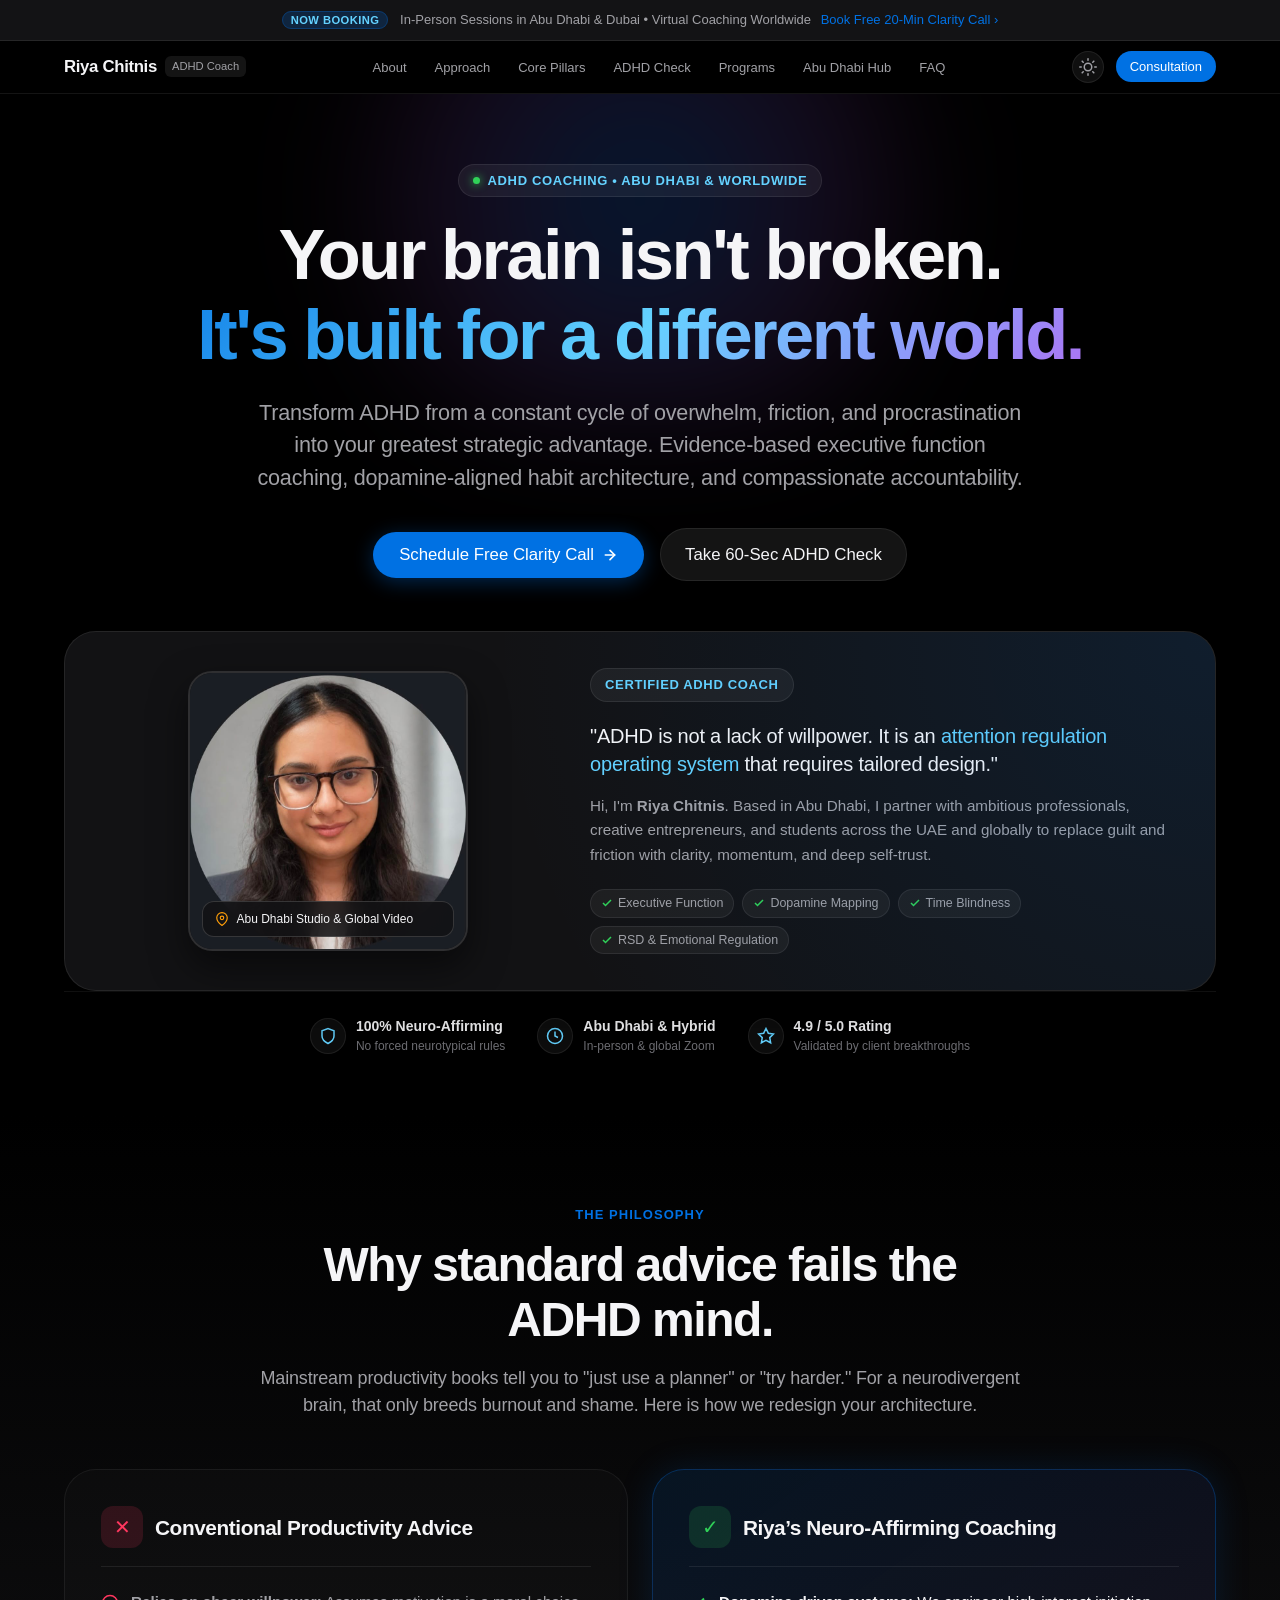
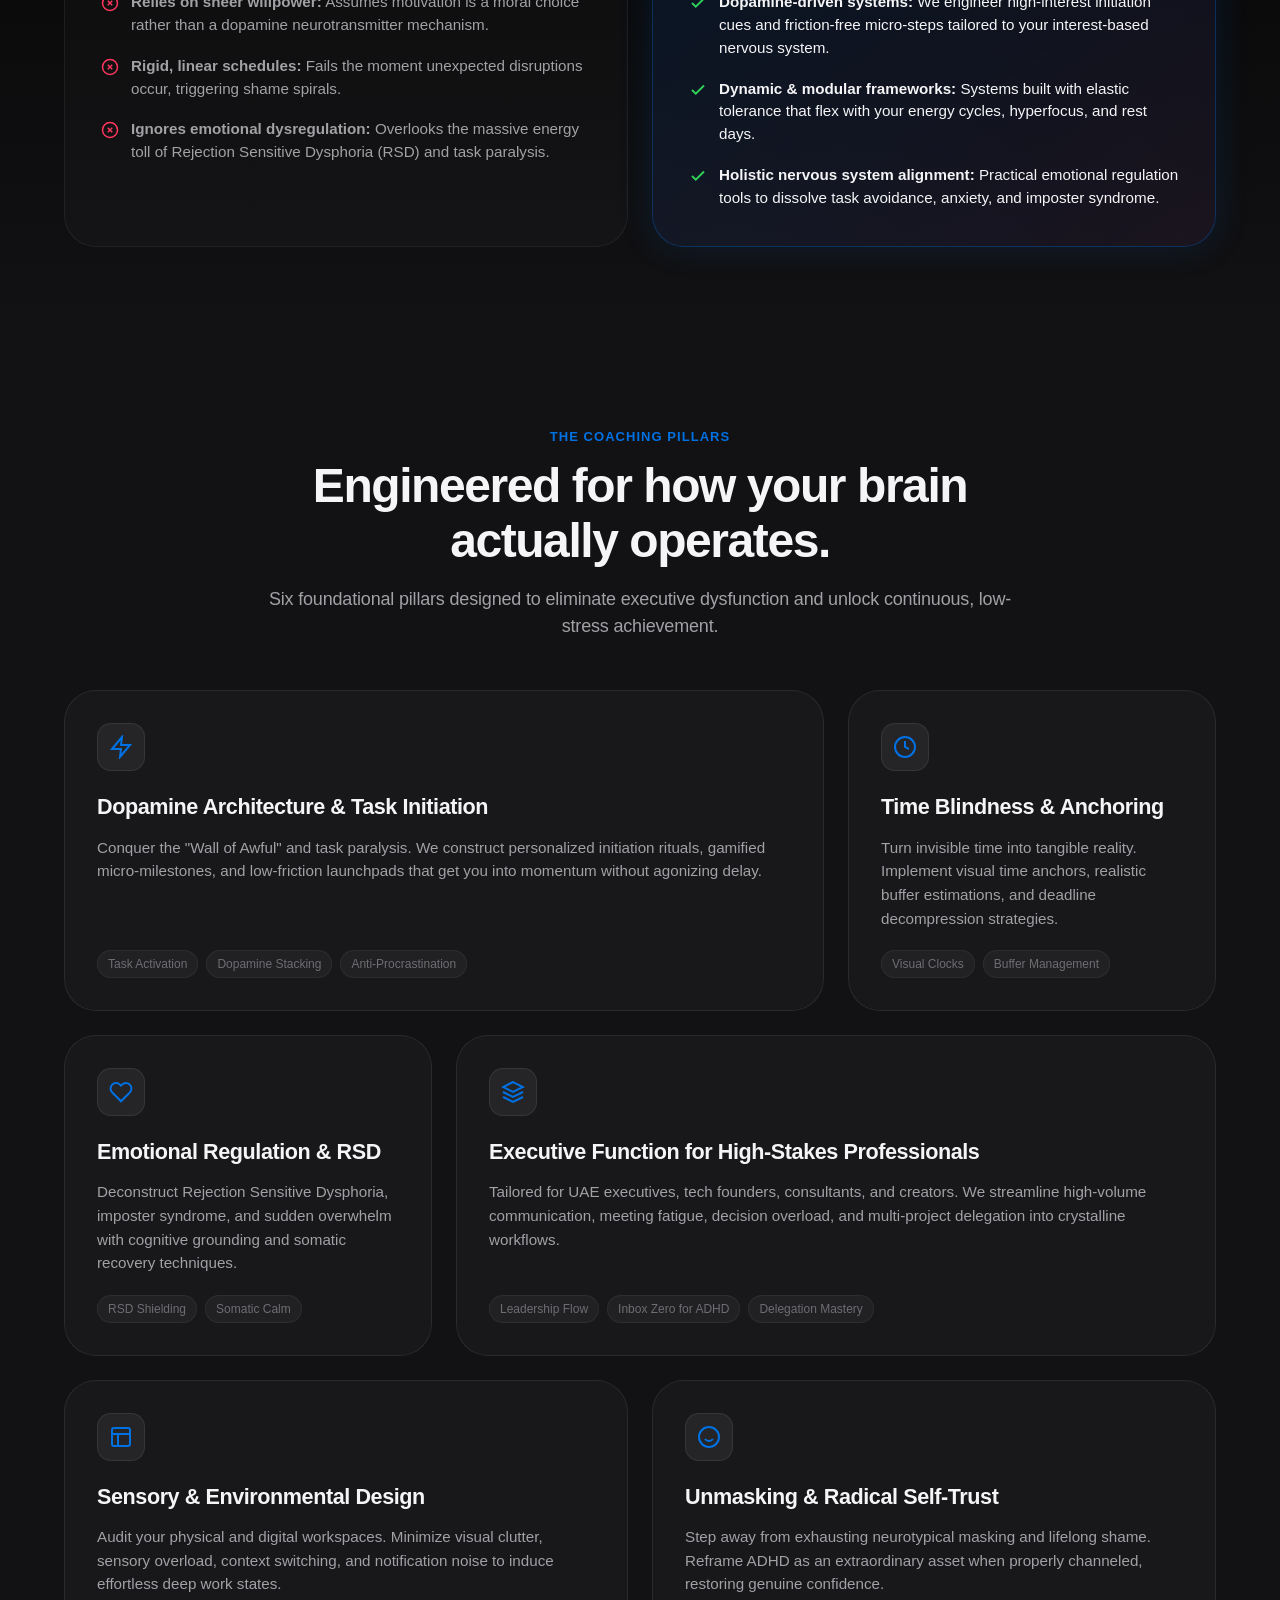
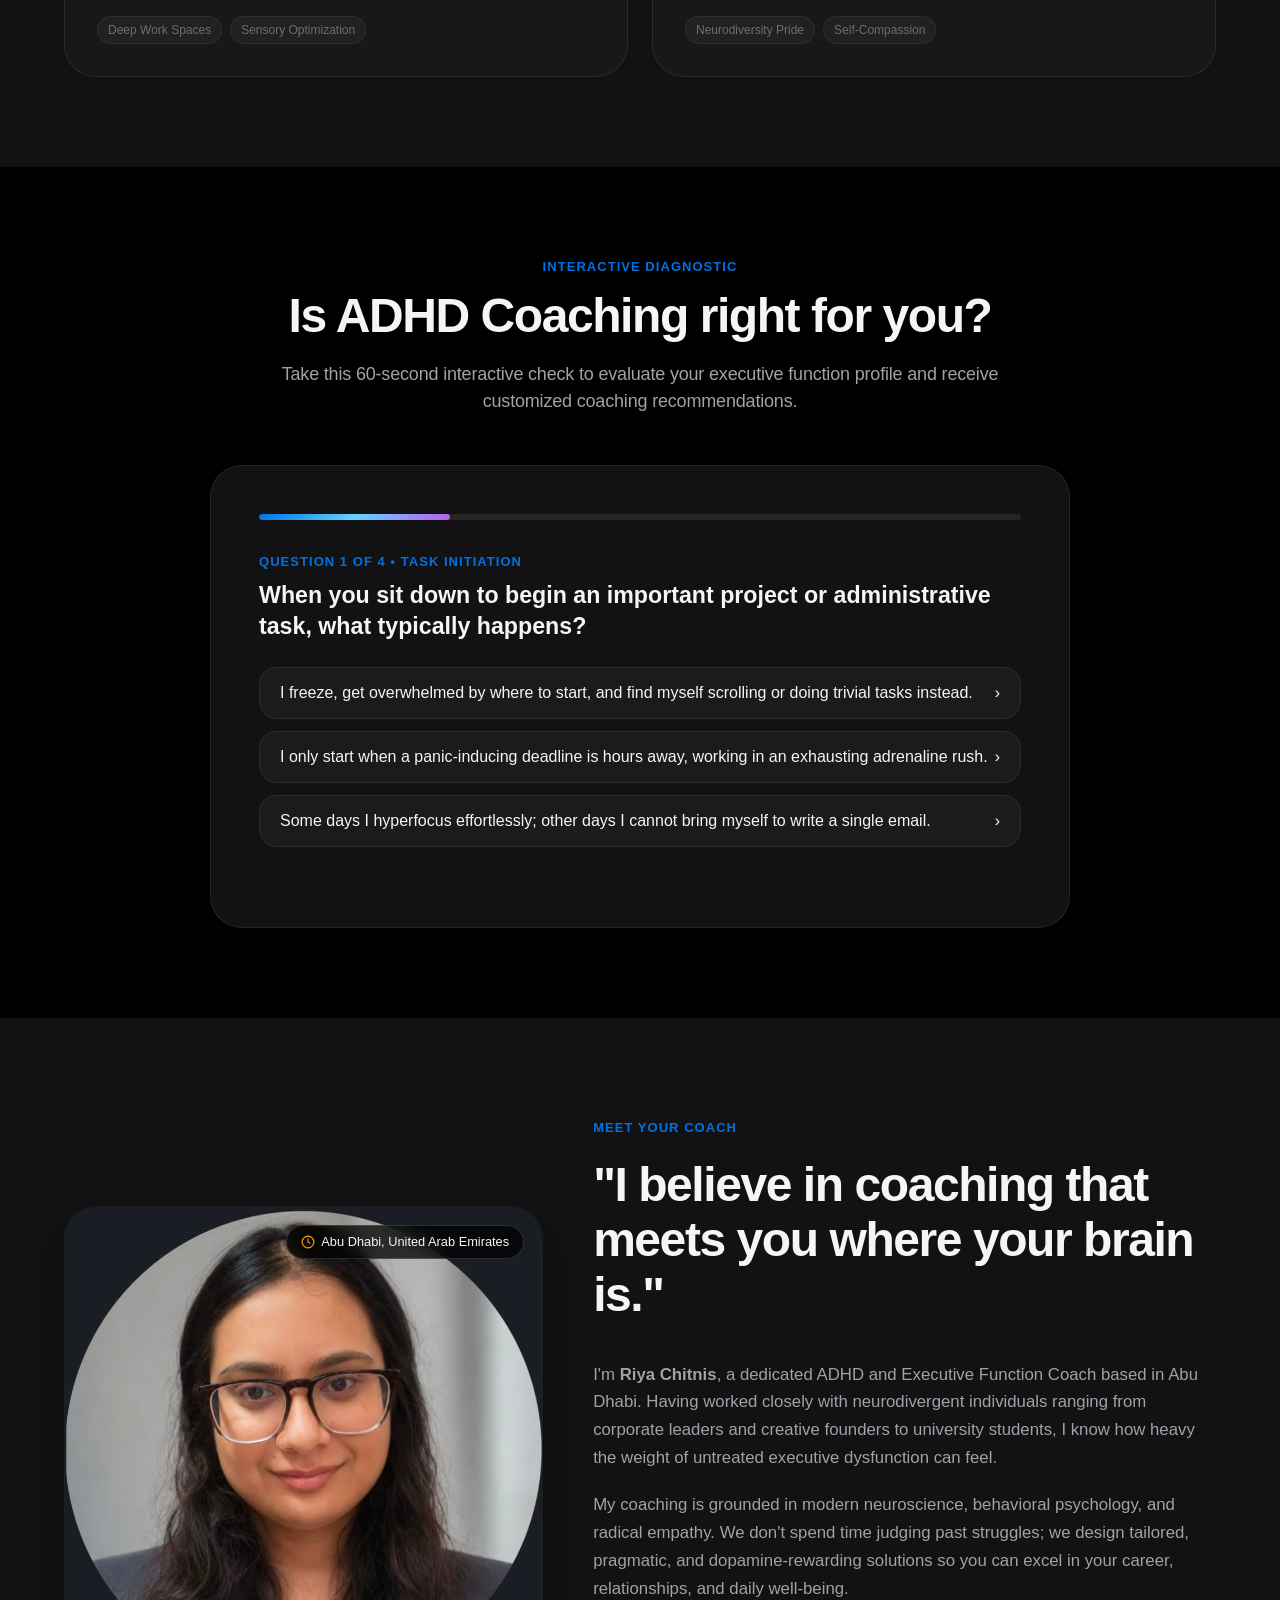
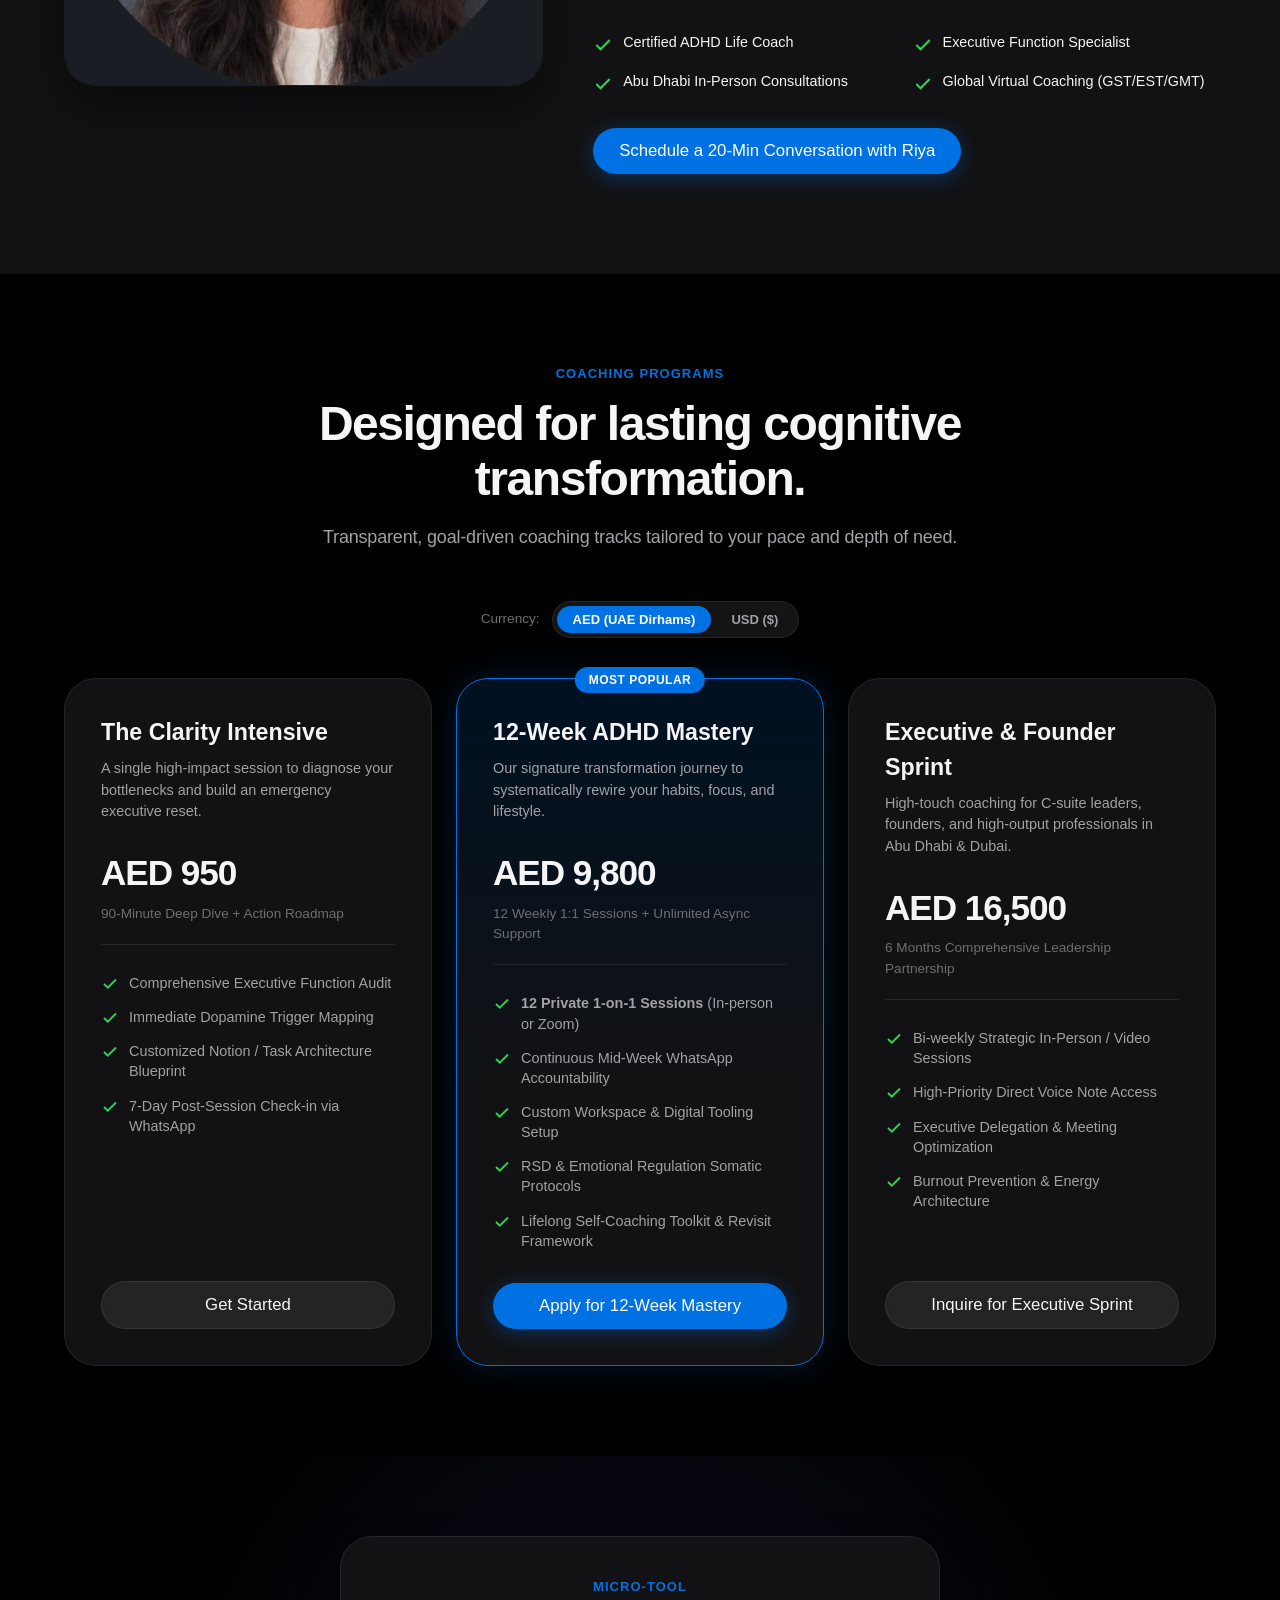
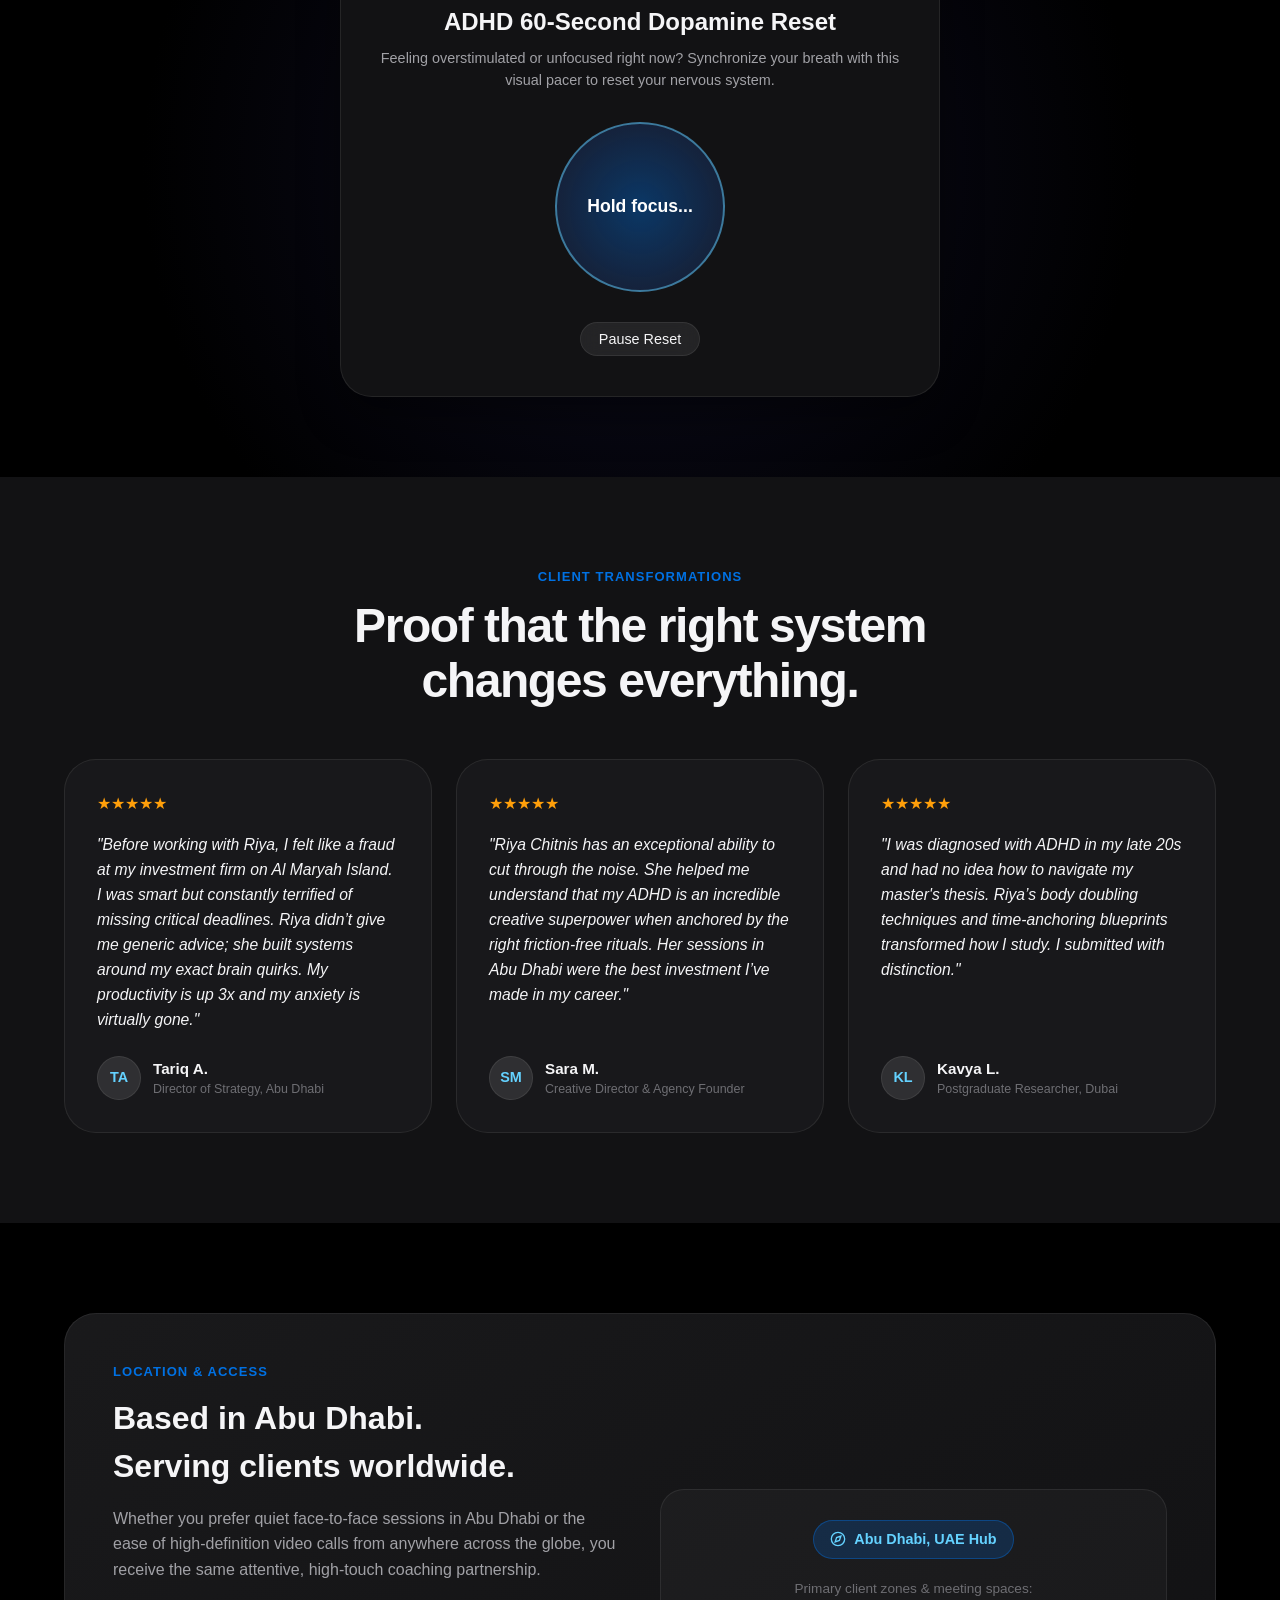
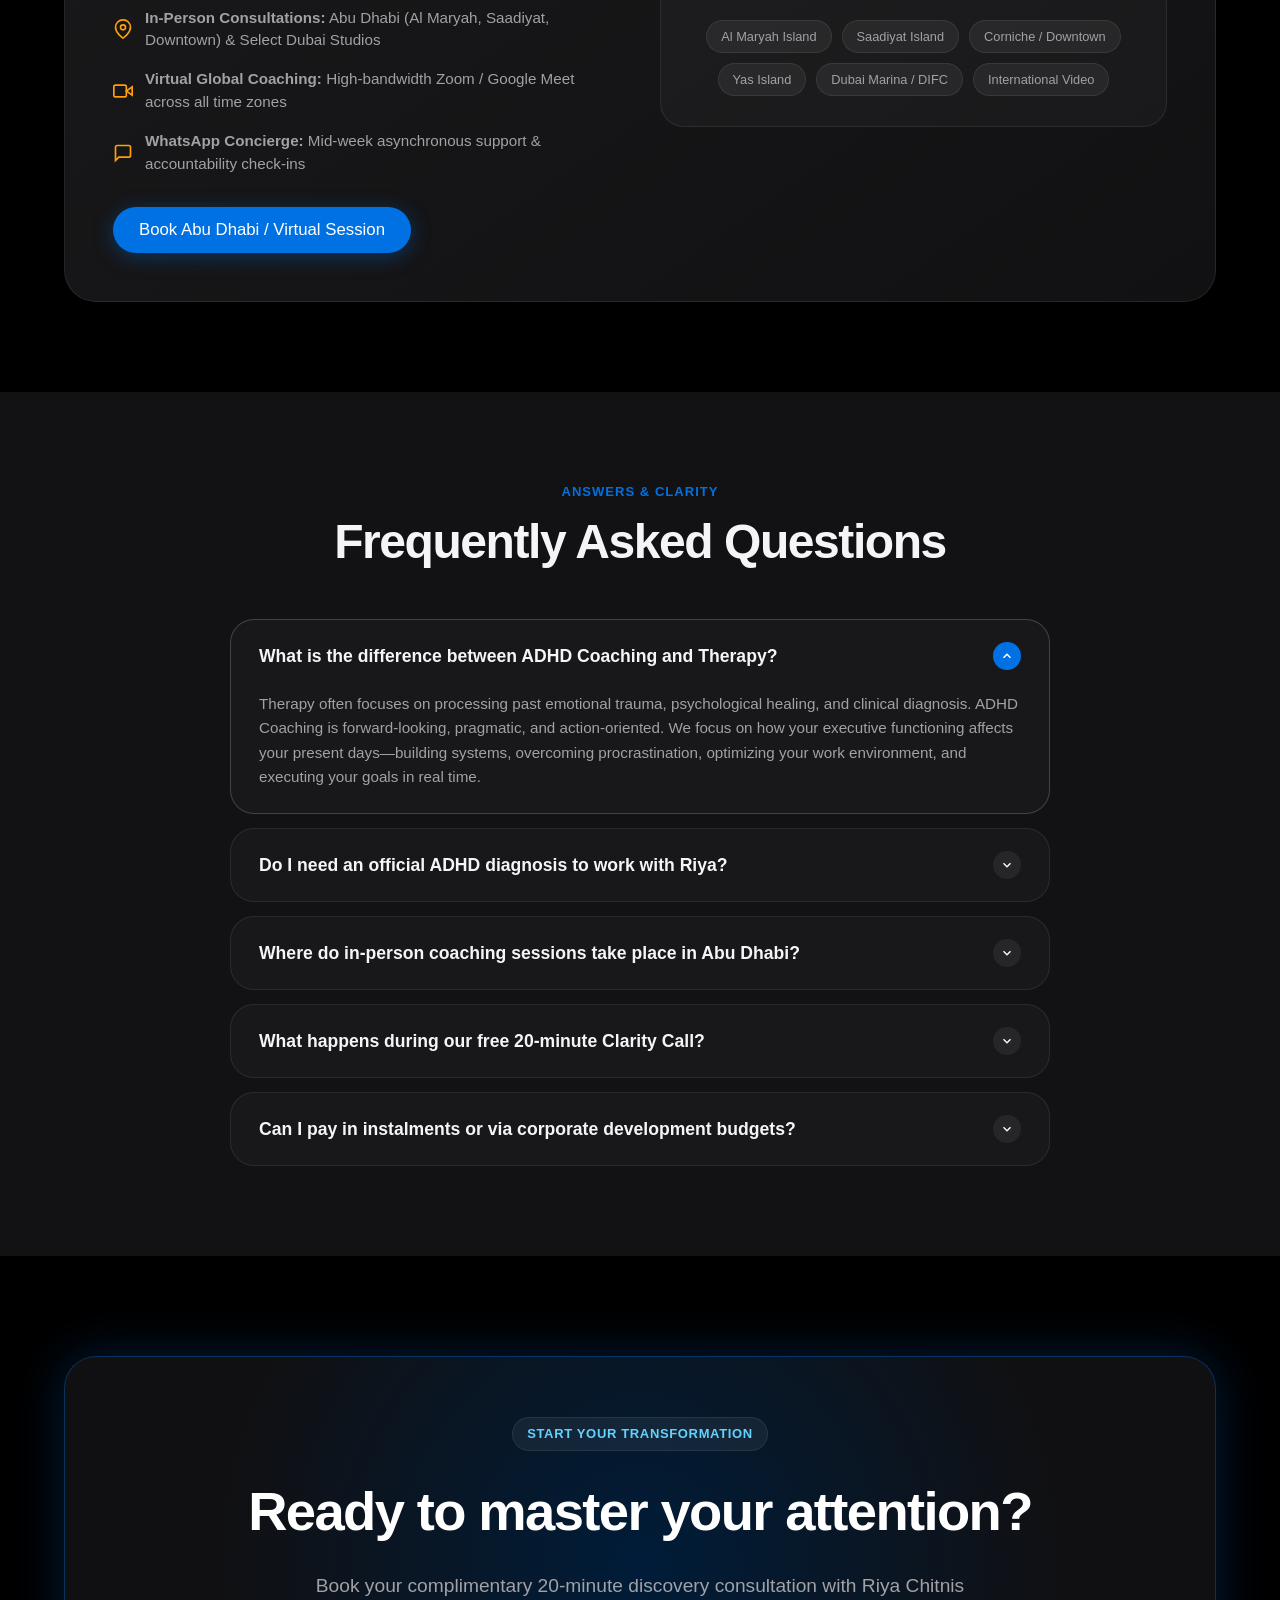
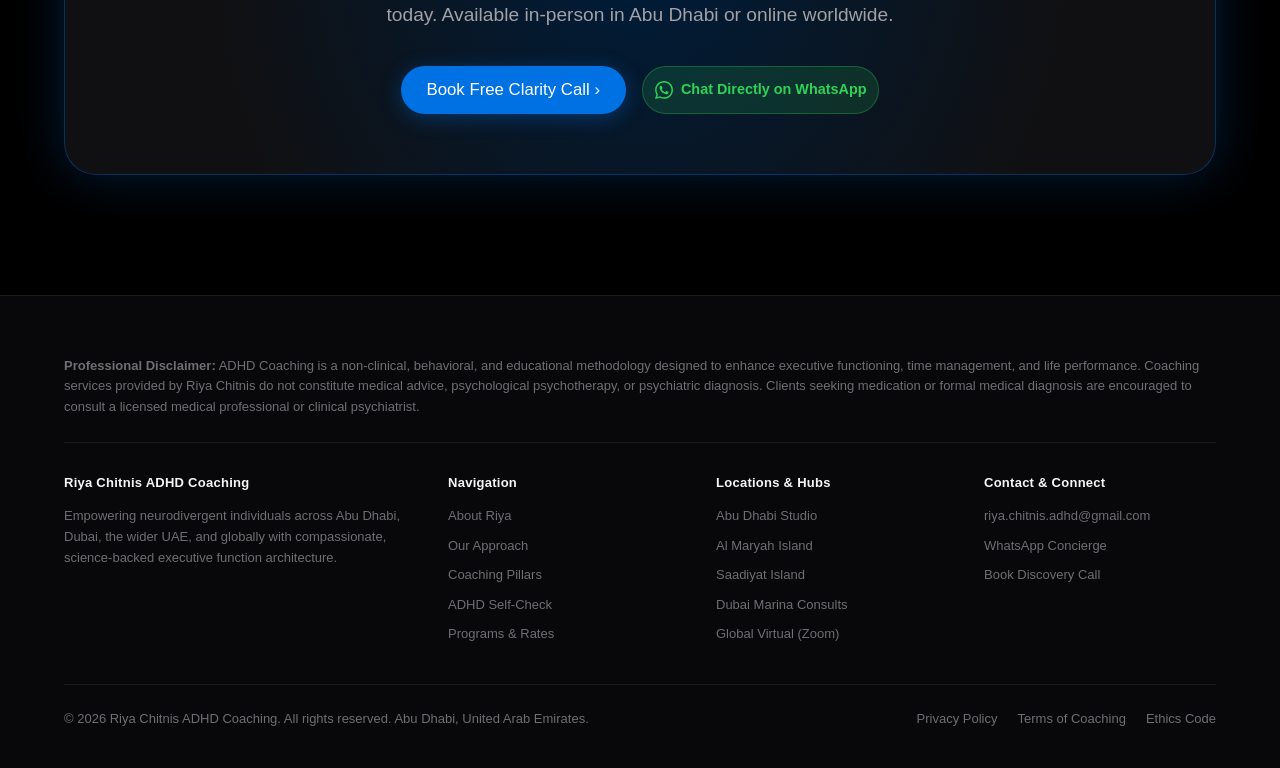
==== index.html @ 968fd6a9 "Add files via upload" ====
<!DOCTYPE html>
<html lang="en">
<head>
  <meta charset="UTF-8">
  <meta name="viewport" content="width=device-width, initial-scale=1.0">
  <title>Riya Chitnis | ADHD Coach — Abu Dhabi & Worldwide</title>
  <meta name="description" content="Riya Chitnis is a certified ADHD Coach based in Abu Dhabi, UAE. Tailored 1-on-1 executive function coaching, dopamine-friendly systems, and neurodiversity-affirming transformation.">
  <meta name="keywords" content="ADHD Coach, Riya Chitnis, Abu Dhabi ADHD Coach, UAE ADHD Coaching, Neurodiversity, Executive Function Coach, Adult ADHD, Dubai ADHD Coach">
  
  <!-- Open Graph Meta Tags for Social Sharing -->
  <meta property="og:title" content="Riya Chitnis | ADHD Coach — Abu Dhabi & Worldwide">
  <meta property="og:description" content="Stop fighting willpower. Build custom executive systems designed specifically for your neurodivergent brain.">
  <meta property="og:image" content="riyachitnis.JPG">
  <meta property="og:type" content="website">

  <!-- Favicon -->
  <link rel="icon" href="data:image/svg+xml,<svg xmlns=%22http://www.w3.org/2000/svg%22 viewBox=%220 0 100 100%22><text y=%22.9em%22 font-size=%2290%22>🧠</text></svg>">

  <!-- Main Stylesheet -->
  <link rel="stylesheet" href="style.css">
</head>
<body>

  <!-- ========================================================================
       1. ANNOUNCEMENT RIBBON
       ======================================================================== -->
  <aside class="announcement-bar" aria-label="Announcement">
    <div class="container">
      <span class="announcement-tag">Now Booking</span>
      In-Person Sessions in Abu Dhabi &amp; Dubai • Virtual Coaching Worldwide 
      <a href="#programs" onclick="openBookingModal('The 12-Week ADHD Mastery'); return false;">
        Book Free 20-Min Clarity Call &rsaquo;
      </a>
    </div>
  </aside>

  <!-- ========================================================================
       2. NAVIGATION HEADER (APPLE GLASS STYLE)
       ======================================================================== -->
  <header class="site-header">
    <div class="container nav-container">
      <a href="#" class="brand-link">
        <span>Riya Chitnis</span>
        <span class="brand-badge">ADHD Coach</span>
      </a>

      <nav>
        <ul class="nav-links" id="navLinks">
          <li><a href="#about" class="nav-link">About</a></li>
          <li><a href="#philosophy" class="nav-link">Approach</a></li>
          <li><a href="#pillars" class="nav-link">Core Pillars</a></li>
          <li><a href="#quiz" class="nav-link">ADHD Check</a></li>
          <li><a href="#programs" class="nav-link">Programs</a></li>
          <li><a href="#location" class="nav-link">Abu Dhabi Hub</a></li>
          <li><a href="#faq" class="nav-link">FAQ</a></li>
        </ul>
      </nav>

      <div class="nav-actions">
        <button class="theme-toggle-btn" id="themeToggleBtn" title="Toggle Theme" aria-label="Toggle Theme">
          <svg width="18" height="18" viewBox="0 0 24 24" fill="none" stroke="currentColor" stroke-width="2" stroke-linecap="round" stroke-linejoin="round">
            <circle cx="12" cy="12" r="5"></circle>
            <line x1="12" y1="1" x2="12" y2="3"></line>
            <line x1="12" y1="21" x2="12" y2="23"></line>
            <line x1="4.22" y1="4.22" x2="5.64" y2="5.64"></line>
            <line x1="18.36" y1="18.36" x2="19.78" y2="19.78"></line>
            <line x1="1" y1="12" x2="3" y2="12"></line>
            <line x1="21" y1="12" x2="23" y2="12"></line>
            <line x1="4.22" y1="19.78" x2="5.64" y2="18.36"></line>
            <line x1="18.36" y1="5.64" x2="19.78" y2="4.22"></line>
          </svg>
        </button>

        <a href="#booking" class="btn-nav-cta" data-open-modal="booking">
          Consultation
        </a>

        <button class="mobile-menu-btn" id="mobileMenuBtn" aria-label="Toggle Menu">
          <svg width="24" height="24" viewBox="0 0 24 24" fill="none" stroke="currentColor" stroke-width="2">
            <line x1="3" y1="12" x2="21" y2="12"></line>
            <line x1="3" y1="6" x2="21" y2="6"></line>
            <line x1="3" y1="18" x2="21" y2="18"></line>
          </svg>
        </button>
      </div>
    </div>
  </header>

  <main>
    <!-- ======================================================================
         3. HERO SECTION (APPLE KEYNOTE STYLE)
         ====================================================================== -->
    <section class="hero-section">
      <div class="hero-glow-bg"></div>
      <div class="container hero-content">
        
        <div class="badge-eyebrow">
          <span class="badge-dot"></span>
          ADHD Coaching • Abu Dhabi &amp; Worldwide
        </div>

        <h1 class="hero-headline">
          Your brain isn't broken.
          <span class="gradient-accent">It's built for a different world.</span>
        </h1>

        <p class="hero-subhead">
          Transform ADHD from a constant cycle of overwhelm, friction, and procrastination into your greatest strategic advantage. Evidence-based executive function coaching, dopamine-aligned habit architecture, and compassionate accountability.
        </p>

        <div class="hero-cta-group">
          <button class="btn-primary" data-open-modal="booking" data-package="The 12-Week ADHD Mastery">
            Schedule Free Clarity Call
            <svg width="16" height="16" viewBox="0 0 24 24" fill="none" stroke="currentColor" stroke-width="2.5" stroke-linecap="round" stroke-linejoin="round">
              <line x1="5" y1="12" x2="19" y2="12"></line>
              <polyline points="12 5 19 12 12 19"></polyline>
            </svg>
          </button>
          <a href="#quiz" class="btn-secondary">
            Take 60-Sec ADHD Check
          </a>
        </div>

        <!-- Hero Spotlight Card featuring Riya's Picture -->
        <div class="hero-spotlight">
          <div class="spotlight-card">
            
            <div class="spotlight-visual">
              <div class="photo-wrapper">
                <img src="riyachitnis.JPG" alt="Riya Chitnis - ADHD Coach in Abu Dhabi" loading="eager">
                <div class="photo-badge-abu-dhabi">
                  <svg width="14" height="14" viewBox="0 0 24 24" fill="none" stroke="currentColor" stroke-width="2">
                    <path d="M21 10c0 7-9 13-9 13s-9-6-9-13a9 9 0 0 1 18 0z"></path>
                    <circle cx="12" cy="10" r="3"></circle>
                  </svg>
                  <span>Abu Dhabi Studio &amp; Global Video</span>
                </div>
              </div>
            </div>

            <div class="spotlight-details">
              <div class="badge-eyebrow" style="margin-bottom: 4px; align-self: flex-start;">
                Certified ADHD Coach
              </div>
              <p class="spotlight-quote">
                "ADHD is not a lack of willpower. It is an <span>attention regulation operating system</span> that requires tailored design."
              </p>
              <p class="spotlight-bio-snippet">
                Hi, I'm <strong>Riya Chitnis</strong>. Based in Abu Dhabi, I partner with ambitious professionals, creative entrepreneurs, and students across the UAE and globally to replace guilt and friction with clarity, momentum, and deep self-trust.
              </p>
              <div class="spotlight-tags">
                <span class="mini-tag">
                  <svg width="12" height="12" viewBox="0 0 24 24" fill="none" stroke="currentColor" stroke-width="3"><polyline points="20 6 9 17 4 12"></polyline></svg>
                  Executive Function
                </span>
                <span class="mini-tag">
                  <svg width="12" height="12" viewBox="0 0 24 24" fill="none" stroke="currentColor" stroke-width="3"><polyline points="20 6 9 17 4 12"></polyline></svg>
                  Dopamine Mapping
                </span>
                <span class="mini-tag">
                  <svg width="12" height="12" viewBox="0 0 24 24" fill="none" stroke="currentColor" stroke-width="3"><polyline points="20 6 9 17 4 12"></polyline></svg>
                  Time Blindness
                </span>
                <span class="mini-tag">
                  <svg width="12" height="12" viewBox="0 0 24 24" fill="none" stroke="currentColor" stroke-width="3"><polyline points="20 6 9 17 4 12"></polyline></svg>
                  RSD &amp; Emotional Regulation
                </span>
              </div>
            </div>

          </div>
        </div>

        <!-- Social Proof Metrics Bar -->
        <div class="hero-proof-bar">
          <div class="proof-item">
            <div class="proof-icon">
              <svg width="18" height="18" viewBox="0 0 24 24" fill="none" stroke="currentColor" stroke-width="2"><path d="M12 22s8-4 8-10V5l-8-3-8 3v7c0 6 8 10 8 10z"></path></svg>
            </div>
            <div class="proof-text">
              <span class="proof-title">100% Neuro-Affirming</span>
              <span class="proof-desc">No forced neurotypical rules</span>
            </div>
          </div>

          <div class="proof-item">
            <div class="proof-icon">
              <svg width="18" height="18" viewBox="0 0 24 24" fill="none" stroke="currentColor" stroke-width="2"><circle cx="12" cy="12" r="10"></circle><polyline points="12 6 12 12 16 14"></polyline></svg>
            </div>
            <div class="proof-text">
              <span class="proof-title">Abu Dhabi &amp; Hybrid</span>
              <span class="proof-desc">In-person &amp; global Zoom</span>
            </div>
          </div>

          <div class="proof-item">
            <div class="proof-icon">
              <svg width="18" height="18" viewBox="0 0 24 24" fill="none" stroke="currentColor" stroke-width="2"><polygon points="12 2 15.09 8.26 22 9.27 17 14.14 18.18 21.02 12 17.77 5.82 21.02 7 14.14 2 9.27 8.91 8.26 12 2"></polygon></svg>
            </div>
            <div class="proof-text">
              <span class="proof-title">4.9 / 5.0 Rating</span>
              <span class="proof-desc">Validated by client breakthroughs</span>
            </div>
          </div>
        </div>

      </div>
    </section>

    <!-- ======================================================================
         4. PHILOSOPHY & COMPARISON SECTION
         ====================================================================== -->
    <section class="philosophy-section" id="philosophy">
      <div class="container">
        
        <div class="section-header">
          <p class="section-eyebrow">The Philosophy</p>
          <h2 class="section-title">Why standard advice fails the ADHD mind.</h2>
          <p class="section-desc">
            Mainstream productivity books tell you to "just use a planner" or "try harder." For a neurodivergent brain, that only breeds burnout and shame. Here is how we redesign your architecture.
          </p>
        </div>

        <div class="comparison-grid">
          
          <!-- Traditional Card -->
          <div class="comparison-card traditional">
            <div class="comparison-header">
              <div class="comparison-icon">✕</div>
              <h3>Conventional Productivity Advice</h3>
            </div>
            <ul class="comparison-list">
              <li>
                <svg width="18" height="18" viewBox="0 0 24 24" fill="none" stroke="currentColor" stroke-width="2"><circle cx="12" cy="12" r="10"></circle><line x1="15" y1="9" x2="9" y2="15"></line><line x1="9" y1="9" x2="15" y2="15"></line></svg>
                <span><strong>Relies on sheer willpower:</strong> Assumes motivation is a moral choice rather than a dopamine neurotransmitter mechanism.</span>
              </li>
              <li>
                <svg width="18" height="18" viewBox="0 0 24 24" fill="none" stroke="currentColor" stroke-width="2"><circle cx="12" cy="12" r="10"></circle><line x1="15" y1="9" x2="9" y2="15"></line><line x1="9" y1="9" x2="15" y2="15"></line></svg>
                <span><strong>Rigid, linear schedules:</strong> Fails the moment unexpected disruptions occur, triggering shame spirals.</span>
              </li>
              <li>
                <svg width="18" height="18" viewBox="0 0 24 24" fill="none" stroke="currentColor" stroke-width="2"><circle cx="12" cy="12" r="10"></circle><line x1="15" y1="9" x2="9" y2="15"></line><line x1="9" y1="9" x2="15" y2="15"></line></svg>
                <span><strong>Ignores emotional dysregulation:</strong> Overlooks the massive energy toll of Rejection Sensitive Dysphoria (RSD) and task paralysis.</span>
              </li>
            </ul>
          </div>

          <!-- Riya's ADHD Architecture Card -->
          <div class="comparison-card adhd-optimized">
            <div class="comparison-header">
              <div class="comparison-icon">✓</div>
              <h3>Riya’s Neuro-Affirming Coaching</h3>
            </div>
            <ul class="comparison-list">
              <li>
                <svg width="18" height="18" viewBox="0 0 24 24" fill="none" stroke="currentColor" stroke-width="2.5"><polyline points="20 6 9 17 4 12"></polyline></svg>
                <span><strong>Dopamine-driven systems:</strong> We engineer high-interest initiation cues and friction-free micro-steps tailored to your interest-based nervous system.</span>
              </li>
              <li>
                <svg width="18" height="18" viewBox="0 0 24 24" fill="none" stroke="currentColor" stroke-width="2.5"><polyline points="20 6 9 17 4 12"></polyline></svg>
                <span><strong>Dynamic &amp; modular frameworks:</strong> Systems built with elastic tolerance that flex with your energy cycles, hyperfocus, and rest days.</span>
              </li>
              <li>
                <svg width="18" height="18" viewBox="0 0 24 24" fill="none" stroke="currentColor" stroke-width="2.5"><polyline points="20 6 9 17 4 12"></polyline></svg>
                <span><strong>Holistic nervous system alignment:</strong> Practical emotional regulation tools to dissolve task avoidance, anxiety, and imposter syndrome.</span>
              </li>
            </ul>
          </div>

        </div>

      </div>
    </section>

    <!-- ======================================================================
         5. CORE COACHING PILLARS (APPLE BENTO GRID)
         ====================================================================== -->
    <section class="pillars-section" id="pillars">
      <div class="container">
        
        <div class="section-header">
          <p class="section-eyebrow">The Coaching Pillars</p>
          <h2 class="section-title">Engineered for how your brain actually operates.</h2>
          <p class="section-desc">
            Six foundational pillars designed to eliminate executive dysfunction and unlock continuous, low-stress achievement.
          </p>
        </div>

        <div class="bento-grid">
          
          <!-- Bento 1 (Span 8) -->
          <div class="bento-card bento-span-8">
            <div>
              <div class="bento-icon-wrapper">
                <svg width="24" height="24" viewBox="0 0 24 24" fill="none" stroke="currentColor" stroke-width="2"><path d="M13 2L3 14h9l-1 8 10-12h-9l1-8z"></path></svg>
              </div>
              <h3 class="bento-title">Dopamine Architecture &amp; Task Initiation</h3>
              <p class="bento-desc">
                Conquer the "Wall of Awful" and task paralysis. We construct personalized initiation rituals, gamified micro-milestones, and low-friction launchpads that get you into momentum without agonizing delay.
              </p>
            </div>
            <div class="bento-pill-tags">
              <span class="bento-tag">Task Activation</span>
              <span class="bento-tag">Dopamine Stacking</span>
              <span class="bento-tag">Anti-Procrastination</span>
            </div>
          </div>

          <!-- Bento 2 (Span 4) -->
          <div class="bento-card bento-span-4">
            <div>
              <div class="bento-icon-wrapper">
                <svg width="24" height="24" viewBox="0 0 24 24" fill="none" stroke="currentColor" stroke-width="2"><circle cx="12" cy="12" r="10"></circle><polyline points="12 6 12 12 16 14"></polyline></svg>
              </div>
              <h3 class="bento-title">Time Blindness &amp; Anchoring</h3>
              <p class="bento-desc">
                Turn invisible time into tangible reality. Implement visual time anchors, realistic buffer estimations, and deadline decompression strategies.
              </p>
            </div>
            <div class="bento-pill-tags">
              <span class="bento-tag">Visual Clocks</span>
              <span class="bento-tag">Buffer Management</span>
            </div>
          </div>

          <!-- Bento 3 (Span 4) -->
          <div class="bento-card bento-span-4">
            <div>
              <div class="bento-icon-wrapper">
                <svg width="24" height="24" viewBox="0 0 24 24" fill="none" stroke="currentColor" stroke-width="2"><path d="M20.84 4.61a5.5 5.5 0 0 0-7.78 0L12 5.67l-1.06-1.06a5.5 5.5 0 0 0-7.78 7.78l1.06 1.06L12 21.23l7.78-7.78 1.06-1.06a5.5 5.5 0 0 0 0-7.78z"></path></svg>
              </div>
              <h3 class="bento-title">Emotional Regulation &amp; RSD</h3>
              <p class="bento-desc">
                Deconstruct Rejection Sensitive Dysphoria, imposter syndrome, and sudden overwhelm with cognitive grounding and somatic recovery techniques.
              </p>
            </div>
            <div class="bento-pill-tags">
              <span class="bento-tag">RSD Shielding</span>
              <span class="bento-tag">Somatic Calm</span>
            </div>
          </div>

          <!-- Bento 4 (Span 8) -->
          <div class="bento-card bento-span-8">
            <div>
              <div class="bento-icon-wrapper">
                <svg width="24" height="24" viewBox="0 0 24 24" fill="none" stroke="currentColor" stroke-width="2"><polygon points="12 2 2 7 12 12 22 7 12 2"></polygon><polyline points="2 17 12 22 22 17"></polyline><polyline points="2 12 12 17 22 12"></polyline></svg>
              </div>
              <h3 class="bento-title">Executive Function for High-Stakes Professionals</h3>
              <p class="bento-desc">
                Tailored for UAE executives, tech founders, consultants, and creators. We streamline high-volume communication, meeting fatigue, decision overload, and multi-project delegation into crystalline workflows.
              </p>
            </div>
            <div class="bento-pill-tags">
              <span class="bento-tag">Leadership Flow</span>
              <span class="bento-tag">Inbox Zero for ADHD</span>
              <span class="bento-tag">Delegation Mastery</span>
            </div>
          </div>

          <!-- Bento 5 (Span 6) -->
          <div class="bento-card bento-span-6">
            <div>
              <div class="bento-icon-wrapper">
                <svg width="24" height="24" viewBox="0 0 24 24" fill="none" stroke="currentColor" stroke-width="2"><rect x="3" y="3" width="18" height="18" rx="2" ry="2"></rect><line x1="3" y1="9" x2="21" y2="9"></line><line x1="9" y1="21" x2="9" y2="9"></line></svg>
              </div>
              <h3 class="bento-title">Sensory &amp; Environmental Design</h3>
              <p class="bento-desc">
                Audit your physical and digital workspaces. Minimize visual clutter, sensory overload, context switching, and notification noise to induce effortless deep work states.
              </p>
            </div>
            <div class="bento-pill-tags">
              <span class="bento-tag">Deep Work Spaces</span>
              <span class="bento-tag">Sensory Optimization</span>
            </div>
          </div>

          <!-- Bento 6 (Span 6) -->
          <div class="bento-card bento-span-6">
            <div>
              <div class="bento-icon-wrapper">
                <svg width="24" height="24" viewBox="0 0 24 24" fill="none" stroke="currentColor" stroke-width="2"><circle cx="12" cy="12" r="10"></circle><path d="M8 14s1.5 2 4 2 4-2 4-2"></path><line x1="9" y1="9" x2="9.01" y2="9"></line><line x1="15" y1="9" x2="15.01" y2="9"></line></svg>
              </div>
              <h3 class="bento-title">Unmasking &amp; Radical Self-Trust</h3>
              <p class="bento-desc">
                Step away from exhausting neurotypical masking and lifelong shame. Reframe ADHD as an extraordinary asset when properly channeled, restoring genuine confidence.
              </p>
            </div>
            <div class="bento-pill-tags">
              <span class="bento-tag">Neurodiversity Pride</span>
              <span class="bento-tag">Self-Compassion</span>
            </div>
          </div>

        </div>

      </div>
    </section>

    <!-- ======================================================================
         6. INTERACTIVE ADHD CLARITY QUIZ (SELF-ASSESSMENT)
         ====================================================================== -->
    <section class="quiz-section" id="quiz">
      <div class="container">
        
        <div class="section-header">
          <p class="section-eyebrow">Interactive Diagnostic</p>
          <h2 class="section-title">Is ADHD Coaching right for you?</h2>
          <p class="section-desc">
            Take this 60-second interactive check to evaluate your executive function profile and receive customized coaching recommendations.
          </p>
        </div>

        <div class="quiz-container">
          <!-- Progress Bar -->
          <div class="quiz-progress-bar">
            <div class="quiz-progress-fill" id="quizProgressFill"></div>
          </div>

          <!-- Step 1 -->
          <div class="quiz-step active" id="quizStep1">
            <div class="quiz-question-num">Question 1 of 4 • Task Initiation</div>
            <h3 class="quiz-question-text">When you sit down to begin an important project or administrative task, what typically happens?</h3>
            <div class="quiz-options">
              <button class="quiz-option-btn" onclick="selectQuizOption(1, 3, 'Paralysis & Overwhelm')">
                <span>I freeze, get overwhelmed by where to start, and find myself scrolling or doing trivial tasks instead.</span>
                <span class="quiz-arrow">&rsaquo;</span>
              </button>
              <button class="quiz-option-btn" onclick="selectQuizOption(1, 2, 'Burst & Burnout')">
                <span>I only start when a panic-inducing deadline is hours away, working in an exhausting adrenaline rush.</span>
                <span class="quiz-arrow">&rsaquo;</span>
              </button>
              <button class="quiz-option-btn" onclick="selectQuizOption(1, 1, 'Inconsistent Flow')">
                <span>Some days I hyperfocus effortlessly; other days I cannot bring myself to write a single email.</span>
                <span class="quiz-arrow">&rsaquo;</span>
              </button>
            </div>
          </div>

          <!-- Step 2 -->
          <div class="quiz-step" id="quizStep2">
            <div class="quiz-question-num">Question 2 of 4 • Time Perception</div>
            <h3 class="quiz-question-text">How does "time blindness" show up in your daily work and personal routine?</h3>
            <div class="quiz-options">
              <button class="quiz-option-btn" onclick="selectQuizOption(2, 3, 'Severe Time Blindness')">
                <span>Time feels binary: either "NOW" or "NOT NOW." I constantly underestimate how long tasks take.</span>
                <span class="quiz-arrow">&rsaquo;</span>
              </button>
              <button class="quiz-option-btn" onclick="selectQuizOption(2, 2, 'Hyperfocus Time Loss')">
                <span>I lose 5 hours without eating or drinking, then scramble to catch up on missed meetings.</span>
                <span class="quiz-arrow">&rsaquo;</span>
              </button>
              <button class="quiz-option-btn" onclick="selectQuizOption(2, 1, 'Calendar Clutter')">
                <span>I have 10 calendars and planner apps, but abandon every single one within 2 weeks.</span>
                <span class="quiz-arrow">&rsaquo;</span>
              </button>
            </div>
          </div>

          <!-- Step 3 -->
          <div class="quiz-step" id="quizStep3">
            <div class="quiz-question-num">Question 3 of 4 • Emotional Impact</div>
            <h3 class="quiz-question-text">How often do you feel burdened by guilt, imposter feelings, or fear of criticism?</h3>
            <div class="quiz-options">
              <button class="quiz-option-btn" onclick="selectQuizOption(3, 3, 'Frequent RSD / Guilt')">
                <span>Frequently. A slight critical email or perceived rejection can derail my entire productive day.</span>
                <span class="quiz-arrow">&rsaquo;</span>
              </button>
              <button class="quiz-option-btn" onclick="selectQuizOption(3, 2, 'Secret Exhaustion')">
                <span>I mask very well on the outside, but feel secretly exhausted and terrified of falling behind.</span>
                <span class="quiz-arrow">&rsaquo;</span>
              </button>
              <button class="quiz-option-btn" onclick="selectQuizOption(3, 1, 'Moderate Frustration')">
                <span>Occasionally. I know I have immense talent, but my execution fails to reflect my true capabilities.</span>
                <span class="quiz-arrow">&rsaquo;</span>
              </button>
            </div>
          </div>

          <!-- Step 4 -->
          <div class="quiz-step" id="quizStep4">
            <div class="quiz-question-num">Question 4 of 4 • Your Primary Goal</div>
            <h3 class="quiz-question-text">What would create the single highest breakthrough in your life right now?</h3>
            <div class="quiz-options">
              <button class="quiz-option-btn" onclick="selectQuizOption(4, 3, 'Executive Systems')">
                <span>Building sustainable, low-friction daily systems that actually stick without burnout.</span>
                <span class="quiz-arrow">&rsaquo;</span>
              </button>
              <button class="quiz-option-btn" onclick="selectQuizOption(4, 2, 'Career Acceleration')">
                <span>Mastering focus, delegation, and executive performance in my career or business in Abu Dhabi / UAE.</span>
                <span class="quiz-arrow">&rsaquo;</span>
              </button>
              <button class="quiz-option-btn" onclick="selectQuizOption(4, 1, 'Clarity & Self-Trust')">
                <span>Overcoming shame, understanding my brain wiring, and regaining peaceful control.</span>
                <span class="quiz-arrow">&rsaquo;</span>
              </button>
            </div>
          </div>

          <!-- Step Results -->
          <div class="quiz-step" id="quizStepResult">
            <div class="quiz-result-box">
              <div class="result-badge" id="resultBadge">High Match • Exceptional Potential</div>
              <h3 class="result-title" id="resultTitle">You are an ideal candidate for ADHD Coaching.</h3>
              <p class="result-desc" id="resultDesc">
                Your answers reflect a high-capacity neurodivergent mind currently restricted by neurotypical executive systems. With custom dopamine architecture and weekly accountability, you can eliminate chronic friction.
              </p>

              <div class="result-breakdown">
                <div class="result-stat-card">
                  <div class="result-stat-label">Fit Score</div>
                  <div class="result-stat-value" id="matchScore">96% Match</div>
                </div>
                <div class="result-stat-card">
                  <div class="result-stat-label">Recommended Path</div>
                  <div class="result-stat-value">12-Week Mastery</div>
                </div>
                <div class="result-stat-card">
                  <div class="result-stat-label">Session Format</div>
                  <div class="result-stat-value">Abu Dhabi / Online</div>
                </div>
              </div>

              <div style="display: flex; justify-content: center; gap: 16px; flex-wrap: wrap;">
                <button class="btn-primary" data-open-modal="booking" data-package="The 12-Week ADHD Mastery">
                  Book Your Free Clarity Call
                </button>
                <button class="btn-secondary" onclick="restartQuiz()">
                  Retake Check
                </button>
              </div>
            </div>
          </div>

        </div>

      </div>
    </section>

    <!-- ======================================================================
         7. ABOUT RIYA CHITNIS SECTION
         ====================================================================== -->
    <section class="about-section" id="about">
      <div class="container">
        
        <div class="about-grid">
          
          <div class="about-image-container">
            <div class="about-image-frame">
              <img src="riyachitnis.JPG" alt="Riya Chitnis, ADHD Coach" loading="lazy">
              <div class="about-location-badge">
                <svg width="14" height="14" viewBox="0 0 24 24" fill="none" stroke="currentColor" stroke-width="2">
                  <circle cx="12" cy="12" r="10"></circle>
                  <polyline points="12 6 12 12 16 14"></polyline>
                </svg>
                Abu Dhabi, United Arab Emirates
              </div>
            </div>
          </div>

          <div class="about-text-content">
            <div class="section-eyebrow" style="text-align: left; margin-bottom: 0;">Meet Your Coach</div>
            <h2 class="section-title" style="text-align: left;">"I believe in coaching that meets you where your brain is."</h2>
            
            <p>
              I'm <strong>Riya Chitnis</strong>, a dedicated ADHD and Executive Function Coach based in Abu Dhabi. Having worked closely with neurodivergent individuals ranging from corporate leaders and creative founders to university students, I know how heavy the weight of untreated executive dysfunction can feel.
            </p>

            <p>
              My coaching is grounded in modern neuroscience, behavioral psychology, and radical empathy. We don't spend time judging past struggles; we design tailored, pragmatic, and dopamine-rewarding solutions so you can excel in your career, relationships, and daily well-being.
            </p>

            <div class="credentials-list">
              <div class="credential-item">
                <svg width="20" height="20" viewBox="0 0 24 24" fill="none" stroke="currentColor" stroke-width="2.5"><polyline points="20 6 9 17 4 12"></polyline></svg>
                <span class="credential-text">Certified ADHD Life Coach</span>
              </div>
              <div class="credential-item">
                <svg width="20" height="20" viewBox="0 0 24 24" fill="none" stroke="currentColor" stroke-width="2.5"><polyline points="20 6 9 17 4 12"></polyline></svg>
                <span class="credential-text">Executive Function Specialist</span>
              </div>
              <div class="credential-item">
                <svg width="20" height="20" viewBox="0 0 24 24" fill="none" stroke="currentColor" stroke-width="2.5"><polyline points="20 6 9 17 4 12"></polyline></svg>
                <span class="credential-text">Abu Dhabi In-Person Consultations</span>
              </div>
              <div class="credential-item">
                <svg width="20" height="20" viewBox="0 0 24 24" fill="none" stroke="currentColor" stroke-width="2.5"><polyline points="20 6 9 17 4 12"></polyline></svg>
                <span class="credential-text">Global Virtual Coaching (GST/EST/GMT)</span>
              </div>
            </div>

            <div style="margin-top: 14px;">
              <button class="btn-primary" data-open-modal="booking">
                Schedule a 20-Min Conversation with Riya
              </button>
            </div>

          </div>

        </div>

      </div>
    </section>

    <!-- ======================================================================
         8. PROGRAMS & INVESTMENT (APPLE PRODUCT TIERS)
         ====================================================================== -->
    <section class="programs-section" id="programs">
      <div class="container">
        
        <div class="section-header">
          <p class="section-eyebrow">Coaching Programs</p>
          <h2 class="section-title">Designed for lasting cognitive transformation.</h2>
          <p class="section-desc">
            Transparent, goal-driven coaching tracks tailored to your pace and depth of need.
          </p>
        </div>

        <!-- Currency Selector -->
        <div class="currency-toggle-wrapper">
          <span style="font-size: 0.85rem; color: var(--text-tertiary);">Currency:</span>
          <div class="currency-toggle">
            <button class="currency-btn active" id="btnAED">AED (UAE Dirhams)</button>
            <button class="currency-btn" id="btnUSD">USD ($)</button>
          </div>
        </div>

        <div class="programs-grid">
          
          <!-- Program 1 -->
          <div class="program-card">
            <div>
              <h3 class="program-name">The Clarity Intensive</h3>
              <p class="program-tagline">A single high-impact session to diagnose your bottlenecks and build an emergency executive reset.</p>
              
              <div class="program-price-box">
                <div class="price-amount" id="priceSingle">AED 950</div>
                <div class="price-sub">90-Minute Deep Dive + Action Roadmap</div>
              </div>

              <ul class="program-features">
                <li>
                  <svg width="18" height="18" viewBox="0 0 24 24" fill="none" stroke="currentColor" stroke-width="2.5"><polyline points="20 6 9 17 4 12"></polyline></svg>
                  <span>Comprehensive Executive Function Audit</span>
                </li>
                <li>
                  <svg width="18" height="18" viewBox="0 0 24 24" fill="none" stroke="currentColor" stroke-width="2.5"><polyline points="20 6 9 17 4 12"></polyline></svg>
                  <span>Immediate Dopamine Trigger Mapping</span>
                </li>
                <li>
                  <svg width="18" height="18" viewBox="0 0 24 24" fill="none" stroke="currentColor" stroke-width="2.5"><polyline points="20 6 9 17 4 12"></polyline></svg>
                  <span>Customized Notion / Task Architecture Blueprint</span>
                </li>
                <li>
                  <svg width="18" height="18" viewBox="0 0 24 24" fill="none" stroke="currentColor" stroke-width="2.5"><polyline points="20 6 9 17 4 12"></polyline></svg>
                  <span>7-Day Post-Session Check-in via WhatsApp</span>
                </li>
              </ul>
            </div>

            <button class="btn-secondary" style="width: 100%;" data-open-modal="booking" data-package="The Clarity Intensive">
              Get Started
            </button>
          </div>

          <!-- Program 2 (Featured) -->
          <div class="program-card featured">
            <span class="popular-badge">Most Popular</span>
            <div>
              <h3 class="program-name">12-Week ADHD Mastery</h3>
              <p class="program-tagline">Our signature transformation journey to systematically rewire your habits, focus, and lifestyle.</p>
              
              <div class="program-price-box">
                <div class="price-amount" id="priceTwelve">AED 9,800</div>
                <div class="price-sub">12 Weekly 1:1 Sessions + Unlimited Async Support</div>
              </div>

              <ul class="program-features">
                <li>
                  <svg width="18" height="18" viewBox="0 0 24 24" fill="none" stroke="currentColor" stroke-width="2.5"><polyline points="20 6 9 17 4 12"></polyline></svg>
                  <span><strong>12 Private 1-on-1 Sessions</strong> (In-person or Zoom)</span>
                </li>
                <li>
                  <svg width="18" height="18" viewBox="0 0 24 24" fill="none" stroke="currentColor" stroke-width="2.5"><polyline points="20 6 9 17 4 12"></polyline></svg>
                  <span>Continuous Mid-Week WhatsApp Accountability</span>
                </li>
                <li>
                  <svg width="18" height="18" viewBox="0 0 24 24" fill="none" stroke="currentColor" stroke-width="2.5"><polyline points="20 6 9 17 4 12"></polyline></svg>
                  <span>Custom Workspace &amp; Digital Tooling Setup</span>
                </li>
                <li>
                  <svg width="18" height="18" viewBox="0 0 24 24" fill="none" stroke="currentColor" stroke-width="2.5"><polyline points="20 6 9 17 4 12"></polyline></svg>
                  <span>RSD &amp; Emotional Regulation Somatic Protocols</span>
                </li>
                <li>
                  <svg width="18" height="18" viewBox="0 0 24 24" fill="none" stroke="currentColor" stroke-width="2.5"><polyline points="20 6 9 17 4 12"></polyline></svg>
                  <span>Lifelong Self-Coaching Toolkit &amp; Revisit Framework</span>
                </li>
              </ul>
            </div>

            <button class="btn-primary" style="width: 100%;" data-open-modal="booking" data-package="The 12-Week ADHD Mastery">
              Apply for 12-Week Mastery
            </button>
          </div>

          <!-- Program 3 -->
          <div class="program-card">
            <div>
              <h3 class="program-name">Executive &amp; Founder Sprint</h3>
              <p class="program-tagline">High-touch coaching for C-suite leaders, founders, and high-output professionals in Abu Dhabi &amp; Dubai.</p>
              
              <div class="program-price-box">
                <div class="price-amount" id="priceExec">AED 16,500</div>
                <div class="price-sub">6 Months Comprehensive Leadership Partnership</div>
              </div>

              <ul class="program-features">
                <li>
                  <svg width="18" height="18" viewBox="0 0 24 24" fill="none" stroke="currentColor" stroke-width="2.5"><polyline points="20 6 9 17 4 12"></polyline></svg>
                  <span>Bi-weekly Strategic In-Person / Video Sessions</span>
                </li>
                <li>
                  <svg width="18" height="18" viewBox="0 0 24 24" fill="none" stroke="currentColor" stroke-width="2.5"><polyline points="20 6 9 17 4 12"></polyline></svg>
                  <span>High-Priority Direct Voice Note Access</span>
                </li>
                <li>
                  <svg width="18" height="18" viewBox="0 0 24 24" fill="none" stroke="currentColor" stroke-width="2.5"><polyline points="20 6 9 17 4 12"></polyline></svg>
                  <span>Executive Delegation &amp; Meeting Optimization</span>
                </li>
                <li>
                  <svg width="18" height="18" viewBox="0 0 24 24" fill="none" stroke="currentColor" stroke-width="2.5"><polyline points="20 6 9 17 4 12"></polyline></svg>
                  <span>Burnout Prevention &amp; Energy Architecture</span>
                </li>
              </ul>
            </div>

            <button class="btn-secondary" style="width: 100%;" data-open-modal="booking" data-package="Executive & Founder Sprint">
              Inquire for Executive Sprint
            </button>
          </div>

        </div>

      </div>
    </section>

    <!-- ======================================================================
         9. INTERACTIVE FOCUS & GROUNDING TOOL (APPLE MINDFULNESS STYLE)
         ====================================================================== -->
    <section class="focus-tool-section">
      <div class="container">
        
        <div class="focus-tool-card">
          <div class="section-eyebrow" style="margin-bottom: 8px;">Micro-Tool</div>
          <h3 style="font-size: 1.5rem; font-weight: 700; color: var(--text-primary); margin-bottom: 8px;">
            ADHD 60-Second Dopamine Reset
          </h3>
          <p style="font-size: 0.9rem; color: var(--text-secondary);">
            Feeling overstimulated or unfocused right now? Synchronize your breath with this visual pacer to reset your nervous system.
          </p>

          <div class="breathing-circle-container">
            <div class="breathing-circle-pulse"></div>
            <div class="breathing-status-text" id="breathingStatus">Inhale deeply...</div>
          </div>

          <div>
            <button class="btn-secondary" id="breathingToggleBtn" style="font-size: 0.9rem; padding: 8px 18px;">
              Pause Reset
            </button>
          </div>
        </div>

      </div>
    </section>

    <!-- ======================================================================
         10. CLIENT TESTIMONIALS (REAL VOICES)
         ====================================================================== -->
    <section class="testimonials-section">
      <div class="container">
        
        <div class="section-header">
          <p class="section-eyebrow">Client Transformations</p>
          <h2 class="section-title">Proof that the right system changes everything.</h2>
        </div>

        <div class="testimonials-grid">
          
          <div class="testimonial-card">
            <div>
              <div class="testimonial-stars">★★★★★</div>
              <p class="testimonial-quote">
                "Before working with Riya, I felt like a fraud at my investment firm on Al Maryah Island. I was smart but constantly terrified of missing critical deadlines. Riya didn’t give me generic advice; she built systems around my exact brain quirks. My productivity is up 3x and my anxiety is virtually gone."
              </p>
            </div>
            <div class="testimonial-author">
              <div class="author-avatar">TA</div>
              <div class="author-info">
                <h4>Tariq A.</h4>
                <p>Director of Strategy, Abu Dhabi</p>
              </div>
            </div>
          </div>

          <div class="testimonial-card">
            <div>
              <div class="testimonial-stars">★★★★★</div>
              <p class="testimonial-quote">
                "Riya Chitnis has an exceptional ability to cut through the noise. She helped me understand that my ADHD is an incredible creative superpower when anchored by the right friction-free rituals. Her sessions in Abu Dhabi were the best investment I’ve made in my career."
              </p>
            </div>
            <div class="testimonial-author">
              <div class="author-avatar">SM</div>
              <div class="author-info">
                <h4>Sara M.</h4>
                <p>Creative Director &amp; Agency Founder</p>
              </div>
            </div>
          </div>

          <div class="testimonial-card">
            <div>
              <div class="testimonial-stars">★★★★★</div>
              <p class="testimonial-quote">
                "I was diagnosed with ADHD in my late 20s and had no idea how to navigate my master's thesis. Riya’s body doubling techniques and time-anchoring blueprints transformed how I study. I submitted with distinction."
              </p>
            </div>
            <div class="testimonial-author">
              <div class="author-avatar">KL</div>
              <div class="author-info">
                <h4>Kavya L.</h4>
                <p>Postgraduate Researcher, Dubai</p>
              </div>
            </div>
          </div>

        </div>

      </div>
    </section>

    <!-- ======================================================================
         11. ABU DHABI & HYBRID HUB SECTION
         ====================================================================== -->
    <section class="location-section" id="location">
      <div class="container">
        
        <div class="location-card">
          <div>
            <div class="section-eyebrow" style="text-align: left;">Location &amp; Access</div>
            <h2 style="font-size: 2rem; font-weight: 700; color: var(--text-primary); margin-bottom: 16px;">
              Based in Abu Dhabi.<br>Serving clients worldwide.
            </h2>
            <p style="color: var(--text-secondary); font-size: 1rem; line-height: 1.6;">
              Whether you prefer quiet face-to-face sessions in Abu Dhabi or the ease of high-definition video calls from anywhere across the globe, you receive the same attentive, high-touch coaching partnership.
            </p>

            <div class="location-features">
              <div class="location-feat-item">
                <svg width="20" height="20" viewBox="0 0 24 24" fill="none" stroke="currentColor" stroke-width="2"><path d="M21 10c0 7-9 13-9 13s-9-6-9-13a9 9 0 0 1 18 0z"></path><circle cx="12" cy="10" r="3"></circle></svg>
                <span><strong>In-Person Consultations:</strong> Abu Dhabi (Al Maryah, Saadiyat, Downtown) &amp; Select Dubai Studios</span>
              </div>
              <div class="location-feat-item">
                <svg width="20" height="20" viewBox="0 0 24 24" fill="none" stroke="currentColor" stroke-width="2"><polygon points="23 7 16 12 23 17 23 7"></polygon><rect x="1" y="5" width="15" height="14" rx="2" ry="2"></rect></svg>
                <span><strong>Virtual Global Coaching:</strong> High-bandwidth Zoom / Google Meet across all time zones</span>
              </div>
              <div class="location-feat-item">
                <svg width="20" height="20" viewBox="0 0 24 24" fill="none" stroke="currentColor" stroke-width="2"><path d="M21 15a2 2 0 0 1-2 2H7l-4 4V5a2 2 0 0 1 2-2h14a2 2 0 0 1 2 2z"></path></svg>
                <span><strong>WhatsApp Concierge:</strong> Mid-week asynchronous support &amp; accountability check-ins</span>
              </div>
            </div>

            <button class="btn-primary" data-open-modal="booking">
              Book Abu Dhabi / Virtual Session
            </button>
          </div>

          <div class="location-map-mock">
            <div class="map-badge-city">
              <svg width="16" height="16" viewBox="0 0 24 24" fill="none" stroke="currentColor" stroke-width="2"><circle cx="12" cy="12" r="10"></circle><polygon points="16.24 7.76 14.12 14.12 7.76 16.24 9.88 9.88 16.24 7.76"></polygon></svg>
              <span>Abu Dhabi, UAE Hub</span>
            </div>
            <p style="font-size: 0.85rem; color: var(--text-tertiary); margin-bottom: 20px;">
              Primary client zones &amp; meeting spaces:
            </p>
            <div class="uae-locations-pills">
              <span class="uae-pill">Al Maryah Island</span>
              <span class="uae-pill">Saadiyat Island</span>
              <span class="uae-pill">Corniche / Downtown</span>
              <span class="uae-pill">Yas Island</span>
              <span class="uae-pill">Dubai Marina / DIFC</span>
              <span class="uae-pill">International Video</span>
            </div>
          </div>

        </div>

      </div>
    </section>

    <!-- ======================================================================
         12. FREQUENTLY ASKED QUESTIONS (APPLE ACCORDION)
         ====================================================================== -->
    <section class="faq-section" id="faq">
      <div class="container">
        
        <div class="section-header">
          <p class="section-eyebrow">Answers &amp; Clarity</p>
          <h2 class="section-title">Frequently Asked Questions</h2>
        </div>

        <div class="faq-list">
          
          <div class="faq-item active">
            <button class="faq-question">
              <span>What is the difference between ADHD Coaching and Therapy?</span>
              <span class="faq-icon">
                <svg width="14" height="14" viewBox="0 0 24 24" fill="none" stroke="currentColor" stroke-width="2.5"><polyline points="6 9 12 15 18 9"></polyline></svg>
              </span>
            </button>
            <div class="faq-answer">
              Therapy often focuses on processing past emotional trauma, psychological healing, and clinical diagnosis. ADHD Coaching is forward-looking, pragmatic, and action-oriented. We focus on how your executive functioning affects your present days—building systems, overcoming procrastination, optimizing your work environment, and executing your goals in real time.
            </div>
          </div>

          <div class="faq-item">
            <button class="faq-question">
              <span>Do I need an official ADHD diagnosis to work with Riya?</span>
              <span class="faq-icon">
                <svg width="14" height="14" viewBox="0 0 24 24" fill="none" stroke="currentColor" stroke-width="2.5"><polyline points="6 9 12 15 18 9"></polyline></svg>
              </span>
            </button>
            <div class="faq-answer">
              No formal medical diagnosis is required. Many high-achieving adults have undiagnosed ADHD traits, executive function bottlenecks, or attention regulation challenges. If you struggle with time blindness, task paralysis, dopamine fatigue, or disorganization, our neuroscience-backed coaching tools will provide immediate value.
            </div>
          </div>

          <div class="faq-item">
            <button class="faq-question">
              <span>Where do in-person coaching sessions take place in Abu Dhabi?</span>
              <span class="faq-icon">
                <svg width="14" height="14" viewBox="0 0 24 24" fill="none" stroke="currentColor" stroke-width="2.5"><polyline points="6 9 12 15 18 9"></polyline></svg>
              </span>
            </button>
            <div class="faq-answer">
              In-person sessions in Abu Dhabi take place in quiet, curated, sensory-friendly meeting spaces across Al Maryah Island, Saadiyat, and central Abu Dhabi business hubs. Arrangements can also be made for sessions in Dubai or at corporate client offices upon request.
            </div>
          </div>

          <div class="faq-item">
            <button class="faq-question">
              <span>What happens during our free 20-minute Clarity Call?</span>
              <span class="faq-icon">
                <svg width="14" height="14" viewBox="0 0 24 24" fill="none" stroke="currentColor" stroke-width="2.5"><polyline points="6 9 12 15 18 9"></polyline></svg>
              </span>
            </button>
            <div class="faq-answer">
              The Clarity Call is a zero-pressure conversation where we explore your primary obstacles, discuss how your brain processes tasks, and determine if 1:1 coaching is the right fit. You'll leave with immediate insights regardless of whether you choose to enroll in a program.
            </div>
          </div>

          <div class="faq-item">
            <button class="faq-question">
              <span>Can I pay in instalments or via corporate development budgets?</span>
              <span class="faq-icon">
                <svg width="14" height="14" viewBox="0 0 24 24" fill="none" stroke="currentColor" stroke-width="2.5"><polyline points="6 9 12 15 18 9"></polyline></svg>
              </span>
            </button>
            <div class="faq-answer">
              Yes. We offer flexible payment plans for the 12-Week and Executive programs. Furthermore, many UAE and international employers sponsor ADHD and Executive Function coaching under their Professional Development or Wellness allowances. Invoices and receipts are provided accordingly.
            </div>
          </div>

        </div>

      </div>
    </section>

    <!-- ======================================================================
         13. FINAL KEYNOTE CALL TO ACTION
         ====================================================================== -->
    <section class="final-cta-section" id="booking">
      <div class="container">
        
        <div class="final-cta-box">
          <div class="badge-eyebrow">Start Your Transformation</div>
          <h2 class="final-cta-title">Ready to master your attention?</h2>
          <p class="final-cta-desc">
            Book your complimentary 20-minute discovery consultation with Riya Chitnis today. Available in-person in Abu Dhabi or online worldwide.
          </p>
          <div style="display: flex; justify-content: center; gap: 16px; flex-wrap: wrap;">
            <button class="btn-primary" data-open-modal="booking" data-package="The 12-Week ADHD Mastery">
              Book Free Clarity Call &rsaquo;
            </button>
            <a href="https://wa.me/971500000000?text=Hi%20Riya,%20I%20would%20like%20to%20learn%20more%20about%20your%20ADHD%20coaching%20in%20Abu%20Dhabi." class="whatsapp-direct-link" target="_blank" rel="noopener">
              <svg width="18" height="18" viewBox="0 0 24 24" fill="currentColor"><path d="M.057 24l1.687-6.163c-1.041-1.804-1.588-3.849-1.587-5.946.003-6.556 5.338-11.891 11.893-11.891 3.181.001 6.167 1.24 8.413 3.488 2.245 2.248 3.481 5.236 3.48 8.414-.003 6.557-5.338 11.892-11.893 11.892-1.99-.001-3.951-.5-5.688-1.448l-6.305 1.654zm6.597-3.807c1.676.995 3.276 1.591 5.392 1.592 5.448 0 9.886-4.434 9.889-9.885.002-5.462-4.415-9.89-9.881-9.892-5.452 0-9.887 4.434-9.889 9.884-.001 2.225.651 3.891 1.746 5.634l-.999 3.648 3.742-.981zm11.387-5.464c-.074-.124-.272-.198-.57-.347-.297-.149-1.758-.868-2.031-.967-.272-.099-.47-.149-.669.149-.198.297-.768.967-.941 1.165-.173.198-.347.223-.644.074-.297-.149-1.255-.462-2.39-1.475-.883-.788-1.48-1.761-1.653-2.059-.173-.297-.018-.458.13-.606.134-.133.297-.347.446-.521.151-.172.2-.296.3-.495.099-.198.05-.372-.025-.521-.075-.148-.669-1.611-.916-2.206-.242-.579-.487-.501-.669-.51l-.57-.01c-.198 0-.52.074-.792.372s-1.04 1.016-1.04 2.479 1.065 2.876 1.213 3.074c.149.198 2.095 3.2 5.076 4.487.709.306 1.263.489 1.694.626.712.226 1.36.194 1.872.118.571-.085 1.758-.719 2.006-1.413.248-.695.248-1.29.173-1.414z"/></svg>
              Chat Directly on WhatsApp
            </a>
          </div>
        </div>

      </div>
    </section>
  </main>

  <!-- ========================================================================
       14. FOOTER (APPLE MINIMALIST DIRECTORY)
       ======================================================================== -->
  <footer class="site-footer">
    <div class="container">
      
      <div class="footer-disclaimer">
        <p>
          <strong>Professional Disclaimer:</strong> ADHD Coaching is a non-clinical, behavioral, and educational methodology designed to enhance executive functioning, time management, and life performance. Coaching services provided by Riya Chitnis do not constitute medical advice, psychological psychotherapy, or psychiatric diagnosis. Clients seeking medication or formal medical diagnosis are encouraged to consult a licensed medical professional or clinical psychiatrist.
        </p>
      </div>

      <div class="footer-grid">
        
        <div class="footer-col">
          <h4>Riya Chitnis ADHD Coaching</h4>
          <p style="line-height: 1.6; margin-top: 8px;">
            Empowering neurodivergent individuals across Abu Dhabi, Dubai, the wider UAE, and globally with compassionate, science-backed executive function architecture.
          </p>
        </div>

        <div class="footer-col">
          <h4>Navigation</h4>
          <ul>
            <li><a href="#about">About Riya</a></li>
            <li><a href="#philosophy">Our Approach</a></li>
            <li><a href="#pillars">Coaching Pillars</a></li>
            <li><a href="#quiz">ADHD Self-Check</a></li>
            <li><a href="#programs">Programs &amp; Rates</a></li>
          </ul>
        </div>

        <div class="footer-col">
          <h4>Locations &amp; Hubs</h4>
          <ul>
            <li><a href="#location">Abu Dhabi Studio</a></li>
            <li><a href="#location">Al Maryah Island</a></li>
            <li><a href="#location">Saadiyat Island</a></li>
            <li><a href="#location">Dubai Marina Consults</a></li>
            <li><a href="#location">Global Virtual (Zoom)</a></li>
          </ul>
        </div>

        <div class="footer-col">
          <h4>Contact &amp; Connect</h4>
          <ul>
            <li><a href="mailto:riya.chitnis.adhd@gmail.com">riya.chitnis.adhd@gmail.com</a></li>
            <li><a href="https://wa.me/971500000000" target="_blank" rel="noopener">WhatsApp Concierge</a></li>
            <li><a href="#booking" onclick="openBookingModal(); return false;">Book Discovery Call</a></li>
          </ul>
        </div>

      </div>

      <div class="footer-bottom">
        <div>
          &copy; 2026 Riya Chitnis ADHD Coaching. All rights reserved. Abu Dhabi, United Arab Emirates.
        </div>
        <div style="display: flex; gap: 20px;">
          <a href="#">Privacy Policy</a>
          <a href="#">Terms of Coaching</a>
          <a href="#">Ethics Code</a>
        </div>
      </div>

    </div>
  </footer>

  <!-- ========================================================================
       15. CONSULTATION BOOKING MODAL
       ======================================================================== -->
  <div class="modal-overlay" id="bookingModal" role="dialog" aria-modal="true" aria-labelledby="modalTitle">
    <div class="modal-content">
      <button class="modal-close-btn" id="modalCloseBtn" aria-label="Close modal">&times;</button>
      
      <div class="badge-eyebrow" style="margin-bottom: 8px;">Discovery Consultation</div>
      <h3 class="modal-title" id="modalTitle">Book Your Free Clarity Call</h3>
      <p class="modal-desc">
        Schedule a 20-minute 1:1 conversation with Riya Chitnis to discuss your goals, executive function challenges, and ideal coaching program.
      </p>

      <form id="bookingForm">
        <div class="form-row">
          <div class="form-group">
            <label for="bookingName">Your Name *</label>
            <input type="text" id="bookingName" class="form-control" placeholder="e.g. Sarah Al Hashimi" required>
          </div>
          <div class="form-group">
            <label for="bookingEmail">Email Address *</label>
            <input type="email" id="bookingEmail" class="form-control" placeholder="sarah@example.com" required>
          </div>
        </div>

        <div class="form-row">
          <div class="form-group">
            <label for="bookingLocation">Preferred Format *</label>
            <select id="bookingLocation" class="form-control" required>
              <option value="Abu Dhabi (In-Person)">Abu Dhabi (In-Person Studio)</option>
              <option value="Dubai (In-Person)">Dubai (In-Person Consult)</option>
              <option value="Virtual Video (Zoom/Meet)" selected>Virtual Video (Zoom / Google Meet)</option>
            </select>
          </div>
          <div class="form-group">
            <label for="modalProgramSelect">Interested Track</label>
            <select id="modalProgramSelect" class="form-control">
              <option value="The 12-Week ADHD Mastery">12-Week ADHD Mastery (Signature)</option>
              <option value="The Clarity Intensive">The Clarity Intensive (90 Min)</option>
              <option value="Executive & Founder Sprint">Executive &amp; Founder Sprint</option>
              <option value="Not Sure - Help Me Decide">Not Sure - Help Me Decide</option>
            </select>
          </div>
        </div>

        <div class="form-group">
          <label for="bookingNotes">What is your primary ADHD / Executive Function challenge right now?</label>
          <textarea id="bookingNotes" class="form-control" rows="3" placeholder="e.g. Procrastination on high-stakes projects, time blindness, emotional overwhelm at work..."></textarea>
        </div>

        <div class="form-actions">
          <button type="submit" class="btn-primary" style="width: 100%;">
            Confirm &amp; Request Clarity Call
          </button>
          
          <a href="https://wa.me/971500000000?text=Hi%20Riya,%20I%20would%20like%20to%20schedule%20an%20ADHD%20consultation." class="whatsapp-direct-link" target="_blank" rel="noopener">
            <svg width="18" height="18" viewBox="0 0 24 24" fill="currentColor"><path d="M.057 24l1.687-6.163c-1.041-1.804-1.588-3.849-1.587-5.946.003-6.556 5.338-11.891 11.893-11.891 3.181.001 6.167 1.24 8.413 3.488 2.245 2.248 3.481 5.236 3.48 8.414-.003 6.557-5.338 11.892-11.893 11.892-1.99-.001-3.951-.5-5.688-1.448l-6.305 1.654zm6.597-3.807c1.676.995 3.276 1.591 5.392 1.592 5.448 0 9.886-4.434 9.889-9.885.002-5.462-4.415-9.89-9.881-9.892-5.452 0-9.887 4.434-9.889 9.884-.001 2.225.651 3.891 1.746 5.634l-.999 3.648 3.742-.981zm11.387-5.464c-.074-.124-.272-.198-.57-.347-.297-.149-1.758-.868-2.031-.967-.272-.099-.47-.149-.669.149-.198.297-.768.967-.941 1.165-.173.198-.347.223-.644.074-.297-.149-1.255-.462-2.39-1.475-.883-.788-1.48-1.761-1.653-2.059-.173-.297-.018-.458.13-.606.134-.133.297-.347.446-.521.151-.172.2-.296.3-.495.099-.198.05-.372-.025-.521-.075-.148-.669-1.611-.916-2.206-.242-.579-.487-.501-.669-.51l-.57-.01c-.198 0-.52.074-.792.372s-1.04 1.016-1.04 2.479 1.065 2.876 1.213 3.074c.149.198 2.095 3.2 5.076 4.487.709.306 1.263.489 1.694.626.712.226 1.36.194 1.872.118.571-.085 1.758-.719 2.006-1.413.248-.695.248-1.29.173-1.414z"/></svg>
            Or Instant Message via WhatsApp
          </a>
        </div>
      </form>
    </div>
  </div>

  <!-- Toast Notification -->
  <div class="toast-msg" id="toastMsg">
    <svg width="20" height="20" viewBox="0 0 24 24" fill="none" stroke="#30d158" stroke-width="2.5"><polyline points="20 6 9 17 4 12"></polyline></svg>
    <span id="toastText">Consultation request sent successfully!</span>
  </div>

  <!-- Main Javascript -->
  <script src="script.js"></script>
</body>
</html>
---- style.css ----
/* ==========================================================================
   RIYA CHITNIS - ADHD COACH (ABU DHABI & WORLDWIDE)
   Apple-inspired High-End Aesthetic Design System
   ========================================================================== */

:root {
  /* Apple System Colors */
  --bg-main: #000000;
  --bg-surface: #121214;
  --bg-surface-elevated: #1c1c1e;
  --bg-card: rgba(28, 28, 30, 0.7);
  --bg-card-hover: rgba(44, 44, 46, 0.85);
  --bg-glass: rgba(18, 18, 20, 0.75);
  --bg-glass-nav: rgba(0, 0, 0, 0.8);
  --bg-light-section: #f5f5f7;
  --bg-light-card: #ffffff;
  --bg-light-card-hover: #fbfbfd;
  
  /* Text Colors */
  --text-primary: #f5f5f7;
  --text-secondary: #a1a1a6;
  --text-tertiary: #6e6e73;
  --text-inverse: #1d1d1f;
  --text-inverse-secondary: #86868b;
  
  /* Accent Colors */
  --accent-blue: #0071e3;
  --accent-blue-hover: #0077ed;
  --accent-blue-glow: rgba(0, 113, 227, 0.35);
  --accent-purple: #bf5af2;
  --accent-indigo: #5e5ce6;
  --accent-teal: #64d2ff;
  --accent-cyan: #30b0c7;
  --accent-emerald: #30d158;
  --accent-orange: #ff9f0a;
  --accent-pink: #ff375f;
  
  /* Gradients */
  --gradient-text-hero: linear-gradient(180deg, #ffffff 0%, #a1a1a6 100%);
  --gradient-text-accent: linear-gradient(135deg, #0071e3 0%, #64d2ff 50%, #bf5af2 100%);
  --gradient-warm: linear-gradient(135deg, #ff9f0a 0%, #ff375f 100%);
  --gradient-cool: linear-gradient(135deg, #30b0c7 0%, #5e5ce6 100%);
  --gradient-card-border: linear-gradient(180deg, rgba(255, 255, 255, 0.15) 0%, rgba(255, 255, 255, 0.03) 100%);
  
  /* Borders & Shadows */
  --border-subtle: rgba(255, 255, 255, 0.08);
  --border-active: rgba(255, 255, 255, 0.18);
  --border-light: rgba(0, 0, 0, 0.08);
  --shadow-sm: 0 2px 8px rgba(0, 0, 0, 0.2);
  --shadow-md: 0 8px 24px rgba(0, 0, 0, 0.3);
  --shadow-lg: 0 20px 40px rgba(0, 0, 0, 0.4);
  --shadow-glow: 0 0 50px rgba(0, 113, 227, 0.25);
  
  /* Layout & Sizing */
  --container-max: 1200px;
  --container-narrow: 980px;
  --container-wide: 1360px;
  --radius-sm: 12px;
  --radius-md: 18px;
  --radius-lg: 24px;
  --radius-xl: 32px;
  --radius-full: 9999px;
  
  /* Typography */
  --font-family: -apple-system, BlinkMacSystemFont, "SF Pro Display", "SF Pro Text", "Helvetica Neue", Helvetica, Arial, sans-serif;
  --transition-apple: all 0.35s cubic-bezier(0.25, 1, 0.5, 1);
  --transition-fast: all 0.2s cubic-bezier(0.25, 1, 0.5, 1);
}

/* Light Theme Mode */
body.light-theme {
  --bg-main: #fbfbfd;
  --bg-surface: #ffffff;
  --bg-surface-elevated: #ffffff;
  --bg-card: rgba(255, 255, 255, 0.9);
  --bg-card-hover: #f5f5f7;
  --bg-glass: rgba(255, 255, 255, 0.85);
  --bg-glass-nav: rgba(255, 255, 255, 0.85);
  --text-primary: #1d1d1f;
  --text-secondary: #515154;
  --text-tertiary: #86868b;
  --border-subtle: rgba(0, 0, 0, 0.08);
  --border-active: rgba(0, 0, 0, 0.16);
  --gradient-text-hero: linear-gradient(180deg, #1d1d1f 0%, #434344 100%);
  --shadow-sm: 0 2px 8px rgba(0, 0, 0, 0.04);
  --shadow-md: 0 10px 30px rgba(0, 0, 0, 0.06);
  --shadow-lg: 0 20px 50px rgba(0, 0, 0, 0.08);
}

/* Base Resets */
*, *::before, *::after {
  box-sizing: border-box;
  margin: 0;
  padding: 0;
}

html {
  font-size: 16px;
  scroll-behavior: smooth;
  -webkit-font-smoothing: antialiased;
  -moz-osx-font-smoothing: grayscale;
}

body {
  font-family: var(--font-family);
  background-color: var(--bg-main);
  color: var(--text-primary);
  line-height: 1.5;
  overflow-x: hidden;
  position: relative;
  transition: background-color 0.4s ease, color 0.4s ease;
}

img {
  max-width: 100%;
  height: auto;
  display: block;
}

a {
  color: inherit;
  text-decoration: none;
}

button {
  font-family: inherit;
  border: none;
  cursor: pointer;
  background: none;
}

.container {
  width: 100%;
  max-width: var(--container-max);
  margin: 0 auto;
  padding: 0 24px;
}

.container-narrow {
  width: 100%;
  max-width: var(--container-narrow);
  margin: 0 auto;
  padding: 0 24px;
}

.container-wide {
  width: 100%;
  max-width: var(--container-wide);
  margin: 0 auto;
  padding: 0 24px;
}

/* ==========================================================================
   ANNOUNCEMENT RIBBON
   ========================================================================== */
.announcement-bar {
  background: rgba(22, 22, 24, 0.9);
  border-bottom: 1px solid var(--border-subtle);
  padding: 10px 16px;
  font-size: 0.8125rem;
  text-align: center;
  color: var(--text-secondary);
  backdrop-filter: blur(10px);
  -webkit-backdrop-filter: blur(10px);
  position: relative;
  z-index: 101;
}

.announcement-bar a {
  color: var(--accent-blue);
  font-weight: 500;
  margin-left: 6px;
  display: inline-flex;
  align-items: center;
  gap: 4px;
  cursor: pointer;
}

.announcement-bar a:hover {
  text-decoration: underline;
}

.announcement-tag {
  background: rgba(0, 113, 227, 0.2);
  color: #64d2ff;
  font-weight: 600;
  font-size: 0.7rem;
  padding: 2px 8px;
  border-radius: 999px;
  margin-right: 8px;
  text-transform: uppercase;
  letter-spacing: 0.04em;
  border: 1px solid rgba(0, 113, 227, 0.3);
}

/* ==========================================================================
   NAVIGATION
   ========================================================================== */
.site-header {
  position: sticky;
  top: 0;
  z-index: 100;
  background: var(--bg-glass-nav);
  backdrop-filter: saturate(180%) blur(20px);
  -webkit-backdrop-filter: saturate(180%) blur(20px);
  border-bottom: 1px solid var(--border-subtle);
  transition: var(--transition-apple);
}

.nav-container {
  display: flex;
  align-items: center;
  justify-content: space-between;
  height: 52px;
}

.brand-link {
  display: flex;
  align-items: center;
  gap: 8px;
  font-weight: 600;
  font-size: 1.05rem;
  letter-spacing: -0.02em;
  color: var(--text-primary);
}

.brand-badge {
  font-size: 0.7rem;
  font-weight: 500;
  color: var(--text-secondary);
  background: rgba(255, 255, 255, 0.08);
  padding: 2px 7px;
  border-radius: 6px;
  letter-spacing: 0;
}

body.light-theme .brand-badge {
  background: rgba(0, 0, 0, 0.06);
}

.nav-links {
  display: flex;
  align-items: center;
  gap: 28px;
  list-style: none;
}

.nav-link {
  font-size: 0.8125rem;
  color: var(--text-secondary);
  transition: var(--transition-fast);
  font-weight: 400;
}

.nav-link:hover, .nav-link.active {
  color: var(--text-primary);
}

.nav-actions {
  display: flex;
  align-items: center;
  gap: 12px;
}

.theme-toggle-btn {
  width: 32px;
  height: 32px;
  border-radius: 50%;
  display: flex;
  align-items: center;
  justify-content: center;
  color: var(--text-secondary);
  background: rgba(255, 255, 255, 0.06);
  border: 1px solid var(--border-subtle);
  transition: var(--transition-fast);
}

body.light-theme .theme-toggle-btn {
  background: rgba(0, 0, 0, 0.05);
}

.theme-toggle-btn:hover {
  color: var(--text-primary);
  background: rgba(255, 255, 255, 0.12);
}

.btn-nav-cta {
  background: var(--accent-blue);
  color: #ffffff;
  padding: 6px 14px;
  font-size: 0.8125rem;
  font-weight: 500;
  border-radius: var(--radius-full);
  transition: var(--transition-fast);
  display: inline-flex;
  align-items: center;
  gap: 4px;
}

.btn-nav-cta:hover {
  background: var(--accent-blue-hover);
  transform: scale(1.02);
}

.mobile-menu-btn {
  display: none;
  background: none;
  border: none;
  color: var(--text-primary);
  cursor: pointer;
  padding: 6px;
}

/* ==========================================================================
   BUTTONS & UI CONTROLS (APPLE STYLE)
   ========================================================================== */
.btn-primary {
  display: inline-flex;
  align-items: center;
  justify-content: center;
  gap: 8px;
  background: var(--accent-blue);
  color: #ffffff;
  font-weight: 500;
  font-size: 1.05rem;
  padding: 13px 26px;
  border-radius: var(--radius-full);
  transition: var(--transition-apple);
  box-shadow: 0 4px 20px var(--accent-blue-glow);
  cursor: pointer;
}

.btn-primary:hover {
  background: var(--accent-blue-hover);
  transform: scale(1.02);
  box-shadow: 0 6px 26px rgba(0, 113, 227, 0.5);
}

.btn-primary:active {
  transform: scale(0.98);
}

.btn-secondary {
  display: inline-flex;
  align-items: center;
  justify-content: center;
  gap: 6px;
  background: rgba(255, 255, 255, 0.08);
  color: var(--text-primary);
  border: 1px solid var(--border-subtle);
  font-weight: 500;
  font-size: 1.05rem;
  padding: 13px 24px;
  border-radius: var(--radius-full);
  backdrop-filter: blur(10px);
  -webkit-backdrop-filter: blur(10px);
  transition: var(--transition-apple);
  cursor: pointer;
}

body.light-theme .btn-secondary {
  background: rgba(0, 0, 0, 0.05);
}

.btn-secondary:hover {
  background: rgba(255, 255, 255, 0.14);
  border-color: var(--border-active);
  transform: scale(1.02);
}

.btn-link-apple {
  display: inline-flex;
  align-items: center;
  gap: 4px;
  color: var(--accent-blue);
  font-size: 1.05rem;
  font-weight: 400;
  transition: var(--transition-fast);
  cursor: pointer;
}

.btn-link-apple:hover {
  text-decoration: underline;
  gap: 7px;
}

.btn-link-apple svg {
  transition: transform 0.2s ease;
}

.btn-link-apple:hover svg {
  transform: translateX(3px);
}

.badge-eyebrow {
  display: inline-flex;
  align-items: center;
  gap: 8px;
  padding: 6px 14px;
  border-radius: var(--radius-full);
  background: rgba(255, 255, 255, 0.06);
  border: 1px solid var(--border-subtle);
  font-size: 0.8125rem;
  font-weight: 600;
  color: #64d2ff;
  letter-spacing: 0.05em;
  text-transform: uppercase;
  margin-bottom: 20px;
}

body.light-theme .badge-eyebrow {
  background: rgba(0, 113, 227, 0.08);
  color: #0071e3;
}

.badge-dot {
  width: 7px;
  height: 7px;
  border-radius: 50%;
  background: #30d158;
  box-shadow: 0 0 8px #30d158;
  animation: pulse-dot 2s infinite;
}

@keyframes pulse-dot {
  0% { opacity: 0.6; transform: scale(0.9); }
  50% { opacity: 1; transform: scale(1.1); }
  100% { opacity: 0.6; transform: scale(0.9); }
}

/* ==========================================================================
   HERO SECTION (APPLE KEYNOTE STYLE)
   ========================================================================== */
.hero-section {
  padding: 70px 0 60px;
  position: relative;
  text-align: center;
  overflow: hidden;
}

.hero-glow-bg {
  position: absolute;
  top: -120px;
  left: 50%;
  transform: translateX(-50%);
  width: 750px;
  height: 450px;
  background: radial-gradient(circle, rgba(0, 113, 227, 0.22) 0%, rgba(191, 90, 242, 0.12) 45%, rgba(0,0,0,0) 70%);
  filter: blur(60px);
  pointer-events: none;
  z-index: 0;
}

.hero-content {
  position: relative;
  z-index: 1;
}

.hero-headline {
  font-size: clamp(2.5rem, 5.5vw, 4.4rem);
  font-weight: 700;
  line-height: 1.08;
  letter-spacing: -0.035em;
  margin-bottom: 24px;
  color: var(--text-primary);
}

.hero-headline .gradient-accent {
  background: var(--gradient-text-accent);
  -webkit-background-clip: text;
  -webkit-text-fill-color: transparent;
  display: block;
  margin-top: 4px;
}

.hero-subhead {
  font-size: clamp(1.1rem, 2vw, 1.35rem);
  color: var(--text-secondary);
  max-width: 780px;
  margin: 0 auto 34px;
  font-weight: 400;
  line-height: 1.5;
  letter-spacing: -0.01em;
}

.hero-cta-group {
  display: flex;
  align-items: center;
  justify-content: center;
  gap: 16px;
  margin-bottom: 50px;
  flex-wrap: wrap;
}

/* Hero Social Proof Badges */
.hero-proof-bar {
  display: flex;
  align-items: center;
  justify-content: center;
  gap: 32px;
  padding-top: 24px;
  border-top: 1px solid var(--border-subtle);
  flex-wrap: wrap;
}

.proof-item {
  display: flex;
  align-items: center;
  gap: 10px;
  text-align: left;
}

.proof-icon {
  width: 36px;
  height: 36px;
  border-radius: 50%;
  background: rgba(255, 255, 255, 0.05);
  border: 1px solid var(--border-subtle);
  display: flex;
  align-items: center;
  justify-content: center;
  color: #64d2ff;
  flex-shrink: 0;
}

body.light-theme .proof-icon {
  background: rgba(0, 113, 227, 0.1);
  color: #0071e3;
}

.proof-text {
  display: flex;
  flex-direction: column;
}

.proof-title {
  font-size: 0.875rem;
  font-weight: 600;
  color: var(--text-primary);
}

.proof-desc {
  font-size: 0.75rem;
  color: var(--text-tertiary);
}

/* ==========================================================================
   HERO SPOTLIGHT CARD
   ========================================================================== */
.hero-spotlight {
  margin-top: 40px;
  position: relative;
  z-index: 1;
}

.spotlight-card {
  background: var(--bg-surface);
  border: 1px solid var(--border-subtle);
  border-radius: var(--radius-xl);
  padding: 36px;
  box-shadow: var(--shadow-lg);
  display: grid;
  grid-template-columns: 1fr 1.3fr;
  gap: 36px;
  align-items: center;
  text-align: left;
  position: relative;
  overflow: hidden;
}

.spotlight-card::before {
  content: "";
  position: absolute;
  inset: 0;
  background: radial-gradient(circle at top right, rgba(0, 113, 227, 0.12), transparent 60%);
  pointer-events: none;
}

.spotlight-visual {
  position: relative;
  display: flex;
  justify-content: center;
}

.photo-wrapper {
  position: relative;
  width: 280px;
  height: 280px;
  border-radius: var(--radius-lg);
  overflow: hidden;
  box-shadow: 0 16px 36px rgba(0, 0, 0, 0.5);
  border: 2px solid rgba(255, 255, 255, 0.12);
}

body.light-theme .photo-wrapper {
  box-shadow: 0 16px 36px rgba(0, 0, 0, 0.1);
  border: 2px solid rgba(0, 0, 0, 0.08);
}

.photo-wrapper img {
  width: 100%;
  height: 100%;
  object-fit: cover;
  transition: transform 0.6s ease;
}

.photo-wrapper:hover img {
  transform: scale(1.04);
}

.photo-badge-abu-dhabi {
  position: absolute;
  bottom: 12px;
  left: 12px;
  right: 12px;
  background: rgba(18, 18, 20, 0.85);
  backdrop-filter: blur(12px);
  -webkit-backdrop-filter: blur(12px);
  border: 1px solid rgba(255, 255, 255, 0.15);
  border-radius: var(--radius-sm);
  padding: 8px 12px;
  display: flex;
  align-items: center;
  gap: 8px;
  font-size: 0.75rem;
  color: var(--text-primary);
  font-weight: 500;
}

body.light-theme .photo-badge-abu-dhabi {
  background: rgba(255, 255, 255, 0.9);
  color: #1d1d1f;
  border-color: rgba(0, 0, 0, 0.1);
}

.photo-badge-abu-dhabi svg {
  color: #ff9f0a;
  flex-shrink: 0;
}

.spotlight-details {
  display: flex;
  flex-direction: column;
  gap: 16px;
}

.spotlight-quote {
  font-size: 1.25rem;
  font-weight: 500;
  line-height: 1.4;
  color: var(--text-primary);
  letter-spacing: -0.01em;
}

.spotlight-quote span {
  color: #64d2ff;
}

body.light-theme .spotlight-quote span {
  color: #0071e3;
}

.spotlight-bio-snippet {
  font-size: 0.95rem;
  color: var(--text-secondary);
  line-height: 1.6;
}

.spotlight-tags {
  display: flex;
  flex-wrap: wrap;
  gap: 8px;
  margin-top: 6px;
}

.mini-tag {
  background: rgba(255, 255, 255, 0.05);
  border: 1px solid var(--border-subtle);
  font-size: 0.78rem;
  padding: 4px 10px;
  border-radius: var(--radius-full);
  color: var(--text-secondary);
  display: flex;
  align-items: center;
  gap: 5px;
}

body.light-theme .mini-tag {
  background: rgba(0, 0, 0, 0.04);
}

.mini-tag svg {
  color: #30d158;
}

/* ==========================================================================
   SECTION HEADERS
   ========================================================================== */
.section-header {
  text-align: center;
  max-width: 760px;
  margin: 0 auto 50px;
}

.section-eyebrow {
  font-size: 0.8125rem;
  font-weight: 600;
  letter-spacing: 0.08em;
  text-transform: uppercase;
  color: var(--accent-blue);
  margin-bottom: 12px;
}

.section-title {
  font-size: clamp(2rem, 4vw, 3rem);
  font-weight: 700;
  letter-spacing: -0.03em;
  line-height: 1.15;
  color: var(--text-primary);
  margin-bottom: 18px;
}

.section-desc {
  font-size: 1.125rem;
  color: var(--text-secondary);
  line-height: 1.5;
  letter-spacing: -0.01em;
}

/* ==========================================================================
   PHILOSOPHY & COMPARISON SECTION
   ========================================================================== */
.philosophy-section {
  padding: 90px 0;
  background: linear-gradient(180deg, var(--bg-main) 0%, var(--bg-surface) 100%);
  position: relative;
}

.comparison-grid {
  display: grid;
  grid-template-columns: 1fr 1fr;
  gap: 24px;
  margin-top: 40px;
}

.comparison-card {
  border-radius: var(--radius-xl);
  padding: 36px;
  position: relative;
}

.comparison-card.traditional {
  background: rgba(255, 255, 255, 0.02);
  border: 1px solid rgba(255, 255, 255, 0.06);
}

body.light-theme .comparison-card.traditional {
  background: rgba(0, 0, 0, 0.02);
  border-color: rgba(0, 0, 0, 0.06);
}

.comparison-card.adhd-optimized {
  background: linear-gradient(145deg, rgba(0, 113, 227, 0.12), rgba(191, 90, 242, 0.06));
  border: 1px solid rgba(0, 113, 227, 0.3);
  box-shadow: 0 0 35px rgba(0, 113, 227, 0.15);
}

body.light-theme .comparison-card.adhd-optimized {
  background: linear-gradient(145deg, rgba(0, 113, 227, 0.06), rgba(191, 90, 242, 0.04));
  box-shadow: 0 10px 30px rgba(0, 113, 227, 0.08);
}

.comparison-header {
  display: flex;
  align-items: center;
  gap: 12px;
  margin-bottom: 24px;
  padding-bottom: 18px;
  border-bottom: 1px solid var(--border-subtle);
}

.comparison-icon {
  width: 42px;
  height: 42px;
  border-radius: 12px;
  display: flex;
  align-items: center;
  justify-content: center;
  font-size: 1.25rem;
}

.comparison-card.traditional .comparison-icon {
  background: rgba(255, 55, 95, 0.15);
  color: var(--accent-pink);
}

.comparison-card.adhd-optimized .comparison-icon {
  background: rgba(48, 209, 88, 0.15);
  color: var(--accent-emerald);
}

.comparison-header h3 {
  font-size: 1.3rem;
  font-weight: 600;
  letter-spacing: -0.02em;
}

.comparison-list {
  list-style: none;
  display: flex;
  flex-direction: column;
  gap: 18px;
}

.comparison-list li {
  display: flex;
  align-items: flex-start;
  gap: 12px;
  font-size: 0.95rem;
  line-height: 1.5;
  color: var(--text-secondary);
}

.comparison-card.adhd-optimized .comparison-list li {
  color: var(--text-primary);
}

.comparison-list li svg {
  flex-shrink: 0;
  margin-top: 3px;
}

.comparison-card.traditional li svg {
  color: var(--accent-pink);
}

.comparison-card.adhd-optimized li svg {
  color: var(--accent-emerald);
}

/* ==========================================================================
   BENTO GRID - COACHING PILLARS
   ========================================================================== */
.pillars-section {
  padding: 90px 0;
  background: var(--bg-surface);
  position: relative;
}

.bento-grid {
  display: grid;
  grid-template-columns: repeat(12, 1fr);
  gap: 24px;
}

.bento-card {
  background: var(--bg-card);
  border: 1px solid var(--border-subtle);
  border-radius: var(--radius-xl);
  padding: 32px;
  display: flex;
  flex-direction: column;
  justify-content: space-between;
  transition: var(--transition-apple);
  position: relative;
  overflow: hidden;
  backdrop-filter: blur(10px);
  -webkit-backdrop-filter: blur(10px);
}

.bento-card:hover {
  border-color: var(--border-active);
  transform: translateY(-4px);
  box-shadow: var(--shadow-lg);
  background: var(--bg-card-hover);
}

.bento-span-8 {
  grid-column: span 8;
}

.bento-span-4 {
  grid-column: span 4;
}

.bento-span-6 {
  grid-column: span 6;
}

.bento-span-12 {
  grid-column: span 12;
}

.bento-icon-wrapper {
  width: 48px;
  height: 48px;
  border-radius: 14px;
  background: rgba(255, 255, 255, 0.06);
  border: 1px solid var(--border-subtle);
  display: flex;
  align-items: center;
  justify-content: center;
  color: var(--accent-blue);
  margin-bottom: 20px;
  transition: var(--transition-fast);
}

body.light-theme .bento-icon-wrapper {
  background: rgba(0, 113, 227, 0.08);
}

.bento-card:hover .bento-icon-wrapper {
  background: var(--accent-blue);
  color: #ffffff;
  box-shadow: 0 4px 16px var(--accent-blue-glow);
}

.bento-title {
  font-size: 1.35rem;
  font-weight: 600;
  letter-spacing: -0.02em;
  margin-bottom: 12px;
  color: var(--text-primary);
}

.bento-desc {
  font-size: 0.95rem;
  color: var(--text-secondary);
  line-height: 1.55;
  margin-bottom: 20px;
}

.bento-pill-tags {
  display: flex;
  flex-wrap: wrap;
  gap: 8px;
  margin-top: auto;
}

.bento-tag {
  font-size: 0.75rem;
  padding: 4px 10px;
  border-radius: var(--radius-full);
  background: rgba(255, 255, 255, 0.04);
  color: var(--text-tertiary);
  border: 1px solid rgba(255, 255, 255, 0.06);
}

body.light-theme .bento-tag {
  background: rgba(0, 0, 0, 0.04);
  border-color: rgba(0, 0, 0, 0.06);
}

/* ==========================================================================
   INTERACTIVE ADHD CLARITY QUIZ
   ========================================================================== */
.quiz-section {
  padding: 90px 0;
  background: var(--bg-main);
  position: relative;
}

.quiz-container {
  background: var(--bg-surface);
  border: 1px solid var(--border-subtle);
  border-radius: var(--radius-xl);
  padding: 48px;
  box-shadow: var(--shadow-lg);
  max-width: 860px;
  margin: 0 auto;
  position: relative;
}

.quiz-progress-bar {
  width: 100%;
  height: 6px;
  background: rgba(255, 255, 255, 0.08);
  border-radius: 999px;
  margin-bottom: 32px;
  overflow: hidden;
}

body.light-theme .quiz-progress-bar {
  background: rgba(0, 0, 0, 0.08);
}

.quiz-progress-fill {
  height: 100%;
  width: 25%;
  background: var(--gradient-text-accent);
  border-radius: 999px;
  transition: width 0.4s ease;
}

.quiz-step {
  display: none;
}

.quiz-step.active {
  display: block;
  animation: fadeIn 0.35s ease;
}

@keyframes fadeIn {
  from { opacity: 0; transform: translateY(8px); }
  to { opacity: 1; transform: translateY(0); }
}

.quiz-question-num {
  font-size: 0.8125rem;
  text-transform: uppercase;
  letter-spacing: 0.08em;
  color: var(--accent-blue);
  font-weight: 600;
  margin-bottom: 8px;
}

.quiz-question-text {
  font-size: 1.45rem;
  font-weight: 600;
  color: var(--text-primary);
  margin-bottom: 24px;
  line-height: 1.35;
}

.quiz-options {
  display: flex;
  flex-direction: column;
  gap: 12px;
  margin-bottom: 32px;
}

.quiz-option-btn {
  background: rgba(255, 255, 255, 0.04);
  border: 1px solid var(--border-subtle);
  border-radius: var(--radius-md);
  padding: 16px 20px;
  text-align: left;
  color: var(--text-primary);
  font-size: 1rem;
  cursor: pointer;
  transition: var(--transition-fast);
  display: flex;
  align-items: center;
  justify-content: space-between;
}

body.light-theme .quiz-option-btn {
  background: rgba(0, 0, 0, 0.02);
}

.quiz-option-btn:hover {
  background: rgba(255, 255, 255, 0.09);
  border-color: var(--border-active);
  transform: translateX(4px);
}

body.light-theme .quiz-option-btn:hover {
  background: rgba(0, 0, 0, 0.05);
}

.quiz-option-btn.selected {
  background: rgba(0, 113, 227, 0.18);
  border-color: var(--accent-blue);
  color: #ffffff;
}

body.light-theme .quiz-option-btn.selected {
  background: rgba(0, 113, 227, 0.12);
  color: #0071e3;
  font-weight: 600;
}

.quiz-nav-btns {
  display: flex;
  justify-content: space-between;
  align-items: center;
}

/* Quiz Result Box */
.quiz-result-box {
  text-align: center;
  padding: 16px 0;
}

.result-badge {
  display: inline-flex;
  padding: 6px 16px;
  border-radius: var(--radius-full);
  background: rgba(48, 209, 88, 0.15);
  color: var(--accent-emerald);
  font-size: 0.85rem;
  font-weight: 600;
  margin-bottom: 16px;
  border: 1px solid rgba(48, 209, 88, 0.3);
}

.result-title {
  font-size: 1.8rem;
  font-weight: 700;
  color: var(--text-primary);
  margin-bottom: 16px;
}

.result-desc {
  font-size: 1.05rem;
  color: var(--text-secondary);
  max-width: 640px;
  margin: 0 auto 30px;
  line-height: 1.6;
}

.result-breakdown {
  display: grid;
  grid-template-columns: repeat(3, 1fr);
  gap: 16px;
  margin-bottom: 36px;
  text-align: left;
}

.result-stat-card {
  background: rgba(255, 255, 255, 0.04);
  border: 1px solid var(--border-subtle);
  border-radius: var(--radius-md);
  padding: 18px;
}

body.light-theme .result-stat-card {
  background: rgba(0, 0, 0, 0.03);
}

.result-stat-label {
  font-size: 0.75rem;
  color: var(--text-tertiary);
  text-transform: uppercase;
  margin-bottom: 6px;
}

.result-stat-value {
  font-size: 1.25rem;
  font-weight: 600;
  color: var(--text-primary);
}

/* ==========================================================================
   ABOUT RIYA CHITNIS SECTION
   ========================================================================== */
.about-section {
  padding: 100px 0;
  background: var(--bg-surface);
  position: relative;
}

.about-grid {
  display: grid;
  grid-template-columns: 1fr 1.3fr;
  gap: 50px;
  align-items: center;
}

.about-image-container {
  position: relative;
}

.about-image-frame {
  position: relative;
  border-radius: var(--radius-xl);
  overflow: hidden;
  box-shadow: var(--shadow-lg);
  border: 1px solid rgba(255, 255, 255, 0.12);
  background: #000;
}

body.light-theme .about-image-frame {
  border-color: rgba(0, 0, 0, 0.08);
}

.about-image-frame img {
  width: 100%;
  height: auto;
  aspect-ratio: 1 / 1;
  object-fit: cover;
  display: block;
}

.about-location-badge {
  position: absolute;
  top: 18px;
  right: 18px;
  background: rgba(0, 0, 0, 0.75);
  backdrop-filter: blur(10px);
  -webkit-backdrop-filter: blur(10px);
  border: 1px solid rgba(255, 255, 255, 0.15);
  border-radius: var(--radius-full);
  padding: 6px 14px;
  font-size: 0.8rem;
  font-weight: 500;
  color: #f5f5f7;
  display: flex;
  align-items: center;
  gap: 6px;
}

.about-location-badge svg {
  color: #ff9f0a;
}

.about-text-content {
  display: flex;
  flex-direction: column;
  gap: 20px;
}

.about-text-content p {
  font-size: 1.05rem;
  color: var(--text-secondary);
  line-height: 1.65;
}

.credentials-list {
  display: grid;
  grid-template-columns: 1fr 1fr;
  gap: 16px;
  margin-top: 10px;
}

.credential-item {
  display: flex;
  align-items: flex-start;
  gap: 10px;
}

.credential-item svg {
  color: #30d158;
  flex-shrink: 0;
  margin-top: 3px;
}

.credential-text {
  font-size: 0.9rem;
  color: var(--text-primary);
  font-weight: 500;
}

/* ==========================================================================
   PROGRAMS & PRICING (APPLE PRODUCT TIERS)
   ========================================================================== */
.programs-section {
  padding: 90px 0;
  background: var(--bg-main);
  position: relative;
}

.currency-toggle-wrapper {
  display: flex;
  align-items: center;
  justify-content: center;
  gap: 12px;
  margin-bottom: 40px;
}

.currency-toggle {
  background: rgba(255, 255, 255, 0.08);
  border: 1px solid var(--border-subtle);
  border-radius: var(--radius-full);
  padding: 4px;
  display: flex;
  gap: 4px;
}

body.light-theme .currency-toggle {
  background: rgba(0, 0, 0, 0.05);
}

.currency-btn {
  padding: 6px 16px;
  font-size: 0.8125rem;
  font-weight: 600;
  border-radius: var(--radius-full);
  color: var(--text-secondary);
  transition: var(--transition-fast);
}

.currency-btn.active {
  background: var(--accent-blue);
  color: #ffffff;
}

.programs-grid {
  display: grid;
  grid-template-columns: repeat(3, 1fr);
  gap: 24px;
}

.program-card {
  background: var(--bg-surface);
  border: 1px solid var(--border-subtle);
  border-radius: var(--radius-xl);
  padding: 36px;
  display: flex;
  flex-direction: column;
  justify-content: space-between;
  position: relative;
  transition: var(--transition-apple);
}

.program-card:hover {
  transform: translateY(-6px);
  border-color: var(--border-active);
  box-shadow: var(--shadow-lg);
}

.program-card.featured {
  background: linear-gradient(180deg, rgba(0, 113, 227, 0.15) 0%, var(--bg-surface) 60%);
  border: 1.5px solid var(--accent-blue);
  box-shadow: 0 0 35px rgba(0, 113, 227, 0.2);
}

body.light-theme .program-card.featured {
  background: linear-gradient(180deg, rgba(0, 113, 227, 0.08) 0%, var(--bg-surface) 60%);
}

.popular-badge {
  position: absolute;
  top: -12px;
  left: 50%;
  transform: translateX(-50%);
  background: var(--accent-blue);
  color: #ffffff;
  font-size: 0.75rem;
  font-weight: 600;
  padding: 4px 14px;
  border-radius: var(--radius-full);
  letter-spacing: 0.04em;
  text-transform: uppercase;
}

.program-name {
  font-size: 1.45rem;
  font-weight: 700;
  color: var(--text-primary);
  margin-bottom: 8px;
}

.program-tagline {
  font-size: 0.9rem;
  color: var(--text-secondary);
  margin-bottom: 24px;
  min-height: 44px;
}

.program-price-box {
  margin-bottom: 28px;
  padding-bottom: 20px;
  border-bottom: 1px solid var(--border-subtle);
}

.price-amount {
  font-size: 2.2rem;
  font-weight: 700;
  color: var(--text-primary);
  letter-spacing: -0.03em;
}

.price-sub {
  font-size: 0.85rem;
  color: var(--text-tertiary);
  margin-top: 4px;
}

.program-features {
  list-style: none;
  display: flex;
  flex-direction: column;
  gap: 14px;
  margin-bottom: 32px;
}

.program-features li {
  display: flex;
  align-items: flex-start;
  gap: 10px;
  font-size: 0.9rem;
  color: var(--text-secondary);
  line-height: 1.4;
}

.program-features li svg {
  color: #30d158;
  flex-shrink: 0;
  margin-top: 2px;
}

/* ==========================================================================
   INTERACTIVE FOCUS RESET TOOL (APPLE MINDFULNESS STYLE)
   ========================================================================== */
.focus-tool-section {
  padding: 80px 0;
  background: radial-gradient(circle at center, rgba(94, 92, 230, 0.15), var(--bg-main) 70%);
  text-align: center;
}

.focus-tool-card {
  max-width: 600px;
  margin: 0 auto;
  background: var(--bg-surface);
  border: 1px solid var(--border-subtle);
  border-radius: var(--radius-xl);
  padding: 40px 30px;
  box-shadow: var(--shadow-lg);
}

.breathing-circle-container {
  width: 170px;
  height: 170px;
  margin: 30px auto;
  position: relative;
  display: flex;
  align-items: center;
  justify-content: center;
}

.breathing-circle-pulse {
  position: absolute;
  inset: 0;
  border-radius: 50%;
  background: radial-gradient(circle, rgba(0, 113, 227, 0.4), rgba(94, 92, 230, 0.1));
  border: 2px solid rgba(100, 210, 255, 0.5);
  animation: breathe 8s infinite ease-in-out;
}

.breathing-status-text {
  position: relative;
  z-index: 2;
  font-weight: 600;
  font-size: 1.1rem;
  color: #ffffff;
}

body.light-theme .breathing-status-text {
  color: #1d1d1f;
}

@keyframes breathe {
  0%, 100% {
    transform: scale(0.75);
    opacity: 0.4;
  }
  50% {
    transform: scale(1.15);
    opacity: 1;
    box-shadow: 0 0 40px rgba(100, 210, 255, 0.5);
  }
}

/* ==========================================================================
   TESTIMONIALS SECTION
   ========================================================================== */
.testimonials-section {
  padding: 90px 0;
  background: var(--bg-surface);
  position: relative;
}

.testimonials-grid {
  display: grid;
  grid-template-columns: repeat(3, 1fr);
  gap: 24px;
}

.testimonial-card {
  background: var(--bg-card);
  border: 1px solid var(--border-subtle);
  border-radius: var(--radius-xl);
  padding: 32px;
  display: flex;
  flex-direction: column;
  justify-content: space-between;
  transition: var(--transition-apple);
}

.testimonial-card:hover {
  transform: translateY(-4px);
  border-color: var(--border-active);
  box-shadow: var(--shadow-lg);
}

.testimonial-stars {
  display: flex;
  gap: 4px;
  color: #ff9f0a;
  margin-bottom: 16px;
}

.testimonial-quote {
  font-size: 0.98rem;
  color: var(--text-primary);
  line-height: 1.6;
  margin-bottom: 24px;
  font-style: italic;
}

.testimonial-author {
  display: flex;
  align-items: center;
  gap: 12px;
}

.author-avatar {
  width: 44px;
  height: 44px;
  border-radius: 50%;
  background: rgba(255, 255, 255, 0.1);
  display: flex;
  align-items: center;
  justify-content: center;
  font-weight: 600;
  font-size: 0.9rem;
  color: #64d2ff;
  border: 1px solid var(--border-subtle);
}

body.light-theme .author-avatar {
  background: rgba(0, 113, 227, 0.1);
  color: #0071e3;
}

.author-info h4 {
  font-size: 0.95rem;
  font-weight: 600;
  color: var(--text-primary);
}

.author-info p {
  font-size: 0.78rem;
  color: var(--text-tertiary);
}

/* ==========================================================================
   ABU DHABI & HYBRID HUB SECTION
   ========================================================================== */
.location-section {
  padding: 90px 0;
  background: var(--bg-main);
}

.location-card {
  background: linear-gradient(145deg, rgba(28, 28, 30, 0.9), rgba(18, 18, 20, 0.95));
  border: 1px solid var(--border-subtle);
  border-radius: var(--radius-xl);
  padding: 48px;
  display: grid;
  grid-template-columns: 1fr 1fr;
  gap: 40px;
  align-items: center;
}

body.light-theme .location-card {
  background: linear-gradient(145deg, #ffffff, #f5f5f7);
}

.location-features {
  display: flex;
  flex-direction: column;
  gap: 16px;
  margin: 24px 0 32px;
}

.location-feat-item {
  display: flex;
  align-items: center;
  gap: 12px;
  font-size: 0.95rem;
  color: var(--text-secondary);
}

.location-feat-item svg {
  color: #ff9f0a;
  flex-shrink: 0;
}

.location-map-mock {
  background: rgba(255, 255, 255, 0.03);
  border: 1px solid var(--border-subtle);
  border-radius: var(--radius-lg);
  padding: 30px;
  text-align: center;
  position: relative;
  overflow: hidden;
}

body.light-theme .location-map-mock {
  background: rgba(0, 0, 0, 0.02);
}

.map-badge-city {
  display: inline-flex;
  align-items: center;
  gap: 8px;
  background: rgba(0, 113, 227, 0.2);
  color: #64d2ff;
  padding: 8px 16px;
  border-radius: var(--radius-full);
  font-weight: 600;
  font-size: 0.9rem;
  margin-bottom: 20px;
  border: 1px solid rgba(0, 113, 227, 0.4);
}

body.light-theme .map-badge-city {
  background: rgba(0, 113, 227, 0.1);
  color: #0071e3;
}

.uae-locations-pills {
  display: flex;
  flex-wrap: wrap;
  justify-content: center;
  gap: 10px;
}

.uae-pill {
  background: rgba(255, 255, 255, 0.06);
  border: 1px solid var(--border-subtle);
  padding: 6px 14px;
  border-radius: var(--radius-full);
  font-size: 0.8rem;
  color: var(--text-secondary);
}

body.light-theme .uae-pill {
  background: rgba(0, 0, 0, 0.04);
}

/* ==========================================================================
   FAQ ACCORDION
   ========================================================================== */
.faq-section {
  padding: 90px 0;
  background: var(--bg-surface);
}

.faq-list {
  max-width: 820px;
  margin: 0 auto;
  display: flex;
  flex-direction: column;
  gap: 14px;
}

.faq-item {
  background: var(--bg-card);
  border: 1px solid var(--border-subtle);
  border-radius: var(--radius-lg);
  overflow: hidden;
  transition: var(--transition-fast);
}

.faq-item.active {
  border-color: var(--border-active);
}

.faq-question {
  width: 100%;
  padding: 22px 28px;
  display: flex;
  align-items: center;
  justify-content: space-between;
  text-align: left;
  font-size: 1.1rem;
  font-weight: 600;
  color: var(--text-primary);
  cursor: pointer;
  background: none;
}

.faq-icon {
  width: 28px;
  height: 28px;
  border-radius: 50%;
  background: rgba(255, 255, 255, 0.06);
  display: flex;
  align-items: center;
  justify-content: center;
  transition: transform 0.3s ease;
  flex-shrink: 0;
}

body.light-theme .faq-icon {
  background: rgba(0, 0, 0, 0.05);
}

.faq-item.active .faq-icon {
  transform: rotate(180deg);
  background: var(--accent-blue);
  color: #ffffff;
}

.faq-answer {
  max-height: 0;
  overflow: hidden;
  transition: max-height 0.35s ease, padding 0.35s ease;
  padding: 0 28px;
  color: var(--text-secondary);
  font-size: 0.95rem;
  line-height: 1.6;
}

.faq-item.active .faq-answer {
  max-height: 300px;
  padding: 0 28px 24px 28px;
}

/* ==========================================================================
   FINAL CALL TO ACTION BANNER
   ========================================================================== */
.final-cta-section {
  padding: 100px 0 120px;
  background: var(--bg-main);
  position: relative;
  text-align: center;
}

.final-cta-box {
  background: radial-gradient(circle at center, rgba(0, 113, 227, 0.25), rgba(18, 18, 20, 0.9) 70%);
  border: 1px solid rgba(0, 113, 227, 0.35);
  border-radius: var(--radius-xl);
  padding: 60px 40px;
  box-shadow: var(--shadow-glow);
}

body.light-theme .final-cta-box {
  background: radial-gradient(circle at center, rgba(0, 113, 227, 0.15), rgba(255, 255, 255, 0.95) 70%);
}

.final-cta-title {
  font-size: clamp(2.2rem, 4.5vw, 3.4rem);
  font-weight: 700;
  letter-spacing: -0.03em;
  margin-bottom: 20px;
  color: #ffffff;
}

body.light-theme .final-cta-title {
  color: #1d1d1f;
}

.final-cta-desc {
  font-size: 1.2rem;
  color: var(--text-secondary);
  max-width: 660px;
  margin: 0 auto 36px;
}

/* ==========================================================================
   FOOTER (APPLE STYLE)
   ========================================================================== */
.site-footer {
  background: #08080a;
  border-top: 1px solid var(--border-subtle);
  padding: 60px 0 40px;
  font-size: 0.8125rem;
  color: var(--text-tertiary);
}

body.light-theme .site-footer {
  background: #f5f5f7;
}

.footer-disclaimer {
  padding-bottom: 24px;
  margin-bottom: 30px;
  border-bottom: 1px solid var(--border-subtle);
  line-height: 1.6;
}

.footer-grid {
  display: grid;
  grid-template-columns: 1.5fr repeat(3, 1fr);
  gap: 36px;
  margin-bottom: 40px;
}

.footer-col h4 {
  font-size: 0.8125rem;
  font-weight: 600;
  color: var(--text-primary);
  margin-bottom: 14px;
  letter-spacing: 0.02em;
}

.footer-col ul {
  list-style: none;
  display: flex;
  flex-direction: column;
  gap: 10px;
}

.footer-col a {
  color: var(--text-tertiary);
  transition: var(--transition-fast);
}

.footer-col a:hover {
  color: var(--text-primary);
}

.footer-bottom {
  display: flex;
  align-items: center;
  justify-content: space-between;
  padding-top: 24px;
  border-top: 1px solid var(--border-subtle);
  flex-wrap: wrap;
  gap: 16px;
}

/* ==========================================================================
   BOOKING MODAL
   ========================================================================== */
.modal-overlay {
  position: fixed;
  inset: 0;
  background: rgba(0, 0, 0, 0.75);
  backdrop-filter: blur(12px);
  -webkit-backdrop-filter: blur(12px);
  z-index: 1000;
  display: none;
  align-items: center;
  justify-content: center;
  padding: 20px;
  opacity: 0;
  transition: opacity 0.3s ease;
}

.modal-overlay.open {
  display: flex;
  opacity: 1;
}

.modal-content {
  background: var(--bg-surface-elevated);
  border: 1px solid var(--border-active);
  border-radius: var(--radius-xl);
  max-width: 580px;
  width: 100%;
  max-height: 90vh;
  overflow-y: auto;
  padding: 36px;
  position: relative;
  box-shadow: 0 24px 60px rgba(0, 0, 0, 0.6);
  transform: scale(0.95);
  transition: transform 0.3s cubic-bezier(0.25, 1, 0.5, 1);
}

.modal-overlay.open .modal-content {
  transform: scale(1);
}

.modal-close-btn {
  position: absolute;
  top: 20px;
  right: 20px;
  width: 32px;
  height: 32px;
  border-radius: 50%;
  background: rgba(255, 255, 255, 0.08);
  display: flex;
  align-items: center;
  justify-content: center;
  color: var(--text-secondary);
  transition: var(--transition-fast);
}

.modal-close-btn:hover {
  background: rgba(255, 255, 255, 0.16);
  color: #fff;
}

.modal-title {
  font-size: 1.6rem;
  font-weight: 700;
  margin-bottom: 8px;
  color: var(--text-primary);
}

.modal-desc {
  font-size: 0.9rem;
  color: var(--text-secondary);
  margin-bottom: 24px;
}

.form-group {
  margin-bottom: 18px;
  text-align: left;
}

.form-group label {
  display: block;
  font-size: 0.8125rem;
  font-weight: 600;
  color: var(--text-secondary);
  margin-bottom: 6px;
}

.form-control {
  width: 100%;
  background: rgba(255, 255, 255, 0.06);
  border: 1px solid var(--border-subtle);
  border-radius: var(--radius-sm);
  padding: 12px 14px;
  font-size: 0.95rem;
  color: var(--text-primary);
  font-family: inherit;
  transition: var(--transition-fast);
}

body.light-theme .form-control {
  background: rgba(0, 0, 0, 0.04);
}

.form-control:focus {
  outline: none;
  border-color: var(--accent-blue);
  background: rgba(255, 255, 255, 0.1);
  box-shadow: 0 0 0 3px rgba(0, 113, 227, 0.25);
}

.form-row {
  display: grid;
  grid-template-columns: 1fr 1fr;
  gap: 16px;
}

.form-actions {
  margin-top: 24px;
  display: flex;
  flex-direction: column;
  gap: 12px;
}

.whatsapp-direct-link {
  display: flex;
  align-items: center;
  justify-content: center;
  gap: 8px;
  padding: 12px;
  border-radius: var(--radius-full);
  background: rgba(48, 209, 88, 0.15);
  border: 1px solid rgba(48, 209, 88, 0.3);
  color: var(--accent-emerald);
  font-weight: 600;
  font-size: 0.9rem;
  transition: var(--transition-fast);
}

.whatsapp-direct-link:hover {
  background: rgba(48, 209, 88, 0.25);
  transform: scale(1.02);
}

/* Toast notification */
.toast-msg {
  position: fixed;
  bottom: 30px;
  left: 50%;
  transform: translateX(-50%) translateY(100px);
  background: #1c1c1e;
  border: 1px solid var(--border-active);
  color: #fff;
  padding: 14px 24px;
  border-radius: var(--radius-full);
  font-size: 0.9rem;
  font-weight: 500;
  box-shadow: var(--shadow-lg);
  z-index: 2000;
  opacity: 0;
  transition: all 0.4s cubic-bezier(0.25, 1, 0.5, 1);
  display: flex;
  align-items: center;
  gap: 10px;
}

.toast-msg.show {
  transform: translateX(-50%) translateY(0);
  opacity: 1;
}

/* ==========================================================================
   RESPONSIVE DESIGN (MOBILE / TABLET)
   ========================================================================== */
@media (max-width: 992px) {
  .spotlight-card {
    grid-template-columns: 1fr;
    text-align: center;
  }
  
  .spotlight-visual {
    margin-bottom: 10px;
  }
  
  .spotlight-tags {
    justify-content: center;
  }
  
  .comparison-grid {
    grid-template-columns: 1fr;
  }
  
  .bento-span-8, .bento-span-4, .bento-span-6 {
    grid-column: span 12;
  }
  
  .programs-grid {
    grid-template-columns: 1fr;
    max-width: 500px;
    margin: 0 auto;
  }
  
  .testimonials-grid {
    grid-template-columns: 1fr;
  }
  
  .about-grid {
    grid-template-columns: 1fr;
    text-align: center;
  }
  
  .about-image-frame {
    max-width: 320px;
    margin: 0 auto;
  }
  
  .credentials-list {
    text-align: left;
  }
  
  .location-card {
    grid-template-columns: 1fr;
  }
  
  .footer-grid {
    grid-template-columns: 1fr 1fr;
  }
}

@media (max-width: 768px) {
  .nav-links {
    display: none;
    position: fixed;
    top: 52px;
    left: 0;
    right: 0;
    background: var(--bg-surface);
    border-bottom: 1px solid var(--border-subtle);
    flex-direction: column;
    padding: 24px;
    gap: 18px;
  }
  
  .nav-links.mobile-open {
    display: flex;
  }
  
  .mobile-menu-btn {
    display: block;
  }
  
  .hero-proof-bar {
    flex-direction: column;
    align-items: center;
    gap: 16px;
  }
  
  .result-breakdown {
    grid-template-columns: 1fr;
  }
  
  .form-row {
    grid-template-columns: 1fr;
  }
  
  .footer-grid {
    grid-template-columns: 1fr;
  }
}
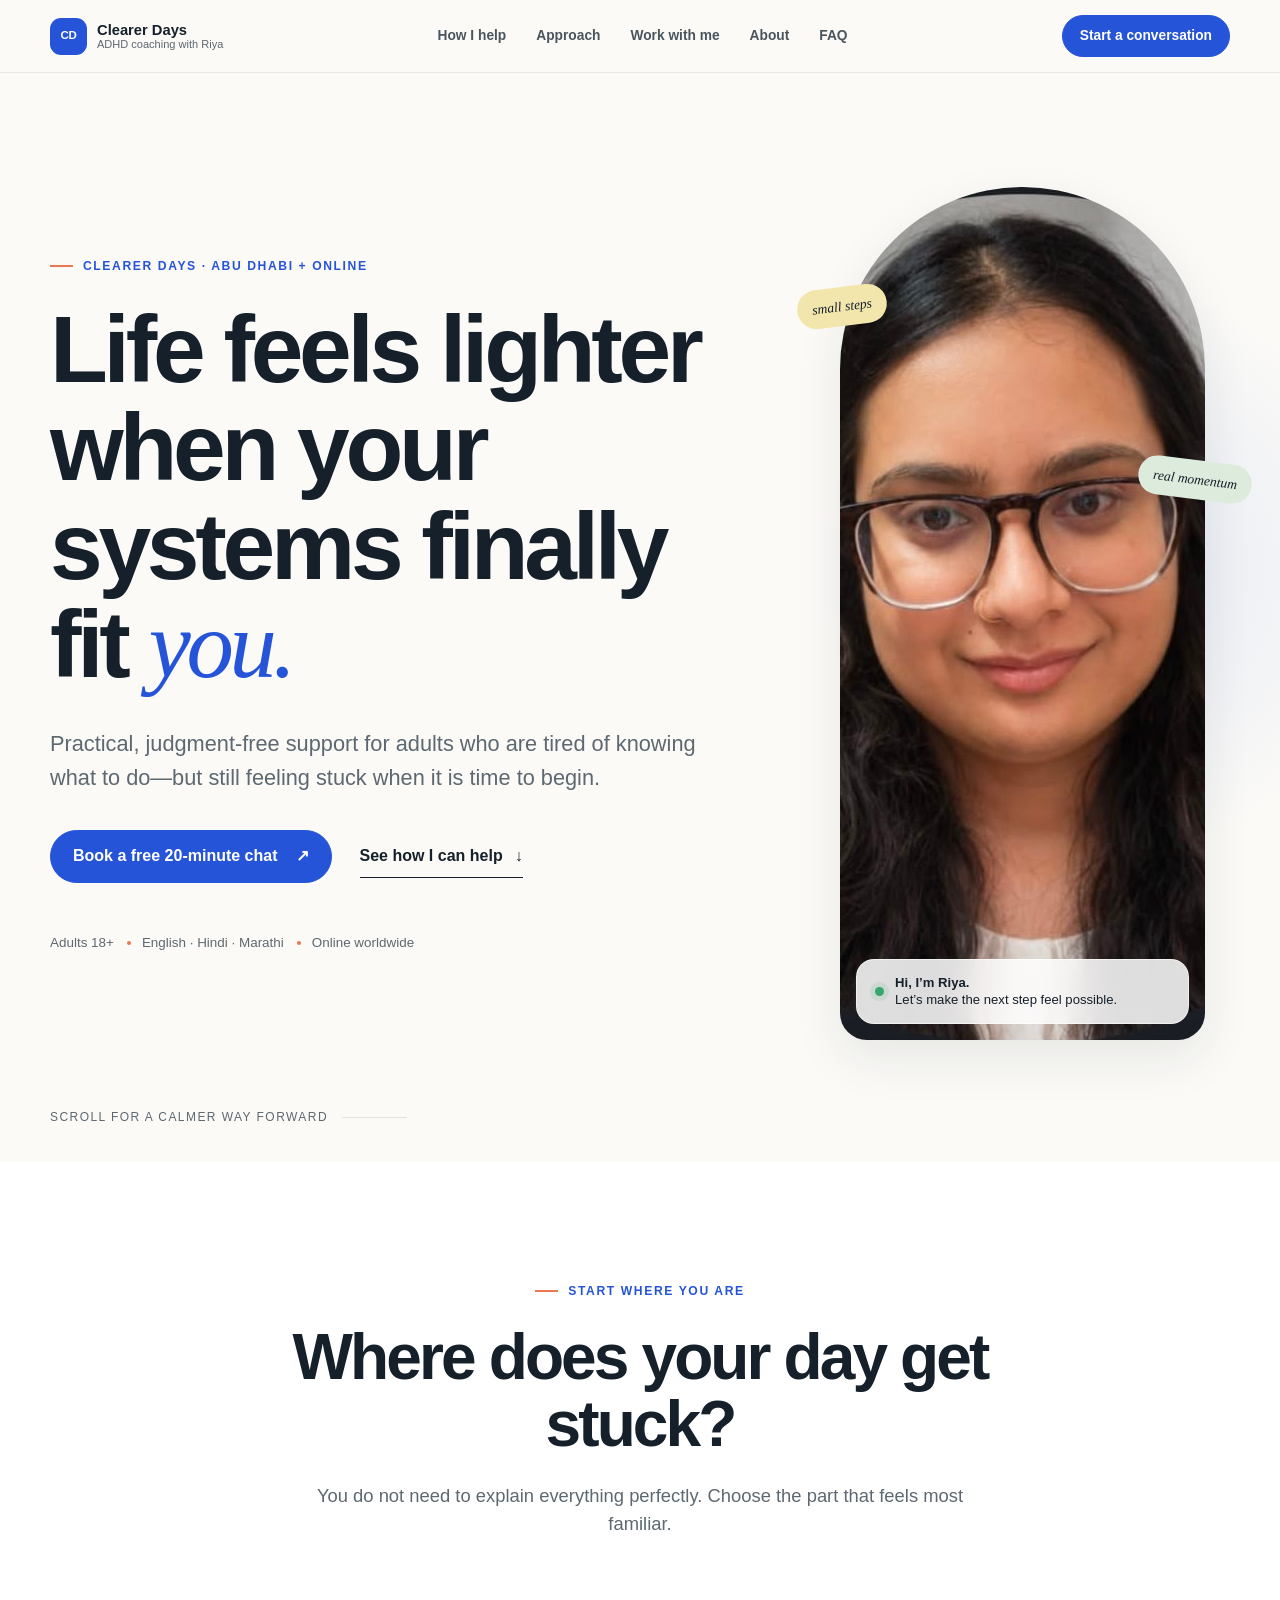
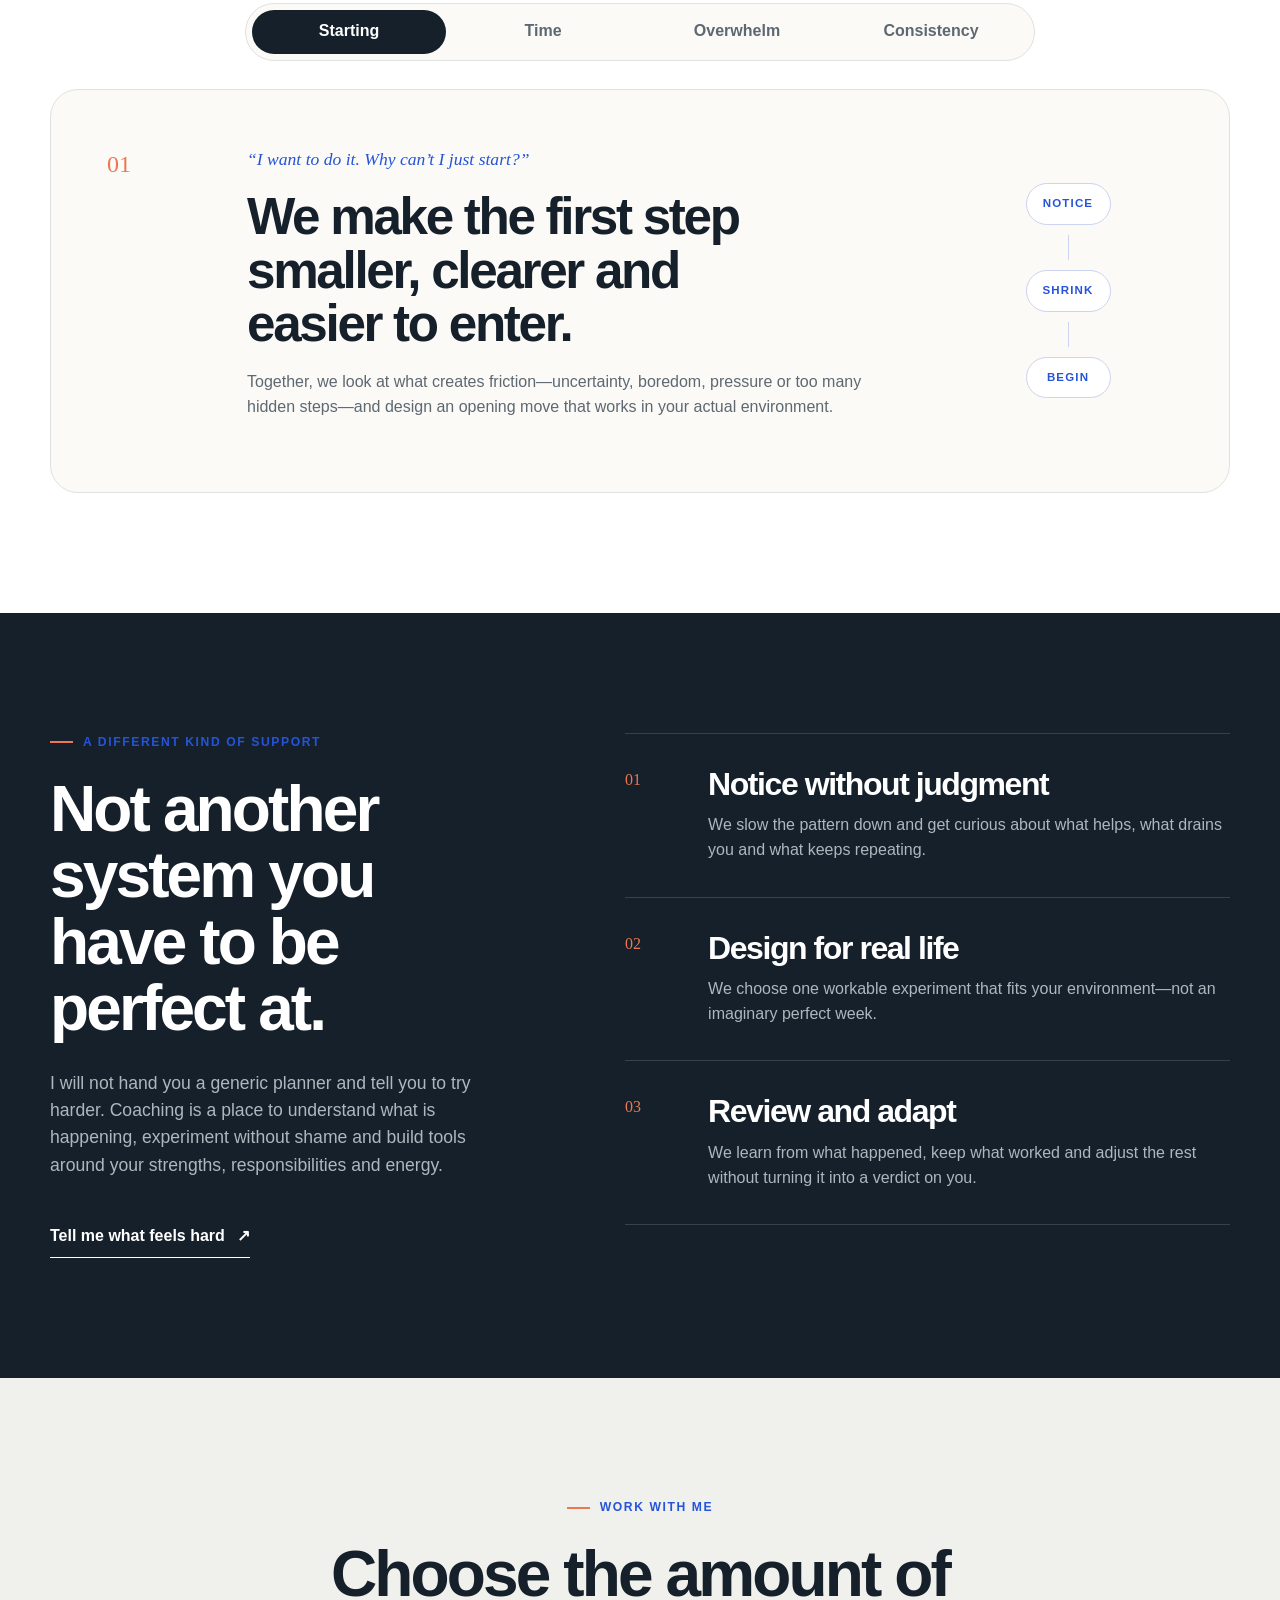
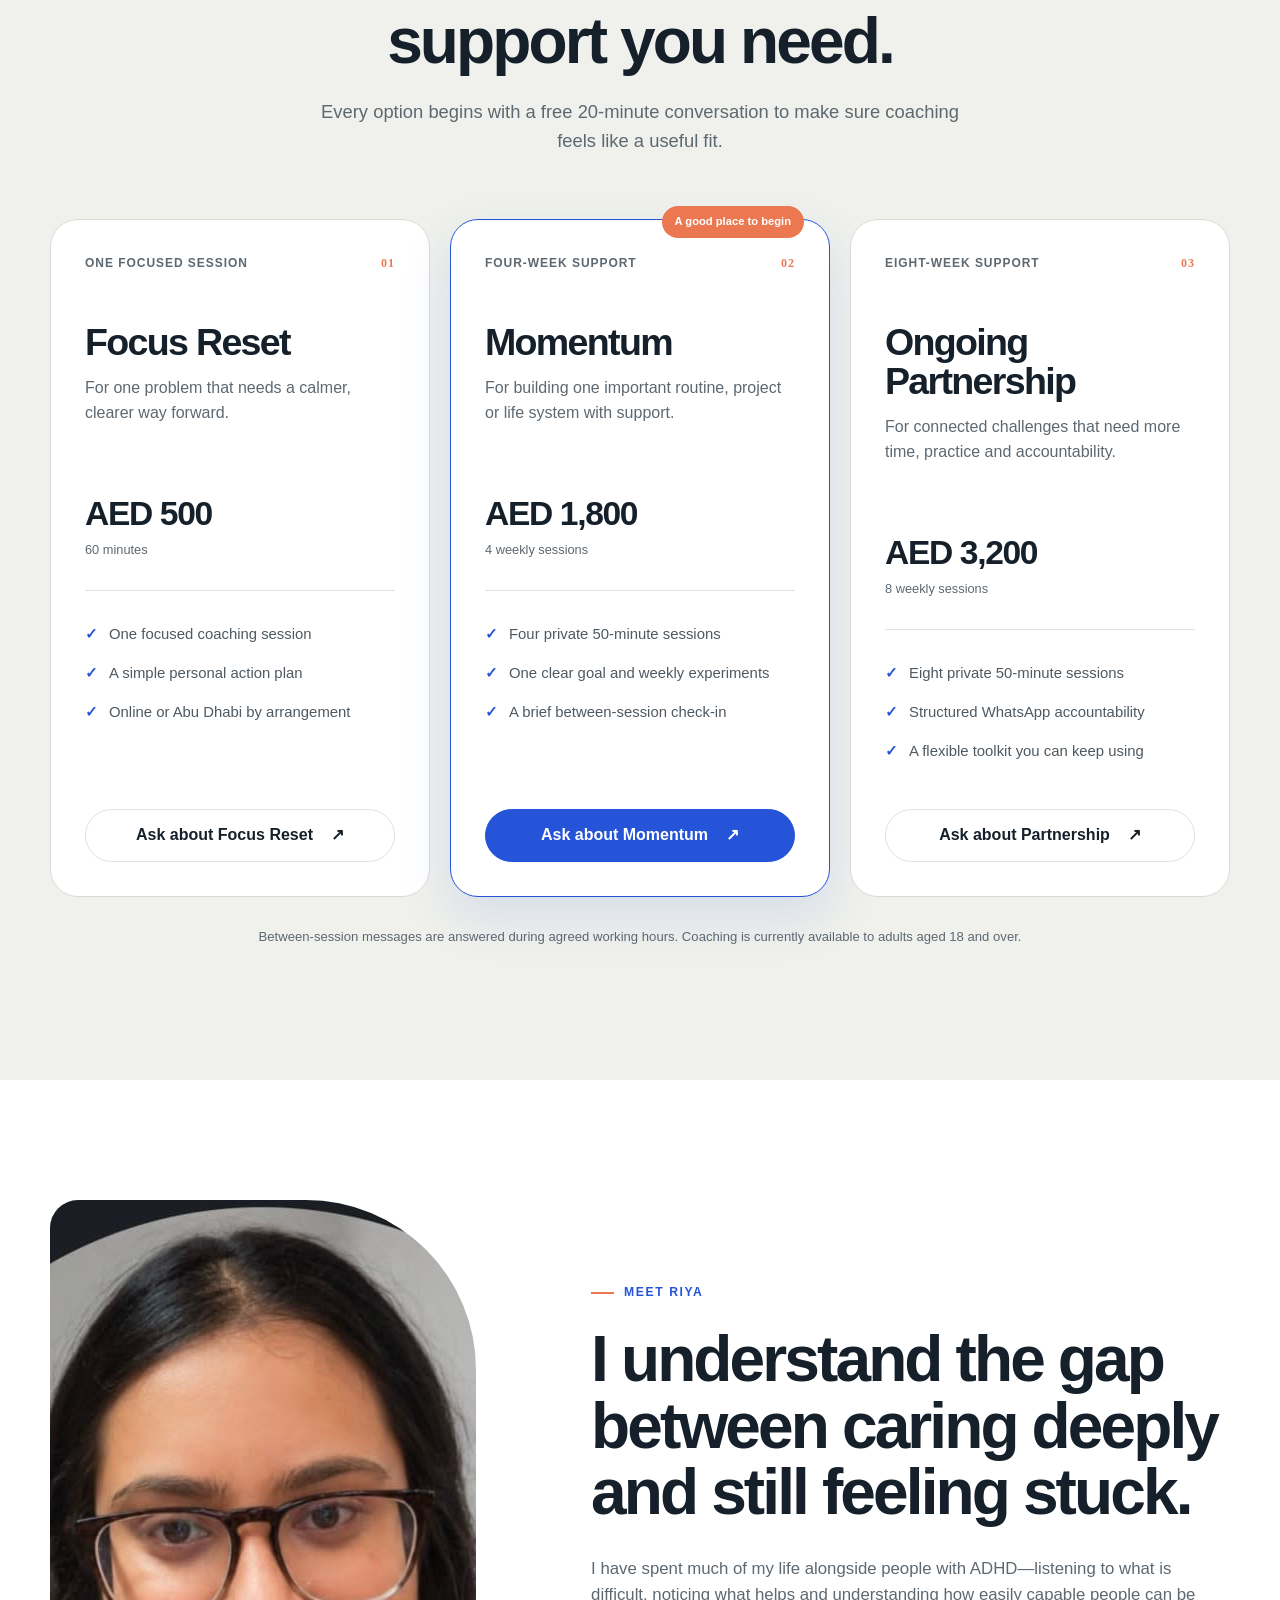
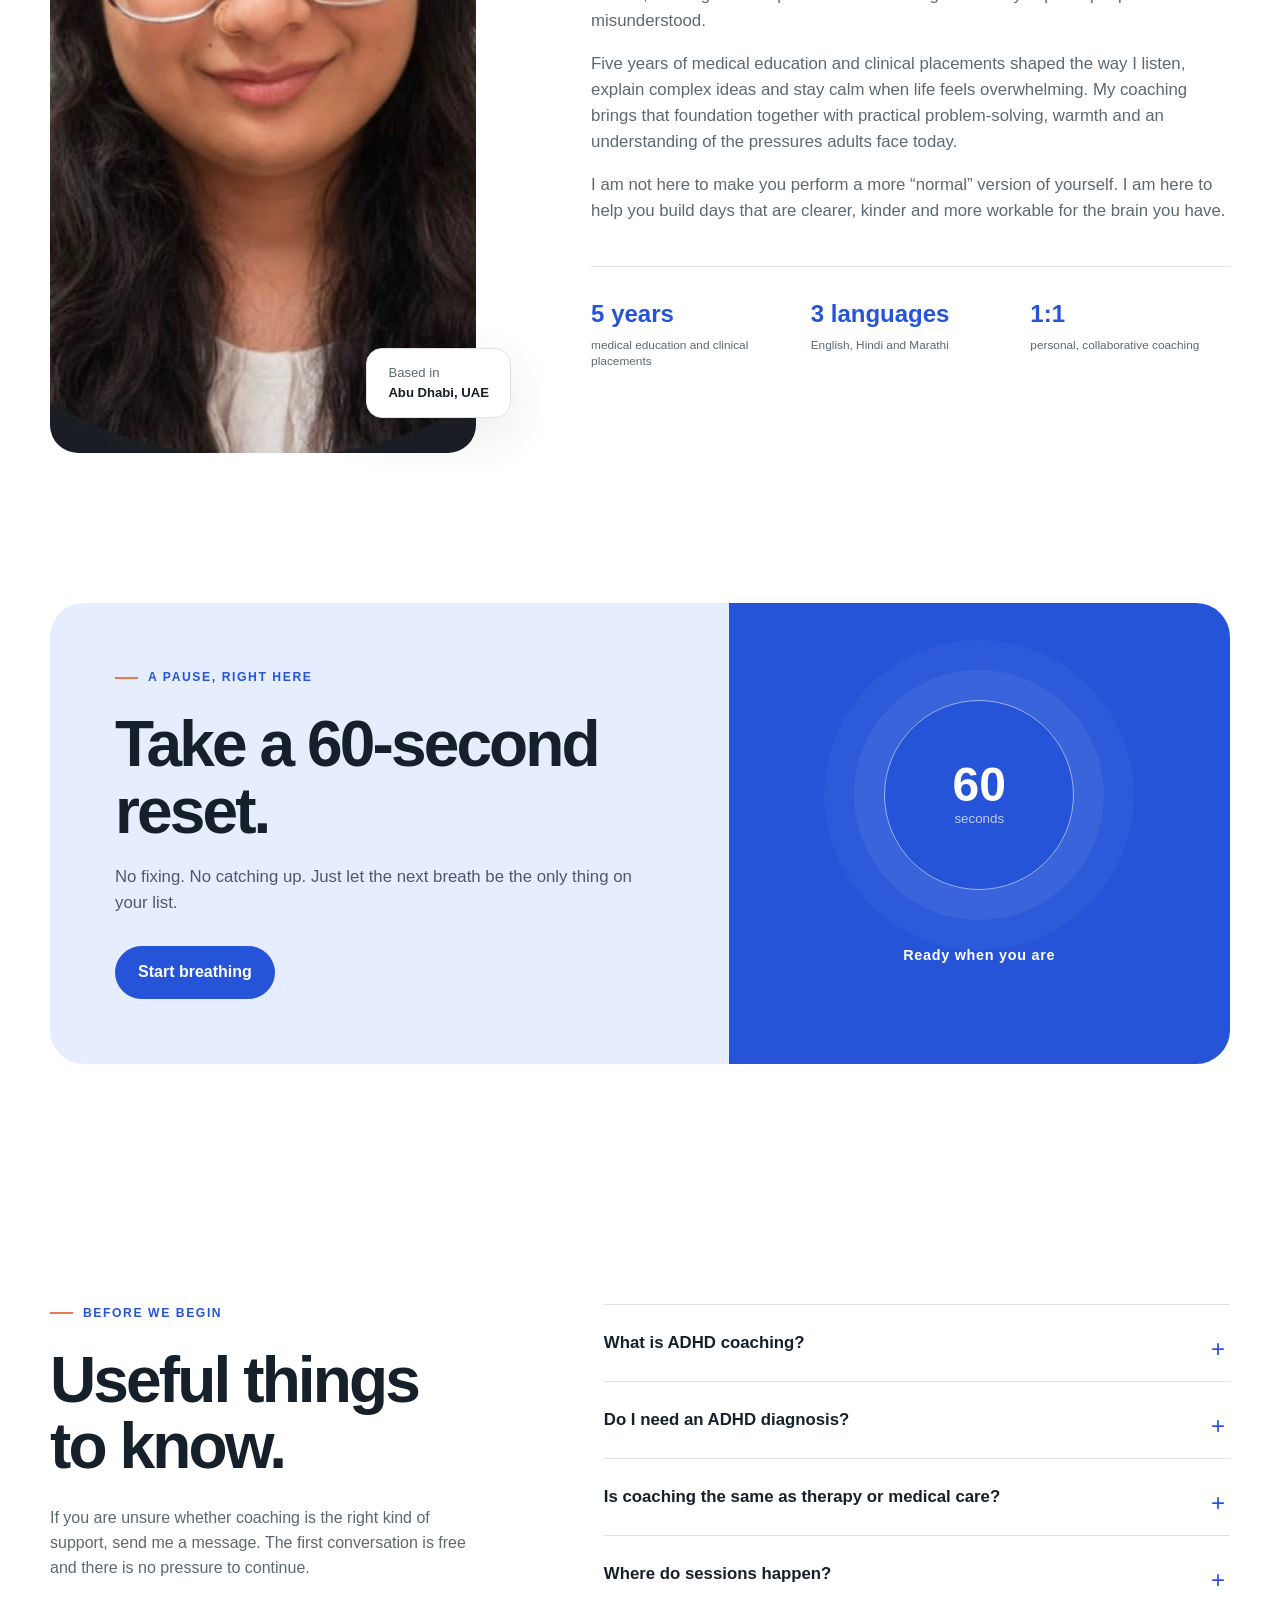
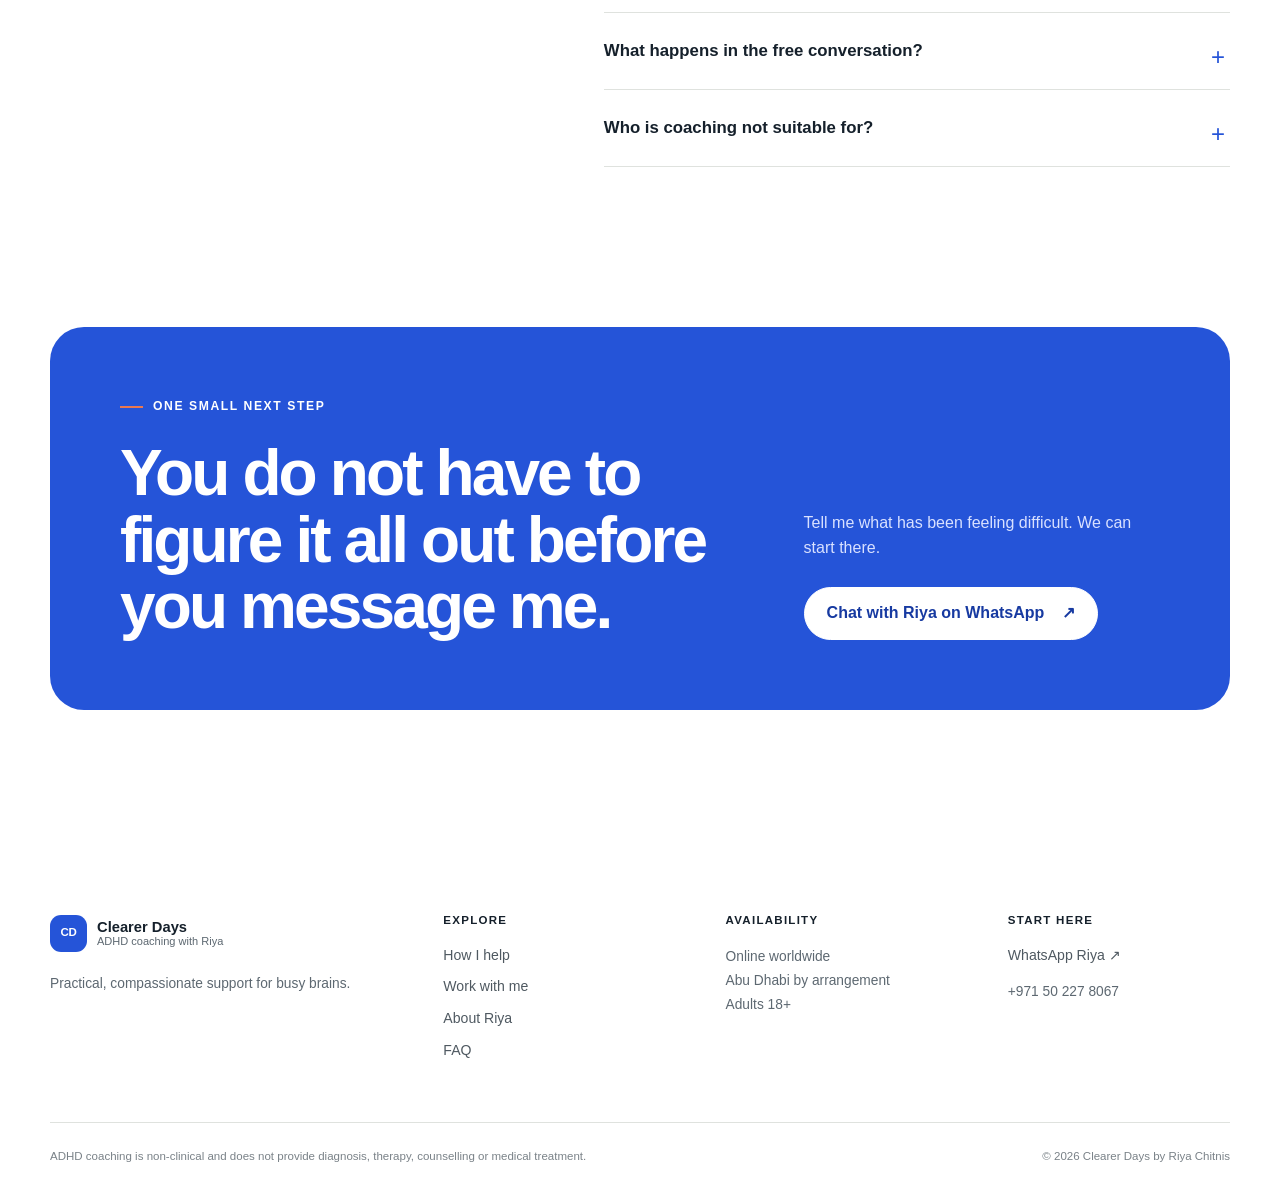
==== commit 9da9ed80: "Redesign site as Clearer Days" ====
--- a/index.html
+++ b/index.html
@@ -1,1149 +1,173 @@
-<!DOCTYPE html>
+<!doctype html>
 <html lang="en">
 <head>
-  <meta charset="UTF-8">
-  <meta name="viewport" content="width=device-width, initial-scale=1.0">
-  <title>Riya Chitnis | ADHD Coach — Abu Dhabi & Worldwide</title>
-  <meta name="description" content="Riya Chitnis is a certified ADHD Coach based in Abu Dhabi, UAE. Tailored 1-on-1 executive function coaching, dopamine-friendly systems, and neurodiversity-affirming transformation.">
-  <meta name="keywords" content="ADHD Coach, Riya Chitnis, Abu Dhabi ADHD Coach, UAE ADHD Coaching, Neurodiversity, Executive Function Coach, Adult ADHD, Dubai ADHD Coach">
-  
-  <!-- Open Graph Meta Tags for Social Sharing -->
-  <meta property="og:title" content="Riya Chitnis | ADHD Coach — Abu Dhabi & Worldwide">
-  <meta property="og:description" content="Stop fighting willpower. Build custom executive systems designed specifically for your neurodivergent brain.">
+  <meta charset="utf-8">
+  <meta name="viewport" content="width=device-width, initial-scale=1">
+  <title>Clearer Days | ADHD Coaching in Abu Dhabi &amp; Online</title>
+  <meta name="description" content="Clearer Days offers practical, compassionate ADHD coaching with Riya Chitnis for adults in Abu Dhabi and online worldwide.">
+  <meta name="theme-color" content="#fbfaf7">
+  <meta property="og:title" content="Clearer Days | ADHD Coaching with Riya Chitnis">
+  <meta property="og:description" content="Practical support for busy brains. Build a life that works with you, one doable step at a time.">
   <meta property="og:image" content="riyachitnis.JPG">
   <meta property="og:type" content="website">
-
-  <!-- Favicon -->
-  <link rel="icon" href="data:image/svg+xml,<svg xmlns=%22http://www.w3.org/2000/svg%22 viewBox=%220 0 100 100%22><text y=%22.9em%22 font-size=%2290%22>🧠</text></svg>">
-
-  <!-- Main Stylesheet -->
+  <link rel="icon" href="data:image/svg+xml,<svg xmlns=%22http://www.w3.org/2000/svg%22 viewBox=%220 0 100 100%22><rect width=%22100%22 height=%22100%22 rx=%2224%22 fill=%22%232554d8%22/><path d=%22M25 54c15 0 15-25 30-25s15 25 30 25M25 70c15 0 15-25 30-25s15 25 30 25%22 fill=%22none%22 stroke=%22white%22 stroke-width=%228%22 stroke-linecap=%22round%22/></svg>">
   <link rel="stylesheet" href="style.css">
 </head>
 <body>
-
-  <!-- ========================================================================
-       1. ANNOUNCEMENT RIBBON
-       ======================================================================== -->
-  <aside class="announcement-bar" aria-label="Announcement">
-    <div class="container">
-      <span class="announcement-tag">Now Booking</span>
-      In-Person Sessions in Abu Dhabi &amp; Dubai • Virtual Coaching Worldwide 
-      <a href="#programs" onclick="openBookingModal('The 12-Week ADHD Mastery'); return false;">
-        Book Free 20-Min Clarity Call &rsaquo;
+  <a class="skip-link" href="#main">Skip to content</a>
+  <header class="site-header" id="top">
+    <div class="shell nav-wrap">
+      <a class="brand" href="#top" aria-label="Clearer Days, home">
+        <span class="brand-mark" aria-hidden="true">CD</span>
+        <span class="brand-copy"><strong>Clearer Days</strong><small>ADHD coaching with Riya</small></span>
       </a>
-    </div>
-  </aside>
-
-  <!-- ========================================================================
-       2. NAVIGATION HEADER (APPLE GLASS STYLE)
-       ======================================================================== -->
-  <header class="site-header">
-    <div class="container nav-container">
-      <a href="#" class="brand-link">
-        <span>Riya Chitnis</span>
-        <span class="brand-badge">ADHD Coach</span>
-      </a>
-
-      <nav>
-        <ul class="nav-links" id="navLinks">
-          <li><a href="#about" class="nav-link">About</a></li>
-          <li><a href="#philosophy" class="nav-link">Approach</a></li>
-          <li><a href="#pillars" class="nav-link">Core Pillars</a></li>
-          <li><a href="#quiz" class="nav-link">ADHD Check</a></li>
-          <li><a href="#programs" class="nav-link">Programs</a></li>
-          <li><a href="#location" class="nav-link">Abu Dhabi Hub</a></li>
-          <li><a href="#faq" class="nav-link">FAQ</a></li>
-        </ul>
+      <button class="menu-button" id="menuButton" aria-expanded="false" aria-controls="siteNav"><span class="sr-only">Open menu</span><span></span><span></span></button>
+      <nav class="site-nav" id="siteNav" aria-label="Main navigation">
+        <a href="#support">How I help</a><a href="#approach">Approach</a><a href="#work-with-me">Work with me</a><a href="#about">About</a><a href="#faq">FAQ</a>
       </nav>
-
-      <div class="nav-actions">
-        <button class="theme-toggle-btn" id="themeToggleBtn" title="Toggle Theme" aria-label="Toggle Theme">
-          <svg width="18" height="18" viewBox="0 0 24 24" fill="none" stroke="currentColor" stroke-width="2" stroke-linecap="round" stroke-linejoin="round">
-            <circle cx="12" cy="12" r="5"></circle>
-            <line x1="12" y1="1" x2="12" y2="3"></line>
-            <line x1="12" y1="21" x2="12" y2="23"></line>
-            <line x1="4.22" y1="4.22" x2="5.64" y2="5.64"></line>
-            <line x1="18.36" y1="18.36" x2="19.78" y2="19.78"></line>
-            <line x1="1" y1="12" x2="3" y2="12"></line>
-            <line x1="21" y1="12" x2="23" y2="12"></line>
-            <line x1="4.22" y1="19.78" x2="5.64" y2="18.36"></line>
-            <line x1="18.36" y1="5.64" x2="19.78" y2="4.22"></line>
-          </svg>
-        </button>
-
-        <a href="#booking" class="btn-nav-cta" data-open-modal="booking">
-          Consultation
-        </a>
-
-        <button class="mobile-menu-btn" id="mobileMenuBtn" aria-label="Toggle Menu">
-          <svg width="24" height="24" viewBox="0 0 24 24" fill="none" stroke="currentColor" stroke-width="2">
-            <line x1="3" y1="12" x2="21" y2="12"></line>
-            <line x1="3" y1="6" x2="21" y2="6"></line>
-            <line x1="3" y1="18" x2="21" y2="18"></line>
-          </svg>
-        </button>
-      </div>
+      <a class="button button-small nav-cta" data-whatsapp="fit" href="https://wa.me/971502278067">Start a conversation</a>
     </div>
   </header>
 
-  <main>
-    <!-- ======================================================================
-         3. HERO SECTION (APPLE KEYNOTE STYLE)
-         ====================================================================== -->
-    <section class="hero-section">
-      <div class="hero-glow-bg"></div>
-      <div class="container hero-content">
-        
-        <div class="badge-eyebrow">
-          <span class="badge-dot"></span>
-          ADHD Coaching • Abu Dhabi &amp; Worldwide
+  <main id="main">
+    <section class="hero section">
+      <div class="shell hero-grid">
+        <div class="hero-copy reveal">
+          <p class="eyebrow"><span></span> Clearer Days · Abu Dhabi + online</p>
+          <h1>Life feels lighter when your systems finally fit <em>you.</em></h1>
+          <p class="hero-lede">Practical, judgment-free support for adults who are tired of knowing what to do—but still feeling stuck when it is time to begin.</p>
+          <div class="hero-actions">
+            <a class="button" data-whatsapp="fit" href="https://wa.me/971502278067">Book a free 20-minute chat <span aria-hidden="true">↗</span></a>
+            <a class="text-link" href="#support">See how I can help <span aria-hidden="true">↓</span></a>
+          </div>
+          <ul class="hero-notes" aria-label="Session availability"><li>Adults 18+</li><li>English · Hindi · Marathi</li><li>Online worldwide</li></ul>
         </div>
+        <div class="hero-portrait reveal reveal-delay">
+          <div class="portrait-card">
+            <img src="riyachitnis.JPG" alt="Riya Chitnis, ADHD coach based in Abu Dhabi" width="853" height="853">
+            <div class="portrait-caption"><span class="status-dot" aria-hidden="true"></span><span><strong>Hi, I’m Riya.</strong><br>Let’s make the next step feel possible.</span></div>
+          </div>
+          <div class="portrait-note note-one" aria-hidden="true">small steps</div><div class="portrait-note note-two" aria-hidden="true">real momentum</div>
+        </div>
+      </div>
+      <div class="shell hero-prompt reveal"><span>Scroll for a calmer way forward</span><i aria-hidden="true"></i></div>
+    </section>
 
-        <h1 class="hero-headline">
-          Your brain isn't broken.
-          <span class="gradient-accent">It's built for a different world.</span>
-        </h1>
-
-        <p class="hero-subhead">
-          Transform ADHD from a constant cycle of overwhelm, friction, and procrastination into your greatest strategic advantage. Evidence-based executive function coaching, dopamine-aligned habit architecture, and compassionate accountability.
-        </p>
-
-        <div class="hero-cta-group">
-          <button class="btn-primary" data-open-modal="booking" data-package="The 12-Week ADHD Mastery">
-            Schedule Free Clarity Call
-            <svg width="16" height="16" viewBox="0 0 24 24" fill="none" stroke="currentColor" stroke-width="2.5" stroke-linecap="round" stroke-linejoin="round">
-              <line x1="5" y1="12" x2="19" y2="12"></line>
-              <polyline points="12 5 19 12 12 19"></polyline>
-            </svg>
-          </button>
-          <a href="#quiz" class="btn-secondary">
-            Take 60-Sec ADHD Check
-          </a>
+    <section class="support section" id="support">
+      <div class="shell narrow center reveal">
+        <p class="eyebrow eyebrow-centered"><span></span> Start where you are</p>
+        <h2>Where does your day get stuck?</h2>
+        <p class="section-intro">You do not need to explain everything perfectly. Choose the part that feels most familiar.</p>
+      </div>
+      <div class="shell friction-tool reveal" data-friction-tool>
+        <div class="friction-tabs" role="tablist" aria-label="Common ADHD challenges">
+          <button id="tab-starting" role="tab" aria-selected="true" aria-controls="panel-starting" data-friction="starting">Starting</button>
+          <button id="tab-time" role="tab" aria-selected="false" aria-controls="panel-time" data-friction="time" tabindex="-1">Time</button>
+          <button id="tab-overwhelm" role="tab" aria-selected="false" aria-controls="panel-overwhelm" data-friction="overwhelm" tabindex="-1">Overwhelm</button>
+          <button id="tab-consistency" role="tab" aria-selected="false" aria-controls="panel-consistency" data-friction="consistency" tabindex="-1">Consistency</button>
         </div>
-
-        <!-- Hero Spotlight Card featuring Riya's Picture -->
-        <div class="hero-spotlight">
-          <div class="spotlight-card">
-            
-            <div class="spotlight-visual">
-              <div class="photo-wrapper">
-                <img src="riyachitnis.JPG" alt="Riya Chitnis - ADHD Coach in Abu Dhabi" loading="eager">
-                <div class="photo-badge-abu-dhabi">
-                  <svg width="14" height="14" viewBox="0 0 24 24" fill="none" stroke="currentColor" stroke-width="2">
-                    <path d="M21 10c0 7-9 13-9 13s-9-6-9-13a9 9 0 0 1 18 0z"></path>
-                    <circle cx="12" cy="10" r="3"></circle>
-                  </svg>
-                  <span>Abu Dhabi Studio &amp; Global Video</span>
-                </div>
-              </div>
-            </div>
-
-            <div class="spotlight-details">
-              <div class="badge-eyebrow" style="margin-bottom: 4px; align-self: flex-start;">
-                Certified ADHD Coach
-              </div>
-              <p class="spotlight-quote">
-                "ADHD is not a lack of willpower. It is an <span>attention regulation operating system</span> that requires tailored design."
-              </p>
-              <p class="spotlight-bio-snippet">
-                Hi, I'm <strong>Riya Chitnis</strong>. Based in Abu Dhabi, I partner with ambitious professionals, creative entrepreneurs, and students across the UAE and globally to replace guilt and friction with clarity, momentum, and deep self-trust.
-              </p>
-              <div class="spotlight-tags">
-                <span class="mini-tag">
-                  <svg width="12" height="12" viewBox="0 0 24 24" fill="none" stroke="currentColor" stroke-width="3"><polyline points="20 6 9 17 4 12"></polyline></svg>
-                  Executive Function
-                </span>
-                <span class="mini-tag">
-                  <svg width="12" height="12" viewBox="0 0 24 24" fill="none" stroke="currentColor" stroke-width="3"><polyline points="20 6 9 17 4 12"></polyline></svg>
-                  Dopamine Mapping
-                </span>
-                <span class="mini-tag">
-                  <svg width="12" height="12" viewBox="0 0 24 24" fill="none" stroke="currentColor" stroke-width="3"><polyline points="20 6 9 17 4 12"></polyline></svg>
-                  Time Blindness
-                </span>
-                <span class="mini-tag">
-                  <svg width="12" height="12" viewBox="0 0 24 24" fill="none" stroke="currentColor" stroke-width="3"><polyline points="20 6 9 17 4 12"></polyline></svg>
-                  RSD &amp; Emotional Regulation
-                </span>
-              </div>
-            </div>
-
-          </div>
+        <div class="friction-panels">
+          <article id="panel-starting" class="friction-panel active" role="tabpanel" aria-labelledby="tab-starting" tabindex="0">
+            <div class="panel-number">01</div><div><p class="panel-quote">“I want to do it. Why can’t I just start?”</p><h3>We make the first step smaller, clearer and easier to enter.</h3><p>Together, we look at what creates friction—uncertainty, boredom, pressure or too many hidden steps—and design an opening move that works in your actual environment.</p></div><div class="mini-map"><span>notice</span><i></i><span>shrink</span><i></i><span>begin</span></div>
+          </article>
+          <article id="panel-time" class="friction-panel" role="tabpanel" aria-labelledby="tab-time" tabindex="0" hidden>
+            <div class="panel-number">02</div><div><p class="panel-quote">“The day disappears before I catch up with it.”</p><h3>We turn invisible time into cues you can see and use.</h3><p>We build realistic anchors around transitions, planning and deadlines—without trying to schedule every minute or pretending every day has the same energy.</p></div><div class="mini-map"><span>see</span><i></i><span>anchor</span><i></i><span>adjust</span></div>
+          </article>
+          <article id="panel-overwhelm" class="friction-panel" role="tabpanel" aria-labelledby="tab-overwhelm" tabindex="0" hidden>
+            <div class="panel-number">03</div><div><p class="panel-quote">“Everything feels urgent, so I do nothing.”</p><h3>We reduce the noise and find the one decision that matters now.</h3><p>You will learn ways to unload mental clutter, separate urgency from importance and create a gentle route back when emotions or expectations take over.</p></div><div class="mini-map"><span>pause</span><i></i><span>sort</span><i></i><span>choose</span></div>
+          </article>
+          <article id="panel-consistency" class="friction-panel" role="tabpanel" aria-labelledby="tab-consistency" tabindex="0" hidden>
+            <div class="panel-number">04</div><div><p class="panel-quote">“My routines work—until suddenly they don’t.”</p><h3>We build flexible systems that expect life to change.</h3><p>Instead of chasing perfect streaks, we design light, medium and minimum versions of your routines so that restarting becomes a normal skill—not a failure.</p></div><div class="mini-map"><span>test</span><i></i><span>flex</span><i></i><span>return</span></div>
+          </article>
         </div>
-
-        <!-- Social Proof Metrics Bar -->
-        <div class="hero-proof-bar">
-          <div class="proof-item">
-            <div class="proof-icon">
-              <svg width="18" height="18" viewBox="0 0 24 24" fill="none" stroke="currentColor" stroke-width="2"><path d="M12 22s8-4 8-10V5l-8-3-8 3v7c0 6 8 10 8 10z"></path></svg>
-            </div>
-            <div class="proof-text">
-              <span class="proof-title">100% Neuro-Affirming</span>
-              <span class="proof-desc">No forced neurotypical rules</span>
-            </div>
-          </div>
-
-          <div class="proof-item">
-            <div class="proof-icon">
-              <svg width="18" height="18" viewBox="0 0 24 24" fill="none" stroke="currentColor" stroke-width="2"><circle cx="12" cy="12" r="10"></circle><polyline points="12 6 12 12 16 14"></polyline></svg>
-            </div>
-            <div class="proof-text">
-              <span class="proof-title">Abu Dhabi &amp; Hybrid</span>
-              <span class="proof-desc">In-person &amp; global Zoom</span>
-            </div>
-          </div>
-
-          <div class="proof-item">
-            <div class="proof-icon">
-              <svg width="18" height="18" viewBox="0 0 24 24" fill="none" stroke="currentColor" stroke-width="2"><polygon points="12 2 15.09 8.26 22 9.27 17 14.14 18.18 21.02 12 17.77 5.82 21.02 7 14.14 2 9.27 8.91 8.26 12 2"></polygon></svg>
-            </div>
-            <div class="proof-text">
-              <span class="proof-title">4.9 / 5.0 Rating</span>
-              <span class="proof-desc">Validated by client breakthroughs</span>
-            </div>
-          </div>
-        </div>
-
       </div>
     </section>
 
-    <!-- ======================================================================
-         4. PHILOSOPHY & COMPARISON SECTION
-         ====================================================================== -->
-    <section class="philosophy-section" id="philosophy">
-      <div class="container">
-        
-        <div class="section-header">
-          <p class="section-eyebrow">The Philosophy</p>
-          <h2 class="section-title">Why standard advice fails the ADHD mind.</h2>
-          <p class="section-desc">
-            Mainstream productivity books tell you to "just use a planner" or "try harder." For a neurodivergent brain, that only breeds burnout and shame. Here is how we redesign your architecture.
-          </p>
+    <section class="approach section" id="approach">
+      <div class="shell approach-grid">
+        <div class="approach-heading reveal">
+          <p class="eyebrow"><span></span> A different kind of support</p><h2>Not another system you have to be perfect at.</h2>
+          <p>I will not hand you a generic planner and tell you to try harder. Coaching is a place to understand what is happening, experiment without shame and build tools around your strengths, responsibilities and energy.</p>
+          <a class="text-link" data-whatsapp="fit" href="https://wa.me/971502278067">Tell me what feels hard <span aria-hidden="true">↗</span></a>
         </div>
-
-        <div class="comparison-grid">
-          
-          <!-- Traditional Card -->
-          <div class="comparison-card traditional">
-            <div class="comparison-header">
-              <div class="comparison-icon">✕</div>
-              <h3>Conventional Productivity Advice</h3>
-            </div>
-            <ul class="comparison-list">
-              <li>
-                <svg width="18" height="18" viewBox="0 0 24 24" fill="none" stroke="currentColor" stroke-width="2"><circle cx="12" cy="12" r="10"></circle><line x1="15" y1="9" x2="9" y2="15"></line><line x1="9" y1="9" x2="15" y2="15"></line></svg>
-                <span><strong>Relies on sheer willpower:</strong> Assumes motivation is a moral choice rather than a dopamine neurotransmitter mechanism.</span>
-              </li>
-              <li>
-                <svg width="18" height="18" viewBox="0 0 24 24" fill="none" stroke="currentColor" stroke-width="2"><circle cx="12" cy="12" r="10"></circle><line x1="15" y1="9" x2="9" y2="15"></line><line x1="9" y1="9" x2="15" y2="15"></line></svg>
-                <span><strong>Rigid, linear schedules:</strong> Fails the moment unexpected disruptions occur, triggering shame spirals.</span>
-              </li>
-              <li>
-                <svg width="18" height="18" viewBox="0 0 24 24" fill="none" stroke="currentColor" stroke-width="2"><circle cx="12" cy="12" r="10"></circle><line x1="15" y1="9" x2="9" y2="15"></line><line x1="9" y1="9" x2="15" y2="15"></line></svg>
-                <span><strong>Ignores emotional dysregulation:</strong> Overlooks the massive energy toll of Rejection Sensitive Dysphoria (RSD) and task paralysis.</span>
-              </li>
-            </ul>
-          </div>
-
-          <!-- Riya's ADHD Architecture Card -->
-          <div class="comparison-card adhd-optimized">
-            <div class="comparison-header">
-              <div class="comparison-icon">✓</div>
-              <h3>Riya’s Neuro-Affirming Coaching</h3>
-            </div>
-            <ul class="comparison-list">
-              <li>
-                <svg width="18" height="18" viewBox="0 0 24 24" fill="none" stroke="currentColor" stroke-width="2.5"><polyline points="20 6 9 17 4 12"></polyline></svg>
-                <span><strong>Dopamine-driven systems:</strong> We engineer high-interest initiation cues and friction-free micro-steps tailored to your interest-based nervous system.</span>
-              </li>
-              <li>
-                <svg width="18" height="18" viewBox="0 0 24 24" fill="none" stroke="currentColor" stroke-width="2.5"><polyline points="20 6 9 17 4 12"></polyline></svg>
-                <span><strong>Dynamic &amp; modular frameworks:</strong> Systems built with elastic tolerance that flex with your energy cycles, hyperfocus, and rest days.</span>
-              </li>
-              <li>
-                <svg width="18" height="18" viewBox="0 0 24 24" fill="none" stroke="currentColor" stroke-width="2.5"><polyline points="20 6 9 17 4 12"></polyline></svg>
-                <span><strong>Holistic nervous system alignment:</strong> Practical emotional regulation tools to dissolve task avoidance, anxiety, and imposter syndrome.</span>
-              </li>
-            </ul>
-          </div>
-
-        </div>
-
+        <ol class="approach-steps reveal">
+          <li><span>01</span><div><h3>Notice without judgment</h3><p>We slow the pattern down and get curious about what helps, what drains you and what keeps repeating.</p></div></li>
+          <li><span>02</span><div><h3>Design for real life</h3><p>We choose one workable experiment that fits your environment—not an imaginary perfect week.</p></div></li>
+          <li><span>03</span><div><h3>Review and adapt</h3><p>We learn from what happened, keep what worked and adjust the rest without turning it into a verdict on you.</p></div></li>
+        </ol>
       </div>
     </section>
 
-    <!-- ======================================================================
-         5. CORE COACHING PILLARS (APPLE BENTO GRID)
-         ====================================================================== -->
-    <section class="pillars-section" id="pillars">
-      <div class="container">
-        
-        <div class="section-header">
-          <p class="section-eyebrow">The Coaching Pillars</p>
-          <h2 class="section-title">Engineered for how your brain actually operates.</h2>
-          <p class="section-desc">
-            Six foundational pillars designed to eliminate executive dysfunction and unlock continuous, low-stress achievement.
-          </p>
+    <section class="work section" id="work-with-me">
+      <div class="shell narrow center reveal">
+        <p class="eyebrow eyebrow-centered"><span></span> Work with me</p><h2>Choose the amount of support you need.</h2><p class="section-intro">Every option begins with a free 20-minute conversation to make sure coaching feels like a useful fit.</p>
+      </div>
+      <div class="shell offer-grid">
+        <article class="offer-card reveal">
+          <div class="offer-top"><span>One focused session</span><span>01</span></div><h3>Focus Reset</h3><p class="offer-purpose">For one problem that needs a calmer, clearer way forward.</p><p class="price"><strong>AED 500</strong><span>60 minutes</span></p>
+          <ul><li>One focused coaching session</li><li>A simple personal action plan</li><li>Online or Abu Dhabi by arrangement</li></ul>
+          <a class="button button-outline" data-whatsapp="reset" href="https://wa.me/971502278067">Ask about Focus Reset <span aria-hidden="true">↗</span></a>
+        </article>
+        <article class="offer-card featured reveal reveal-delay">
+          <div class="offer-label">A good place to begin</div><div class="offer-top"><span>Four-week support</span><span>02</span></div><h3>Momentum</h3><p class="offer-purpose">For building one important routine, project or life system with support.</p><p class="price"><strong>AED 1,800</strong><span>4 weekly sessions</span></p>
+          <ul><li>Four private 50-minute sessions</li><li>One clear goal and weekly experiments</li><li>A brief between-session check-in</li></ul>
+          <a class="button" data-whatsapp="momentum" href="https://wa.me/971502278067">Ask about Momentum <span aria-hidden="true">↗</span></a>
+        </article>
+        <article class="offer-card reveal reveal-delay-2">
+          <div class="offer-top"><span>Eight-week support</span><span>03</span></div><h3>Ongoing Partnership</h3><p class="offer-purpose">For connected challenges that need more time, practice and accountability.</p><p class="price"><strong>AED 3,200</strong><span>8 weekly sessions</span></p>
+          <ul><li>Eight private 50-minute sessions</li><li>Structured WhatsApp accountability</li><li>A flexible toolkit you can keep using</li></ul>
+          <a class="button button-outline" data-whatsapp="partnership" href="https://wa.me/971502278067">Ask about Partnership <span aria-hidden="true">↗</span></a>
+        </article>
+      </div>
+      <p class="support-hours shell reveal">Between-session messages are answered during agreed working hours. Coaching is currently available to adults aged 18 and over.</p>
+    </section>
+
+    <section class="about section" id="about">
+      <div class="shell about-grid">
+        <div class="about-photo reveal"><img src="riyachitnis.JPG" alt="Portrait of Riya Chitnis" width="853" height="853" loading="lazy"><div class="photo-note"><span>Based in</span><strong>Abu Dhabi, UAE</strong></div></div>
+        <div class="about-copy reveal reveal-delay">
+          <p class="eyebrow"><span></span> Meet Riya</p><h2>I understand the gap between caring deeply and still feeling stuck.</h2>
+          <p>I have spent much of my life alongside people with ADHD—listening to what is difficult, noticing what helps and understanding how easily capable people can be misunderstood.</p>
+          <p>Five years of medical education and clinical placements shaped the way I listen, explain complex ideas and stay calm when life feels overwhelming. My coaching brings that foundation together with practical problem-solving, warmth and an understanding of the pressures adults face today.</p>
+          <p>I am not here to make you perform a more “normal” version of yourself. I am here to help you build days that are clearer, kinder and more workable for the brain you have.</p>
+          <div class="about-facts"><div><strong>5 years</strong><span>medical education and clinical placements</span></div><div><strong>3 languages</strong><span>English, Hindi and Marathi</span></div><div><strong>1:1</strong><span>personal, collaborative coaching</span></div></div>
         </div>
-
-        <div class="bento-grid">
-          
-          <!-- Bento 1 (Span 8) -->
-          <div class="bento-card bento-span-8">
-            <div>
-              <div class="bento-icon-wrapper">
-                <svg width="24" height="24" viewBox="0 0 24 24" fill="none" stroke="currentColor" stroke-width="2"><path d="M13 2L3 14h9l-1 8 10-12h-9l1-8z"></path></svg>
-              </div>
-              <h3 class="bento-title">Dopamine Architecture &amp; Task Initiation</h3>
-              <p class="bento-desc">
-                Conquer the "Wall of Awful" and task paralysis. We construct personalized initiation rituals, gamified micro-milestones, and low-friction launchpads that get you into momentum without agonizing delay.
-              </p>
-            </div>
-            <div class="bento-pill-tags">
-              <span class="bento-tag">Task Activation</span>
-              <span class="bento-tag">Dopamine Stacking</span>
-              <span class="bento-tag">Anti-Procrastination</span>
-            </div>
-          </div>
-
-          <!-- Bento 2 (Span 4) -->
-          <div class="bento-card bento-span-4">
-            <div>
-              <div class="bento-icon-wrapper">
-                <svg width="24" height="24" viewBox="0 0 24 24" fill="none" stroke="currentColor" stroke-width="2"><circle cx="12" cy="12" r="10"></circle><polyline points="12 6 12 12 16 14"></polyline></svg>
-              </div>
-              <h3 class="bento-title">Time Blindness &amp; Anchoring</h3>
-              <p class="bento-desc">
-                Turn invisible time into tangible reality. Implement visual time anchors, realistic buffer estimations, and deadline decompression strategies.
-              </p>
-            </div>
-            <div class="bento-pill-tags">
-              <span class="bento-tag">Visual Clocks</span>
-              <span class="bento-tag">Buffer Management</span>
-            </div>
-          </div>
-
-          <!-- Bento 3 (Span 4) -->
-          <div class="bento-card bento-span-4">
-            <div>
-              <div class="bento-icon-wrapper">
-                <svg width="24" height="24" viewBox="0 0 24 24" fill="none" stroke="currentColor" stroke-width="2"><path d="M20.84 4.61a5.5 5.5 0 0 0-7.78 0L12 5.67l-1.06-1.06a5.5 5.5 0 0 0-7.78 7.78l1.06 1.06L12 21.23l7.78-7.78 1.06-1.06a5.5 5.5 0 0 0 0-7.78z"></path></svg>
-              </div>
-              <h3 class="bento-title">Emotional Regulation &amp; RSD</h3>
-              <p class="bento-desc">
-                Deconstruct Rejection Sensitive Dysphoria, imposter syndrome, and sudden overwhelm with cognitive grounding and somatic recovery techniques.
-              </p>
-            </div>
-            <div class="bento-pill-tags">
-              <span class="bento-tag">RSD Shielding</span>
-              <span class="bento-tag">Somatic Calm</span>
-            </div>
-          </div>
-
-          <!-- Bento 4 (Span 8) -->
-          <div class="bento-card bento-span-8">
-            <div>
-              <div class="bento-icon-wrapper">
-                <svg width="24" height="24" viewBox="0 0 24 24" fill="none" stroke="currentColor" stroke-width="2"><polygon points="12 2 2 7 12 12 22 7 12 2"></polygon><polyline points="2 17 12 22 22 17"></polyline><polyline points="2 12 12 17 22 12"></polyline></svg>
-              </div>
-              <h3 class="bento-title">Executive Function for High-Stakes Professionals</h3>
-              <p class="bento-desc">
-                Tailored for UAE executives, tech founders, consultants, and creators. We streamline high-volume communication, meeting fatigue, decision overload, and multi-project delegation into crystalline workflows.
-              </p>
-            </div>
-            <div class="bento-pill-tags">
-              <span class="bento-tag">Leadership Flow</span>
-              <span class="bento-tag">Inbox Zero for ADHD</span>
-              <span class="bento-tag">Delegation Mastery</span>
-            </div>
-          </div>
-
-          <!-- Bento 5 (Span 6) -->
-          <div class="bento-card bento-span-6">
-            <div>
-              <div class="bento-icon-wrapper">
-                <svg width="24" height="24" viewBox="0 0 24 24" fill="none" stroke="currentColor" stroke-width="2"><rect x="3" y="3" width="18" height="18" rx="2" ry="2"></rect><line x1="3" y1="9" x2="21" y2="9"></line><line x1="9" y1="21" x2="9" y2="9"></line></svg>
-              </div>
-              <h3 class="bento-title">Sensory &amp; Environmental Design</h3>
-              <p class="bento-desc">
-                Audit your physical and digital workspaces. Minimize visual clutter, sensory overload, context switching, and notification noise to induce effortless deep work states.
-              </p>
-            </div>
-            <div class="bento-pill-tags">
-              <span class="bento-tag">Deep Work Spaces</span>
-              <span class="bento-tag">Sensory Optimization</span>
-            </div>
-          </div>
-
-          <!-- Bento 6 (Span 6) -->
-          <div class="bento-card bento-span-6">
-            <div>
-              <div class="bento-icon-wrapper">
-                <svg width="24" height="24" viewBox="0 0 24 24" fill="none" stroke="currentColor" stroke-width="2"><circle cx="12" cy="12" r="10"></circle><path d="M8 14s1.5 2 4 2 4-2 4-2"></path><line x1="9" y1="9" x2="9.01" y2="9"></line><line x1="15" y1="9" x2="15.01" y2="9"></line></svg>
-              </div>
-              <h3 class="bento-title">Unmasking &amp; Radical Self-Trust</h3>
-              <p class="bento-desc">
-                Step away from exhausting neurotypical masking and lifelong shame. Reframe ADHD as an extraordinary asset when properly channeled, restoring genuine confidence.
-              </p>
-            </div>
-            <div class="bento-pill-tags">
-              <span class="bento-tag">Neurodiversity Pride</span>
-              <span class="bento-tag">Self-Compassion</span>
-            </div>
-          </div>
-
-        </div>
-
       </div>
     </section>
 
-    <!-- ======================================================================
-         6. INTERACTIVE ADHD CLARITY QUIZ (SELF-ASSESSMENT)
-         ====================================================================== -->
-    <section class="quiz-section" id="quiz">
-      <div class="container">
-        
-        <div class="section-header">
-          <p class="section-eyebrow">Interactive Diagnostic</p>
-          <h2 class="section-title">Is ADHD Coaching right for you?</h2>
-          <p class="section-desc">
-            Take this 60-second interactive check to evaluate your executive function profile and receive customized coaching recommendations.
-          </p>
-        </div>
-
-        <div class="quiz-container">
-          <!-- Progress Bar -->
-          <div class="quiz-progress-bar">
-            <div class="quiz-progress-fill" id="quizProgressFill"></div>
-          </div>
-
-          <!-- Step 1 -->
-          <div class="quiz-step active" id="quizStep1">
-            <div class="quiz-question-num">Question 1 of 4 • Task Initiation</div>
-            <h3 class="quiz-question-text">When you sit down to begin an important project or administrative task, what typically happens?</h3>
-            <div class="quiz-options">
-              <button class="quiz-option-btn" onclick="selectQuizOption(1, 3, 'Paralysis & Overwhelm')">
-                <span>I freeze, get overwhelmed by where to start, and find myself scrolling or doing trivial tasks instead.</span>
-                <span class="quiz-arrow">&rsaquo;</span>
-              </button>
-              <button class="quiz-option-btn" onclick="selectQuizOption(1, 2, 'Burst & Burnout')">
-                <span>I only start when a panic-inducing deadline is hours away, working in an exhausting adrenaline rush.</span>
-                <span class="quiz-arrow">&rsaquo;</span>
-              </button>
-              <button class="quiz-option-btn" onclick="selectQuizOption(1, 1, 'Inconsistent Flow')">
-                <span>Some days I hyperfocus effortlessly; other days I cannot bring myself to write a single email.</span>
-                <span class="quiz-arrow">&rsaquo;</span>
-              </button>
-            </div>
-          </div>
-
-          <!-- Step 2 -->
-          <div class="quiz-step" id="quizStep2">
-            <div class="quiz-question-num">Question 2 of 4 • Time Perception</div>
-            <h3 class="quiz-question-text">How does "time blindness" show up in your daily work and personal routine?</h3>
-            <div class="quiz-options">
-              <button class="quiz-option-btn" onclick="selectQuizOption(2, 3, 'Severe Time Blindness')">
-                <span>Time feels binary: either "NOW" or "NOT NOW." I constantly underestimate how long tasks take.</span>
-                <span class="quiz-arrow">&rsaquo;</span>
-              </button>
-              <button class="quiz-option-btn" onclick="selectQuizOption(2, 2, 'Hyperfocus Time Loss')">
-                <span>I lose 5 hours without eating or drinking, then scramble to catch up on missed meetings.</span>
-                <span class="quiz-arrow">&rsaquo;</span>
-              </button>
-              <button class="quiz-option-btn" onclick="selectQuizOption(2, 1, 'Calendar Clutter')">
-                <span>I have 10 calendars and planner apps, but abandon every single one within 2 weeks.</span>
-                <span class="quiz-arrow">&rsaquo;</span>
-              </button>
-            </div>
-          </div>
-
-          <!-- Step 3 -->
-          <div class="quiz-step" id="quizStep3">
-            <div class="quiz-question-num">Question 3 of 4 • Emotional Impact</div>
-            <h3 class="quiz-question-text">How often do you feel burdened by guilt, imposter feelings, or fear of criticism?</h3>
-            <div class="quiz-options">
-              <button class="quiz-option-btn" onclick="selectQuizOption(3, 3, 'Frequent RSD / Guilt')">
-                <span>Frequently. A slight critical email or perceived rejection can derail my entire productive day.</span>
-                <span class="quiz-arrow">&rsaquo;</span>
-              </button>
-              <button class="quiz-option-btn" onclick="selectQuizOption(3, 2, 'Secret Exhaustion')">
-                <span>I mask very well on the outside, but feel secretly exhausted and terrified of falling behind.</span>
-                <span class="quiz-arrow">&rsaquo;</span>
-              </button>
-              <button class="quiz-option-btn" onclick="selectQuizOption(3, 1, 'Moderate Frustration')">
-                <span>Occasionally. I know I have immense talent, but my execution fails to reflect my true capabilities.</span>
-                <span class="quiz-arrow">&rsaquo;</span>
-              </button>
-            </div>
-          </div>
-
-          <!-- Step 4 -->
-          <div class="quiz-step" id="quizStep4">
-            <div class="quiz-question-num">Question 4 of 4 • Your Primary Goal</div>
-            <h3 class="quiz-question-text">What would create the single highest breakthrough in your life right now?</h3>
-            <div class="quiz-options">
-              <button class="quiz-option-btn" onclick="selectQuizOption(4, 3, 'Executive Systems')">
-                <span>Building sustainable, low-friction daily systems that actually stick without burnout.</span>
-                <span class="quiz-arrow">&rsaquo;</span>
-              </button>
-              <button class="quiz-option-btn" onclick="selectQuizOption(4, 2, 'Career Acceleration')">
-                <span>Mastering focus, delegation, and executive performance in my career or business in Abu Dhabi / UAE.</span>
-                <span class="quiz-arrow">&rsaquo;</span>
-              </button>
-              <button class="quiz-option-btn" onclick="selectQuizOption(4, 1, 'Clarity & Self-Trust')">
-                <span>Overcoming shame, understanding my brain wiring, and regaining peaceful control.</span>
-                <span class="quiz-arrow">&rsaquo;</span>
-              </button>
-            </div>
-          </div>
-
-          <!-- Step Results -->
-          <div class="quiz-step" id="quizStepResult">
-            <div class="quiz-result-box">
-              <div class="result-badge" id="resultBadge">High Match • Exceptional Potential</div>
-              <h3 class="result-title" id="resultTitle">You are an ideal candidate for ADHD Coaching.</h3>
-              <p class="result-desc" id="resultDesc">
-                Your answers reflect a high-capacity neurodivergent mind currently restricted by neurotypical executive systems. With custom dopamine architecture and weekly accountability, you can eliminate chronic friction.
-              </p>
-
-              <div class="result-breakdown">
-                <div class="result-stat-card">
-                  <div class="result-stat-label">Fit Score</div>
-                  <div class="result-stat-value" id="matchScore">96% Match</div>
-                </div>
-                <div class="result-stat-card">
-                  <div class="result-stat-label">Recommended Path</div>
-                  <div class="result-stat-value">12-Week Mastery</div>
-                </div>
-                <div class="result-stat-card">
-                  <div class="result-stat-label">Session Format</div>
-                  <div class="result-stat-value">Abu Dhabi / Online</div>
-                </div>
-              </div>
-
-              <div style="display: flex; justify-content: center; gap: 16px; flex-wrap: wrap;">
-                <button class="btn-primary" data-open-modal="booking" data-package="The 12-Week ADHD Mastery">
-                  Book Your Free Clarity Call
-                </button>
-                <button class="btn-secondary" onclick="restartQuiz()">
-                  Retake Check
-                </button>
-              </div>
-            </div>
-          </div>
-
-        </div>
-
+    <section class="reset section" aria-labelledby="resetTitle">
+      <div class="shell reset-card reveal">
+        <div class="reset-copy"><p class="eyebrow"><span></span> A pause, right here</p><h2 id="resetTitle">Take a 60-second reset.</h2><p>No fixing. No catching up. Just let the next breath be the only thing on your list.</p><div class="reset-actions"><button class="button" id="breathButton" type="button">Start breathing</button><button class="text-button" id="breathRestart" type="button" hidden>Restart</button></div></div>
+        <div class="breath-stage" aria-live="polite"><div class="breath-ring" id="breathRing"><span id="breathCount">60</span><small>seconds</small></div><p id="breathStatus">Ready when you are</p></div>
       </div>
     </section>
 
-    <!-- ======================================================================
-         7. ABOUT RIYA CHITNIS SECTION
-         ====================================================================== -->
-    <section class="about-section" id="about">
-      <div class="container">
-        
-        <div class="about-grid">
-          
-          <div class="about-image-container">
-            <div class="about-image-frame">
-              <img src="riyachitnis.JPG" alt="Riya Chitnis, ADHD Coach" loading="lazy">
-              <div class="about-location-badge">
-                <svg width="14" height="14" viewBox="0 0 24 24" fill="none" stroke="currentColor" stroke-width="2">
-                  <circle cx="12" cy="12" r="10"></circle>
-                  <polyline points="12 6 12 12 16 14"></polyline>
-                </svg>
-                Abu Dhabi, United Arab Emirates
-              </div>
-            </div>
-          </div>
-
-          <div class="about-text-content">
-            <div class="section-eyebrow" style="text-align: left; margin-bottom: 0;">Meet Your Coach</div>
-            <h2 class="section-title" style="text-align: left;">"I believe in coaching that meets you where your brain is."</h2>
-            
-            <p>
-              I'm <strong>Riya Chitnis</strong>, a dedicated ADHD and Executive Function Coach based in Abu Dhabi. Having worked closely with neurodivergent individuals ranging from corporate leaders and creative founders to university students, I know how heavy the weight of untreated executive dysfunction can feel.
-            </p>
-
-            <p>
-              My coaching is grounded in modern neuroscience, behavioral psychology, and radical empathy. We don't spend time judging past struggles; we design tailored, pragmatic, and dopamine-rewarding solutions so you can excel in your career, relationships, and daily well-being.
-            </p>
-
-            <div class="credentials-list">
-              <div class="credential-item">
-                <svg width="20" height="20" viewBox="0 0 24 24" fill="none" stroke="currentColor" stroke-width="2.5"><polyline points="20 6 9 17 4 12"></polyline></svg>
-                <span class="credential-text">Certified ADHD Life Coach</span>
-              </div>
-              <div class="credential-item">
-                <svg width="20" height="20" viewBox="0 0 24 24" fill="none" stroke="currentColor" stroke-width="2.5"><polyline points="20 6 9 17 4 12"></polyline></svg>
-                <span class="credential-text">Executive Function Specialist</span>
-              </div>
-              <div class="credential-item">
-                <svg width="20" height="20" viewBox="0 0 24 24" fill="none" stroke="currentColor" stroke-width="2.5"><polyline points="20 6 9 17 4 12"></polyline></svg>
-                <span class="credential-text">Abu Dhabi In-Person Consultations</span>
-              </div>
-              <div class="credential-item">
-                <svg width="20" height="20" viewBox="0 0 24 24" fill="none" stroke="currentColor" stroke-width="2.5"><polyline points="20 6 9 17 4 12"></polyline></svg>
-                <span class="credential-text">Global Virtual Coaching (GST/EST/GMT)</span>
-              </div>
-            </div>
-
-            <div style="margin-top: 14px;">
-              <button class="btn-primary" data-open-modal="booking">
-                Schedule a 20-Min Conversation with Riya
-              </button>
-            </div>
-
-          </div>
-
+    <section class="faq section" id="faq">
+      <div class="shell faq-grid">
+        <div class="faq-heading reveal"><p class="eyebrow"><span></span> Before we begin</p><h2>Useful things to know.</h2><p>If you are unsure whether coaching is the right kind of support, send me a message. The first conversation is free and there is no pressure to continue.</p></div>
+        <div class="faq-list reveal">
+          <details><summary>What is ADHD coaching?</summary><p>It is a collaborative, action-oriented process. We focus on present-day goals, patterns and practical experiments that can support planning, follow-through, routines and self-understanding.</p></details>
+          <details><summary>Do I need an ADHD diagnosis?</summary><p>No. Coaching does not assess or diagnose ADHD. You are welcome if attention, organization or follow-through is getting in the way and you want practical support.</p></details>
+          <details><summary>Is coaching the same as therapy or medical care?</summary><p>No. Coaching is not psychotherapy, counselling, diagnosis or medical treatment. I do not prescribe medication or treat mental health conditions. If your needs are clinical or urgent, I will encourage you to contact an appropriately licensed professional.</p></details>
+          <details><summary>Where do sessions happen?</summary><p>Online sessions are available worldwide. In-person sessions in Abu Dhabi can be arranged in a mutually agreed, appropriate setting.</p></details>
+          <details><summary>What happens in the free conversation?</summary><p>We spend 20 minutes discussing what feels difficult, what you would like to change and whether my approach is a useful fit. It is not a diagnosis and there is no obligation to book.</p></details>
+          <details><summary>Who is coaching not suitable for?</summary><p>Coaching is not crisis care and is not a replacement for clinical support. If you may harm yourself or someone else, contact local emergency services or a qualified crisis service immediately.</p></details>
         </div>
-
       </div>
     </section>
 
-    <!-- ======================================================================
-         8. PROGRAMS & INVESTMENT (APPLE PRODUCT TIERS)
-         ====================================================================== -->
-    <section class="programs-section" id="programs">
-      <div class="container">
-        
-        <div class="section-header">
-          <p class="section-eyebrow">Coaching Programs</p>
-          <h2 class="section-title">Designed for lasting cognitive transformation.</h2>
-          <p class="section-desc">
-            Transparent, goal-driven coaching tracks tailored to your pace and depth of need.
-          </p>
-        </div>
-
-        <!-- Currency Selector -->
-        <div class="currency-toggle-wrapper">
-          <span style="font-size: 0.85rem; color: var(--text-tertiary);">Currency:</span>
-          <div class="currency-toggle">
-            <button class="currency-btn active" id="btnAED">AED (UAE Dirhams)</button>
-            <button class="currency-btn" id="btnUSD">USD ($)</button>
-          </div>
-        </div>
-
-        <div class="programs-grid">
-          
-          <!-- Program 1 -->
-          <div class="program-card">
-            <div>
-              <h3 class="program-name">The Clarity Intensive</h3>
-              <p class="program-tagline">A single high-impact session to diagnose your bottlenecks and build an emergency executive reset.</p>
-              
-              <div class="program-price-box">
-                <div class="price-amount" id="priceSingle">AED 950</div>
-                <div class="price-sub">90-Minute Deep Dive + Action Roadmap</div>
-              </div>
-
-              <ul class="program-features">
-                <li>
-                  <svg width="18" height="18" viewBox="0 0 24 24" fill="none" stroke="currentColor" stroke-width="2.5"><polyline points="20 6 9 17 4 12"></polyline></svg>
-                  <span>Comprehensive Executive Function Audit</span>
-                </li>
-                <li>
-                  <svg width="18" height="18" viewBox="0 0 24 24" fill="none" stroke="currentColor" stroke-width="2.5"><polyline points="20 6 9 17 4 12"></polyline></svg>
-                  <span>Immediate Dopamine Trigger Mapping</span>
-                </li>
-                <li>
-                  <svg width="18" height="18" viewBox="0 0 24 24" fill="none" stroke="currentColor" stroke-width="2.5"><polyline points="20 6 9 17 4 12"></polyline></svg>
-                  <span>Customized Notion / Task Architecture Blueprint</span>
-                </li>
-                <li>
-                  <svg width="18" height="18" viewBox="0 0 24 24" fill="none" stroke="currentColor" stroke-width="2.5"><polyline points="20 6 9 17 4 12"></polyline></svg>
-                  <span>7-Day Post-Session Check-in via WhatsApp</span>
-                </li>
-              </ul>
-            </div>
-
-            <button class="btn-secondary" style="width: 100%;" data-open-modal="booking" data-package="The Clarity Intensive">
-              Get Started
-            </button>
-          </div>
-
-          <!-- Program 2 (Featured) -->
-          <div class="program-card featured">
-            <span class="popular-badge">Most Popular</span>
-            <div>
-              <h3 class="program-name">12-Week ADHD Mastery</h3>
-              <p class="program-tagline">Our signature transformation journey to systematically rewire your habits, focus, and lifestyle.</p>
-              
-              <div class="program-price-box">
-                <div class="price-amount" id="priceTwelve">AED 9,800</div>
-                <div class="price-sub">12 Weekly 1:1 Sessions + Unlimited Async Support</div>
-              </div>
-
-              <ul class="program-features">
-                <li>
-                  <svg width="18" height="18" viewBox="0 0 24 24" fill="none" stroke="currentColor" stroke-width="2.5"><polyline points="20 6 9 17 4 12"></polyline></svg>
-                  <span><strong>12 Private 1-on-1 Sessions</strong> (In-person or Zoom)</span>
-                </li>
-                <li>
-                  <svg width="18" height="18" viewBox="0 0 24 24" fill="none" stroke="currentColor" stroke-width="2.5"><polyline points="20 6 9 17 4 12"></polyline></svg>
-                  <span>Continuous Mid-Week WhatsApp Accountability</span>
-                </li>
-                <li>
-                  <svg width="18" height="18" viewBox="0 0 24 24" fill="none" stroke="currentColor" stroke-width="2.5"><polyline points="20 6 9 17 4 12"></polyline></svg>
-                  <span>Custom Workspace &amp; Digital Tooling Setup</span>
-                </li>
-                <li>
-                  <svg width="18" height="18" viewBox="0 0 24 24" fill="none" stroke="currentColor" stroke-width="2.5"><polyline points="20 6 9 17 4 12"></polyline></svg>
-                  <span>RSD &amp; Emotional Regulation Somatic Protocols</span>
-                </li>
-                <li>
-                  <svg width="18" height="18" viewBox="0 0 24 24" fill="none" stroke="currentColor" stroke-width="2.5"><polyline points="20 6 9 17 4 12"></polyline></svg>
-                  <span>Lifelong Self-Coaching Toolkit &amp; Revisit Framework</span>
-                </li>
-              </ul>
-            </div>
-
-            <button class="btn-primary" style="width: 100%;" data-open-modal="booking" data-package="The 12-Week ADHD Mastery">
-              Apply for 12-Week Mastery
-            </button>
-          </div>
-
-          <!-- Program 3 -->
-          <div class="program-card">
-            <div>
-              <h3 class="program-name">Executive &amp; Founder Sprint</h3>
-              <p class="program-tagline">High-touch coaching for C-suite leaders, founders, and high-output professionals in Abu Dhabi &amp; Dubai.</p>
-              
-              <div class="program-price-box">
-                <div class="price-amount" id="priceExec">AED 16,500</div>
-                <div class="price-sub">6 Months Comprehensive Leadership Partnership</div>
-              </div>
-
-              <ul class="program-features">
-                <li>
-                  <svg width="18" height="18" viewBox="0 0 24 24" fill="none" stroke="currentColor" stroke-width="2.5"><polyline points="20 6 9 17 4 12"></polyline></svg>
-                  <span>Bi-weekly Strategic In-Person / Video Sessions</span>
-                </li>
-                <li>
-                  <svg width="18" height="18" viewBox="0 0 24 24" fill="none" stroke="currentColor" stroke-width="2.5"><polyline points="20 6 9 17 4 12"></polyline></svg>
-                  <span>High-Priority Direct Voice Note Access</span>
-                </li>
-                <li>
-                  <svg width="18" height="18" viewBox="0 0 24 24" fill="none" stroke="currentColor" stroke-width="2.5"><polyline points="20 6 9 17 4 12"></polyline></svg>
-                  <span>Executive Delegation &amp; Meeting Optimization</span>
-                </li>
-                <li>
-                  <svg width="18" height="18" viewBox="0 0 24 24" fill="none" stroke="currentColor" stroke-width="2.5"><polyline points="20 6 9 17 4 12"></polyline></svg>
-                  <span>Burnout Prevention &amp; Energy Architecture</span>
-                </li>
-              </ul>
-            </div>
-
-            <button class="btn-secondary" style="width: 100%;" data-open-modal="booking" data-package="Executive & Founder Sprint">
-              Inquire for Executive Sprint
-            </button>
-          </div>
-
-        </div>
-
-      </div>
-    </section>
-
-    <!-- ======================================================================
-         9. INTERACTIVE FOCUS & GROUNDING TOOL (APPLE MINDFULNESS STYLE)
-         ====================================================================== -->
-    <section class="focus-tool-section">
-      <div class="container">
-        
-        <div class="focus-tool-card">
-          <div class="section-eyebrow" style="margin-bottom: 8px;">Micro-Tool</div>
-          <h3 style="font-size: 1.5rem; font-weight: 700; color: var(--text-primary); margin-bottom: 8px;">
-            ADHD 60-Second Dopamine Reset
-          </h3>
-          <p style="font-size: 0.9rem; color: var(--text-secondary);">
-            Feeling overstimulated or unfocused right now? Synchronize your breath with this visual pacer to reset your nervous system.
-          </p>
-
-          <div class="breathing-circle-container">
-            <div class="breathing-circle-pulse"></div>
-            <div class="breathing-status-text" id="breathingStatus">Inhale deeply...</div>
-          </div>
-
-          <div>
-            <button class="btn-secondary" id="breathingToggleBtn" style="font-size: 0.9rem; padding: 8px 18px;">
-              Pause Reset
-            </button>
-          </div>
-        </div>
-
-      </div>
-    </section>
-
-    <!-- ======================================================================
-         10. CLIENT TESTIMONIALS (REAL VOICES)
-         ====================================================================== -->
-    <section class="testimonials-section">
-      <div class="container">
-        
-        <div class="section-header">
-          <p class="section-eyebrow">Client Transformations</p>
-          <h2 class="section-title">Proof that the right system changes everything.</h2>
-        </div>
-
-        <div class="testimonials-grid">
-          
-          <div class="testimonial-card">
-            <div>
-              <div class="testimonial-stars">★★★★★</div>
-              <p class="testimonial-quote">
-                "Before working with Riya, I felt like a fraud at my investment firm on Al Maryah Island. I was smart but constantly terrified of missing critical deadlines. Riya didn’t give me generic advice; she built systems around my exact brain quirks. My productivity is up 3x and my anxiety is virtually gone."
-              </p>
-            </div>
-            <div class="testimonial-author">
-              <div class="author-avatar">TA</div>
-              <div class="author-info">
-                <h4>Tariq A.</h4>
-                <p>Director of Strategy, Abu Dhabi</p>
-              </div>
-            </div>
-          </div>
-
-          <div class="testimonial-card">
-            <div>
-              <div class="testimonial-stars">★★★★★</div>
-              <p class="testimonial-quote">
-                "Riya Chitnis has an exceptional ability to cut through the noise. She helped me understand that my ADHD is an incredible creative superpower when anchored by the right friction-free rituals. Her sessions in Abu Dhabi were the best investment I’ve made in my career."
-              </p>
-            </div>
-            <div class="testimonial-author">
-              <div class="author-avatar">SM</div>
-              <div class="author-info">
-                <h4>Sara M.</h4>
-                <p>Creative Director &amp; Agency Founder</p>
-              </div>
-            </div>
-          </div>
-
-          <div class="testimonial-card">
-            <div>
-              <div class="testimonial-stars">★★★★★</div>
-              <p class="testimonial-quote">
-                "I was diagnosed with ADHD in my late 20s and had no idea how to navigate my master's thesis. Riya’s body doubling techniques and time-anchoring blueprints transformed how I study. I submitted with distinction."
-              </p>
-            </div>
-            <div class="testimonial-author">
-              <div class="author-avatar">KL</div>
-              <div class="author-info">
-                <h4>Kavya L.</h4>
-                <p>Postgraduate Researcher, Dubai</p>
-              </div>
-            </div>
-          </div>
-
-        </div>
-
-      </div>
-    </section>
-
-    <!-- ======================================================================
-         11. ABU DHABI & HYBRID HUB SECTION
-         ====================================================================== -->
-    <section class="location-section" id="location">
-      <div class="container">
-        
-        <div class="location-card">
-          <div>
-            <div class="section-eyebrow" style="text-align: left;">Location &amp; Access</div>
-            <h2 style="font-size: 2rem; font-weight: 700; color: var(--text-primary); margin-bottom: 16px;">
-              Based in Abu Dhabi.<br>Serving clients worldwide.
-            </h2>
-            <p style="color: var(--text-secondary); font-size: 1rem; line-height: 1.6;">
-              Whether you prefer quiet face-to-face sessions in Abu Dhabi or the ease of high-definition video calls from anywhere across the globe, you receive the same attentive, high-touch coaching partnership.
-            </p>
-
-            <div class="location-features">
-              <div class="location-feat-item">
-                <svg width="20" height="20" viewBox="0 0 24 24" fill="none" stroke="currentColor" stroke-width="2"><path d="M21 10c0 7-9 13-9 13s-9-6-9-13a9 9 0 0 1 18 0z"></path><circle cx="12" cy="10" r="3"></circle></svg>
-                <span><strong>In-Person Consultations:</strong> Abu Dhabi (Al Maryah, Saadiyat, Downtown) &amp; Select Dubai Studios</span>
-              </div>
-              <div class="location-feat-item">
-                <svg width="20" height="20" viewBox="0 0 24 24" fill="none" stroke="currentColor" stroke-width="2"><polygon points="23 7 16 12 23 17 23 7"></polygon><rect x="1" y="5" width="15" height="14" rx="2" ry="2"></rect></svg>
-                <span><strong>Virtual Global Coaching:</strong> High-bandwidth Zoom / Google Meet across all time zones</span>
-              </div>
-              <div class="location-feat-item">
-                <svg width="20" height="20" viewBox="0 0 24 24" fill="none" stroke="currentColor" stroke-width="2"><path d="M21 15a2 2 0 0 1-2 2H7l-4 4V5a2 2 0 0 1 2-2h14a2 2 0 0 1 2 2z"></path></svg>
-                <span><strong>WhatsApp Concierge:</strong> Mid-week asynchronous support &amp; accountability check-ins</span>
-              </div>
-            </div>
-
-            <button class="btn-primary" data-open-modal="booking">
-              Book Abu Dhabi / Virtual Session
-            </button>
-          </div>
-
-          <div class="location-map-mock">
-            <div class="map-badge-city">
-              <svg width="16" height="16" viewBox="0 0 24 24" fill="none" stroke="currentColor" stroke-width="2"><circle cx="12" cy="12" r="10"></circle><polygon points="16.24 7.76 14.12 14.12 7.76 16.24 9.88 9.88 16.24 7.76"></polygon></svg>
-              <span>Abu Dhabi, UAE Hub</span>
-            </div>
-            <p style="font-size: 0.85rem; color: var(--text-tertiary); margin-bottom: 20px;">
-              Primary client zones &amp; meeting spaces:
-            </p>
-            <div class="uae-locations-pills">
-              <span class="uae-pill">Al Maryah Island</span>
-              <span class="uae-pill">Saadiyat Island</span>
-              <span class="uae-pill">Corniche / Downtown</span>
-              <span class="uae-pill">Yas Island</span>
-              <span class="uae-pill">Dubai Marina / DIFC</span>
-              <span class="uae-pill">International Video</span>
-            </div>
-          </div>
-
-        </div>
-
-      </div>
-    </section>
-
-    <!-- ======================================================================
-         12. FREQUENTLY ASKED QUESTIONS (APPLE ACCORDION)
-         ====================================================================== -->
-    <section class="faq-section" id="faq">
-      <div class="container">
-        
-        <div class="section-header">
-          <p class="section-eyebrow">Answers &amp; Clarity</p>
-          <h2 class="section-title">Frequently Asked Questions</h2>
-        </div>
-
-        <div class="faq-list">
-          
-          <div class="faq-item active">
-            <button class="faq-question">
-              <span>What is the difference between ADHD Coaching and Therapy?</span>
-              <span class="faq-icon">
-                <svg width="14" height="14" viewBox="0 0 24 24" fill="none" stroke="currentColor" stroke-width="2.5"><polyline points="6 9 12 15 18 9"></polyline></svg>
-              </span>
-            </button>
-            <div class="faq-answer">
-              Therapy often focuses on processing past emotional trauma, psychological healing, and clinical diagnosis. ADHD Coaching is forward-looking, pragmatic, and action-oriented. We focus on how your executive functioning affects your present days—building systems, overcoming procrastination, optimizing your work environment, and executing your goals in real time.
-            </div>
-          </div>
-
-          <div class="faq-item">
-            <button class="faq-question">
-              <span>Do I need an official ADHD diagnosis to work with Riya?</span>
-              <span class="faq-icon">
-                <svg width="14" height="14" viewBox="0 0 24 24" fill="none" stroke="currentColor" stroke-width="2.5"><polyline points="6 9 12 15 18 9"></polyline></svg>
-              </span>
-            </button>
-            <div class="faq-answer">
-              No formal medical diagnosis is required. Many high-achieving adults have undiagnosed ADHD traits, executive function bottlenecks, or attention regulation challenges. If you struggle with time blindness, task paralysis, dopamine fatigue, or disorganization, our neuroscience-backed coaching tools will provide immediate value.
-            </div>
-          </div>
-
-          <div class="faq-item">
-            <button class="faq-question">
-              <span>Where do in-person coaching sessions take place in Abu Dhabi?</span>
-              <span class="faq-icon">
-                <svg width="14" height="14" viewBox="0 0 24 24" fill="none" stroke="currentColor" stroke-width="2.5"><polyline points="6 9 12 15 18 9"></polyline></svg>
-              </span>
-            </button>
-            <div class="faq-answer">
-              In-person sessions in Abu Dhabi take place in quiet, curated, sensory-friendly meeting spaces across Al Maryah Island, Saadiyat, and central Abu Dhabi business hubs. Arrangements can also be made for sessions in Dubai or at corporate client offices upon request.
-            </div>
-          </div>
-
-          <div class="faq-item">
-            <button class="faq-question">
-              <span>What happens during our free 20-minute Clarity Call?</span>
-              <span class="faq-icon">
-                <svg width="14" height="14" viewBox="0 0 24 24" fill="none" stroke="currentColor" stroke-width="2.5"><polyline points="6 9 12 15 18 9"></polyline></svg>
-              </span>
-            </button>
-            <div class="faq-answer">
-              The Clarity Call is a zero-pressure conversation where we explore your primary obstacles, discuss how your brain processes tasks, and determine if 1:1 coaching is the right fit. You'll leave with immediate insights regardless of whether you choose to enroll in a program.
-            </div>
-          </div>
-
-          <div class="faq-item">
-            <button class="faq-question">
-              <span>Can I pay in instalments or via corporate development budgets?</span>
-              <span class="faq-icon">
-                <svg width="14" height="14" viewBox="0 0 24 24" fill="none" stroke="currentColor" stroke-width="2.5"><polyline points="6 9 12 15 18 9"></polyline></svg>
-              </span>
-            </button>
-            <div class="faq-answer">
-              Yes. We offer flexible payment plans for the 12-Week and Executive programs. Furthermore, many UAE and international employers sponsor ADHD and Executive Function coaching under their Professional Development or Wellness allowances. Invoices and receipts are provided accordingly.
-            </div>
-          </div>
-
-        </div>
-
-      </div>
-    </section>
-
-    <!-- ======================================================================
-         13. FINAL KEYNOTE CALL TO ACTION
-         ====================================================================== -->
-    <section class="final-cta-section" id="booking">
-      <div class="container">
-        
-        <div class="final-cta-box">
-          <div class="badge-eyebrow">Start Your Transformation</div>
-          <h2 class="final-cta-title">Ready to master your attention?</h2>
-          <p class="final-cta-desc">
-            Book your complimentary 20-minute discovery consultation with Riya Chitnis today. Available in-person in Abu Dhabi or online worldwide.
-          </p>
-          <div style="display: flex; justify-content: center; gap: 16px; flex-wrap: wrap;">
-            <button class="btn-primary" data-open-modal="booking" data-package="The 12-Week ADHD Mastery">
-              Book Free Clarity Call &rsaquo;
-            </button>
-            <a href="https://wa.me/971500000000?text=Hi%20Riya,%20I%20would%20like%20to%20learn%20more%20about%20your%20ADHD%20coaching%20in%20Abu%20Dhabi." class="whatsapp-direct-link" target="_blank" rel="noopener">
-              <svg width="18" height="18" viewBox="0 0 24 24" fill="currentColor"><path d="M.057 24l1.687-6.163c-1.041-1.804-1.588-3.849-1.587-5.946.003-6.556 5.338-11.891 11.893-11.891 3.181.001 6.167 1.24 8.413 3.488 2.245 2.248 3.481 5.236 3.48 8.414-.003 6.557-5.338 11.892-11.893 11.892-1.99-.001-3.951-.5-5.688-1.448l-6.305 1.654zm6.597-3.807c1.676.995 3.276 1.591 5.392 1.592 5.448 0 9.886-4.434 9.889-9.885.002-5.462-4.415-9.89-9.881-9.892-5.452 0-9.887 4.434-9.889 9.884-.001 2.225.651 3.891 1.746 5.634l-.999 3.648 3.742-.981zm11.387-5.464c-.074-.124-.272-.198-.57-.347-.297-.149-1.758-.868-2.031-.967-.272-.099-.47-.149-.669.149-.198.297-.768.967-.941 1.165-.173.198-.347.223-.644.074-.297-.149-1.255-.462-2.39-1.475-.883-.788-1.48-1.761-1.653-2.059-.173-.297-.018-.458.13-.606.134-.133.297-.347.446-.521.151-.172.2-.296.3-.495.099-.198.05-.372-.025-.521-.075-.148-.669-1.611-.916-2.206-.242-.579-.487-.501-.669-.51l-.57-.01c-.198 0-.52.074-.792.372s-1.04 1.016-1.04 2.479 1.065 2.876 1.213 3.074c.149.198 2.095 3.2 5.076 4.487.709.306 1.263.489 1.694.626.712.226 1.36.194 1.872.118.571-.085 1.758-.719 2.006-1.413.248-.695.248-1.29.173-1.414z"/></svg>
-              Chat Directly on WhatsApp
-            </a>
-          </div>
-        </div>
-
-      </div>
-    </section>
+    <section class="final-cta section"><div class="shell final-card reveal"><div><p class="eyebrow"><span></span> One small next step</p><h2>You do not have to figure it all out before you message me.</h2></div><div><p>Tell me what has been feeling difficult. We can start there.</p><a class="button button-light" data-whatsapp="fit" href="https://wa.me/971502278067">Chat with Riya on WhatsApp <span aria-hidden="true">↗</span></a></div></div></section>
   </main>
 
-  <!-- ========================================================================
-       14. FOOTER (APPLE MINIMALIST DIRECTORY)
-       ======================================================================== -->
   <footer class="site-footer">
-    <div class="container">
-      
-      <div class="footer-disclaimer">
-        <p>
-          <strong>Professional Disclaimer:</strong> ADHD Coaching is a non-clinical, behavioral, and educational methodology designed to enhance executive functioning, time management, and life performance. Coaching services provided by Riya Chitnis do not constitute medical advice, psychological psychotherapy, or psychiatric diagnosis. Clients seeking medication or formal medical diagnosis are encouraged to consult a licensed medical professional or clinical psychiatrist.
-        </p>
-      </div>
-
-      <div class="footer-grid">
-        
-        <div class="footer-col">
-          <h4>Riya Chitnis ADHD Coaching</h4>
-          <p style="line-height: 1.6; margin-top: 8px;">
-            Empowering neurodivergent individuals across Abu Dhabi, Dubai, the wider UAE, and globally with compassionate, science-backed executive function architecture.
-          </p>
-        </div>
-
-        <div class="footer-col">
-          <h4>Navigation</h4>
-          <ul>
-            <li><a href="#about">About Riya</a></li>
-            <li><a href="#philosophy">Our Approach</a></li>
-            <li><a href="#pillars">Coaching Pillars</a></li>
-            <li><a href="#quiz">ADHD Self-Check</a></li>
-            <li><a href="#programs">Programs &amp; Rates</a></li>
-          </ul>
-        </div>
-
-        <div class="footer-col">
-          <h4>Locations &amp; Hubs</h4>
-          <ul>
-            <li><a href="#location">Abu Dhabi Studio</a></li>
-            <li><a href="#location">Al Maryah Island</a></li>
-            <li><a href="#location">Saadiyat Island</a></li>
-            <li><a href="#location">Dubai Marina Consults</a></li>
-            <li><a href="#location">Global Virtual (Zoom)</a></li>
-          </ul>
-        </div>
-
-        <div class="footer-col">
-          <h4>Contact &amp; Connect</h4>
-          <ul>
-            <li><a href="mailto:riya.chitnis.adhd@gmail.com">riya.chitnis.adhd@gmail.com</a></li>
-            <li><a href="https://wa.me/971500000000" target="_blank" rel="noopener">WhatsApp Concierge</a></li>
-            <li><a href="#booking" onclick="openBookingModal(); return false;">Book Discovery Call</a></li>
-          </ul>
-        </div>
-
-      </div>
-
-      <div class="footer-bottom">
-        <div>
-          &copy; 2026 Riya Chitnis ADHD Coaching. All rights reserved. Abu Dhabi, United Arab Emirates.
-        </div>
-        <div style="display: flex; gap: 20px;">
-          <a href="#">Privacy Policy</a>
-          <a href="#">Terms of Coaching</a>
-          <a href="#">Ethics Code</a>
-        </div>
-      </div>
-
+    <div class="shell footer-main">
+      <div><a class="brand footer-brand" href="#top"><span class="brand-mark" aria-hidden="true">CD</span><span class="brand-copy"><strong>Clearer Days</strong><small>ADHD coaching with Riya</small></span></a><p>Practical, compassionate support for busy brains.</p></div>
+      <div><h2>Explore</h2><a href="#support">How I help</a><a href="#work-with-me">Work with me</a><a href="#about">About Riya</a><a href="#faq">FAQ</a></div>
+      <div><h2>Availability</h2><p>Online worldwide<br>Abu Dhabi by arrangement<br>Adults 18+</p></div>
+      <div><h2>Start here</h2><a data-whatsapp="fit" href="https://wa.me/971502278067">WhatsApp Riya ↗</a><p class="footer-phone">+971 50 227 8067</p></div>
     </div>
+    <div class="shell footer-legal"><p>ADHD coaching is non-clinical and does not provide diagnosis, therapy, counselling or medical treatment.</p><p>© <span id="year">2026</span> Clearer Days by Riya Chitnis</p></div>
   </footer>
-
-  <!-- ========================================================================
-       15. CONSULTATION BOOKING MODAL
-       ======================================================================== -->
-  <div class="modal-overlay" id="bookingModal" role="dialog" aria-modal="true" aria-labelledby="modalTitle">
-    <div class="modal-content">
-      <button class="modal-close-btn" id="modalCloseBtn" aria-label="Close modal">&times;</button>
-      
-      <div class="badge-eyebrow" style="margin-bottom: 8px;">Discovery Consultation</div>
-      <h3 class="modal-title" id="modalTitle">Book Your Free Clarity Call</h3>
-      <p class="modal-desc">
-        Schedule a 20-minute 1:1 conversation with Riya Chitnis to discuss your goals, executive function challenges, and ideal coaching program.
-      </p>
-
-      <form id="bookingForm">
-        <div class="form-row">
-          <div class="form-group">
-            <label for="bookingName">Your Name *</label>
-            <input type="text" id="bookingName" class="form-control" placeholder="e.g. Sarah Al Hashimi" required>
-          </div>
-          <div class="form-group">
-            <label for="bookingEmail">Email Address *</label>
-            <input type="email" id="bookingEmail" class="form-control" placeholder="sarah@example.com" required>
-          </div>
-        </div>
-
-        <div class="form-row">
-          <div class="form-group">
-            <label for="bookingLocation">Preferred Format *</label>
-            <select id="bookingLocation" class="form-control" required>
-              <option value="Abu Dhabi (In-Person)">Abu Dhabi (In-Person Studio)</option>
-              <option value="Dubai (In-Person)">Dubai (In-Person Consult)</option>
-              <option value="Virtual Video (Zoom/Meet)" selected>Virtual Video (Zoom / Google Meet)</option>
-            </select>
-          </div>
-          <div class="form-group">
-            <label for="modalProgramSelect">Interested Track</label>
-            <select id="modalProgramSelect" class="form-control">
-              <option value="The 12-Week ADHD Mastery">12-Week ADHD Mastery (Signature)</option>
-              <option value="The Clarity Intensive">The Clarity Intensive (90 Min)</option>
-              <option value="Executive & Founder Sprint">Executive &amp; Founder Sprint</option>
-              <option value="Not Sure - Help Me Decide">Not Sure - Help Me Decide</option>
-            </select>
-          </div>
-        </div>
-
-        <div class="form-group">
-          <label for="bookingNotes">What is your primary ADHD / Executive Function challenge right now?</label>
-          <textarea id="bookingNotes" class="form-control" rows="3" placeholder="e.g. Procrastination on high-stakes projects, time blindness, emotional overwhelm at work..."></textarea>
-        </div>
-
-        <div class="form-actions">
-          <button type="submit" class="btn-primary" style="width: 100%;">
-            Confirm &amp; Request Clarity Call
-          </button>
-          
-          <a href="https://wa.me/971500000000?text=Hi%20Riya,%20I%20would%20like%20to%20schedule%20an%20ADHD%20consultation." class="whatsapp-direct-link" target="_blank" rel="noopener">
-            <svg width="18" height="18" viewBox="0 0 24 24" fill="currentColor"><path d="M.057 24l1.687-6.163c-1.041-1.804-1.588-3.849-1.587-5.946.003-6.556 5.338-11.891 11.893-11.891 3.181.001 6.167 1.24 8.413 3.488 2.245 2.248 3.481 5.236 3.48 8.414-.003 6.557-5.338 11.892-11.893 11.892-1.99-.001-3.951-.5-5.688-1.448l-6.305 1.654zm6.597-3.807c1.676.995 3.276 1.591 5.392 1.592 5.448 0 9.886-4.434 9.889-9.885.002-5.462-4.415-9.89-9.881-9.892-5.452 0-9.887 4.434-9.889 9.884-.001 2.225.651 3.891 1.746 5.634l-.999 3.648 3.742-.981zm11.387-5.464c-.074-.124-.272-.198-.57-.347-.297-.149-1.758-.868-2.031-.967-.272-.099-.47-.149-.669.149-.198.297-.768.967-.941 1.165-.173.198-.347.223-.644.074-.297-.149-1.255-.462-2.39-1.475-.883-.788-1.48-1.761-1.653-2.059-.173-.297-.018-.458.13-.606.134-.133.297-.347.446-.521.151-.172.2-.296.3-.495.099-.198.05-.372-.025-.521-.075-.148-.669-1.611-.916-2.206-.242-.579-.487-.501-.669-.51l-.57-.01c-.198 0-.52.074-.792.372s-1.04 1.016-1.04 2.479 1.065 2.876 1.213 3.074c.149.198 2.095 3.2 5.076 4.487.709.306 1.263.489 1.694.626.712.226 1.36.194 1.872.118.571-.085 1.758-.719 2.006-1.413.248-.695.248-1.29.173-1.414z"/></svg>
-            Or Instant Message via WhatsApp
-          </a>
-        </div>
-      </form>
-    </div>
-  </div>
-
-  <!-- Toast Notification -->
-  <div class="toast-msg" id="toastMsg">
-    <svg width="20" height="20" viewBox="0 0 24 24" fill="none" stroke="#30d158" stroke-width="2.5"><polyline points="20 6 9 17 4 12"></polyline></svg>
-    <span id="toastText">Consultation request sent successfully!</span>
-  </div>
-
-  <!-- Main Javascript -->
   <script src="script.js"></script>
 </body>
 </html>
--- a/style.css
+++ b/style.css
@@ -1,2086 +1,261 @@
-/* ==========================================================================
-   RIYA CHITNIS - ADHD COACH (ABU DHABI & WORLDWIDE)
-   Apple-inspired High-End Aesthetic Design System
-   ========================================================================== */
-
 :root {
-  /* Apple System Colors */
-  --bg-main: #000000;
-  --bg-surface: #121214;
-  --bg-surface-elevated: #1c1c1e;
-  --bg-card: rgba(28, 28, 30, 0.7);
-  --bg-card-hover: rgba(44, 44, 46, 0.85);
-  --bg-glass: rgba(18, 18, 20, 0.75);
-  --bg-glass-nav: rgba(0, 0, 0, 0.8);
-  --bg-light-section: #f5f5f7;
-  --bg-light-card: #ffffff;
-  --bg-light-card-hover: #fbfbfd;
-  
-  /* Text Colors */
-  --text-primary: #f5f5f7;
-  --text-secondary: #a1a1a6;
-  --text-tertiary: #6e6e73;
-  --text-inverse: #1d1d1f;
-  --text-inverse-secondary: #86868b;
-  
-  /* Accent Colors */
-  --accent-blue: #0071e3;
-  --accent-blue-hover: #0077ed;
-  --accent-blue-glow: rgba(0, 113, 227, 0.35);
-  --accent-purple: #bf5af2;
-  --accent-indigo: #5e5ce6;
-  --accent-teal: #64d2ff;
-  --accent-cyan: #30b0c7;
-  --accent-emerald: #30d158;
-  --accent-orange: #ff9f0a;
-  --accent-pink: #ff375f;
-  
-  /* Gradients */
-  --gradient-text-hero: linear-gradient(180deg, #ffffff 0%, #a1a1a6 100%);
-  --gradient-text-accent: linear-gradient(135deg, #0071e3 0%, #64d2ff 50%, #bf5af2 100%);
-  --gradient-warm: linear-gradient(135deg, #ff9f0a 0%, #ff375f 100%);
-  --gradient-cool: linear-gradient(135deg, #30b0c7 0%, #5e5ce6 100%);
-  --gradient-card-border: linear-gradient(180deg, rgba(255, 255, 255, 0.15) 0%, rgba(255, 255, 255, 0.03) 100%);
-  
-  /* Borders & Shadows */
-  --border-subtle: rgba(255, 255, 255, 0.08);
-  --border-active: rgba(255, 255, 255, 0.18);
-  --border-light: rgba(0, 0, 0, 0.08);
-  --shadow-sm: 0 2px 8px rgba(0, 0, 0, 0.2);
-  --shadow-md: 0 8px 24px rgba(0, 0, 0, 0.3);
-  --shadow-lg: 0 20px 40px rgba(0, 0, 0, 0.4);
-  --shadow-glow: 0 0 50px rgba(0, 113, 227, 0.25);
-  
-  /* Layout & Sizing */
-  --container-max: 1200px;
-  --container-narrow: 980px;
-  --container-wide: 1360px;
-  --radius-sm: 12px;
-  --radius-md: 18px;
-  --radius-lg: 24px;
-  --radius-xl: 32px;
-  --radius-full: 9999px;
-  
-  /* Typography */
-  --font-family: -apple-system, BlinkMacSystemFont, "SF Pro Display", "SF Pro Text", "Helvetica Neue", Helvetica, Arial, sans-serif;
-  --transition-apple: all 0.35s cubic-bezier(0.25, 1, 0.5, 1);
-  --transition-fast: all 0.2s cubic-bezier(0.25, 1, 0.5, 1);
-}
-
-/* Light Theme Mode */
-body.light-theme {
-  --bg-main: #fbfbfd;
-  --bg-surface: #ffffff;
-  --bg-surface-elevated: #ffffff;
-  --bg-card: rgba(255, 255, 255, 0.9);
-  --bg-card-hover: #f5f5f7;
-  --bg-glass: rgba(255, 255, 255, 0.85);
-  --bg-glass-nav: rgba(255, 255, 255, 0.85);
-  --text-primary: #1d1d1f;
-  --text-secondary: #515154;
-  --text-tertiary: #86868b;
-  --border-subtle: rgba(0, 0, 0, 0.08);
-  --border-active: rgba(0, 0, 0, 0.16);
-  --gradient-text-hero: linear-gradient(180deg, #1d1d1f 0%, #434344 100%);
-  --shadow-sm: 0 2px 8px rgba(0, 0, 0, 0.04);
-  --shadow-md: 0 10px 30px rgba(0, 0, 0, 0.06);
-  --shadow-lg: 0 20px 50px rgba(0, 0, 0, 0.08);
-}
-
-/* Base Resets */
-*, *::before, *::after {
-  box-sizing: border-box;
-  margin: 0;
-  padding: 0;
-}
-
-html {
-  font-size: 16px;
-  scroll-behavior: smooth;
-  -webkit-font-smoothing: antialiased;
-  -moz-osx-font-smoothing: grayscale;
-}
-
-body {
-  font-family: var(--font-family);
-  background-color: var(--bg-main);
-  color: var(--text-primary);
-  line-height: 1.5;
-  overflow-x: hidden;
-  position: relative;
-  transition: background-color 0.4s ease, color 0.4s ease;
-}
-
-img {
-  max-width: 100%;
-  height: auto;
-  display: block;
-}
-
-a {
-  color: inherit;
-  text-decoration: none;
-}
-
-button {
-  font-family: inherit;
-  border: none;
-  cursor: pointer;
-  background: none;
-}
-
-.container {
-  width: 100%;
-  max-width: var(--container-max);
-  margin: 0 auto;
-  padding: 0 24px;
-}
-
-.container-narrow {
-  width: 100%;
-  max-width: var(--container-narrow);
-  margin: 0 auto;
-  padding: 0 24px;
-}
-
-.container-wide {
-  width: 100%;
-  max-width: var(--container-wide);
-  margin: 0 auto;
-  padding: 0 24px;
-}
-
-/* ==========================================================================
-   ANNOUNCEMENT RIBBON
-   ========================================================================== */
-.announcement-bar {
-  background: rgba(22, 22, 24, 0.9);
-  border-bottom: 1px solid var(--border-subtle);
-  padding: 10px 16px;
-  font-size: 0.8125rem;
-  text-align: center;
-  color: var(--text-secondary);
-  backdrop-filter: blur(10px);
-  -webkit-backdrop-filter: blur(10px);
-  position: relative;
-  z-index: 101;
-}
-
-.announcement-bar a {
-  color: var(--accent-blue);
-  font-weight: 500;
-  margin-left: 6px;
-  display: inline-flex;
-  align-items: center;
-  gap: 4px;
-  cursor: pointer;
-}
-
-.announcement-bar a:hover {
-  text-decoration: underline;
-}
-
-.announcement-tag {
-  background: rgba(0, 113, 227, 0.2);
-  color: #64d2ff;
-  font-weight: 600;
-  font-size: 0.7rem;
-  padding: 2px 8px;
-  border-radius: 999px;
-  margin-right: 8px;
-  text-transform: uppercase;
-  letter-spacing: 0.04em;
-  border: 1px solid rgba(0, 113, 227, 0.3);
-}
-
-/* ==========================================================================
-   NAVIGATION
-   ========================================================================== */
-.site-header {
-  position: sticky;
-  top: 0;
-  z-index: 100;
-  background: var(--bg-glass-nav);
-  backdrop-filter: saturate(180%) blur(20px);
-  -webkit-backdrop-filter: saturate(180%) blur(20px);
-  border-bottom: 1px solid var(--border-subtle);
-  transition: var(--transition-apple);
-}
-
-.nav-container {
-  display: flex;
-  align-items: center;
-  justify-content: space-between;
-  height: 52px;
-}
-
-.brand-link {
-  display: flex;
-  align-items: center;
-  gap: 8px;
-  font-weight: 600;
-  font-size: 1.05rem;
-  letter-spacing: -0.02em;
-  color: var(--text-primary);
-}
-
-.brand-badge {
-  font-size: 0.7rem;
-  font-weight: 500;
-  color: var(--text-secondary);
-  background: rgba(255, 255, 255, 0.08);
-  padding: 2px 7px;
-  border-radius: 6px;
-  letter-spacing: 0;
-}
-
-body.light-theme .brand-badge {
-  background: rgba(0, 0, 0, 0.06);
-}
-
-.nav-links {
-  display: flex;
-  align-items: center;
-  gap: 28px;
-  list-style: none;
-}
-
-.nav-link {
-  font-size: 0.8125rem;
-  color: var(--text-secondary);
-  transition: var(--transition-fast);
-  font-weight: 400;
-}
-
-.nav-link:hover, .nav-link.active {
-  color: var(--text-primary);
-}
-
-.nav-actions {
-  display: flex;
-  align-items: center;
-  gap: 12px;
-}
-
-.theme-toggle-btn {
-  width: 32px;
-  height: 32px;
-  border-radius: 50%;
-  display: flex;
-  align-items: center;
-  justify-content: center;
-  color: var(--text-secondary);
-  background: rgba(255, 255, 255, 0.06);
-  border: 1px solid var(--border-subtle);
-  transition: var(--transition-fast);
-}
-
-body.light-theme .theme-toggle-btn {
-  background: rgba(0, 0, 0, 0.05);
-}
-
-.theme-toggle-btn:hover {
-  color: var(--text-primary);
-  background: rgba(255, 255, 255, 0.12);
-}
-
-.btn-nav-cta {
-  background: var(--accent-blue);
-  color: #ffffff;
-  padding: 6px 14px;
-  font-size: 0.8125rem;
-  font-weight: 500;
-  border-radius: var(--radius-full);
-  transition: var(--transition-fast);
-  display: inline-flex;
-  align-items: center;
-  gap: 4px;
-}
-
-.btn-nav-cta:hover {
-  background: var(--accent-blue-hover);
-  transform: scale(1.02);
-}
-
-.mobile-menu-btn {
-  display: none;
-  background: none;
-  border: none;
-  color: var(--text-primary);
-  cursor: pointer;
-  padding: 6px;
-}
-
-/* ==========================================================================
-   BUTTONS & UI CONTROLS (APPLE STYLE)
-   ========================================================================== */
-.btn-primary {
-  display: inline-flex;
-  align-items: center;
-  justify-content: center;
-  gap: 8px;
-  background: var(--accent-blue);
-  color: #ffffff;
-  font-weight: 500;
-  font-size: 1.05rem;
-  padding: 13px 26px;
-  border-radius: var(--radius-full);
-  transition: var(--transition-apple);
-  box-shadow: 0 4px 20px var(--accent-blue-glow);
-  cursor: pointer;
-}
-
-.btn-primary:hover {
-  background: var(--accent-blue-hover);
-  transform: scale(1.02);
-  box-shadow: 0 6px 26px rgba(0, 113, 227, 0.5);
-}
-
-.btn-primary:active {
-  transform: scale(0.98);
-}
-
-.btn-secondary {
-  display: inline-flex;
-  align-items: center;
-  justify-content: center;
-  gap: 6px;
-  background: rgba(255, 255, 255, 0.08);
-  color: var(--text-primary);
-  border: 1px solid var(--border-subtle);
-  font-weight: 500;
-  font-size: 1.05rem;
-  padding: 13px 24px;
-  border-radius: var(--radius-full);
-  backdrop-filter: blur(10px);
-  -webkit-backdrop-filter: blur(10px);
-  transition: var(--transition-apple);
-  cursor: pointer;
-}
-
-body.light-theme .btn-secondary {
-  background: rgba(0, 0, 0, 0.05);
-}
-
-.btn-secondary:hover {
-  background: rgba(255, 255, 255, 0.14);
-  border-color: var(--border-active);
-  transform: scale(1.02);
-}
-
-.btn-link-apple {
-  display: inline-flex;
-  align-items: center;
-  gap: 4px;
-  color: var(--accent-blue);
-  font-size: 1.05rem;
-  font-weight: 400;
-  transition: var(--transition-fast);
-  cursor: pointer;
-}
-
-.btn-link-apple:hover {
-  text-decoration: underline;
-  gap: 7px;
-}
-
-.btn-link-apple svg {
-  transition: transform 0.2s ease;
-}
-
-.btn-link-apple:hover svg {
-  transform: translateX(3px);
-}
-
-.badge-eyebrow {
-  display: inline-flex;
-  align-items: center;
-  gap: 8px;
-  padding: 6px 14px;
-  border-radius: var(--radius-full);
-  background: rgba(255, 255, 255, 0.06);
-  border: 1px solid var(--border-subtle);
-  font-size: 0.8125rem;
-  font-weight: 600;
-  color: #64d2ff;
-  letter-spacing: 0.05em;
-  text-transform: uppercase;
-  margin-bottom: 20px;
-}
-
-body.light-theme .badge-eyebrow {
-  background: rgba(0, 113, 227, 0.08);
-  color: #0071e3;
-}
-
-.badge-dot {
-  width: 7px;
-  height: 7px;
-  border-radius: 50%;
-  background: #30d158;
-  box-shadow: 0 0 8px #30d158;
-  animation: pulse-dot 2s infinite;
-}
-
-@keyframes pulse-dot {
-  0% { opacity: 0.6; transform: scale(0.9); }
-  50% { opacity: 1; transform: scale(1.1); }
-  100% { opacity: 0.6; transform: scale(0.9); }
-}
-
-/* ==========================================================================
-   HERO SECTION (APPLE KEYNOTE STYLE)
-   ========================================================================== */
-.hero-section {
-  padding: 70px 0 60px;
-  position: relative;
-  text-align: center;
-  overflow: hidden;
-}
-
-.hero-glow-bg {
-  position: absolute;
-  top: -120px;
-  left: 50%;
-  transform: translateX(-50%);
-  width: 750px;
-  height: 450px;
-  background: radial-gradient(circle, rgba(0, 113, 227, 0.22) 0%, rgba(191, 90, 242, 0.12) 45%, rgba(0,0,0,0) 70%);
-  filter: blur(60px);
-  pointer-events: none;
-  z-index: 0;
-}
-
-.hero-content {
-  position: relative;
-  z-index: 1;
-}
-
-.hero-headline {
-  font-size: clamp(2.5rem, 5.5vw, 4.4rem);
-  font-weight: 700;
-  line-height: 1.08;
-  letter-spacing: -0.035em;
-  margin-bottom: 24px;
-  color: var(--text-primary);
-}
-
-.hero-headline .gradient-accent {
-  background: var(--gradient-text-accent);
-  -webkit-background-clip: text;
-  -webkit-text-fill-color: transparent;
-  display: block;
-  margin-top: 4px;
-}
-
-.hero-subhead {
-  font-size: clamp(1.1rem, 2vw, 1.35rem);
-  color: var(--text-secondary);
-  max-width: 780px;
-  margin: 0 auto 34px;
-  font-weight: 400;
-  line-height: 1.5;
-  letter-spacing: -0.01em;
-}
-
-.hero-cta-group {
-  display: flex;
-  align-items: center;
-  justify-content: center;
-  gap: 16px;
-  margin-bottom: 50px;
-  flex-wrap: wrap;
-}
-
-/* Hero Social Proof Badges */
-.hero-proof-bar {
-  display: flex;
-  align-items: center;
-  justify-content: center;
-  gap: 32px;
-  padding-top: 24px;
-  border-top: 1px solid var(--border-subtle);
-  flex-wrap: wrap;
-}
-
-.proof-item {
-  display: flex;
-  align-items: center;
-  gap: 10px;
-  text-align: left;
-}
-
-.proof-icon {
-  width: 36px;
-  height: 36px;
-  border-radius: 50%;
-  background: rgba(255, 255, 255, 0.05);
-  border: 1px solid var(--border-subtle);
-  display: flex;
-  align-items: center;
-  justify-content: center;
-  color: #64d2ff;
-  flex-shrink: 0;
-}
-
-body.light-theme .proof-icon {
-  background: rgba(0, 113, 227, 0.1);
-  color: #0071e3;
-}
-
-.proof-text {
-  display: flex;
-  flex-direction: column;
-}
-
-.proof-title {
-  font-size: 0.875rem;
-  font-weight: 600;
-  color: var(--text-primary);
-}
-
-.proof-desc {
-  font-size: 0.75rem;
-  color: var(--text-tertiary);
-}
-
-/* ==========================================================================
-   HERO SPOTLIGHT CARD
-   ========================================================================== */
-.hero-spotlight {
-  margin-top: 40px;
-  position: relative;
-  z-index: 1;
-}
-
-.spotlight-card {
-  background: var(--bg-surface);
-  border: 1px solid var(--border-subtle);
-  border-radius: var(--radius-xl);
-  padding: 36px;
-  box-shadow: var(--shadow-lg);
-  display: grid;
-  grid-template-columns: 1fr 1.3fr;
-  gap: 36px;
-  align-items: center;
-  text-align: left;
-  position: relative;
-  overflow: hidden;
-}
-
-.spotlight-card::before {
-  content: "";
-  position: absolute;
-  inset: 0;
-  background: radial-gradient(circle at top right, rgba(0, 113, 227, 0.12), transparent 60%);
-  pointer-events: none;
-}
-
-.spotlight-visual {
-  position: relative;
-  display: flex;
-  justify-content: center;
-}
-
-.photo-wrapper {
-  position: relative;
-  width: 280px;
-  height: 280px;
-  border-radius: var(--radius-lg);
-  overflow: hidden;
-  box-shadow: 0 16px 36px rgba(0, 0, 0, 0.5);
-  border: 2px solid rgba(255, 255, 255, 0.12);
-}
-
-body.light-theme .photo-wrapper {
-  box-shadow: 0 16px 36px rgba(0, 0, 0, 0.1);
-  border: 2px solid rgba(0, 0, 0, 0.08);
-}
-
-.photo-wrapper img {
-  width: 100%;
-  height: 100%;
-  object-fit: cover;
-  transition: transform 0.6s ease;
-}
-
-.photo-wrapper:hover img {
-  transform: scale(1.04);
-}
-
-.photo-badge-abu-dhabi {
-  position: absolute;
-  bottom: 12px;
-  left: 12px;
-  right: 12px;
-  background: rgba(18, 18, 20, 0.85);
-  backdrop-filter: blur(12px);
-  -webkit-backdrop-filter: blur(12px);
-  border: 1px solid rgba(255, 255, 255, 0.15);
-  border-radius: var(--radius-sm);
-  padding: 8px 12px;
-  display: flex;
-  align-items: center;
-  gap: 8px;
-  font-size: 0.75rem;
-  color: var(--text-primary);
-  font-weight: 500;
-}
-
-body.light-theme .photo-badge-abu-dhabi {
-  background: rgba(255, 255, 255, 0.9);
-  color: #1d1d1f;
-  border-color: rgba(0, 0, 0, 0.1);
-}
-
-.photo-badge-abu-dhabi svg {
-  color: #ff9f0a;
-  flex-shrink: 0;
-}
-
-.spotlight-details {
-  display: flex;
-  flex-direction: column;
-  gap: 16px;
-}
-
-.spotlight-quote {
-  font-size: 1.25rem;
-  font-weight: 500;
-  line-height: 1.4;
-  color: var(--text-primary);
-  letter-spacing: -0.01em;
-}
-
-.spotlight-quote span {
-  color: #64d2ff;
-}
-
-body.light-theme .spotlight-quote span {
-  color: #0071e3;
-}
-
-.spotlight-bio-snippet {
-  font-size: 0.95rem;
-  color: var(--text-secondary);
-  line-height: 1.6;
-}
-
-.spotlight-tags {
-  display: flex;
-  flex-wrap: wrap;
-  gap: 8px;
-  margin-top: 6px;
-}
-
-.mini-tag {
-  background: rgba(255, 255, 255, 0.05);
-  border: 1px solid var(--border-subtle);
-  font-size: 0.78rem;
-  padding: 4px 10px;
-  border-radius: var(--radius-full);
-  color: var(--text-secondary);
-  display: flex;
-  align-items: center;
-  gap: 5px;
-}
-
-body.light-theme .mini-tag {
-  background: rgba(0, 0, 0, 0.04);
-}
-
-.mini-tag svg {
-  color: #30d158;
-}
-
-/* ==========================================================================
-   SECTION HEADERS
-   ========================================================================== */
-.section-header {
-  text-align: center;
-  max-width: 760px;
-  margin: 0 auto 50px;
-}
-
-.section-eyebrow {
-  font-size: 0.8125rem;
-  font-weight: 600;
-  letter-spacing: 0.08em;
-  text-transform: uppercase;
-  color: var(--accent-blue);
-  margin-bottom: 12px;
-}
-
-.section-title {
-  font-size: clamp(2rem, 4vw, 3rem);
-  font-weight: 700;
-  letter-spacing: -0.03em;
-  line-height: 1.15;
-  color: var(--text-primary);
-  margin-bottom: 18px;
-}
-
-.section-desc {
-  font-size: 1.125rem;
-  color: var(--text-secondary);
-  line-height: 1.5;
-  letter-spacing: -0.01em;
-}
-
-/* ==========================================================================
-   PHILOSOPHY & COMPARISON SECTION
-   ========================================================================== */
-.philosophy-section {
-  padding: 90px 0;
-  background: linear-gradient(180deg, var(--bg-main) 0%, var(--bg-surface) 100%);
-  position: relative;
-}
-
-.comparison-grid {
-  display: grid;
-  grid-template-columns: 1fr 1fr;
-  gap: 24px;
-  margin-top: 40px;
-}
-
-.comparison-card {
-  border-radius: var(--radius-xl);
-  padding: 36px;
-  position: relative;
-}
-
-.comparison-card.traditional {
-  background: rgba(255, 255, 255, 0.02);
-  border: 1px solid rgba(255, 255, 255, 0.06);
-}
-
-body.light-theme .comparison-card.traditional {
-  background: rgba(0, 0, 0, 0.02);
-  border-color: rgba(0, 0, 0, 0.06);
-}
-
-.comparison-card.adhd-optimized {
-  background: linear-gradient(145deg, rgba(0, 113, 227, 0.12), rgba(191, 90, 242, 0.06));
-  border: 1px solid rgba(0, 113, 227, 0.3);
-  box-shadow: 0 0 35px rgba(0, 113, 227, 0.15);
-}
-
-body.light-theme .comparison-card.adhd-optimized {
-  background: linear-gradient(145deg, rgba(0, 113, 227, 0.06), rgba(191, 90, 242, 0.04));
-  box-shadow: 0 10px 30px rgba(0, 113, 227, 0.08);
-}
-
-.comparison-header {
-  display: flex;
-  align-items: center;
-  gap: 12px;
-  margin-bottom: 24px;
-  padding-bottom: 18px;
-  border-bottom: 1px solid var(--border-subtle);
-}
-
-.comparison-icon {
-  width: 42px;
-  height: 42px;
-  border-radius: 12px;
-  display: flex;
-  align-items: center;
-  justify-content: center;
-  font-size: 1.25rem;
-}
-
-.comparison-card.traditional .comparison-icon {
-  background: rgba(255, 55, 95, 0.15);
-  color: var(--accent-pink);
-}
-
-.comparison-card.adhd-optimized .comparison-icon {
-  background: rgba(48, 209, 88, 0.15);
-  color: var(--accent-emerald);
-}
-
-.comparison-header h3 {
-  font-size: 1.3rem;
-  font-weight: 600;
-  letter-spacing: -0.02em;
-}
-
-.comparison-list {
-  list-style: none;
-  display: flex;
-  flex-direction: column;
-  gap: 18px;
-}
-
-.comparison-list li {
-  display: flex;
-  align-items: flex-start;
-  gap: 12px;
-  font-size: 0.95rem;
-  line-height: 1.5;
-  color: var(--text-secondary);
-}
-
-.comparison-card.adhd-optimized .comparison-list li {
-  color: var(--text-primary);
-}
-
-.comparison-list li svg {
-  flex-shrink: 0;
-  margin-top: 3px;
-}
-
-.comparison-card.traditional li svg {
-  color: var(--accent-pink);
-}
-
-.comparison-card.adhd-optimized li svg {
-  color: var(--accent-emerald);
-}
-
-/* ==========================================================================
-   BENTO GRID - COACHING PILLARS
-   ========================================================================== */
-.pillars-section {
-  padding: 90px 0;
-  background: var(--bg-surface);
-  position: relative;
-}
-
-.bento-grid {
-  display: grid;
-  grid-template-columns: repeat(12, 1fr);
-  gap: 24px;
-}
-
-.bento-card {
-  background: var(--bg-card);
-  border: 1px solid var(--border-subtle);
-  border-radius: var(--radius-xl);
-  padding: 32px;
-  display: flex;
-  flex-direction: column;
-  justify-content: space-between;
-  transition: var(--transition-apple);
-  position: relative;
-  overflow: hidden;
-  backdrop-filter: blur(10px);
-  -webkit-backdrop-filter: blur(10px);
-}
-
-.bento-card:hover {
-  border-color: var(--border-active);
-  transform: translateY(-4px);
-  box-shadow: var(--shadow-lg);
-  background: var(--bg-card-hover);
-}
-
-.bento-span-8 {
-  grid-column: span 8;
-}
-
-.bento-span-4 {
-  grid-column: span 4;
-}
-
-.bento-span-6 {
-  grid-column: span 6;
-}
-
-.bento-span-12 {
-  grid-column: span 12;
-}
-
-.bento-icon-wrapper {
-  width: 48px;
-  height: 48px;
-  border-radius: 14px;
-  background: rgba(255, 255, 255, 0.06);
-  border: 1px solid var(--border-subtle);
-  display: flex;
-  align-items: center;
-  justify-content: center;
-  color: var(--accent-blue);
-  margin-bottom: 20px;
-  transition: var(--transition-fast);
-}
-
-body.light-theme .bento-icon-wrapper {
-  background: rgba(0, 113, 227, 0.08);
-}
-
-.bento-card:hover .bento-icon-wrapper {
-  background: var(--accent-blue);
-  color: #ffffff;
-  box-shadow: 0 4px 16px var(--accent-blue-glow);
-}
-
-.bento-title {
-  font-size: 1.35rem;
-  font-weight: 600;
-  letter-spacing: -0.02em;
-  margin-bottom: 12px;
-  color: var(--text-primary);
-}
-
-.bento-desc {
-  font-size: 0.95rem;
-  color: var(--text-secondary);
-  line-height: 1.55;
-  margin-bottom: 20px;
-}
-
-.bento-pill-tags {
-  display: flex;
-  flex-wrap: wrap;
-  gap: 8px;
-  margin-top: auto;
-}
-
-.bento-tag {
-  font-size: 0.75rem;
-  padding: 4px 10px;
-  border-radius: var(--radius-full);
-  background: rgba(255, 255, 255, 0.04);
-  color: var(--text-tertiary);
-  border: 1px solid rgba(255, 255, 255, 0.06);
-}
-
-body.light-theme .bento-tag {
-  background: rgba(0, 0, 0, 0.04);
-  border-color: rgba(0, 0, 0, 0.06);
-}
-
-/* ==========================================================================
-   INTERACTIVE ADHD CLARITY QUIZ
-   ========================================================================== */
-.quiz-section {
-  padding: 90px 0;
-  background: var(--bg-main);
-  position: relative;
-}
-
-.quiz-container {
-  background: var(--bg-surface);
-  border: 1px solid var(--border-subtle);
-  border-radius: var(--radius-xl);
-  padding: 48px;
-  box-shadow: var(--shadow-lg);
-  max-width: 860px;
-  margin: 0 auto;
-  position: relative;
-}
-
-.quiz-progress-bar {
-  width: 100%;
-  height: 6px;
-  background: rgba(255, 255, 255, 0.08);
-  border-radius: 999px;
-  margin-bottom: 32px;
-  overflow: hidden;
-}
-
-body.light-theme .quiz-progress-bar {
-  background: rgba(0, 0, 0, 0.08);
-}
-
-.quiz-progress-fill {
-  height: 100%;
-  width: 25%;
-  background: var(--gradient-text-accent);
-  border-radius: 999px;
-  transition: width 0.4s ease;
-}
-
-.quiz-step {
-  display: none;
-}
-
-.quiz-step.active {
-  display: block;
-  animation: fadeIn 0.35s ease;
-}
-
-@keyframes fadeIn {
-  from { opacity: 0; transform: translateY(8px); }
-  to { opacity: 1; transform: translateY(0); }
-}
-
-.quiz-question-num {
-  font-size: 0.8125rem;
-  text-transform: uppercase;
-  letter-spacing: 0.08em;
-  color: var(--accent-blue);
-  font-weight: 600;
-  margin-bottom: 8px;
-}
-
-.quiz-question-text {
-  font-size: 1.45rem;
-  font-weight: 600;
-  color: var(--text-primary);
-  margin-bottom: 24px;
-  line-height: 1.35;
-}
-
-.quiz-options {
-  display: flex;
-  flex-direction: column;
-  gap: 12px;
-  margin-bottom: 32px;
-}
-
-.quiz-option-btn {
-  background: rgba(255, 255, 255, 0.04);
-  border: 1px solid var(--border-subtle);
-  border-radius: var(--radius-md);
-  padding: 16px 20px;
-  text-align: left;
-  color: var(--text-primary);
-  font-size: 1rem;
-  cursor: pointer;
-  transition: var(--transition-fast);
-  display: flex;
-  align-items: center;
-  justify-content: space-between;
-}
-
-body.light-theme .quiz-option-btn {
-  background: rgba(0, 0, 0, 0.02);
-}
-
-.quiz-option-btn:hover {
-  background: rgba(255, 255, 255, 0.09);
-  border-color: var(--border-active);
-  transform: translateX(4px);
-}
-
-body.light-theme .quiz-option-btn:hover {
-  background: rgba(0, 0, 0, 0.05);
-}
-
-.quiz-option-btn.selected {
-  background: rgba(0, 113, 227, 0.18);
-  border-color: var(--accent-blue);
-  color: #ffffff;
-}
-
-body.light-theme .quiz-option-btn.selected {
-  background: rgba(0, 113, 227, 0.12);
-  color: #0071e3;
-  font-weight: 600;
-}
-
-.quiz-nav-btns {
-  display: flex;
-  justify-content: space-between;
-  align-items: center;
-}
-
-/* Quiz Result Box */
-.quiz-result-box {
-  text-align: center;
-  padding: 16px 0;
-}
-
-.result-badge {
-  display: inline-flex;
-  padding: 6px 16px;
-  border-radius: var(--radius-full);
-  background: rgba(48, 209, 88, 0.15);
-  color: var(--accent-emerald);
-  font-size: 0.85rem;
-  font-weight: 600;
-  margin-bottom: 16px;
-  border: 1px solid rgba(48, 209, 88, 0.3);
-}
-
-.result-title {
-  font-size: 1.8rem;
-  font-weight: 700;
-  color: var(--text-primary);
-  margin-bottom: 16px;
-}
-
-.result-desc {
-  font-size: 1.05rem;
-  color: var(--text-secondary);
-  max-width: 640px;
-  margin: 0 auto 30px;
-  line-height: 1.6;
-}
-
-.result-breakdown {
-  display: grid;
-  grid-template-columns: repeat(3, 1fr);
-  gap: 16px;
-  margin-bottom: 36px;
-  text-align: left;
-}
-
-.result-stat-card {
-  background: rgba(255, 255, 255, 0.04);
-  border: 1px solid var(--border-subtle);
-  border-radius: var(--radius-md);
-  padding: 18px;
-}
-
-body.light-theme .result-stat-card {
-  background: rgba(0, 0, 0, 0.03);
-}
-
-.result-stat-label {
-  font-size: 0.75rem;
-  color: var(--text-tertiary);
-  text-transform: uppercase;
-  margin-bottom: 6px;
-}
-
-.result-stat-value {
-  font-size: 1.25rem;
-  font-weight: 600;
-  color: var(--text-primary);
-}
-
-/* ==========================================================================
-   ABOUT RIYA CHITNIS SECTION
-   ========================================================================== */
-.about-section {
-  padding: 100px 0;
-  background: var(--bg-surface);
-  position: relative;
-}
-
-.about-grid {
-  display: grid;
-  grid-template-columns: 1fr 1.3fr;
-  gap: 50px;
-  align-items: center;
-}
-
-.about-image-container {
-  position: relative;
-}
-
-.about-image-frame {
-  position: relative;
-  border-radius: var(--radius-xl);
-  overflow: hidden;
-  box-shadow: var(--shadow-lg);
-  border: 1px solid rgba(255, 255, 255, 0.12);
-  background: #000;
-}
-
-body.light-theme .about-image-frame {
-  border-color: rgba(0, 0, 0, 0.08);
-}
-
-.about-image-frame img {
-  width: 100%;
-  height: auto;
-  aspect-ratio: 1 / 1;
-  object-fit: cover;
-  display: block;
-}
-
-.about-location-badge {
-  position: absolute;
-  top: 18px;
-  right: 18px;
-  background: rgba(0, 0, 0, 0.75);
-  backdrop-filter: blur(10px);
-  -webkit-backdrop-filter: blur(10px);
-  border: 1px solid rgba(255, 255, 255, 0.15);
-  border-radius: var(--radius-full);
-  padding: 6px 14px;
-  font-size: 0.8rem;
-  font-weight: 500;
-  color: #f5f5f7;
-  display: flex;
-  align-items: center;
-  gap: 6px;
-}
-
-.about-location-badge svg {
-  color: #ff9f0a;
-}
-
-.about-text-content {
-  display: flex;
-  flex-direction: column;
-  gap: 20px;
-}
-
-.about-text-content p {
-  font-size: 1.05rem;
-  color: var(--text-secondary);
-  line-height: 1.65;
-}
-
-.credentials-list {
-  display: grid;
-  grid-template-columns: 1fr 1fr;
-  gap: 16px;
-  margin-top: 10px;
-}
-
-.credential-item {
-  display: flex;
-  align-items: flex-start;
-  gap: 10px;
-}
-
-.credential-item svg {
-  color: #30d158;
-  flex-shrink: 0;
-  margin-top: 3px;
-}
-
-.credential-text {
-  font-size: 0.9rem;
-  color: var(--text-primary);
-  font-weight: 500;
-}
-
-/* ==========================================================================
-   PROGRAMS & PRICING (APPLE PRODUCT TIERS)
-   ========================================================================== */
-.programs-section {
-  padding: 90px 0;
-  background: var(--bg-main);
-  position: relative;
-}
-
-.currency-toggle-wrapper {
-  display: flex;
-  align-items: center;
-  justify-content: center;
-  gap: 12px;
-  margin-bottom: 40px;
-}
-
-.currency-toggle {
-  background: rgba(255, 255, 255, 0.08);
-  border: 1px solid var(--border-subtle);
-  border-radius: var(--radius-full);
-  padding: 4px;
-  display: flex;
-  gap: 4px;
-}
-
-body.light-theme .currency-toggle {
-  background: rgba(0, 0, 0, 0.05);
-}
-
-.currency-btn {
-  padding: 6px 16px;
-  font-size: 0.8125rem;
-  font-weight: 600;
-  border-radius: var(--radius-full);
-  color: var(--text-secondary);
-  transition: var(--transition-fast);
-}
-
-.currency-btn.active {
-  background: var(--accent-blue);
-  color: #ffffff;
-}
-
-.programs-grid {
-  display: grid;
-  grid-template-columns: repeat(3, 1fr);
-  gap: 24px;
-}
-
-.program-card {
-  background: var(--bg-surface);
-  border: 1px solid var(--border-subtle);
-  border-radius: var(--radius-xl);
-  padding: 36px;
-  display: flex;
-  flex-direction: column;
-  justify-content: space-between;
-  position: relative;
-  transition: var(--transition-apple);
-}
-
-.program-card:hover {
-  transform: translateY(-6px);
-  border-color: var(--border-active);
-  box-shadow: var(--shadow-lg);
-}
-
-.program-card.featured {
-  background: linear-gradient(180deg, rgba(0, 113, 227, 0.15) 0%, var(--bg-surface) 60%);
-  border: 1.5px solid var(--accent-blue);
-  box-shadow: 0 0 35px rgba(0, 113, 227, 0.2);
-}
-
-body.light-theme .program-card.featured {
-  background: linear-gradient(180deg, rgba(0, 113, 227, 0.08) 0%, var(--bg-surface) 60%);
-}
-
-.popular-badge {
-  position: absolute;
-  top: -12px;
-  left: 50%;
-  transform: translateX(-50%);
-  background: var(--accent-blue);
-  color: #ffffff;
-  font-size: 0.75rem;
-  font-weight: 600;
-  padding: 4px 14px;
-  border-radius: var(--radius-full);
-  letter-spacing: 0.04em;
-  text-transform: uppercase;
-}
-
-.program-name {
-  font-size: 1.45rem;
-  font-weight: 700;
-  color: var(--text-primary);
-  margin-bottom: 8px;
-}
-
-.program-tagline {
-  font-size: 0.9rem;
-  color: var(--text-secondary);
-  margin-bottom: 24px;
-  min-height: 44px;
-}
-
-.program-price-box {
-  margin-bottom: 28px;
-  padding-bottom: 20px;
-  border-bottom: 1px solid var(--border-subtle);
-}
-
-.price-amount {
-  font-size: 2.2rem;
-  font-weight: 700;
-  color: var(--text-primary);
-  letter-spacing: -0.03em;
-}
-
-.price-sub {
-  font-size: 0.85rem;
-  color: var(--text-tertiary);
-  margin-top: 4px;
-}
-
-.program-features {
-  list-style: none;
-  display: flex;
-  flex-direction: column;
-  gap: 14px;
-  margin-bottom: 32px;
-}
-
-.program-features li {
-  display: flex;
-  align-items: flex-start;
-  gap: 10px;
-  font-size: 0.9rem;
-  color: var(--text-secondary);
-  line-height: 1.4;
-}
-
-.program-features li svg {
-  color: #30d158;
-  flex-shrink: 0;
-  margin-top: 2px;
-}
-
-/* ==========================================================================
-   INTERACTIVE FOCUS RESET TOOL (APPLE MINDFULNESS STYLE)
-   ========================================================================== */
-.focus-tool-section {
-  padding: 80px 0;
-  background: radial-gradient(circle at center, rgba(94, 92, 230, 0.15), var(--bg-main) 70%);
-  text-align: center;
-}
-
-.focus-tool-card {
-  max-width: 600px;
-  margin: 0 auto;
-  background: var(--bg-surface);
-  border: 1px solid var(--border-subtle);
-  border-radius: var(--radius-xl);
-  padding: 40px 30px;
-  box-shadow: var(--shadow-lg);
-}
-
-.breathing-circle-container {
-  width: 170px;
-  height: 170px;
-  margin: 30px auto;
-  position: relative;
-  display: flex;
-  align-items: center;
-  justify-content: center;
-}
-
-.breathing-circle-pulse {
-  position: absolute;
-  inset: 0;
-  border-radius: 50%;
-  background: radial-gradient(circle, rgba(0, 113, 227, 0.4), rgba(94, 92, 230, 0.1));
-  border: 2px solid rgba(100, 210, 255, 0.5);
-  animation: breathe 8s infinite ease-in-out;
-}
-
-.breathing-status-text {
-  position: relative;
-  z-index: 2;
-  font-weight: 600;
-  font-size: 1.1rem;
-  color: #ffffff;
-}
-
-body.light-theme .breathing-status-text {
-  color: #1d1d1f;
-}
-
-@keyframes breathe {
-  0%, 100% {
-    transform: scale(0.75);
-    opacity: 0.4;
-  }
-  50% {
-    transform: scale(1.15);
-    opacity: 1;
-    box-shadow: 0 0 40px rgba(100, 210, 255, 0.5);
-  }
-}
-
-/* ==========================================================================
-   TESTIMONIALS SECTION
-   ========================================================================== */
-.testimonials-section {
-  padding: 90px 0;
-  background: var(--bg-surface);
-  position: relative;
-}
-
-.testimonials-grid {
-  display: grid;
-  grid-template-columns: repeat(3, 1fr);
-  gap: 24px;
-}
-
-.testimonial-card {
-  background: var(--bg-card);
-  border: 1px solid var(--border-subtle);
-  border-radius: var(--radius-xl);
-  padding: 32px;
-  display: flex;
-  flex-direction: column;
-  justify-content: space-between;
-  transition: var(--transition-apple);
-}
-
-.testimonial-card:hover {
-  transform: translateY(-4px);
-  border-color: var(--border-active);
-  box-shadow: var(--shadow-lg);
-}
-
-.testimonial-stars {
-  display: flex;
-  gap: 4px;
-  color: #ff9f0a;
-  margin-bottom: 16px;
-}
-
-.testimonial-quote {
-  font-size: 0.98rem;
-  color: var(--text-primary);
-  line-height: 1.6;
-  margin-bottom: 24px;
-  font-style: italic;
-}
-
-.testimonial-author {
-  display: flex;
-  align-items: center;
-  gap: 12px;
-}
-
-.author-avatar {
-  width: 44px;
-  height: 44px;
-  border-radius: 50%;
-  background: rgba(255, 255, 255, 0.1);
-  display: flex;
-  align-items: center;
-  justify-content: center;
-  font-weight: 600;
-  font-size: 0.9rem;
-  color: #64d2ff;
-  border: 1px solid var(--border-subtle);
-}
-
-body.light-theme .author-avatar {
-  background: rgba(0, 113, 227, 0.1);
-  color: #0071e3;
-}
-
-.author-info h4 {
-  font-size: 0.95rem;
-  font-weight: 600;
-  color: var(--text-primary);
-}
-
-.author-info p {
-  font-size: 0.78rem;
-  color: var(--text-tertiary);
-}
-
-/* ==========================================================================
-   ABU DHABI & HYBRID HUB SECTION
-   ========================================================================== */
-.location-section {
-  padding: 90px 0;
-  background: var(--bg-main);
-}
-
-.location-card {
-  background: linear-gradient(145deg, rgba(28, 28, 30, 0.9), rgba(18, 18, 20, 0.95));
-  border: 1px solid var(--border-subtle);
-  border-radius: var(--radius-xl);
-  padding: 48px;
-  display: grid;
-  grid-template-columns: 1fr 1fr;
-  gap: 40px;
-  align-items: center;
-}
-
-body.light-theme .location-card {
-  background: linear-gradient(145deg, #ffffff, #f5f5f7);
-}
-
-.location-features {
-  display: flex;
-  flex-direction: column;
-  gap: 16px;
-  margin: 24px 0 32px;
-}
-
-.location-feat-item {
-  display: flex;
-  align-items: center;
-  gap: 12px;
-  font-size: 0.95rem;
-  color: var(--text-secondary);
-}
-
-.location-feat-item svg {
-  color: #ff9f0a;
-  flex-shrink: 0;
-}
-
-.location-map-mock {
-  background: rgba(255, 255, 255, 0.03);
-  border: 1px solid var(--border-subtle);
-  border-radius: var(--radius-lg);
-  padding: 30px;
-  text-align: center;
-  position: relative;
-  overflow: hidden;
-}
-
-body.light-theme .location-map-mock {
-  background: rgba(0, 0, 0, 0.02);
-}
-
-.map-badge-city {
-  display: inline-flex;
-  align-items: center;
-  gap: 8px;
-  background: rgba(0, 113, 227, 0.2);
-  color: #64d2ff;
-  padding: 8px 16px;
-  border-radius: var(--radius-full);
-  font-weight: 600;
-  font-size: 0.9rem;
-  margin-bottom: 20px;
-  border: 1px solid rgba(0, 113, 227, 0.4);
-}
-
-body.light-theme .map-badge-city {
-  background: rgba(0, 113, 227, 0.1);
-  color: #0071e3;
-}
-
-.uae-locations-pills {
-  display: flex;
-  flex-wrap: wrap;
-  justify-content: center;
-  gap: 10px;
-}
-
-.uae-pill {
-  background: rgba(255, 255, 255, 0.06);
-  border: 1px solid var(--border-subtle);
-  padding: 6px 14px;
-  border-radius: var(--radius-full);
-  font-size: 0.8rem;
-  color: var(--text-secondary);
-}
-
-body.light-theme .uae-pill {
-  background: rgba(0, 0, 0, 0.04);
-}
-
-/* ==========================================================================
-   FAQ ACCORDION
-   ========================================================================== */
-.faq-section {
-  padding: 90px 0;
-  background: var(--bg-surface);
-}
-
-.faq-list {
-  max-width: 820px;
-  margin: 0 auto;
-  display: flex;
-  flex-direction: column;
-  gap: 14px;
-}
-
-.faq-item {
-  background: var(--bg-card);
-  border: 1px solid var(--border-subtle);
-  border-radius: var(--radius-lg);
-  overflow: hidden;
-  transition: var(--transition-fast);
-}
-
-.faq-item.active {
-  border-color: var(--border-active);
-}
-
-.faq-question {
-  width: 100%;
-  padding: 22px 28px;
-  display: flex;
-  align-items: center;
-  justify-content: space-between;
-  text-align: left;
-  font-size: 1.1rem;
-  font-weight: 600;
-  color: var(--text-primary);
-  cursor: pointer;
-  background: none;
-}
-
-.faq-icon {
-  width: 28px;
-  height: 28px;
-  border-radius: 50%;
-  background: rgba(255, 255, 255, 0.06);
-  display: flex;
-  align-items: center;
-  justify-content: center;
-  transition: transform 0.3s ease;
-  flex-shrink: 0;
-}
-
-body.light-theme .faq-icon {
-  background: rgba(0, 0, 0, 0.05);
-}
-
-.faq-item.active .faq-icon {
-  transform: rotate(180deg);
-  background: var(--accent-blue);
-  color: #ffffff;
-}
-
-.faq-answer {
-  max-height: 0;
-  overflow: hidden;
-  transition: max-height 0.35s ease, padding 0.35s ease;
-  padding: 0 28px;
-  color: var(--text-secondary);
-  font-size: 0.95rem;
-  line-height: 1.6;
-}
-
-.faq-item.active .faq-answer {
-  max-height: 300px;
-  padding: 0 28px 24px 28px;
-}
-
-/* ==========================================================================
-   FINAL CALL TO ACTION BANNER
-   ========================================================================== */
-.final-cta-section {
-  padding: 100px 0 120px;
-  background: var(--bg-main);
-  position: relative;
-  text-align: center;
-}
-
-.final-cta-box {
-  background: radial-gradient(circle at center, rgba(0, 113, 227, 0.25), rgba(18, 18, 20, 0.9) 70%);
-  border: 1px solid rgba(0, 113, 227, 0.35);
-  border-radius: var(--radius-xl);
-  padding: 60px 40px;
-  box-shadow: var(--shadow-glow);
-}
-
-body.light-theme .final-cta-box {
-  background: radial-gradient(circle at center, rgba(0, 113, 227, 0.15), rgba(255, 255, 255, 0.95) 70%);
-}
-
-.final-cta-title {
-  font-size: clamp(2.2rem, 4.5vw, 3.4rem);
-  font-weight: 700;
-  letter-spacing: -0.03em;
-  margin-bottom: 20px;
-  color: #ffffff;
-}
-
-body.light-theme .final-cta-title {
-  color: #1d1d1f;
-}
-
-.final-cta-desc {
-  font-size: 1.2rem;
-  color: var(--text-secondary);
-  max-width: 660px;
-  margin: 0 auto 36px;
-}
-
-/* ==========================================================================
-   FOOTER (APPLE STYLE)
-   ========================================================================== */
-.site-footer {
-  background: #08080a;
-  border-top: 1px solid var(--border-subtle);
-  padding: 60px 0 40px;
-  font-size: 0.8125rem;
-  color: var(--text-tertiary);
-}
-
-body.light-theme .site-footer {
-  background: #f5f5f7;
-}
-
-.footer-disclaimer {
-  padding-bottom: 24px;
-  margin-bottom: 30px;
-  border-bottom: 1px solid var(--border-subtle);
-  line-height: 1.6;
-}
-
-.footer-grid {
-  display: grid;
-  grid-template-columns: 1.5fr repeat(3, 1fr);
-  gap: 36px;
-  margin-bottom: 40px;
-}
-
-.footer-col h4 {
-  font-size: 0.8125rem;
-  font-weight: 600;
-  color: var(--text-primary);
-  margin-bottom: 14px;
-  letter-spacing: 0.02em;
-}
-
-.footer-col ul {
-  list-style: none;
-  display: flex;
-  flex-direction: column;
-  gap: 10px;
-}
-
-.footer-col a {
-  color: var(--text-tertiary);
-  transition: var(--transition-fast);
-}
-
-.footer-col a:hover {
-  color: var(--text-primary);
-}
-
-.footer-bottom {
-  display: flex;
-  align-items: center;
-  justify-content: space-between;
-  padding-top: 24px;
-  border-top: 1px solid var(--border-subtle);
-  flex-wrap: wrap;
-  gap: 16px;
-}
-
-/* ==========================================================================
-   BOOKING MODAL
-   ========================================================================== */
-.modal-overlay {
-  position: fixed;
-  inset: 0;
-  background: rgba(0, 0, 0, 0.75);
-  backdrop-filter: blur(12px);
-  -webkit-backdrop-filter: blur(12px);
-  z-index: 1000;
-  display: none;
-  align-items: center;
-  justify-content: center;
-  padding: 20px;
-  opacity: 0;
-  transition: opacity 0.3s ease;
-}
-
-.modal-overlay.open {
-  display: flex;
-  opacity: 1;
-}
-
-.modal-content {
-  background: var(--bg-surface-elevated);
-  border: 1px solid var(--border-active);
-  border-radius: var(--radius-xl);
-  max-width: 580px;
-  width: 100%;
-  max-height: 90vh;
-  overflow-y: auto;
-  padding: 36px;
-  position: relative;
-  box-shadow: 0 24px 60px rgba(0, 0, 0, 0.6);
-  transform: scale(0.95);
-  transition: transform 0.3s cubic-bezier(0.25, 1, 0.5, 1);
-}
-
-.modal-overlay.open .modal-content {
-  transform: scale(1);
-}
-
-.modal-close-btn {
-  position: absolute;
-  top: 20px;
-  right: 20px;
-  width: 32px;
-  height: 32px;
-  border-radius: 50%;
-  background: rgba(255, 255, 255, 0.08);
-  display: flex;
-  align-items: center;
-  justify-content: center;
-  color: var(--text-secondary);
-  transition: var(--transition-fast);
-}
-
-.modal-close-btn:hover {
-  background: rgba(255, 255, 255, 0.16);
-  color: #fff;
-}
-
-.modal-title {
-  font-size: 1.6rem;
-  font-weight: 700;
-  margin-bottom: 8px;
-  color: var(--text-primary);
-}
-
-.modal-desc {
-  font-size: 0.9rem;
-  color: var(--text-secondary);
-  margin-bottom: 24px;
-}
-
-.form-group {
-  margin-bottom: 18px;
-  text-align: left;
-}
-
-.form-group label {
-  display: block;
-  font-size: 0.8125rem;
-  font-weight: 600;
-  color: var(--text-secondary);
-  margin-bottom: 6px;
-}
-
-.form-control {
-  width: 100%;
-  background: rgba(255, 255, 255, 0.06);
-  border: 1px solid var(--border-subtle);
-  border-radius: var(--radius-sm);
-  padding: 12px 14px;
-  font-size: 0.95rem;
-  color: var(--text-primary);
-  font-family: inherit;
-  transition: var(--transition-fast);
-}
-
-body.light-theme .form-control {
-  background: rgba(0, 0, 0, 0.04);
-}
-
-.form-control:focus {
-  outline: none;
-  border-color: var(--accent-blue);
-  background: rgba(255, 255, 255, 0.1);
-  box-shadow: 0 0 0 3px rgba(0, 113, 227, 0.25);
-}
-
-.form-row {
-  display: grid;
-  grid-template-columns: 1fr 1fr;
-  gap: 16px;
-}
-
-.form-actions {
-  margin-top: 24px;
-  display: flex;
-  flex-direction: column;
-  gap: 12px;
-}
-
-.whatsapp-direct-link {
-  display: flex;
-  align-items: center;
-  justify-content: center;
-  gap: 8px;
-  padding: 12px;
-  border-radius: var(--radius-full);
-  background: rgba(48, 209, 88, 0.15);
-  border: 1px solid rgba(48, 209, 88, 0.3);
-  color: var(--accent-emerald);
-  font-weight: 600;
-  font-size: 0.9rem;
-  transition: var(--transition-fast);
-}
-
-.whatsapp-direct-link:hover {
-  background: rgba(48, 209, 88, 0.25);
-  transform: scale(1.02);
-}
-
-/* Toast notification */
-.toast-msg {
-  position: fixed;
-  bottom: 30px;
-  left: 50%;
-  transform: translateX(-50%) translateY(100px);
-  background: #1c1c1e;
-  border: 1px solid var(--border-active);
-  color: #fff;
-  padding: 14px 24px;
-  border-radius: var(--radius-full);
-  font-size: 0.9rem;
-  font-weight: 500;
-  box-shadow: var(--shadow-lg);
-  z-index: 2000;
-  opacity: 0;
-  transition: all 0.4s cubic-bezier(0.25, 1, 0.5, 1);
-  display: flex;
-  align-items: center;
-  gap: 10px;
-}
-
-.toast-msg.show {
-  transform: translateX(-50%) translateY(0);
-  opacity: 1;
-}
-
-/* ==========================================================================
-   RESPONSIVE DESIGN (MOBILE / TABLET)
-   ========================================================================== */
-@media (max-width: 992px) {
-  .spotlight-card {
-    grid-template-columns: 1fr;
-    text-align: center;
-  }
-  
-  .spotlight-visual {
-    margin-bottom: 10px;
-  }
-  
-  .spotlight-tags {
-    justify-content: center;
-  }
-  
-  .comparison-grid {
-    grid-template-columns: 1fr;
-  }
-  
-  .bento-span-8, .bento-span-4, .bento-span-6 {
-    grid-column: span 12;
-  }
-  
-  .programs-grid {
-    grid-template-columns: 1fr;
-    max-width: 500px;
-    margin: 0 auto;
-  }
-  
-  .testimonials-grid {
-    grid-template-columns: 1fr;
-  }
-  
-  .about-grid {
-    grid-template-columns: 1fr;
-    text-align: center;
-  }
-  
-  .about-image-frame {
-    max-width: 320px;
-    margin: 0 auto;
-  }
-  
-  .credentials-list {
-    text-align: left;
-  }
-  
-  .location-card {
-    grid-template-columns: 1fr;
-  }
-  
-  .footer-grid {
-    grid-template-columns: 1fr 1fr;
-  }
-}
-
-@media (max-width: 768px) {
-  .nav-links {
-    display: none;
-    position: fixed;
-    top: 52px;
-    left: 0;
-    right: 0;
-    background: var(--bg-surface);
-    border-bottom: 1px solid var(--border-subtle);
-    flex-direction: column;
-    padding: 24px;
-    gap: 18px;
-  }
-  
-  .nav-links.mobile-open {
-    display: flex;
-  }
-  
-  .mobile-menu-btn {
-    display: block;
-  }
-  
-  .hero-proof-bar {
-    flex-direction: column;
-    align-items: center;
-    gap: 16px;
-  }
-  
-  .result-breakdown {
-    grid-template-columns: 1fr;
-  }
-  
-  .form-row {
-    grid-template-columns: 1fr;
-  }
-  
-  .footer-grid {
-    grid-template-columns: 1fr;
-  }
-}
+  color-scheme: light;
+  --paper: #fbfaf7;
+  --white: #fff;
+  --ink: #15202b;
+  --muted: #5d6871;
+  --line: #dfe2de;
+  --soft: #f0f1ec;
+  --blue: #2554d8;
+  --blue-dark: #173aa1;
+  --orange: #eb7850;
+  --mint: #dcebdc;
+  --yellow: #f2e6ad;
+  --shadow: 0 18px 50px rgba(24, 34, 43, .09);
+  --radius: 28px;
+  --font: -apple-system, BlinkMacSystemFont, "Segoe UI", Helvetica, Arial, sans-serif;
+}
+
+*, *::before, *::after { box-sizing: border-box; }
+html { scroll-behavior: smooth; scroll-padding-top: 88px; }
+body { margin: 0; background: var(--paper); color: var(--ink); font-family: var(--font); line-height: 1.55; -webkit-font-smoothing: antialiased; }
+body.menu-open { overflow: hidden; }
+img { display: block; max-width: 100%; }
+a { color: inherit; text-decoration: none; }
+button { color: inherit; font: inherit; }
+h1, h2, h3, p { margin-top: 0; }
+h1, h2, h3 { letter-spacing: -.045em; line-height: 1.04; }
+h1 { max-width: 820px; font-size: clamp(3.2rem, 7.4vw, 7.25rem); font-weight: 650; }
+h2 { font-size: clamp(2.4rem, 5vw, 4.7rem); font-weight: 620; }
+h3 { font-size: clamp(1.45rem, 2vw, 2rem); }
+.shell { width: min(1180px, calc(100% - 48px)); margin-inline: auto; }
+.narrow { max-width: 820px; }
+.section { padding: 120px 0; }
+.center { text-align: center; }
+.sr-only { position: absolute; width: 1px; height: 1px; padding: 0; margin: -1px; overflow: hidden; clip: rect(0, 0, 0, 0); white-space: nowrap; border: 0; }
+.skip-link { position: fixed; left: 16px; top: 12px; z-index: 1000; transform: translateY(-150%); padding: 10px 15px; background: var(--ink); color: #fff; border-radius: 8px; }
+.skip-link:focus { transform: translateY(0); }
+:focus-visible { outline: 3px solid var(--orange); outline-offset: 4px; }
+
+.eyebrow { display: flex; gap: 10px; align-items: center; margin-bottom: 24px; color: var(--blue); font-size: .76rem; font-weight: 760; letter-spacing: .13em; text-transform: uppercase; }
+.eyebrow > span { width: 23px; height: 2px; background: var(--orange); }
+.eyebrow-centered { justify-content: center; }
+.section-intro { max-width: 650px; margin: 0 auto; color: var(--muted); font-size: 1.15rem; }
+
+.button { display: inline-flex; min-height: 52px; padding: 13px 22px; align-items: center; justify-content: center; gap: 18px; border: 1px solid var(--blue); border-radius: 999px; background: var(--blue); color: #fff; font-weight: 680; transition: transform .2s ease, background .2s ease, box-shadow .2s ease; }
+.button:hover { transform: translateY(-2px); background: var(--blue-dark); box-shadow: 0 10px 24px rgba(37, 84, 216, .2); }
+.button-small { min-height: 40px; padding: 9px 17px; font-size: .86rem; }
+.button-outline { border-color: var(--line); background: transparent; color: var(--ink); }
+.button-outline:hover { border-color: var(--ink); background: var(--ink); color: #fff; }
+.button-light { border-color: #fff; background: #fff; color: var(--blue-dark); }
+.button-light:hover { background: #eef2ff; }
+.text-link { display: inline-flex; align-items: center; gap: 12px; padding: 8px 0; border-bottom: 1px solid var(--ink); font-weight: 680; }
+.text-button { border: 0; border-bottom: 1px solid currentColor; background: transparent; cursor: pointer; font-weight: 650; }
+
+.site-header { position: sticky; top: 0; z-index: 100; border-bottom: 1px solid rgba(21,32,43,.08); background: rgba(251,250,247,.9); backdrop-filter: blur(20px) saturate(150%); }
+.nav-wrap { height: 72px; display: flex; align-items: center; justify-content: space-between; gap: 24px; }
+.brand { display: inline-flex; align-items: center; gap: 10px; }
+.brand-mark { width: 37px; height: 37px; display: grid; place-items: center; border-radius: 11px; background: var(--blue); color: #fff; font-size: .72rem; font-weight: 800; letter-spacing: -.02em; }
+.brand-copy { display: flex; flex-direction: column; line-height: 1.12; }
+.brand-copy strong { font-size: .92rem; }
+.brand-copy small { color: var(--muted); font-size: .69rem; }
+.site-nav { display: flex; gap: 30px; align-items: center; }
+.site-nav a { color: #4b555d; font-size: .86rem; font-weight: 560; transition: color .2s; }
+.site-nav a:hover { color: var(--blue); }
+.menu-button { display: none; width: 42px; height: 42px; padding: 11px; border: 0; background: transparent; }
+.menu-button span:not(.sr-only) { display: block; width: 20px; height: 2px; margin: 5px auto; background: var(--ink); transition: transform .2s; }
+
+.hero { position: relative; min-height: calc(100vh - 72px); padding-top: 78px; padding-bottom: 35px; overflow: hidden; }
+.hero::before { content: ""; position: absolute; top: 18%; right: -10%; width: 47vw; height: 47vw; border-radius: 50%; background: radial-gradient(circle, rgba(37,84,216,.1), transparent 68%); pointer-events: none; }
+.hero-grid { display: grid; grid-template-columns: minmax(0, 1.15fr) minmax(340px, .72fr); gap: 8vw; align-items: center; }
+.hero-copy h1 { margin-bottom: 32px; }
+.hero-copy h1 em { color: var(--blue); font-family: Georgia, serif; font-weight: 400; }
+.hero-lede { max-width: 680px; color: var(--muted); font-size: clamp(1.15rem, 1.7vw, 1.45rem); line-height: 1.55; }
+.hero-actions { display: flex; align-items: center; gap: 28px; margin-top: 36px; }
+.hero-notes { display: flex; gap: 28px; padding: 0; margin: 50px 0 0; color: var(--muted); font-size: .84rem; list-style: none; }
+.hero-notes li { position: relative; }
+.hero-notes li + li::before { content: ""; position: absolute; left: -15px; top: .55em; width: 4px; height: 4px; border-radius: 50%; background: var(--orange); }
+.hero-portrait { position: relative; padding: 36px 25px 20px; }
+.portrait-card { position: relative; z-index: 1; overflow: hidden; border-radius: 190px 190px 28px 28px; background: #e4e8df; box-shadow: var(--shadow); }
+.portrait-card img { width: 100%; aspect-ratio: .88; object-fit: cover; }
+.portrait-caption { position: absolute; left: 16px; right: 16px; bottom: 16px; display: flex; align-items: center; gap: 11px; padding: 14px 18px; border: 1px solid rgba(255,255,255,.6); border-radius: 18px; background: rgba(255,255,255,.86); backdrop-filter: blur(15px); font-size: .82rem; line-height: 1.35; }
+.status-dot { flex: 0 0 auto; width: 9px; height: 9px; border-radius: 50%; background: #36a66c; box-shadow: 0 0 0 5px rgba(54,166,108,.13); }
+.portrait-note { position: absolute; z-index: 2; padding: 9px 15px; border-radius: 999px; font-family: Georgia, serif; font-size: .85rem; font-style: italic; transform: rotate(-7deg); }
+.note-one { left: -18px; top: 15%; background: var(--yellow); }
+.note-two { right: -22px; top: 34%; background: var(--mint); transform: rotate(7deg); }
+.hero-prompt { display: flex; align-items: center; gap: 14px; margin-top: 48px; color: var(--muted); font-size: .75rem; text-transform: uppercase; letter-spacing: .12em; }
+.hero-prompt i { width: 65px; height: 1px; background: var(--line); }
+
+.support { background: var(--white); }
+.support h2, .work h2 { margin-bottom: 24px; }
+.friction-tool { margin-top: 64px; }
+.friction-tabs { display: flex; max-width: 790px; margin: 0 auto 28px; padding: 6px; border: 1px solid var(--line); border-radius: 999px; background: var(--paper); }
+.friction-tabs button { flex: 1; min-height: 44px; border: 0; border-radius: 999px; background: transparent; color: var(--muted); cursor: pointer; font-weight: 650; }
+.friction-tabs button[aria-selected="true"] { background: var(--ink); color: #fff; }
+.friction-panel { min-height: 380px; display: grid; grid-template-columns: 90px 1fr 210px; gap: 50px; align-items: center; padding: 56px; border: 1px solid var(--line); border-radius: var(--radius); background: var(--paper); }
+.friction-panel[hidden] { display: none; }
+.panel-number { align-self: start; color: var(--orange); font-family: Georgia, serif; font-size: 1.5rem; }
+.panel-quote { color: var(--blue); font-family: Georgia, serif; font-size: 1.1rem; font-style: italic; }
+.friction-panel h3 { max-width: 570px; margin-bottom: 20px; font-size: clamp(2rem, 4vw, 3.6rem); }
+.friction-panel > div:nth-child(2) > p:last-child { max-width: 650px; color: var(--muted); }
+.mini-map { display: flex; flex-direction: column; align-items: center; gap: 10px; color: var(--blue); font-size: .72rem; font-weight: 750; letter-spacing: .1em; text-transform: uppercase; }
+.mini-map span { width: 85px; padding: 11px 6px; text-align: center; border: 1px solid #cbd4f1; border-radius: 999px; background: #fff; }
+.mini-map i { width: 1px; height: 25px; background: #cbd4f1; }
+
+.approach { background: var(--ink); color: #fff; }
+.approach-grid { display: grid; grid-template-columns: .85fr 1.15fr; gap: 10vw; align-items: start; }
+.approach-heading { position: sticky; top: 120px; }
+.approach-heading h2 { margin-bottom: 28px; }
+.approach-heading > p:not(.eyebrow) { color: #aeb7bd; font-size: 1.1rem; }
+.approach-heading .text-link { margin-top: 20px; border-color: #fff; }
+.approach-steps { padding: 0; margin: 0; list-style: none; }
+.approach-steps li { display: grid; grid-template-columns: 58px 1fr; gap: 25px; padding: 34px 0; border-top: 1px solid rgba(255,255,255,.15); }
+.approach-steps li:last-child { border-bottom: 1px solid rgba(255,255,255,.15); }
+.approach-steps > li > span { color: var(--orange); font-family: Georgia, serif; }
+.approach-steps h3 { margin-bottom: 12px; font-size: 2rem; }
+.approach-steps p { margin: 0; color: #aeb7bd; }
+
+.work { background: #f0f1ec; }
+.offer-grid { display: grid; grid-template-columns: repeat(3, 1fr); gap: 20px; margin-top: 64px; align-items: stretch; }
+.offer-card { position: relative; display: flex; flex-direction: column; min-height: 590px; padding: 34px; border: 1px solid #d7dad5; border-radius: var(--radius); background: #fff; }
+.offer-card.featured { border-color: var(--blue); box-shadow: 0 20px 50px rgba(37,84,216,.13); }
+.offer-label { position: absolute; top: -14px; right: 25px; padding: 7px 13px; border-radius: 999px; background: var(--orange); color: #fff; font-size: .7rem; font-weight: 750; }
+.offer-top { display: flex; justify-content: space-between; color: var(--muted); font-size: .75rem; font-weight: 700; letter-spacing: .08em; text-transform: uppercase; }
+.offer-top span:last-child { color: var(--orange); font-family: Georgia, serif; }
+.offer-card h3 { margin: 50px 0 14px; font-size: 2.35rem; }
+.offer-purpose { min-height: 76px; color: var(--muted); }
+.price { display: flex; flex-direction: column; margin: 20px 0 30px; }
+.price strong { font-size: 2.1rem; letter-spacing: -.04em; }
+.price span { color: var(--muted); font-size: .8rem; }
+.offer-card ul { padding: 24px 0 10px; margin: 0 0 28px; border-top: 1px solid var(--line); list-style: none; }
+.offer-card li { position: relative; padding: 8px 0 8px 24px; color: #4f5961; font-size: .93rem; }
+.offer-card li::before { content: "✓"; position: absolute; left: 0; color: var(--blue); font-weight: 800; }
+.offer-card .button { width: 100%; margin-top: auto; }
+.support-hours { margin-top: 30px; color: var(--muted); text-align: center; font-size: .82rem; }
+
+.about { background: var(--white); }
+.about-grid { display: grid; grid-template-columns: minmax(320px, .8fr) 1.2fr; gap: 9vw; align-items: center; }
+.about-photo { position: relative; }
+.about-photo img { width: 100%; aspect-ratio: .86; border-radius: 28px 170px 28px 28px; object-fit: cover; object-position: center; }
+.photo-note { position: absolute; right: -35px; bottom: 35px; display: flex; flex-direction: column; padding: 14px 21px; border: 1px solid var(--line); border-radius: 16px; background: #fff; box-shadow: var(--shadow); font-size: .82rem; }
+.photo-note span { color: var(--muted); }
+.about-copy h2 { margin-bottom: 30px; }
+.about-copy > p:not(.eyebrow) { color: var(--muted); font-size: 1.05rem; }
+.about-facts { display: grid; grid-template-columns: repeat(3, 1fr); gap: 20px; margin-top: 42px; padding-top: 28px; border-top: 1px solid var(--line); }
+.about-facts div { display: flex; flex-direction: column; gap: 6px; }
+.about-facts strong { color: var(--blue); font-size: 1.5rem; }
+.about-facts span { color: var(--muted); font-size: .74rem; line-height: 1.35; }
+
+.reset { padding-top: 30px; background: #fff; }
+.reset-card { display: grid; grid-template-columns: 1.15fr .85fr; min-height: 430px; align-items: center; overflow: hidden; border-radius: 34px; background: #e5edff; }
+.reset-copy { padding: 65px; }
+.reset-copy h2 { margin-bottom: 20px; }
+.reset-copy > p:not(.eyebrow) { max-width: 520px; color: #4e5a6c; font-size: 1.05rem; }
+.reset-actions { display: flex; gap: 20px; align-items: center; margin-top: 30px; }
+.breath-stage { height: 100%; min-height: 430px; display: flex; flex-direction: column; align-items: center; justify-content: center; background: var(--blue); color: #fff; }
+.breath-ring { width: 190px; height: 190px; display: flex; flex-direction: column; align-items: center; justify-content: center; border: 1px solid rgba(255,255,255,.55); border-radius: 50%; box-shadow: 0 0 0 30px rgba(255,255,255,.06), 0 0 0 60px rgba(255,255,255,.035); transition: transform 4s ease-in-out; }
+.breath-ring.inhale { transform: scale(1.18); }
+.breath-ring.exhale { transform: scale(.9); transition-duration: 6s; }
+.breath-ring span { font-size: 3rem; font-weight: 650; line-height: 1; }
+.breath-ring small { opacity: .7; }
+.breath-stage p { margin: 54px 0 0; font-size: .9rem; font-weight: 650; letter-spacing: .05em; }
+
+.faq { background: var(--white); }
+.faq-grid { display: grid; grid-template-columns: .68fr 1fr; gap: 10vw; align-items: start; }
+.faq-heading { position: sticky; top: 120px; }
+.faq-heading h2 { margin-bottom: 26px; }
+.faq-heading > p:last-child { color: var(--muted); }
+.faq-list details { border-top: 1px solid var(--line); }
+.faq-list details:last-child { border-bottom: 1px solid var(--line); }
+.faq-list summary { position: relative; padding: 25px 45px 25px 0; cursor: pointer; font-size: 1.05rem; font-weight: 680; list-style: none; }
+.faq-list summary::-webkit-details-marker { display: none; }
+.faq-list summary::after { content: "+"; position: absolute; right: 5px; color: var(--blue); font-size: 1.5rem; font-weight: 400; transition: transform .2s; }
+.faq-list details[open] summary::after { transform: rotate(45deg); }
+.faq-list details p { max-width: 650px; padding: 0 45px 24px 0; color: var(--muted); }
+
+.final-cta { padding-top: 40px; background: #fff; }
+.final-card { display: grid; grid-template-columns: 1.25fr .75fr; gap: 7vw; align-items: end; padding: 70px; border-radius: 34px; background: var(--blue); color: #fff; }
+.final-card .eyebrow { color: #fff; }
+.final-card h2 { margin: 0; font-size: clamp(2.5rem, 5vw, 4.8rem); }
+.final-card > div:last-child p { margin-bottom: 26px; color: #d9e1ff; }
+
+.site-footer { padding: 85px 0 30px; background: #fff; }
+.footer-main { display: grid; grid-template-columns: 1.5fr repeat(3, 1fr); gap: 60px; padding-bottom: 50px; }
+.footer-brand { margin-bottom: 20px; }
+.footer-main h2 { margin-bottom: 18px; font-size: .72rem; letter-spacing: .11em; text-transform: uppercase; }
+.footer-main > div > a:not(.brand) { display: block; margin: 10px 0; color: #4f5961; font-size: .88rem; }
+.footer-main p { color: var(--muted); font-size: .86rem; line-height: 1.75; }
+.footer-phone { margin-top: 14px; }
+.footer-legal { display: flex; justify-content: space-between; gap: 35px; padding-top: 25px; border-top: 1px solid var(--line); }
+.footer-legal p { max-width: 760px; margin: 0; color: #7a8288; font-size: .72rem; }
+
+.reveal { opacity: 0; transform: translateY(18px); transition: opacity .65s ease, transform .65s ease; }
+.reveal.visible { opacity: 1; transform: none; }
+.reveal-delay { transition-delay: .12s; }
+.reveal-delay-2 { transition-delay: .22s; }
+
+@media (max-width: 1000px) {
+  .site-nav { gap: 18px; }
+  .site-nav a { font-size: .78rem; }
+  .hero-grid { gap: 4vw; }
+  .friction-panel { grid-template-columns: 55px 1fr; }
+  .mini-map { grid-column: 2; flex-direction: row; justify-content: flex-start; }
+  .mini-map i { width: 24px; height: 1px; }
+  .offer-grid { grid-template-columns: 1fr; max-width: 650px; }
+  .offer-card { min-height: auto; }
+  .offer-purpose { min-height: 0; }
+}
+
+@media (max-width: 780px) {
+  .shell { width: min(100% - 32px, 1180px); }
+  .section { padding: 85px 0; }
+  .nav-cta { display: none; }
+  .menu-button { display: block; margin-left: auto; cursor: pointer; }
+  .menu-button[aria-expanded="true"] span:nth-last-child(2) { transform: translateY(3.5px) rotate(45deg); }
+  .menu-button[aria-expanded="true"] span:last-child { transform: translateY(-3.5px) rotate(-45deg); }
+  .site-nav { position: fixed; inset: 72px 0 auto; display: none; flex-direction: column; align-items: stretch; gap: 0; padding: 20px 24px 30px; border-bottom: 1px solid var(--line); background: var(--paper); box-shadow: var(--shadow); }
+  .site-nav.open { display: flex; }
+  .site-nav a { padding: 16px 0; border-bottom: 1px solid var(--line); font-size: 1.05rem; }
+  .hero { min-height: auto; padding-top: 54px; }
+  .hero-grid, .approach-grid, .about-grid, .reset-card, .faq-grid, .final-card { grid-template-columns: 1fr; }
+  .hero-portrait { max-width: 480px; margin: 10px auto 0; }
+  .hero-notes { flex-wrap: wrap; row-gap: 10px; }
+  .approach-heading, .faq-heading { position: static; }
+  .approach-steps { margin-top: 50px; }
+  .friction-tabs { overflow-x: auto; border-radius: 18px; }
+  .friction-tabs button { min-width: 105px; }
+  .friction-panel { min-height: 450px; grid-template-columns: 1fr; gap: 22px; padding: 30px; }
+  .mini-map { grid-column: 1; }
+  .about-photo { max-width: 500px; }
+  .about-copy { margin-top: 25px; }
+  .photo-note { right: -8px; }
+  .reset-copy { padding: 45px 30px; }
+  .breath-stage { min-height: 390px; }
+  .final-card { padding: 45px 30px; }
+  .footer-main { grid-template-columns: 1.2fr 1fr; }
+}
+
+@media (max-width: 520px) {
+  h1 { font-size: clamp(3rem, 15vw, 4.3rem); }
+  h2 { font-size: 2.55rem; }
+  .hero-actions { align-items: flex-start; flex-direction: column; gap: 14px; }
+  .hero-actions .button { width: 100%; }
+  .hero-notes { display: grid; gap: 7px; }
+  .hero-notes li + li::before { display: none; }
+  .portrait-note { display: none; }
+  .friction-tool { width: 100%; }
+  .friction-tabs { margin-inline: 16px; }
+  .friction-panel { border-radius: 0; border-left: 0; border-right: 0; }
+  .mini-map { align-items: center; flex-wrap: wrap; }
+  .about-facts { grid-template-columns: 1fr; }
+  .about-facts div { display: grid; grid-template-columns: 90px 1fr; align-items: center; }
+  .footer-main { grid-template-columns: 1fr; gap: 30px; }
+  .footer-legal { flex-direction: column; }
+}
+
+@media (prefers-reduced-motion: reduce) {
+  html { scroll-behavior: auto; }
+  *, *::before, *::after { animation-duration: .01ms !important; animation-iteration-count: 1 !important; transition-duration: .01ms !important; }
+  .reveal { opacity: 1; transform: none; }
+  .breath-ring { transform: none !important; }
+}
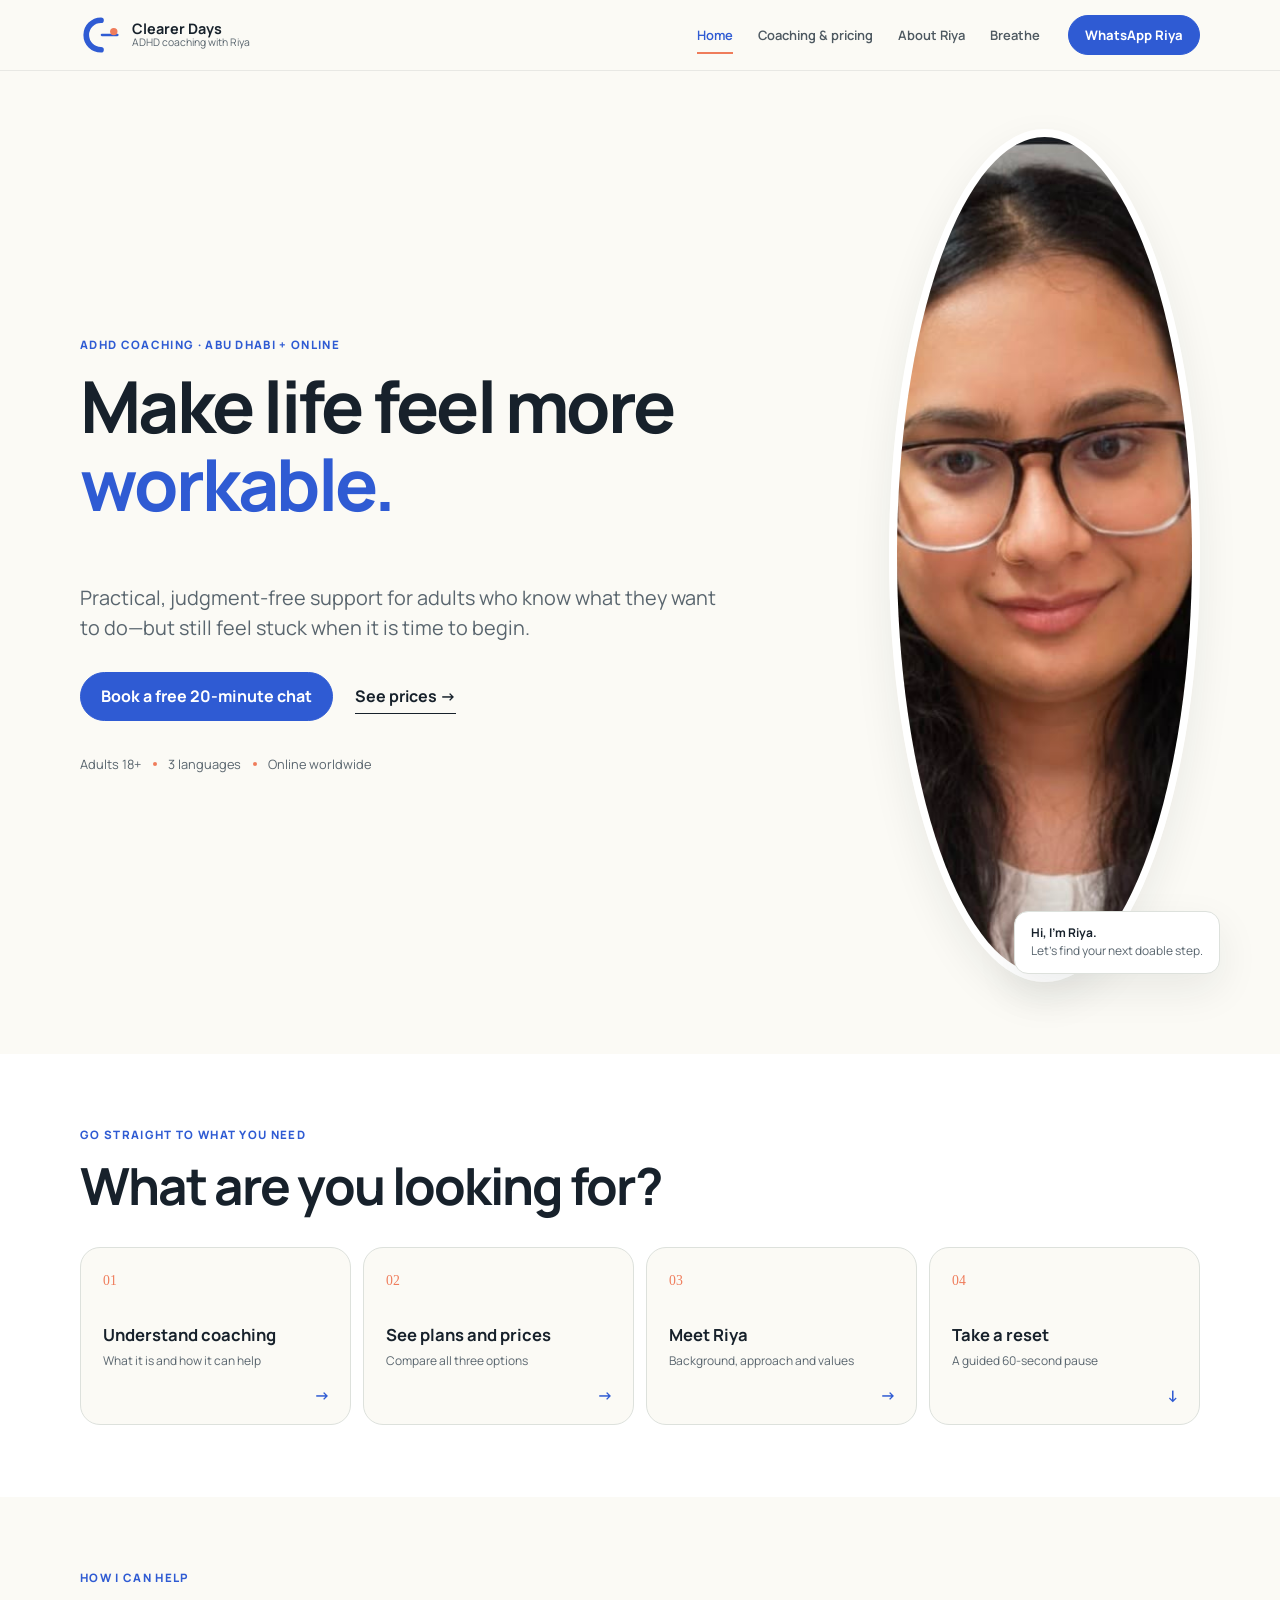
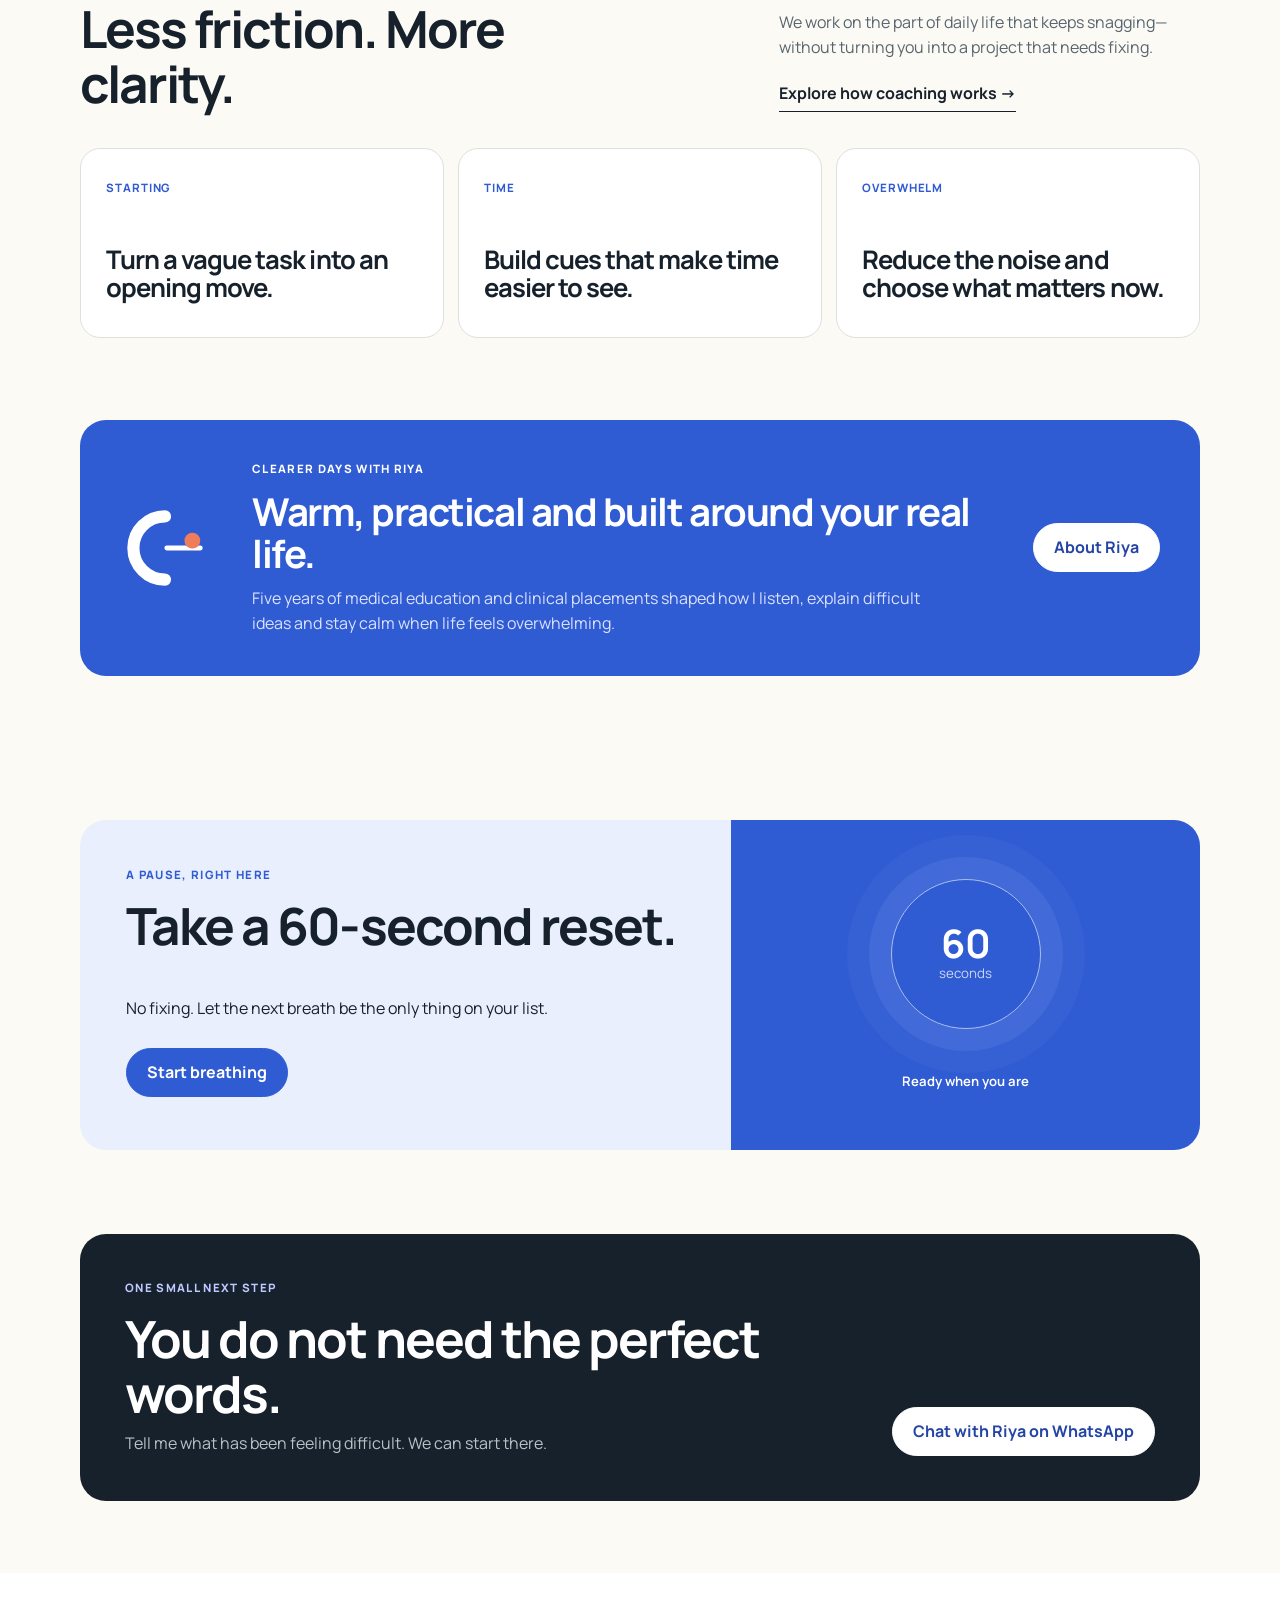
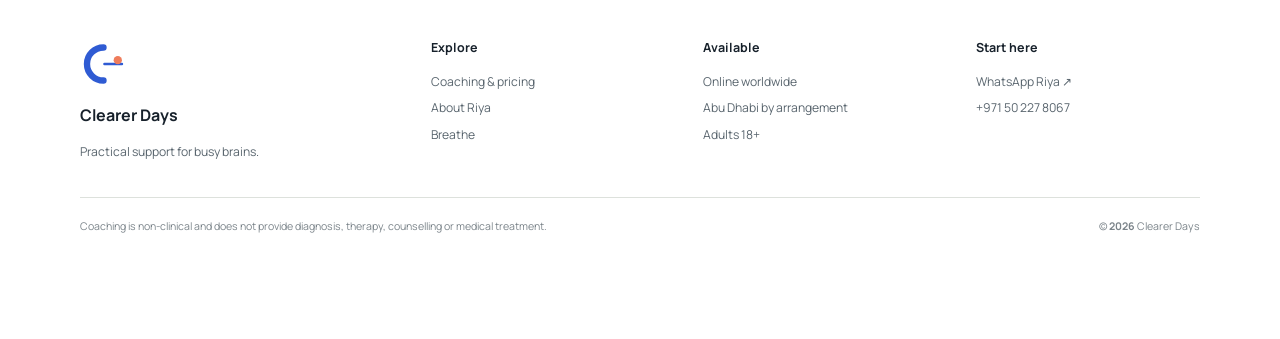
==== commit bdb8ad42: "Redesign Clearer Days site and add brand kit" ====
--- a/index.html
+++ b/index.html
@@ -1,173 +1,34 @@
 <!doctype html>
 <html lang="en">
 <head>
-  <meta charset="utf-8">
-  <meta name="viewport" content="width=device-width, initial-scale=1">
+  <meta charset="utf-8"><meta name="viewport" content="width=device-width,initial-scale=1">
   <title>Clearer Days | ADHD Coaching in Abu Dhabi &amp; Online</title>
   <meta name="description" content="Clearer Days offers practical, compassionate ADHD coaching with Riya Chitnis for adults in Abu Dhabi and online worldwide.">
-  <meta name="theme-color" content="#fbfaf7">
-  <meta property="og:title" content="Clearer Days | ADHD Coaching with Riya Chitnis">
-  <meta property="og:description" content="Practical support for busy brains. Build a life that works with you, one doable step at a time.">
-  <meta property="og:image" content="riyachitnis.JPG">
-  <meta property="og:type" content="website">
-  <link rel="icon" href="data:image/svg+xml,<svg xmlns=%22http://www.w3.org/2000/svg%22 viewBox=%220 0 100 100%22><rect width=%22100%22 height=%22100%22 rx=%2224%22 fill=%22%232554d8%22/><path d=%22M25 54c15 0 15-25 30-25s15 25 30 25M25 70c15 0 15-25 30-25s15 25 30 25%22 fill=%22none%22 stroke=%22white%22 stroke-width=%228%22 stroke-linecap=%22round%22/></svg>">
-  <link rel="stylesheet" href="style.css">
+  <meta name="theme-color" content="#fbfaf5"><meta property="og:title" content="Clearer Days | ADHD Coaching with Riya Chitnis"><meta property="og:description" content="Practical support for busy brains."><meta property="og:image" content="assets/brand/social/instagram-quote-square.png"><meta property="og:type" content="website">
+  <link rel="icon" href="assets/brand/logos/clearer-days-symbol.svg"><link rel="stylesheet" href="style.css">
 </head>
-<body>
+<body data-page="home">
   <a class="skip-link" href="#main">Skip to content</a>
-  <header class="site-header" id="top">
-    <div class="shell nav-wrap">
-      <a class="brand" href="#top" aria-label="Clearer Days, home">
-        <span class="brand-mark" aria-hidden="true">CD</span>
-        <span class="brand-copy"><strong>Clearer Days</strong><small>ADHD coaching with Riya</small></span>
-      </a>
-      <button class="menu-button" id="menuButton" aria-expanded="false" aria-controls="siteNav"><span class="sr-only">Open menu</span><span></span><span></span></button>
-      <nav class="site-nav" id="siteNav" aria-label="Main navigation">
-        <a href="#support">How I help</a><a href="#approach">Approach</a><a href="#work-with-me">Work with me</a><a href="#about">About</a><a href="#faq">FAQ</a>
-      </nav>
-      <a class="button button-small nav-cta" data-whatsapp="fit" href="https://wa.me/971502278067">Start a conversation</a>
-    </div>
-  </header>
-
+  <header class="site-header"><div class="shell header-inner">
+    <a class="brand" href="index.html" aria-label="Clearer Days home"><img src="assets/brand/logos/clearer-days-symbol.svg" alt="" width="42" height="42"><span><strong>Clearer Days</strong><small>ADHD coaching with Riya</small></span></a>
+    <button class="menu-button" aria-expanded="false" aria-controls="mainNav"><span class="sr-only">Open menu</span><i></i><i></i></button>
+    <nav class="main-nav" id="mainNav" aria-label="Main navigation"><a href="index.html" aria-current="page">Home</a><a href="coaching.html">Coaching &amp; pricing</a><a href="about.html">About Riya</a><a href="#breathe">Breathe</a></nav>
+    <a class="button button-small header-cta" data-whatsapp="fit" href="https://wa.me/971502278067">WhatsApp Riya</a>
+  </div></header>
   <main id="main">
-    <section class="hero section">
-      <div class="shell hero-grid">
-        <div class="hero-copy reveal">
-          <p class="eyebrow"><span></span> Clearer Days · Abu Dhabi + online</p>
-          <h1>Life feels lighter when your systems finally fit <em>you.</em></h1>
-          <p class="hero-lede">Practical, judgment-free support for adults who are tired of knowing what to do—but still feeling stuck when it is time to begin.</p>
-          <div class="hero-actions">
-            <a class="button" data-whatsapp="fit" href="https://wa.me/971502278067">Book a free 20-minute chat <span aria-hidden="true">↗</span></a>
-            <a class="text-link" href="#support">See how I can help <span aria-hidden="true">↓</span></a>
-          </div>
-          <ul class="hero-notes" aria-label="Session availability"><li>Adults 18+</li><li>English · Hindi · Marathi</li><li>Online worldwide</li></ul>
-        </div>
-        <div class="hero-portrait reveal reveal-delay">
-          <div class="portrait-card">
-            <img src="riyachitnis.JPG" alt="Riya Chitnis, ADHD coach based in Abu Dhabi" width="853" height="853">
-            <div class="portrait-caption"><span class="status-dot" aria-hidden="true"></span><span><strong>Hi, I’m Riya.</strong><br>Let’s make the next step feel possible.</span></div>
-          </div>
-          <div class="portrait-note note-one" aria-hidden="true">small steps</div><div class="portrait-note note-two" aria-hidden="true">real momentum</div>
-        </div>
-      </div>
-      <div class="shell hero-prompt reveal"><span>Scroll for a calmer way forward</span><i aria-hidden="true"></i></div>
-    </section>
-
-    <section class="support section" id="support">
-      <div class="shell narrow center reveal">
-        <p class="eyebrow eyebrow-centered"><span></span> Start where you are</p>
-        <h2>Where does your day get stuck?</h2>
-        <p class="section-intro">You do not need to explain everything perfectly. Choose the part that feels most familiar.</p>
-      </div>
-      <div class="shell friction-tool reveal" data-friction-tool>
-        <div class="friction-tabs" role="tablist" aria-label="Common ADHD challenges">
-          <button id="tab-starting" role="tab" aria-selected="true" aria-controls="panel-starting" data-friction="starting">Starting</button>
-          <button id="tab-time" role="tab" aria-selected="false" aria-controls="panel-time" data-friction="time" tabindex="-1">Time</button>
-          <button id="tab-overwhelm" role="tab" aria-selected="false" aria-controls="panel-overwhelm" data-friction="overwhelm" tabindex="-1">Overwhelm</button>
-          <button id="tab-consistency" role="tab" aria-selected="false" aria-controls="panel-consistency" data-friction="consistency" tabindex="-1">Consistency</button>
-        </div>
-        <div class="friction-panels">
-          <article id="panel-starting" class="friction-panel active" role="tabpanel" aria-labelledby="tab-starting" tabindex="0">
-            <div class="panel-number">01</div><div><p class="panel-quote">“I want to do it. Why can’t I just start?”</p><h3>We make the first step smaller, clearer and easier to enter.</h3><p>Together, we look at what creates friction—uncertainty, boredom, pressure or too many hidden steps—and design an opening move that works in your actual environment.</p></div><div class="mini-map"><span>notice</span><i></i><span>shrink</span><i></i><span>begin</span></div>
-          </article>
-          <article id="panel-time" class="friction-panel" role="tabpanel" aria-labelledby="tab-time" tabindex="0" hidden>
-            <div class="panel-number">02</div><div><p class="panel-quote">“The day disappears before I catch up with it.”</p><h3>We turn invisible time into cues you can see and use.</h3><p>We build realistic anchors around transitions, planning and deadlines—without trying to schedule every minute or pretending every day has the same energy.</p></div><div class="mini-map"><span>see</span><i></i><span>anchor</span><i></i><span>adjust</span></div>
-          </article>
-          <article id="panel-overwhelm" class="friction-panel" role="tabpanel" aria-labelledby="tab-overwhelm" tabindex="0" hidden>
-            <div class="panel-number">03</div><div><p class="panel-quote">“Everything feels urgent, so I do nothing.”</p><h3>We reduce the noise and find the one decision that matters now.</h3><p>You will learn ways to unload mental clutter, separate urgency from importance and create a gentle route back when emotions or expectations take over.</p></div><div class="mini-map"><span>pause</span><i></i><span>sort</span><i></i><span>choose</span></div>
-          </article>
-          <article id="panel-consistency" class="friction-panel" role="tabpanel" aria-labelledby="tab-consistency" tabindex="0" hidden>
-            <div class="panel-number">04</div><div><p class="panel-quote">“My routines work—until suddenly they don’t.”</p><h3>We build flexible systems that expect life to change.</h3><p>Instead of chasing perfect streaks, we design light, medium and minimum versions of your routines so that restarting becomes a normal skill—not a failure.</p></div><div class="mini-map"><span>test</span><i></i><span>flex</span><i></i><span>return</span></div>
-          </article>
-        </div>
-      </div>
-    </section>
-
-    <section class="approach section" id="approach">
-      <div class="shell approach-grid">
-        <div class="approach-heading reveal">
-          <p class="eyebrow"><span></span> A different kind of support</p><h2>Not another system you have to be perfect at.</h2>
-          <p>I will not hand you a generic planner and tell you to try harder. Coaching is a place to understand what is happening, experiment without shame and build tools around your strengths, responsibilities and energy.</p>
-          <a class="text-link" data-whatsapp="fit" href="https://wa.me/971502278067">Tell me what feels hard <span aria-hidden="true">↗</span></a>
-        </div>
-        <ol class="approach-steps reveal">
-          <li><span>01</span><div><h3>Notice without judgment</h3><p>We slow the pattern down and get curious about what helps, what drains you and what keeps repeating.</p></div></li>
-          <li><span>02</span><div><h3>Design for real life</h3><p>We choose one workable experiment that fits your environment—not an imaginary perfect week.</p></div></li>
-          <li><span>03</span><div><h3>Review and adapt</h3><p>We learn from what happened, keep what worked and adjust the rest without turning it into a verdict on you.</p></div></li>
-        </ol>
-      </div>
-    </section>
-
-    <section class="work section" id="work-with-me">
-      <div class="shell narrow center reveal">
-        <p class="eyebrow eyebrow-centered"><span></span> Work with me</p><h2>Choose the amount of support you need.</h2><p class="section-intro">Every option begins with a free 20-minute conversation to make sure coaching feels like a useful fit.</p>
-      </div>
-      <div class="shell offer-grid">
-        <article class="offer-card reveal">
-          <div class="offer-top"><span>One focused session</span><span>01</span></div><h3>Focus Reset</h3><p class="offer-purpose">For one problem that needs a calmer, clearer way forward.</p><p class="price"><strong>AED 500</strong><span>60 minutes</span></p>
-          <ul><li>One focused coaching session</li><li>A simple personal action plan</li><li>Online or Abu Dhabi by arrangement</li></ul>
-          <a class="button button-outline" data-whatsapp="reset" href="https://wa.me/971502278067">Ask about Focus Reset <span aria-hidden="true">↗</span></a>
-        </article>
-        <article class="offer-card featured reveal reveal-delay">
-          <div class="offer-label">A good place to begin</div><div class="offer-top"><span>Four-week support</span><span>02</span></div><h3>Momentum</h3><p class="offer-purpose">For building one important routine, project or life system with support.</p><p class="price"><strong>AED 1,800</strong><span>4 weekly sessions</span></p>
-          <ul><li>Four private 50-minute sessions</li><li>One clear goal and weekly experiments</li><li>A brief between-session check-in</li></ul>
-          <a class="button" data-whatsapp="momentum" href="https://wa.me/971502278067">Ask about Momentum <span aria-hidden="true">↗</span></a>
-        </article>
-        <article class="offer-card reveal reveal-delay-2">
-          <div class="offer-top"><span>Eight-week support</span><span>03</span></div><h3>Ongoing Partnership</h3><p class="offer-purpose">For connected challenges that need more time, practice and accountability.</p><p class="price"><strong>AED 3,200</strong><span>8 weekly sessions</span></p>
-          <ul><li>Eight private 50-minute sessions</li><li>Structured WhatsApp accountability</li><li>A flexible toolkit you can keep using</li></ul>
-          <a class="button button-outline" data-whatsapp="partnership" href="https://wa.me/971502278067">Ask about Partnership <span aria-hidden="true">↗</span></a>
-        </article>
-      </div>
-      <p class="support-hours shell reveal">Between-session messages are answered during agreed working hours. Coaching is currently available to adults aged 18 and over.</p>
-    </section>
-
-    <section class="about section" id="about">
-      <div class="shell about-grid">
-        <div class="about-photo reveal"><img src="riyachitnis.JPG" alt="Portrait of Riya Chitnis" width="853" height="853" loading="lazy"><div class="photo-note"><span>Based in</span><strong>Abu Dhabi, UAE</strong></div></div>
-        <div class="about-copy reveal reveal-delay">
-          <p class="eyebrow"><span></span> Meet Riya</p><h2>I understand the gap between caring deeply and still feeling stuck.</h2>
-          <p>I have spent much of my life alongside people with ADHD—listening to what is difficult, noticing what helps and understanding how easily capable people can be misunderstood.</p>
-          <p>Five years of medical education and clinical placements shaped the way I listen, explain complex ideas and stay calm when life feels overwhelming. My coaching brings that foundation together with practical problem-solving, warmth and an understanding of the pressures adults face today.</p>
-          <p>I am not here to make you perform a more “normal” version of yourself. I am here to help you build days that are clearer, kinder and more workable for the brain you have.</p>
-          <div class="about-facts"><div><strong>5 years</strong><span>medical education and clinical placements</span></div><div><strong>3 languages</strong><span>English, Hindi and Marathi</span></div><div><strong>1:1</strong><span>personal, collaborative coaching</span></div></div>
-        </div>
-      </div>
-    </section>
-
-    <section class="reset section" aria-labelledby="resetTitle">
-      <div class="shell reset-card reveal">
-        <div class="reset-copy"><p class="eyebrow"><span></span> A pause, right here</p><h2 id="resetTitle">Take a 60-second reset.</h2><p>No fixing. No catching up. Just let the next breath be the only thing on your list.</p><div class="reset-actions"><button class="button" id="breathButton" type="button">Start breathing</button><button class="text-button" id="breathRestart" type="button" hidden>Restart</button></div></div>
-        <div class="breath-stage" aria-live="polite"><div class="breath-ring" id="breathRing"><span id="breathCount">60</span><small>seconds</small></div><p id="breathStatus">Ready when you are</p></div>
-      </div>
-    </section>
-
-    <section class="faq section" id="faq">
-      <div class="shell faq-grid">
-        <div class="faq-heading reveal"><p class="eyebrow"><span></span> Before we begin</p><h2>Useful things to know.</h2><p>If you are unsure whether coaching is the right kind of support, send me a message. The first conversation is free and there is no pressure to continue.</p></div>
-        <div class="faq-list reveal">
-          <details><summary>What is ADHD coaching?</summary><p>It is a collaborative, action-oriented process. We focus on present-day goals, patterns and practical experiments that can support planning, follow-through, routines and self-understanding.</p></details>
-          <details><summary>Do I need an ADHD diagnosis?</summary><p>No. Coaching does not assess or diagnose ADHD. You are welcome if attention, organization or follow-through is getting in the way and you want practical support.</p></details>
-          <details><summary>Is coaching the same as therapy or medical care?</summary><p>No. Coaching is not psychotherapy, counselling, diagnosis or medical treatment. I do not prescribe medication or treat mental health conditions. If your needs are clinical or urgent, I will encourage you to contact an appropriately licensed professional.</p></details>
-          <details><summary>Where do sessions happen?</summary><p>Online sessions are available worldwide. In-person sessions in Abu Dhabi can be arranged in a mutually agreed, appropriate setting.</p></details>
-          <details><summary>What happens in the free conversation?</summary><p>We spend 20 minutes discussing what feels difficult, what you would like to change and whether my approach is a useful fit. It is not a diagnosis and there is no obligation to book.</p></details>
-          <details><summary>Who is coaching not suitable for?</summary><p>Coaching is not crisis care and is not a replacement for clinical support. If you may harm yourself or someone else, contact local emergency services or a qualified crisis service immediately.</p></details>
-        </div>
-      </div>
-    </section>
-
-    <section class="final-cta section"><div class="shell final-card reveal"><div><p class="eyebrow"><span></span> One small next step</p><h2>You do not have to figure it all out before you message me.</h2></div><div><p>Tell me what has been feeling difficult. We can start there.</p><a class="button button-light" data-whatsapp="fit" href="https://wa.me/971502278067">Chat with Riya on WhatsApp <span aria-hidden="true">↗</span></a></div></div></section>
+    <section class="hero compact-section"><div class="shell hero-grid">
+      <div><p class="eyebrow">ADHD coaching · Abu Dhabi + online</p><h1>Make life feel more <em>workable.</em></h1><p class="lede">Practical, judgment-free support for adults who know what they want to do—but still feel stuck when it is time to begin.</p><div class="actions"><a class="button" data-whatsapp="fit" href="https://wa.me/971502278067">Book a free 20-minute chat</a><a class="text-link" href="coaching.html#pricing">See prices →</a></div><ul class="quick-facts"><li>Adults 18+</li><li>3 languages</li><li>Online worldwide</li></ul></div>
+      <figure class="hero-photo"><img src="riyachitnis.JPG" alt="Riya Chitnis, founder of Clearer Days" width="853" height="853"><figcaption><strong>Hi, I’m Riya.</strong><span>Let’s find your next doable step.</span></figcaption></figure>
+    </div></section>
+    <section class="router compact-section" aria-labelledby="routerTitle"><div class="shell"><div class="section-heading"><p class="eyebrow">Go straight to what you need</p><h2 id="routerTitle">What are you looking for?</h2></div><div class="router-grid">
+      <a href="coaching.html#how"><span>01</span><strong>Understand coaching</strong><small>What it is and how it can help</small><b>→</b></a><a href="coaching.html#pricing"><span>02</span><strong>See plans and prices</strong><small>Compare all three options</small><b>→</b></a><a href="about.html"><span>03</span><strong>Meet Riya</strong><small>Background, approach and values</small><b>→</b></a><a href="#breathe"><span>04</span><strong>Take a reset</strong><small>A guided 60-second pause</small><b>↓</b></a>
+    </div></div></section>
+    <section class="overview compact-section"><div class="shell split-heading"><div><p class="eyebrow">How I can help</p><h2>Less friction. More clarity.</h2></div><div><p>We work on the part of daily life that keeps snagging—without turning you into a project that needs fixing.</p><a class="text-link" href="coaching.html#how">Explore how coaching works →</a></div></div><div class="shell mini-card-grid"><article><span>Starting</span><h3>Turn a vague task into an opening move.</h3></article><article><span>Time</span><h3>Build cues that make time easier to see.</h3></article><article><span>Overwhelm</span><h3>Reduce the noise and choose what matters now.</h3></article></div></section>
+    <section class="trust compact-section"><div class="shell trust-card"><img src="assets/brand/logos/clearer-days-symbol-on-blue.svg" alt="" width="110" height="110"><div><p class="eyebrow">Clearer Days with Riya</p><h2>Warm, practical and built around your real life.</h2><p>Five years of medical education and clinical placements shaped how I listen, explain difficult ideas and stay calm when life feels overwhelming.</p></div><a class="button button-light" href="about.html">About Riya</a></div></section>
+    <section class="breathe compact-section" id="breathe" aria-labelledby="breatheTitle"><div class="shell breathe-card"><div><p class="eyebrow">A pause, right here</p><h2 id="breatheTitle">Take a 60-second reset.</h2><p>No fixing. Let the next breath be the only thing on your list.</p><div class="actions"><button class="button" id="breathButton" type="button">Start breathing</button><button class="text-button" id="breathRestart" type="button" hidden>Restart</button></div></div><div class="breath-stage" aria-live="polite"><div class="breath-ring" id="breathRing"><span id="breathCount">60</span><small>seconds</small></div><p id="breathStatus">Ready when you are</p></div></div></section>
+    <section class="closing compact-section"><div class="shell closing-card"><div><p class="eyebrow">One small next step</p><h2>You do not need the perfect words.</h2><p>Tell me what has been feeling difficult. We can start there.</p></div><a class="button button-light" data-whatsapp="fit" href="https://wa.me/971502278067">Chat with Riya on WhatsApp</a></div></section>
   </main>
-
-  <footer class="site-footer">
-    <div class="shell footer-main">
-      <div><a class="brand footer-brand" href="#top"><span class="brand-mark" aria-hidden="true">CD</span><span class="brand-copy"><strong>Clearer Days</strong><small>ADHD coaching with Riya</small></span></a><p>Practical, compassionate support for busy brains.</p></div>
-      <div><h2>Explore</h2><a href="#support">How I help</a><a href="#work-with-me">Work with me</a><a href="#about">About Riya</a><a href="#faq">FAQ</a></div>
-      <div><h2>Availability</h2><p>Online worldwide<br>Abu Dhabi by arrangement<br>Adults 18+</p></div>
-      <div><h2>Start here</h2><a data-whatsapp="fit" href="https://wa.me/971502278067">WhatsApp Riya ↗</a><p class="footer-phone">+971 50 227 8067</p></div>
-    </div>
-    <div class="shell footer-legal"><p>ADHD coaching is non-clinical and does not provide diagnosis, therapy, counselling or medical treatment.</p><p>© <span id="year">2026</span> Clearer Days by Riya Chitnis</p></div>
-  </footer>
+  <footer class="site-footer"><div class="shell footer-grid"><div class="brand-footer"><img src="assets/brand/logos/clearer-days-symbol.svg" alt="" width="52" height="52"><strong>Clearer Days</strong><span>Practical support for busy brains.</span></div><div><strong>Explore</strong><a href="coaching.html">Coaching &amp; pricing</a><a href="about.html">About Riya</a><a href="#breathe">Breathe</a></div><div><strong>Available</strong><span>Online worldwide</span><span>Abu Dhabi by arrangement</span><span>Adults 18+</span></div><div><strong>Start here</strong><a data-whatsapp="fit" href="https://wa.me/971502278067">WhatsApp Riya ↗</a><span>+971 50 227 8067</span></div></div><div class="shell footer-legal"><span>Coaching is non-clinical and does not provide diagnosis, therapy, counselling or medical treatment.</span><span>© <b data-year>2026</b> Clearer Days</span></div></footer>
+  <nav class="mobile-dock" aria-label="Quick navigation"><a href="index.html" aria-current="page"><span>⌂</span>Home</a><a href="coaching.html#pricing"><span>▤</span>Prices</a><a href="#breathe"><span>◯</span>Breathe</a><a data-whatsapp="fit" href="https://wa.me/971502278067"><span>↗</span>Chat</a></nav>
   <script src="script.js"></script>
-</body>
-</html>
+</body></html>
--- a/style.css
+++ b/style.css
@@ -1,261 +1,17 @@
-:root {
-  color-scheme: light;
-  --paper: #fbfaf7;
-  --white: #fff;
-  --ink: #15202b;
-  --muted: #5d6871;
-  --line: #dfe2de;
-  --soft: #f0f1ec;
-  --blue: #2554d8;
-  --blue-dark: #173aa1;
-  --orange: #eb7850;
-  --mint: #dcebdc;
-  --yellow: #f2e6ad;
-  --shadow: 0 18px 50px rgba(24, 34, 43, .09);
-  --radius: 28px;
-  --font: -apple-system, BlinkMacSystemFont, "Segoe UI", Helvetica, Arial, sans-serif;
-}
-
-*, *::before, *::after { box-sizing: border-box; }
-html { scroll-behavior: smooth; scroll-padding-top: 88px; }
-body { margin: 0; background: var(--paper); color: var(--ink); font-family: var(--font); line-height: 1.55; -webkit-font-smoothing: antialiased; }
-body.menu-open { overflow: hidden; }
-img { display: block; max-width: 100%; }
-a { color: inherit; text-decoration: none; }
-button { color: inherit; font: inherit; }
-h1, h2, h3, p { margin-top: 0; }
-h1, h2, h3 { letter-spacing: -.045em; line-height: 1.04; }
-h1 { max-width: 820px; font-size: clamp(3.2rem, 7.4vw, 7.25rem); font-weight: 650; }
-h2 { font-size: clamp(2.4rem, 5vw, 4.7rem); font-weight: 620; }
-h3 { font-size: clamp(1.45rem, 2vw, 2rem); }
-.shell { width: min(1180px, calc(100% - 48px)); margin-inline: auto; }
-.narrow { max-width: 820px; }
-.section { padding: 120px 0; }
-.center { text-align: center; }
-.sr-only { position: absolute; width: 1px; height: 1px; padding: 0; margin: -1px; overflow: hidden; clip: rect(0, 0, 0, 0); white-space: nowrap; border: 0; }
-.skip-link { position: fixed; left: 16px; top: 12px; z-index: 1000; transform: translateY(-150%); padding: 10px 15px; background: var(--ink); color: #fff; border-radius: 8px; }
-.skip-link:focus { transform: translateY(0); }
-:focus-visible { outline: 3px solid var(--orange); outline-offset: 4px; }
-
-.eyebrow { display: flex; gap: 10px; align-items: center; margin-bottom: 24px; color: var(--blue); font-size: .76rem; font-weight: 760; letter-spacing: .13em; text-transform: uppercase; }
-.eyebrow > span { width: 23px; height: 2px; background: var(--orange); }
-.eyebrow-centered { justify-content: center; }
-.section-intro { max-width: 650px; margin: 0 auto; color: var(--muted); font-size: 1.15rem; }
-
-.button { display: inline-flex; min-height: 52px; padding: 13px 22px; align-items: center; justify-content: center; gap: 18px; border: 1px solid var(--blue); border-radius: 999px; background: var(--blue); color: #fff; font-weight: 680; transition: transform .2s ease, background .2s ease, box-shadow .2s ease; }
-.button:hover { transform: translateY(-2px); background: var(--blue-dark); box-shadow: 0 10px 24px rgba(37, 84, 216, .2); }
-.button-small { min-height: 40px; padding: 9px 17px; font-size: .86rem; }
-.button-outline { border-color: var(--line); background: transparent; color: var(--ink); }
-.button-outline:hover { border-color: var(--ink); background: var(--ink); color: #fff; }
-.button-light { border-color: #fff; background: #fff; color: var(--blue-dark); }
-.button-light:hover { background: #eef2ff; }
-.text-link { display: inline-flex; align-items: center; gap: 12px; padding: 8px 0; border-bottom: 1px solid var(--ink); font-weight: 680; }
-.text-button { border: 0; border-bottom: 1px solid currentColor; background: transparent; cursor: pointer; font-weight: 650; }
-
-.site-header { position: sticky; top: 0; z-index: 100; border-bottom: 1px solid rgba(21,32,43,.08); background: rgba(251,250,247,.9); backdrop-filter: blur(20px) saturate(150%); }
-.nav-wrap { height: 72px; display: flex; align-items: center; justify-content: space-between; gap: 24px; }
-.brand { display: inline-flex; align-items: center; gap: 10px; }
-.brand-mark { width: 37px; height: 37px; display: grid; place-items: center; border-radius: 11px; background: var(--blue); color: #fff; font-size: .72rem; font-weight: 800; letter-spacing: -.02em; }
-.brand-copy { display: flex; flex-direction: column; line-height: 1.12; }
-.brand-copy strong { font-size: .92rem; }
-.brand-copy small { color: var(--muted); font-size: .69rem; }
-.site-nav { display: flex; gap: 30px; align-items: center; }
-.site-nav a { color: #4b555d; font-size: .86rem; font-weight: 560; transition: color .2s; }
-.site-nav a:hover { color: var(--blue); }
-.menu-button { display: none; width: 42px; height: 42px; padding: 11px; border: 0; background: transparent; }
-.menu-button span:not(.sr-only) { display: block; width: 20px; height: 2px; margin: 5px auto; background: var(--ink); transition: transform .2s; }
-
-.hero { position: relative; min-height: calc(100vh - 72px); padding-top: 78px; padding-bottom: 35px; overflow: hidden; }
-.hero::before { content: ""; position: absolute; top: 18%; right: -10%; width: 47vw; height: 47vw; border-radius: 50%; background: radial-gradient(circle, rgba(37,84,216,.1), transparent 68%); pointer-events: none; }
-.hero-grid { display: grid; grid-template-columns: minmax(0, 1.15fr) minmax(340px, .72fr); gap: 8vw; align-items: center; }
-.hero-copy h1 { margin-bottom: 32px; }
-.hero-copy h1 em { color: var(--blue); font-family: Georgia, serif; font-weight: 400; }
-.hero-lede { max-width: 680px; color: var(--muted); font-size: clamp(1.15rem, 1.7vw, 1.45rem); line-height: 1.55; }
-.hero-actions { display: flex; align-items: center; gap: 28px; margin-top: 36px; }
-.hero-notes { display: flex; gap: 28px; padding: 0; margin: 50px 0 0; color: var(--muted); font-size: .84rem; list-style: none; }
-.hero-notes li { position: relative; }
-.hero-notes li + li::before { content: ""; position: absolute; left: -15px; top: .55em; width: 4px; height: 4px; border-radius: 50%; background: var(--orange); }
-.hero-portrait { position: relative; padding: 36px 25px 20px; }
-.portrait-card { position: relative; z-index: 1; overflow: hidden; border-radius: 190px 190px 28px 28px; background: #e4e8df; box-shadow: var(--shadow); }
-.portrait-card img { width: 100%; aspect-ratio: .88; object-fit: cover; }
-.portrait-caption { position: absolute; left: 16px; right: 16px; bottom: 16px; display: flex; align-items: center; gap: 11px; padding: 14px 18px; border: 1px solid rgba(255,255,255,.6); border-radius: 18px; background: rgba(255,255,255,.86); backdrop-filter: blur(15px); font-size: .82rem; line-height: 1.35; }
-.status-dot { flex: 0 0 auto; width: 9px; height: 9px; border-radius: 50%; background: #36a66c; box-shadow: 0 0 0 5px rgba(54,166,108,.13); }
-.portrait-note { position: absolute; z-index: 2; padding: 9px 15px; border-radius: 999px; font-family: Georgia, serif; font-size: .85rem; font-style: italic; transform: rotate(-7deg); }
-.note-one { left: -18px; top: 15%; background: var(--yellow); }
-.note-two { right: -22px; top: 34%; background: var(--mint); transform: rotate(7deg); }
-.hero-prompt { display: flex; align-items: center; gap: 14px; margin-top: 48px; color: var(--muted); font-size: .75rem; text-transform: uppercase; letter-spacing: .12em; }
-.hero-prompt i { width: 65px; height: 1px; background: var(--line); }
-
-.support { background: var(--white); }
-.support h2, .work h2 { margin-bottom: 24px; }
-.friction-tool { margin-top: 64px; }
-.friction-tabs { display: flex; max-width: 790px; margin: 0 auto 28px; padding: 6px; border: 1px solid var(--line); border-radius: 999px; background: var(--paper); }
-.friction-tabs button { flex: 1; min-height: 44px; border: 0; border-radius: 999px; background: transparent; color: var(--muted); cursor: pointer; font-weight: 650; }
-.friction-tabs button[aria-selected="true"] { background: var(--ink); color: #fff; }
-.friction-panel { min-height: 380px; display: grid; grid-template-columns: 90px 1fr 210px; gap: 50px; align-items: center; padding: 56px; border: 1px solid var(--line); border-radius: var(--radius); background: var(--paper); }
-.friction-panel[hidden] { display: none; }
-.panel-number { align-self: start; color: var(--orange); font-family: Georgia, serif; font-size: 1.5rem; }
-.panel-quote { color: var(--blue); font-family: Georgia, serif; font-size: 1.1rem; font-style: italic; }
-.friction-panel h3 { max-width: 570px; margin-bottom: 20px; font-size: clamp(2rem, 4vw, 3.6rem); }
-.friction-panel > div:nth-child(2) > p:last-child { max-width: 650px; color: var(--muted); }
-.mini-map { display: flex; flex-direction: column; align-items: center; gap: 10px; color: var(--blue); font-size: .72rem; font-weight: 750; letter-spacing: .1em; text-transform: uppercase; }
-.mini-map span { width: 85px; padding: 11px 6px; text-align: center; border: 1px solid #cbd4f1; border-radius: 999px; background: #fff; }
-.mini-map i { width: 1px; height: 25px; background: #cbd4f1; }
-
-.approach { background: var(--ink); color: #fff; }
-.approach-grid { display: grid; grid-template-columns: .85fr 1.15fr; gap: 10vw; align-items: start; }
-.approach-heading { position: sticky; top: 120px; }
-.approach-heading h2 { margin-bottom: 28px; }
-.approach-heading > p:not(.eyebrow) { color: #aeb7bd; font-size: 1.1rem; }
-.approach-heading .text-link { margin-top: 20px; border-color: #fff; }
-.approach-steps { padding: 0; margin: 0; list-style: none; }
-.approach-steps li { display: grid; grid-template-columns: 58px 1fr; gap: 25px; padding: 34px 0; border-top: 1px solid rgba(255,255,255,.15); }
-.approach-steps li:last-child { border-bottom: 1px solid rgba(255,255,255,.15); }
-.approach-steps > li > span { color: var(--orange); font-family: Georgia, serif; }
-.approach-steps h3 { margin-bottom: 12px; font-size: 2rem; }
-.approach-steps p { margin: 0; color: #aeb7bd; }
-
-.work { background: #f0f1ec; }
-.offer-grid { display: grid; grid-template-columns: repeat(3, 1fr); gap: 20px; margin-top: 64px; align-items: stretch; }
-.offer-card { position: relative; display: flex; flex-direction: column; min-height: 590px; padding: 34px; border: 1px solid #d7dad5; border-radius: var(--radius); background: #fff; }
-.offer-card.featured { border-color: var(--blue); box-shadow: 0 20px 50px rgba(37,84,216,.13); }
-.offer-label { position: absolute; top: -14px; right: 25px; padding: 7px 13px; border-radius: 999px; background: var(--orange); color: #fff; font-size: .7rem; font-weight: 750; }
-.offer-top { display: flex; justify-content: space-between; color: var(--muted); font-size: .75rem; font-weight: 700; letter-spacing: .08em; text-transform: uppercase; }
-.offer-top span:last-child { color: var(--orange); font-family: Georgia, serif; }
-.offer-card h3 { margin: 50px 0 14px; font-size: 2.35rem; }
-.offer-purpose { min-height: 76px; color: var(--muted); }
-.price { display: flex; flex-direction: column; margin: 20px 0 30px; }
-.price strong { font-size: 2.1rem; letter-spacing: -.04em; }
-.price span { color: var(--muted); font-size: .8rem; }
-.offer-card ul { padding: 24px 0 10px; margin: 0 0 28px; border-top: 1px solid var(--line); list-style: none; }
-.offer-card li { position: relative; padding: 8px 0 8px 24px; color: #4f5961; font-size: .93rem; }
-.offer-card li::before { content: "✓"; position: absolute; left: 0; color: var(--blue); font-weight: 800; }
-.offer-card .button { width: 100%; margin-top: auto; }
-.support-hours { margin-top: 30px; color: var(--muted); text-align: center; font-size: .82rem; }
-
-.about { background: var(--white); }
-.about-grid { display: grid; grid-template-columns: minmax(320px, .8fr) 1.2fr; gap: 9vw; align-items: center; }
-.about-photo { position: relative; }
-.about-photo img { width: 100%; aspect-ratio: .86; border-radius: 28px 170px 28px 28px; object-fit: cover; object-position: center; }
-.photo-note { position: absolute; right: -35px; bottom: 35px; display: flex; flex-direction: column; padding: 14px 21px; border: 1px solid var(--line); border-radius: 16px; background: #fff; box-shadow: var(--shadow); font-size: .82rem; }
-.photo-note span { color: var(--muted); }
-.about-copy h2 { margin-bottom: 30px; }
-.about-copy > p:not(.eyebrow) { color: var(--muted); font-size: 1.05rem; }
-.about-facts { display: grid; grid-template-columns: repeat(3, 1fr); gap: 20px; margin-top: 42px; padding-top: 28px; border-top: 1px solid var(--line); }
-.about-facts div { display: flex; flex-direction: column; gap: 6px; }
-.about-facts strong { color: var(--blue); font-size: 1.5rem; }
-.about-facts span { color: var(--muted); font-size: .74rem; line-height: 1.35; }
-
-.reset { padding-top: 30px; background: #fff; }
-.reset-card { display: grid; grid-template-columns: 1.15fr .85fr; min-height: 430px; align-items: center; overflow: hidden; border-radius: 34px; background: #e5edff; }
-.reset-copy { padding: 65px; }
-.reset-copy h2 { margin-bottom: 20px; }
-.reset-copy > p:not(.eyebrow) { max-width: 520px; color: #4e5a6c; font-size: 1.05rem; }
-.reset-actions { display: flex; gap: 20px; align-items: center; margin-top: 30px; }
-.breath-stage { height: 100%; min-height: 430px; display: flex; flex-direction: column; align-items: center; justify-content: center; background: var(--blue); color: #fff; }
-.breath-ring { width: 190px; height: 190px; display: flex; flex-direction: column; align-items: center; justify-content: center; border: 1px solid rgba(255,255,255,.55); border-radius: 50%; box-shadow: 0 0 0 30px rgba(255,255,255,.06), 0 0 0 60px rgba(255,255,255,.035); transition: transform 4s ease-in-out; }
-.breath-ring.inhale { transform: scale(1.18); }
-.breath-ring.exhale { transform: scale(.9); transition-duration: 6s; }
-.breath-ring span { font-size: 3rem; font-weight: 650; line-height: 1; }
-.breath-ring small { opacity: .7; }
-.breath-stage p { margin: 54px 0 0; font-size: .9rem; font-weight: 650; letter-spacing: .05em; }
-
-.faq { background: var(--white); }
-.faq-grid { display: grid; grid-template-columns: .68fr 1fr; gap: 10vw; align-items: start; }
-.faq-heading { position: sticky; top: 120px; }
-.faq-heading h2 { margin-bottom: 26px; }
-.faq-heading > p:last-child { color: var(--muted); }
-.faq-list details { border-top: 1px solid var(--line); }
-.faq-list details:last-child { border-bottom: 1px solid var(--line); }
-.faq-list summary { position: relative; padding: 25px 45px 25px 0; cursor: pointer; font-size: 1.05rem; font-weight: 680; list-style: none; }
-.faq-list summary::-webkit-details-marker { display: none; }
-.faq-list summary::after { content: "+"; position: absolute; right: 5px; color: var(--blue); font-size: 1.5rem; font-weight: 400; transition: transform .2s; }
-.faq-list details[open] summary::after { transform: rotate(45deg); }
-.faq-list details p { max-width: 650px; padding: 0 45px 24px 0; color: var(--muted); }
-
-.final-cta { padding-top: 40px; background: #fff; }
-.final-card { display: grid; grid-template-columns: 1.25fr .75fr; gap: 7vw; align-items: end; padding: 70px; border-radius: 34px; background: var(--blue); color: #fff; }
-.final-card .eyebrow { color: #fff; }
-.final-card h2 { margin: 0; font-size: clamp(2.5rem, 5vw, 4.8rem); }
-.final-card > div:last-child p { margin-bottom: 26px; color: #d9e1ff; }
-
-.site-footer { padding: 85px 0 30px; background: #fff; }
-.footer-main { display: grid; grid-template-columns: 1.5fr repeat(3, 1fr); gap: 60px; padding-bottom: 50px; }
-.footer-brand { margin-bottom: 20px; }
-.footer-main h2 { margin-bottom: 18px; font-size: .72rem; letter-spacing: .11em; text-transform: uppercase; }
-.footer-main > div > a:not(.brand) { display: block; margin: 10px 0; color: #4f5961; font-size: .88rem; }
-.footer-main p { color: var(--muted); font-size: .86rem; line-height: 1.75; }
-.footer-phone { margin-top: 14px; }
-.footer-legal { display: flex; justify-content: space-between; gap: 35px; padding-top: 25px; border-top: 1px solid var(--line); }
-.footer-legal p { max-width: 760px; margin: 0; color: #7a8288; font-size: .72rem; }
-
-.reveal { opacity: 0; transform: translateY(18px); transition: opacity .65s ease, transform .65s ease; }
-.reveal.visible { opacity: 1; transform: none; }
-.reveal-delay { transition-delay: .12s; }
-.reveal-delay-2 { transition-delay: .22s; }
-
-@media (max-width: 1000px) {
-  .site-nav { gap: 18px; }
-  .site-nav a { font-size: .78rem; }
-  .hero-grid { gap: 4vw; }
-  .friction-panel { grid-template-columns: 55px 1fr; }
-  .mini-map { grid-column: 2; flex-direction: row; justify-content: flex-start; }
-  .mini-map i { width: 24px; height: 1px; }
-  .offer-grid { grid-template-columns: 1fr; max-width: 650px; }
-  .offer-card { min-height: auto; }
-  .offer-purpose { min-height: 0; }
-}
-
-@media (max-width: 780px) {
-  .shell { width: min(100% - 32px, 1180px); }
-  .section { padding: 85px 0; }
-  .nav-cta { display: none; }
-  .menu-button { display: block; margin-left: auto; cursor: pointer; }
-  .menu-button[aria-expanded="true"] span:nth-last-child(2) { transform: translateY(3.5px) rotate(45deg); }
-  .menu-button[aria-expanded="true"] span:last-child { transform: translateY(-3.5px) rotate(-45deg); }
-  .site-nav { position: fixed; inset: 72px 0 auto; display: none; flex-direction: column; align-items: stretch; gap: 0; padding: 20px 24px 30px; border-bottom: 1px solid var(--line); background: var(--paper); box-shadow: var(--shadow); }
-  .site-nav.open { display: flex; }
-  .site-nav a { padding: 16px 0; border-bottom: 1px solid var(--line); font-size: 1.05rem; }
-  .hero { min-height: auto; padding-top: 54px; }
-  .hero-grid, .approach-grid, .about-grid, .reset-card, .faq-grid, .final-card { grid-template-columns: 1fr; }
-  .hero-portrait { max-width: 480px; margin: 10px auto 0; }
-  .hero-notes { flex-wrap: wrap; row-gap: 10px; }
-  .approach-heading, .faq-heading { position: static; }
-  .approach-steps { margin-top: 50px; }
-  .friction-tabs { overflow-x: auto; border-radius: 18px; }
-  .friction-tabs button { min-width: 105px; }
-  .friction-panel { min-height: 450px; grid-template-columns: 1fr; gap: 22px; padding: 30px; }
-  .mini-map { grid-column: 1; }
-  .about-photo { max-width: 500px; }
-  .about-copy { margin-top: 25px; }
-  .photo-note { right: -8px; }
-  .reset-copy { padding: 45px 30px; }
-  .breath-stage { min-height: 390px; }
-  .final-card { padding: 45px 30px; }
-  .footer-main { grid-template-columns: 1.2fr 1fr; }
-}
-
-@media (max-width: 520px) {
-  h1 { font-size: clamp(3rem, 15vw, 4.3rem); }
-  h2 { font-size: 2.55rem; }
-  .hero-actions { align-items: flex-start; flex-direction: column; gap: 14px; }
-  .hero-actions .button { width: 100%; }
-  .hero-notes { display: grid; gap: 7px; }
-  .hero-notes li + li::before { display: none; }
-  .portrait-note { display: none; }
-  .friction-tool { width: 100%; }
-  .friction-tabs { margin-inline: 16px; }
-  .friction-panel { border-radius: 0; border-left: 0; border-right: 0; }
-  .mini-map { align-items: center; flex-wrap: wrap; }
-  .about-facts { grid-template-columns: 1fr; }
-  .about-facts div { display: grid; grid-template-columns: 90px 1fr; align-items: center; }
-  .footer-main { grid-template-columns: 1fr; gap: 30px; }
-  .footer-legal { flex-direction: column; }
-}
-
-@media (prefers-reduced-motion: reduce) {
-  html { scroll-behavior: auto; }
-  *, *::before, *::after { animation-duration: .01ms !important; animation-iteration-count: 1 !important; transition-duration: .01ms !important; }
-  .reveal { opacity: 1; transform: none; }
-  .breath-ring { transform: none !important; }
-}
+@font-face{font-family:Manrope;src:url("assets/brand/Manrope-Variable.ttf") format("truetype");font-weight:200 800;font-display:swap}
+:root{color-scheme:light;--paper:#fbfaf5;--white:#fff;--ink:#17212b;--muted:#59656e;--line:#dde1dc;--blue:#2f5bd3;--blue-dark:#2445a5;--coral:#ef7c5b;--mist:#e9effc;--sage:#dce9de;--cream:#f4e4c5;--shadow:0 16px 42px rgba(23,33,43,.08);--radius:24px;--font:Manrope,-apple-system,BlinkMacSystemFont,"Segoe UI",sans-serif}
+*,*::before,*::after{box-sizing:border-box}html{scroll-behavior:smooth;scroll-padding-top:90px}body{margin:0;background:var(--paper);color:var(--ink);font-family:var(--font);line-height:1.55;-webkit-font-smoothing:antialiased}body.menu-open{overflow:hidden}img{display:block;max-width:100%}a{color:inherit;text-decoration:none}button{color:inherit;font:inherit}h1,h2,h3,p{margin-top:0}h1,h2,h3{line-height:1.08;letter-spacing:-.038em}h1{max-width:760px;font-size:clamp(2.75rem,5.6vw,4.55rem);font-weight:720}h2{font-size:clamp(2.05rem,4vw,3.2rem);font-weight:710}h3{font-size:clamp(1.25rem,2vw,1.62rem)}p{max-width:68ch}.shell{width:min(1120px,calc(100% - 40px));margin-inline:auto}.compact-section{padding:72px 0}.sr-only{position:absolute;width:1px;height:1px;padding:0;margin:-1px;overflow:hidden;clip:rect(0,0,0,0);white-space:nowrap;border:0}.skip-link{position:fixed;z-index:1000;left:16px;top:10px;padding:10px 15px;border-radius:10px;background:var(--ink);color:#fff;transform:translateY(-150%)}.skip-link:focus{transform:none}:focus-visible{outline:3px solid var(--coral);outline-offset:3px}
+.eyebrow{margin-bottom:14px;color:var(--blue);font-size:.72rem;font-weight:780;letter-spacing:.115em;text-transform:uppercase}.lede{color:var(--muted);font-size:clamp(1.05rem,1.6vw,1.24rem);line-height:1.55}.button{display:inline-flex;min-height:48px;align-items:center;justify-content:center;padding:11px 20px;border:1px solid var(--blue);border-radius:999px;background:var(--blue);color:#fff;font-weight:720;cursor:pointer;transition:background .18s,transform .18s}.button:hover{background:var(--blue-dark);transform:translateY(-1px)}.button-small{min-height:40px;padding:8px 16px;font-size:.82rem}.button-light{border-color:#fff;background:#fff;color:var(--blue-dark)}.button-light:hover{background:#f0f3ff}.button-outline{border-color:#cbd0cb;background:transparent;color:var(--ink)}.button-outline:hover{border-color:var(--ink);background:var(--ink);color:#fff}.text-link{display:inline-block;padding:5px 0;border-bottom:1px solid currentColor;font-weight:700}.text-button{border:0;border-bottom:1px solid currentColor;background:transparent;cursor:pointer;font-weight:700}.actions{display:flex;align-items:center;gap:22px;margin-top:28px}
+.site-header{position:sticky;top:0;z-index:100;border-bottom:1px solid rgba(23,33,43,.08);background:rgba(251,250,245,.92);backdrop-filter:blur(18px)}.header-inner{height:70px;display:flex;align-items:center;gap:28px}.brand{display:flex;align-items:center;gap:10px;margin-right:auto}.brand img{width:42px;height:42px}.brand span{display:flex;flex-direction:column;line-height:1.14}.brand strong{font-size:.9rem}.brand small{color:var(--muted);font-size:.65rem}.main-nav{display:flex;align-items:center;gap:25px}.main-nav a{padding:7px 0;color:#4e5961;font-size:.81rem;font-weight:620}.main-nav a:hover,.main-nav a[aria-current=page]{color:var(--blue)}.main-nav a[aria-current=page]{box-shadow:0 2px var(--coral)}.menu-button{display:none;width:42px;height:42px;border:0;background:transparent}.menu-button i{display:block;width:20px;height:2px;margin:5px auto;background:var(--ink);transition:transform .18s}
+.hero{padding-top:58px}.hero-grid{display:grid;grid-template-columns:minmax(0,1.25fr) minmax(260px,.55fr);gap:8vw;align-items:center}.hero h1 em{color:var(--blue);font-style:normal}.hero .lede{max-width:650px}.quick-facts{display:flex;gap:27px;padding:0;margin:34px 0 0;color:var(--muted);font-size:.8rem;list-style:none}.quick-facts li+li{position:relative}.quick-facts li+li::before{content:"";position:absolute;left:-15px;top:.6em;width:4px;height:4px;border-radius:50%;background:var(--coral)}.hero-photo{position:relative;max-width:345px;margin:0}.hero-photo img{width:100%;aspect-ratio:1;object-fit:cover;border:8px solid #fff;border-radius:50%;box-shadow:var(--shadow)}.hero-photo figcaption{position:absolute;right:-20px;bottom:8px;display:flex;flex-direction:column;padding:12px 16px;border:1px solid var(--line);border-radius:14px;background:#fff;box-shadow:var(--shadow);font-size:.75rem}.hero-photo figcaption span{color:var(--muted)}
+.router{background:#fff}.section-heading{margin-bottom:34px}.section-heading h2{margin-bottom:10px}.section-heading.centered{text-align:center}.section-heading.centered p{margin-inline:auto}.router-grid{display:grid;grid-template-columns:repeat(4,1fr);gap:12px}.router-grid a{position:relative;min-height:178px;display:flex;flex-direction:column;padding:22px;border:1px solid var(--line);border-radius:20px;background:var(--paper);transition:border .18s,transform .18s,background .18s}.router-grid a:hover{border-color:var(--blue);background:#fff;transform:translateY(-2px)}.router-grid span{color:var(--coral);font-family:Georgia,serif;font-size:.86rem}.router-grid strong{margin:31px 0 4px;font-size:1.04rem}.router-grid small{color:var(--muted);font-size:.75rem}.router-grid b{position:absolute;right:20px;bottom:16px;color:var(--blue)}
+.split-heading{display:grid;grid-template-columns:1fr .72fr;gap:9vw;align-items:end;margin-bottom:36px}.split-heading h2{margin-bottom:0}.split-heading>div:last-child>p{color:var(--muted)}.mini-card-grid,.value-grid{display:grid;grid-template-columns:repeat(3,1fr);gap:14px}.mini-card-grid article,.value-grid article{min-height:190px;padding:25px;border:1px solid var(--line);border-radius:20px;background:#fff}.mini-card-grid span,.value-grid span,.friction-grid span{color:var(--blue);font-size:.72rem;font-weight:750;text-transform:uppercase;letter-spacing:.08em}.mini-card-grid h3{margin:48px 0 0}.trust{padding-top:10px}.trust-card{display:grid;grid-template-columns:100px 1fr auto;gap:32px;align-items:center;padding:40px;border-radius:26px;background:var(--blue);color:#fff}.trust-card .eyebrow{color:#fff}.trust-card h2{margin-bottom:12px;font-size:clamp(1.8rem,3vw,2.65rem)}.trust-card p:last-child{margin-bottom:0;color:#dce3ff}.trust-card>img{width:90px}
+.breathe-card{display:grid;grid-template-columns:1fr .72fr;overflow:hidden;border-radius:26px;background:var(--mist)}.breathe-card>div:first-child{padding:46px}.breath-stage{min-height:330px;display:flex;flex-direction:column;align-items:center;justify-content:center;background:var(--blue);color:#fff}.breath-ring{width:150px;height:150px;display:flex;flex-direction:column;align-items:center;justify-content:center;border:1px solid rgba(255,255,255,.6);border-radius:50%;box-shadow:0 0 0 22px rgba(255,255,255,.06),0 0 0 44px rgba(255,255,255,.035);transition:transform 4s ease-in-out}.breath-ring.inhale{transform:scale(1.15)}.breath-ring.exhale{transform:scale(.9);transition-duration:6s}.breath-ring span{font-size:2.45rem;font-weight:700;line-height:1}.breath-ring small{opacity:.75}.breath-stage p{margin:42px 0 0;font-size:.82rem;font-weight:650}.closing{padding-top:12px}.closing-card{display:grid;grid-template-columns:1fr auto;gap:40px;align-items:end;padding:45px;border-radius:26px;background:var(--ink);color:#fff}.closing-card .eyebrow{color:#bfc9ff}.closing-card h2{margin-bottom:10px}.closing-card p:last-child{margin-bottom:0;color:#bac2c8}
+.page-hero{background:#fff}.page-hero-inner{display:grid;grid-template-columns:1fr 280px;gap:8vw;align-items:end}.page-hero h1{font-size:clamp(2.5rem,5vw,4.2rem)}.page-jumps{display:flex;flex-direction:column;border:1px solid var(--line);border-radius:18px;background:var(--paper)}.page-jumps a{display:flex;justify-content:space-between;padding:13px 17px;border-bottom:1px solid var(--line);font-size:.82rem;font-weight:680}.page-jumps a:last-child{border:0}.page-jumps a::after{content:"↓";color:var(--blue)}.friction-grid{display:grid;grid-template-columns:repeat(2,1fr);gap:14px}.friction-grid article{min-height:220px;padding:28px;border:1px solid var(--line);border-radius:22px;background:#fff}.friction-grid h3{max-width:480px;margin:48px 0 12px}.friction-grid p{margin:0;color:var(--muted)}.process{background:var(--ink);color:#fff}.process .eyebrow{color:#aebeff}.process-list{display:grid;grid-template-columns:repeat(3,1fr);padding:0;list-style:none}.process-list li{display:grid;grid-template-columns:38px 1fr;gap:14px;padding:28px;border-left:1px solid rgba(255,255,255,.15)}.process-list li:first-child{border-left:0}.process-list b{color:var(--coral);font-family:Georgia,serif}.process-list h3{margin-bottom:10px}.process-list p{margin:0;color:#b6bec4;font-size:.9rem}
+.pricing{background:#f0f2ed}.price-grid{display:grid;grid-template-columns:repeat(3,1fr);gap:14px;align-items:stretch}.price-grid article{position:relative;display:flex;flex-direction:column;padding:28px;border:1px solid var(--line);border-radius:22px;background:#fff}.price-grid article.recommended{border-color:var(--blue);box-shadow:0 14px 35px rgba(47,91,211,.1)}.recommend-label{position:absolute;right:20px;top:-12px;padding:5px 10px;border-radius:999px;background:var(--coral);color:#fff;font-size:.66rem;font-weight:750}.price-grid article>span{color:var(--muted);font-size:.7rem;font-weight:700;text-transform:uppercase;letter-spacing:.08em}.price-grid h3{margin:38px 0 10px}.price-grid article>p{min-height:72px;color:var(--muted);font-size:.88rem}.price-grid article>strong{font-size:1.8rem}.price-grid article>small{color:var(--muted)}.price-grid ul{padding:22px 0;margin:24px 0;border-top:1px solid var(--line);list-style:none}.price-grid li{position:relative;padding:6px 0 6px 22px;color:#56616a;font-size:.82rem}.price-grid li::before{content:"✓";position:absolute;left:0;color:var(--blue);font-weight:800}.price-grid .button{margin-top:auto}.fine-print{margin-top:20px;color:var(--muted);text-align:center;font-size:.76rem}.faq{background:#fff}.faq-layout{display:grid;grid-template-columns:.65fr 1fr;gap:9vw}.faq-layout>div:first-child>p:last-child{color:var(--muted)}.faq-list details{border-top:1px solid var(--line)}.faq-list details:last-child{border-bottom:1px solid var(--line)}.faq-list summary{position:relative;padding:20px 38px 20px 0;cursor:pointer;font-weight:700;list-style:none}.faq-list summary::-webkit-details-marker{display:none}.faq-list summary::after{content:"+";position:absolute;right:3px;color:var(--blue);font-size:1.35rem}.faq-list details[open] summary::after{transform:rotate(45deg)}.faq-list details p{padding:0 38px 19px 0;margin:0;color:var(--muted);font-size:.9rem}
+.about-hero{background:#fff}.about-hero-grid{display:grid;grid-template-columns:1fr 330px;gap:8vw;align-items:center}.about-hero h1{font-size:clamp(2.55rem,5vw,4.15rem)}.about-hero figure{margin:0}.about-hero figure img{width:100%;aspect-ratio:1;object-fit:cover;border-radius:50%;box-shadow:var(--shadow)}.about-hero figcaption{margin-top:12px;color:var(--muted);text-align:center;font-size:.73rem}.story-grid{display:grid;grid-template-columns:.62fr 1fr;gap:10vw}.story-grid>div:last-child p{color:var(--muted);font-size:1.03rem}.facts{padding-top:0}.fact-grid{display:grid;grid-template-columns:repeat(4,1fr);gap:12px}.fact-grid article{display:flex;min-height:140px;flex-direction:column;justify-content:flex-end;padding:22px;border-radius:19px;background:var(--mist)}.fact-grid strong{color:var(--blue);font-size:1.55rem}.fact-grid span{margin-top:5px;color:var(--muted);font-size:.74rem}.values{background:#fff}.value-grid article p{color:var(--muted);font-size:.86rem}.value-grid h3{margin-top:42px}.scope-card{display:grid;grid-template-columns:.8fr 1fr;gap:8vw;padding:40px;border:1px solid var(--line);border-radius:24px;background:var(--sage)}.scope-card p{color:#4f5e56}
+.site-footer{padding:65px 0 105px;background:#fff}.footer-grid{display:grid;grid-template-columns:1.35fr repeat(3,1fr);gap:48px}.footer-grid>div{display:flex;flex-direction:column;gap:8px}.footer-grid strong{margin-bottom:7px;font-size:.78rem}.footer-grid a,.footer-grid span{color:var(--muted);font-size:.76rem}.brand-footer img{width:47px;margin-bottom:5px}.brand-footer strong{font-size:1rem}.footer-legal{display:flex;justify-content:space-between;gap:30px;margin-top:35px;padding-top:20px;border-top:1px solid var(--line);color:#7b848a;font-size:.66rem}.mobile-dock{display:none}
+@media(max-width:950px){.main-nav{gap:16px}.main-nav a{font-size:.74rem}.router-grid{grid-template-columns:repeat(2,1fr)}.price-grid{grid-template-columns:1fr;max-width:620px}.price-grid article>p{min-height:0}.process-list{grid-template-columns:1fr}.process-list li{border-left:0;border-top:1px solid rgba(255,255,255,.15)}.process-list li:first-child{border-top:0}.fact-grid{grid-template-columns:repeat(2,1fr)}}
+@media(max-width:760px){html{scroll-padding-top:80px}body{padding-bottom:70px}.shell{width:min(100% - 30px,1120px)}.compact-section{padding:50px 0}.header-inner{height:64px}.header-cta{display:none}.menu-button{display:block;margin-left:auto;cursor:pointer}.menu-button[aria-expanded=true] i:first-of-type{transform:translateY(3.5px) rotate(45deg)}.menu-button[aria-expanded=true] i:last-of-type{transform:translateY(-3.5px) rotate(-45deg)}.main-nav{position:fixed;inset:64px 0 auto;display:none;flex-direction:column;align-items:stretch;gap:0;padding:12px 20px 22px;border-bottom:1px solid var(--line);background:var(--paper);box-shadow:var(--shadow)}.main-nav.open{display:flex}.main-nav a{padding:14px 2px;border-bottom:1px solid var(--line);font-size:.95rem}.main-nav a[aria-current=page]{box-shadow:none;color:var(--blue)}.hero{padding-top:42px}.hero-grid,.page-hero-inner,.about-hero-grid{grid-template-columns:1fr}.hero-photo{width:235px;margin:20px auto 0}.hero-photo figcaption{right:-35px}.quick-facts{flex-wrap:wrap;row-gap:6px}.split-heading,.story-grid,.scope-card,.faq-layout{grid-template-columns:1fr;gap:18px}.mini-card-grid,.value-grid{grid-template-columns:1fr}.mini-card-grid article,.value-grid article{min-height:150px}.trust-card{grid-template-columns:70px 1fr;padding:30px 24px}.trust-card>img{width:65px}.trust-card>.button{grid-column:1/-1;width:100%}.breathe-card{grid-template-columns:1fr}.breathe-card>div:first-child{padding:32px 24px}.breath-stage{min-height:280px}.closing-card{grid-template-columns:1fr;padding:32px 24px}.closing-card .button{width:100%}.page-jumps{display:grid;grid-template-columns:1fr 1fr}.page-jumps a:nth-child(2){border-right:0}.friction-grid{grid-template-columns:1fr}.friction-grid article{min-height:180px}.friction-grid h3{margin-top:34px}.about-hero figure{max-width:280px;margin-inline:auto}.footer-grid{grid-template-columns:1fr 1fr;gap:30px}.footer-legal{flex-direction:column}.mobile-dock{position:fixed;z-index:99;left:8px;right:8px;bottom:8px;height:59px;display:grid;grid-template-columns:repeat(4,1fr);padding:5px;border:1px solid var(--line);border-radius:18px;background:rgba(255,255,255,.96);box-shadow:0 8px 35px rgba(23,33,43,.15);backdrop-filter:blur(15px);padding-bottom:max(5px,env(safe-area-inset-bottom))}.mobile-dock a{display:flex;flex-direction:column;align-items:center;justify-content:center;gap:1px;border-radius:12px;color:var(--muted);font-size:.61rem;font-weight:700}.mobile-dock a span{font-size:1rem;line-height:1}.mobile-dock a[aria-current=page]{background:var(--mist);color:var(--blue)}}
+@media(max-width:470px){h1{font-size:2.72rem}h2{font-size:2.12rem}.actions{align-items:stretch;flex-direction:column;gap:10px}.actions .button{width:100%}.quick-facts{display:grid;gap:4px}.quick-facts li+li::before{display:none}.router-grid{grid-template-columns:1fr}.router-grid a{min-height:142px}.router-grid strong{margin-top:22px}.page-jumps{grid-template-columns:1fr}.page-jumps a{border-right:0}.fact-grid{grid-template-columns:1fr 1fr}.footer-grid{grid-template-columns:1fr}.hero-photo figcaption{right:-12px}}
+@media(prefers-reduced-motion:reduce){html{scroll-behavior:auto}*,*::before,*::after{animation-duration:.01ms!important;transition-duration:.01ms!important}.breath-ring{transform:none!important}}
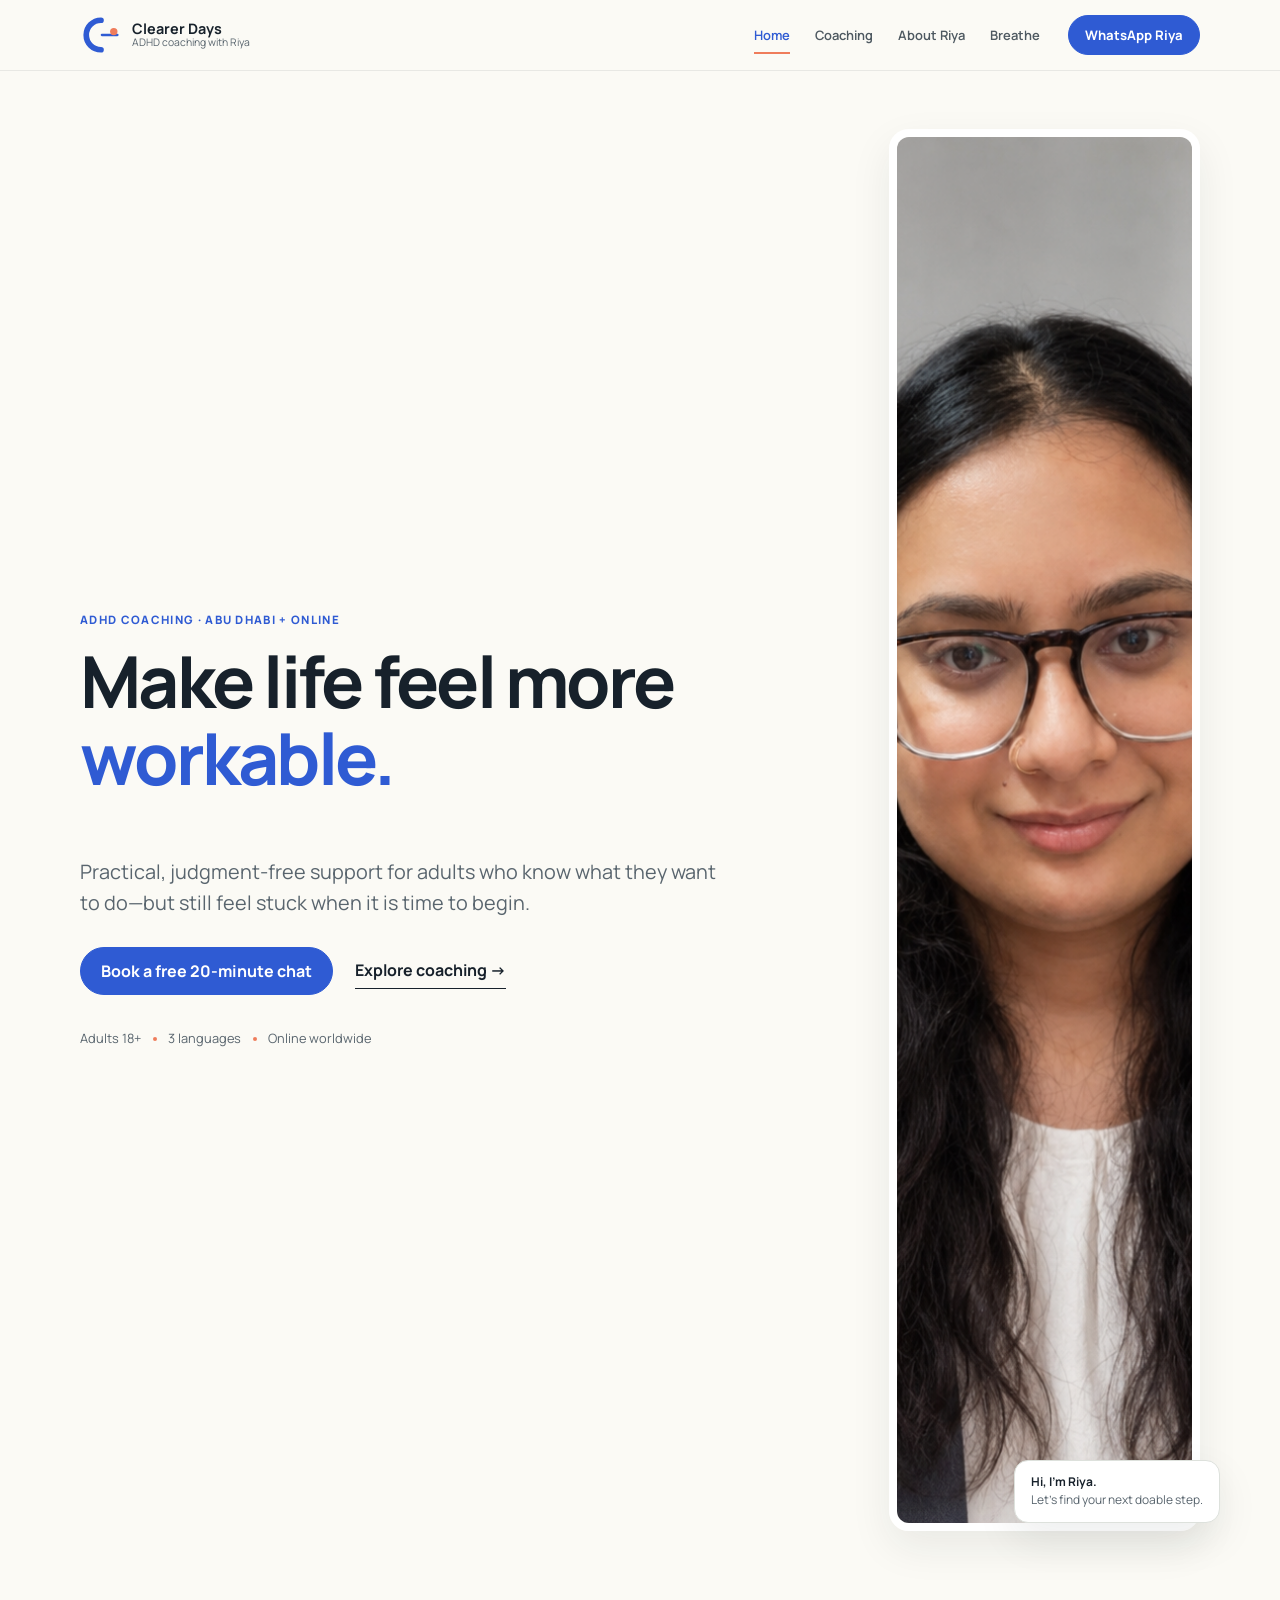
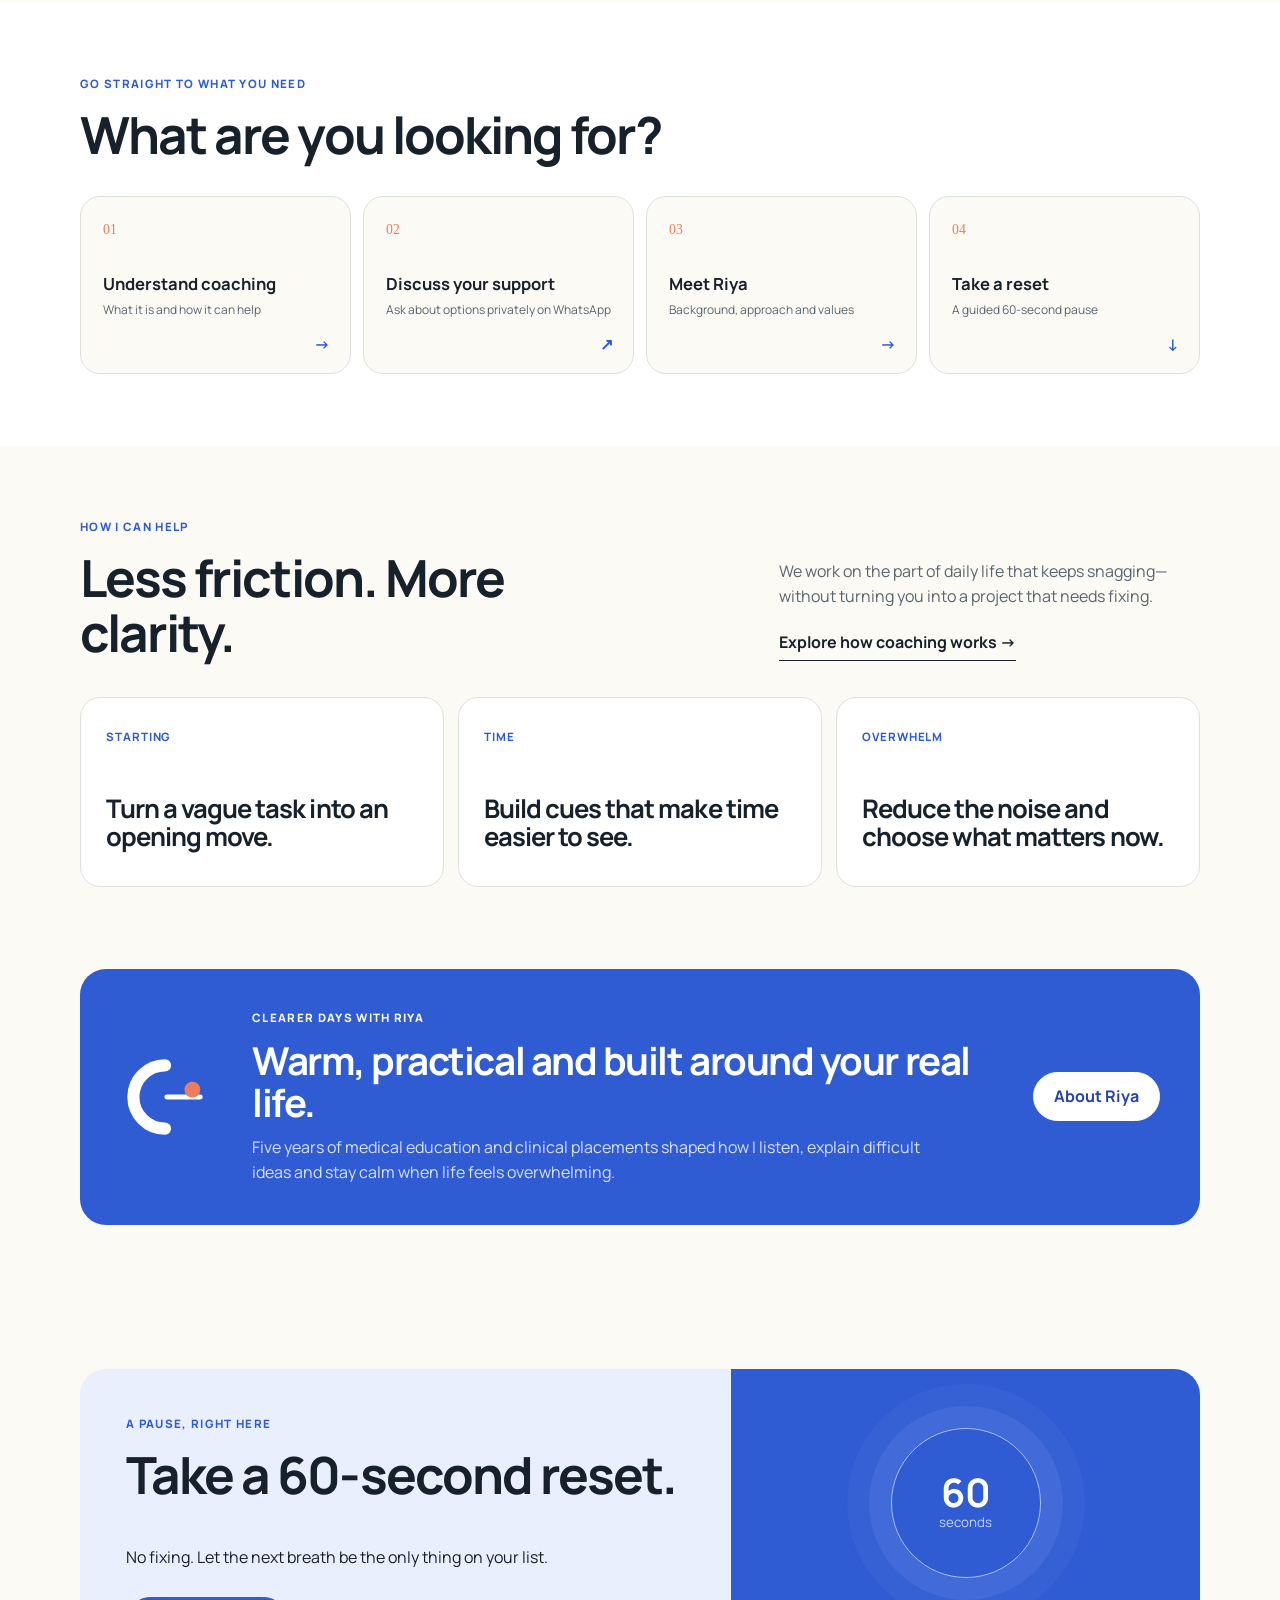
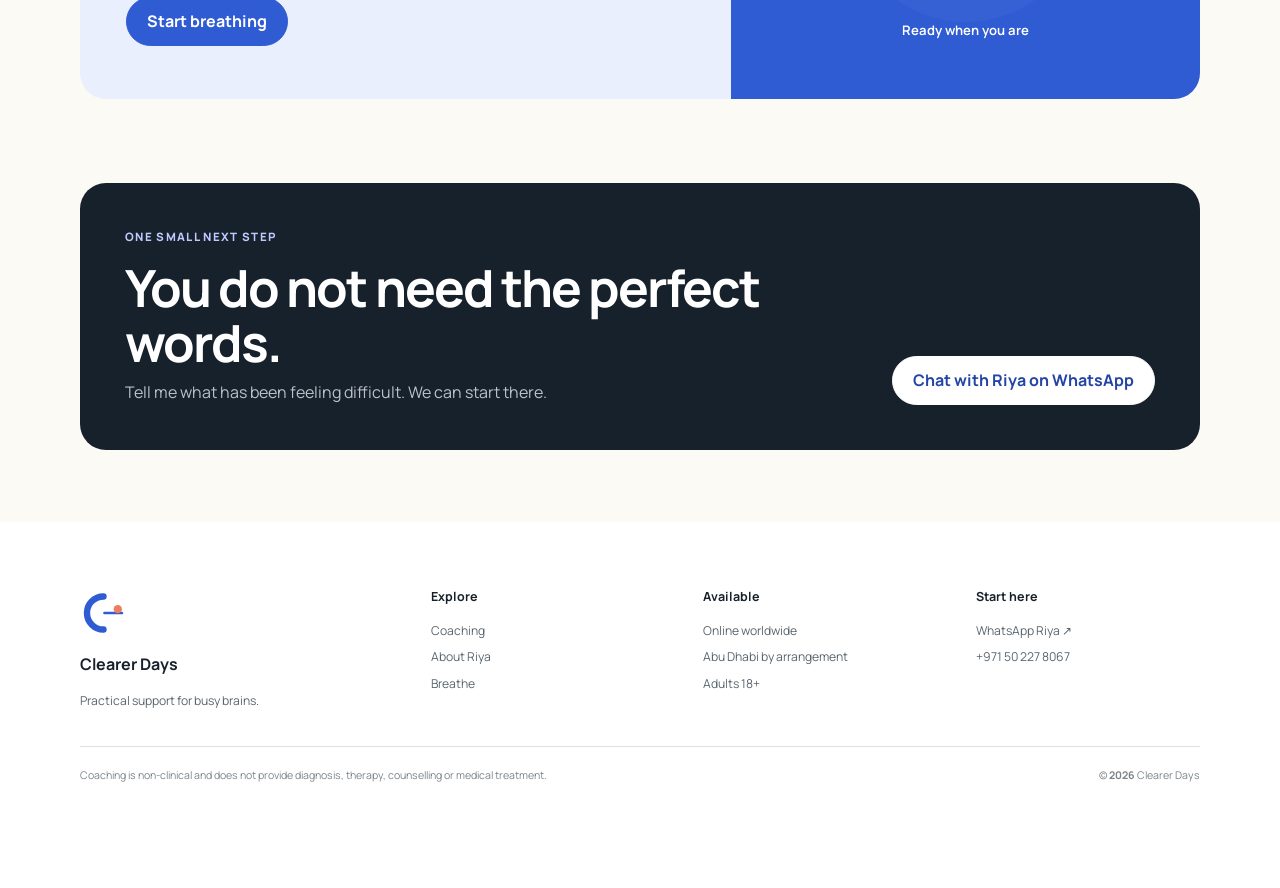
==== commit 89681375: "Simplify coaching enquiries and update portrait" ====
--- a/index.html
+++ b/index.html
@@ -12,23 +12,23 @@
   <header class="site-header"><div class="shell header-inner">
     <a class="brand" href="index.html" aria-label="Clearer Days home"><img src="assets/brand/logos/clearer-days-symbol.svg" alt="" width="42" height="42"><span><strong>Clearer Days</strong><small>ADHD coaching with Riya</small></span></a>
     <button class="menu-button" aria-expanded="false" aria-controls="mainNav"><span class="sr-only">Open menu</span><i></i><i></i></button>
-    <nav class="main-nav" id="mainNav" aria-label="Main navigation"><a href="index.html" aria-current="page">Home</a><a href="coaching.html">Coaching &amp; pricing</a><a href="about.html">About Riya</a><a href="#breathe">Breathe</a></nav>
+    <nav class="main-nav" id="mainNav" aria-label="Main navigation"><a href="index.html" aria-current="page">Home</a><a href="coaching.html">Coaching</a><a href="about.html">About Riya</a><a href="#breathe">Breathe</a></nav>
     <a class="button button-small header-cta" data-whatsapp="fit" href="https://wa.me/971502278067">WhatsApp Riya</a>
   </div></header>
   <main id="main">
     <section class="hero compact-section"><div class="shell hero-grid">
-      <div><p class="eyebrow">ADHD coaching · Abu Dhabi + online</p><h1>Make life feel more <em>workable.</em></h1><p class="lede">Practical, judgment-free support for adults who know what they want to do—but still feel stuck when it is time to begin.</p><div class="actions"><a class="button" data-whatsapp="fit" href="https://wa.me/971502278067">Book a free 20-minute chat</a><a class="text-link" href="coaching.html#pricing">See prices →</a></div><ul class="quick-facts"><li>Adults 18+</li><li>3 languages</li><li>Online worldwide</li></ul></div>
-      <figure class="hero-photo"><img src="riyachitnis.JPG" alt="Riya Chitnis, founder of Clearer Days" width="853" height="853"><figcaption><strong>Hi, I’m Riya.</strong><span>Let’s find your next doable step.</span></figcaption></figure>
+      <div><p class="eyebrow">ADHD coaching · Abu Dhabi + online</p><h1>Make life feel more <em>workable.</em></h1><p class="lede">Practical, judgment-free support for adults who know what they want to do—but still feel stuck when it is time to begin.</p><div class="actions"><a class="button" data-whatsapp="fit" href="https://wa.me/971502278067">Book a free 20-minute chat</a><a class="text-link" href="coaching.html">Explore coaching →</a></div><ul class="quick-facts"><li>Adults 18+</li><li>3 languages</li><li>Online worldwide</li></ul></div>
+      <figure class="hero-photo"><img src="assets/riya-portrait-rectangular.png" alt="Riya Chitnis, founder of Clearer Days" width="1122" height="1402"><figcaption><strong>Hi, I’m Riya.</strong><span>Let’s find your next doable step.</span></figcaption></figure>
     </div></section>
     <section class="router compact-section" aria-labelledby="routerTitle"><div class="shell"><div class="section-heading"><p class="eyebrow">Go straight to what you need</p><h2 id="routerTitle">What are you looking for?</h2></div><div class="router-grid">
-      <a href="coaching.html#how"><span>01</span><strong>Understand coaching</strong><small>What it is and how it can help</small><b>→</b></a><a href="coaching.html#pricing"><span>02</span><strong>See plans and prices</strong><small>Compare all three options</small><b>→</b></a><a href="about.html"><span>03</span><strong>Meet Riya</strong><small>Background, approach and values</small><b>→</b></a><a href="#breathe"><span>04</span><strong>Take a reset</strong><small>A guided 60-second pause</small><b>↓</b></a>
+      <a href="coaching.html#how"><span>01</span><strong>Understand coaching</strong><small>What it is and how it can help</small><b>→</b></a><a data-whatsapp="fit" href="https://wa.me/971502278067"><span>02</span><strong>Discuss your support</strong><small>Ask about options privately on WhatsApp</small><b>↗</b></a><a href="about.html"><span>03</span><strong>Meet Riya</strong><small>Background, approach and values</small><b>→</b></a><a href="#breathe"><span>04</span><strong>Take a reset</strong><small>A guided 60-second pause</small><b>↓</b></a>
     </div></div></section>
     <section class="overview compact-section"><div class="shell split-heading"><div><p class="eyebrow">How I can help</p><h2>Less friction. More clarity.</h2></div><div><p>We work on the part of daily life that keeps snagging—without turning you into a project that needs fixing.</p><a class="text-link" href="coaching.html#how">Explore how coaching works →</a></div></div><div class="shell mini-card-grid"><article><span>Starting</span><h3>Turn a vague task into an opening move.</h3></article><article><span>Time</span><h3>Build cues that make time easier to see.</h3></article><article><span>Overwhelm</span><h3>Reduce the noise and choose what matters now.</h3></article></div></section>
     <section class="trust compact-section"><div class="shell trust-card"><img src="assets/brand/logos/clearer-days-symbol-on-blue.svg" alt="" width="110" height="110"><div><p class="eyebrow">Clearer Days with Riya</p><h2>Warm, practical and built around your real life.</h2><p>Five years of medical education and clinical placements shaped how I listen, explain difficult ideas and stay calm when life feels overwhelming.</p></div><a class="button button-light" href="about.html">About Riya</a></div></section>
     <section class="breathe compact-section" id="breathe" aria-labelledby="breatheTitle"><div class="shell breathe-card"><div><p class="eyebrow">A pause, right here</p><h2 id="breatheTitle">Take a 60-second reset.</h2><p>No fixing. Let the next breath be the only thing on your list.</p><div class="actions"><button class="button" id="breathButton" type="button">Start breathing</button><button class="text-button" id="breathRestart" type="button" hidden>Restart</button></div></div><div class="breath-stage" aria-live="polite"><div class="breath-ring" id="breathRing"><span id="breathCount">60</span><small>seconds</small></div><p id="breathStatus">Ready when you are</p></div></div></section>
     <section class="closing compact-section"><div class="shell closing-card"><div><p class="eyebrow">One small next step</p><h2>You do not need the perfect words.</h2><p>Tell me what has been feeling difficult. We can start there.</p></div><a class="button button-light" data-whatsapp="fit" href="https://wa.me/971502278067">Chat with Riya on WhatsApp</a></div></section>
   </main>
-  <footer class="site-footer"><div class="shell footer-grid"><div class="brand-footer"><img src="assets/brand/logos/clearer-days-symbol.svg" alt="" width="52" height="52"><strong>Clearer Days</strong><span>Practical support for busy brains.</span></div><div><strong>Explore</strong><a href="coaching.html">Coaching &amp; pricing</a><a href="about.html">About Riya</a><a href="#breathe">Breathe</a></div><div><strong>Available</strong><span>Online worldwide</span><span>Abu Dhabi by arrangement</span><span>Adults 18+</span></div><div><strong>Start here</strong><a data-whatsapp="fit" href="https://wa.me/971502278067">WhatsApp Riya ↗</a><span>+971 50 227 8067</span></div></div><div class="shell footer-legal"><span>Coaching is non-clinical and does not provide diagnosis, therapy, counselling or medical treatment.</span><span>© <b data-year>2026</b> Clearer Days</span></div></footer>
-  <nav class="mobile-dock" aria-label="Quick navigation"><a href="index.html" aria-current="page"><span>⌂</span>Home</a><a href="coaching.html#pricing"><span>▤</span>Prices</a><a href="#breathe"><span>◯</span>Breathe</a><a data-whatsapp="fit" href="https://wa.me/971502278067"><span>↗</span>Chat</a></nav>
+  <footer class="site-footer"><div class="shell footer-grid"><div class="brand-footer"><img src="assets/brand/logos/clearer-days-symbol.svg" alt="" width="52" height="52"><strong>Clearer Days</strong><span>Practical support for busy brains.</span></div><div><strong>Explore</strong><a href="coaching.html">Coaching</a><a href="about.html">About Riya</a><a href="#breathe">Breathe</a></div><div><strong>Available</strong><span>Online worldwide</span><span>Abu Dhabi by arrangement</span><span>Adults 18+</span></div><div><strong>Start here</strong><a data-whatsapp="fit" href="https://wa.me/971502278067">WhatsApp Riya ↗</a><span>+971 50 227 8067</span></div></div><div class="shell footer-legal"><span>Coaching is non-clinical and does not provide diagnosis, therapy, counselling or medical treatment.</span><span>© <b data-year>2026</b> Clearer Days</span></div></footer>
+  <nav class="mobile-dock" aria-label="Quick navigation"><a href="index.html" aria-current="page"><span>⌂</span>Home</a><a href="coaching.html"><span>▤</span>Coaching</a><a href="#breathe"><span>◯</span>Breathe</a><a data-whatsapp="fit" href="https://wa.me/971502278067"><span>↗</span>Chat</a></nav>
   <script src="script.js"></script>
 </body></html>
--- a/style.css
+++ b/style.css
@@ -3,15 +3,15 @@
 *,*::before,*::after{box-sizing:border-box}html{scroll-behavior:smooth;scroll-padding-top:90px}body{margin:0;background:var(--paper);color:var(--ink);font-family:var(--font);line-height:1.55;-webkit-font-smoothing:antialiased}body.menu-open{overflow:hidden}img{display:block;max-width:100%}a{color:inherit;text-decoration:none}button{color:inherit;font:inherit}h1,h2,h3,p{margin-top:0}h1,h2,h3{line-height:1.08;letter-spacing:-.038em}h1{max-width:760px;font-size:clamp(2.75rem,5.6vw,4.55rem);font-weight:720}h2{font-size:clamp(2.05rem,4vw,3.2rem);font-weight:710}h3{font-size:clamp(1.25rem,2vw,1.62rem)}p{max-width:68ch}.shell{width:min(1120px,calc(100% - 40px));margin-inline:auto}.compact-section{padding:72px 0}.sr-only{position:absolute;width:1px;height:1px;padding:0;margin:-1px;overflow:hidden;clip:rect(0,0,0,0);white-space:nowrap;border:0}.skip-link{position:fixed;z-index:1000;left:16px;top:10px;padding:10px 15px;border-radius:10px;background:var(--ink);color:#fff;transform:translateY(-150%)}.skip-link:focus{transform:none}:focus-visible{outline:3px solid var(--coral);outline-offset:3px}
 .eyebrow{margin-bottom:14px;color:var(--blue);font-size:.72rem;font-weight:780;letter-spacing:.115em;text-transform:uppercase}.lede{color:var(--muted);font-size:clamp(1.05rem,1.6vw,1.24rem);line-height:1.55}.button{display:inline-flex;min-height:48px;align-items:center;justify-content:center;padding:11px 20px;border:1px solid var(--blue);border-radius:999px;background:var(--blue);color:#fff;font-weight:720;cursor:pointer;transition:background .18s,transform .18s}.button:hover{background:var(--blue-dark);transform:translateY(-1px)}.button-small{min-height:40px;padding:8px 16px;font-size:.82rem}.button-light{border-color:#fff;background:#fff;color:var(--blue-dark)}.button-light:hover{background:#f0f3ff}.button-outline{border-color:#cbd0cb;background:transparent;color:var(--ink)}.button-outline:hover{border-color:var(--ink);background:var(--ink);color:#fff}.text-link{display:inline-block;padding:5px 0;border-bottom:1px solid currentColor;font-weight:700}.text-button{border:0;border-bottom:1px solid currentColor;background:transparent;cursor:pointer;font-weight:700}.actions{display:flex;align-items:center;gap:22px;margin-top:28px}
 .site-header{position:sticky;top:0;z-index:100;border-bottom:1px solid rgba(23,33,43,.08);background:rgba(251,250,245,.92);backdrop-filter:blur(18px)}.header-inner{height:70px;display:flex;align-items:center;gap:28px}.brand{display:flex;align-items:center;gap:10px;margin-right:auto}.brand img{width:42px;height:42px}.brand span{display:flex;flex-direction:column;line-height:1.14}.brand strong{font-size:.9rem}.brand small{color:var(--muted);font-size:.65rem}.main-nav{display:flex;align-items:center;gap:25px}.main-nav a{padding:7px 0;color:#4e5961;font-size:.81rem;font-weight:620}.main-nav a:hover,.main-nav a[aria-current=page]{color:var(--blue)}.main-nav a[aria-current=page]{box-shadow:0 2px var(--coral)}.menu-button{display:none;width:42px;height:42px;border:0;background:transparent}.menu-button i{display:block;width:20px;height:2px;margin:5px auto;background:var(--ink);transition:transform .18s}
-.hero{padding-top:58px}.hero-grid{display:grid;grid-template-columns:minmax(0,1.25fr) minmax(260px,.55fr);gap:8vw;align-items:center}.hero h1 em{color:var(--blue);font-style:normal}.hero .lede{max-width:650px}.quick-facts{display:flex;gap:27px;padding:0;margin:34px 0 0;color:var(--muted);font-size:.8rem;list-style:none}.quick-facts li+li{position:relative}.quick-facts li+li::before{content:"";position:absolute;left:-15px;top:.6em;width:4px;height:4px;border-radius:50%;background:var(--coral)}.hero-photo{position:relative;max-width:345px;margin:0}.hero-photo img{width:100%;aspect-ratio:1;object-fit:cover;border:8px solid #fff;border-radius:50%;box-shadow:var(--shadow)}.hero-photo figcaption{position:absolute;right:-20px;bottom:8px;display:flex;flex-direction:column;padding:12px 16px;border:1px solid var(--line);border-radius:14px;background:#fff;box-shadow:var(--shadow);font-size:.75rem}.hero-photo figcaption span{color:var(--muted)}
+.hero{padding-top:58px}.hero-grid{display:grid;grid-template-columns:minmax(0,1.25fr) minmax(260px,.55fr);gap:8vw;align-items:center}.hero h1 em{color:var(--blue);font-style:normal}.hero .lede{max-width:650px}.quick-facts{display:flex;gap:27px;padding:0;margin:34px 0 0;color:var(--muted);font-size:.8rem;list-style:none}.quick-facts li+li{position:relative}.quick-facts li+li::before{content:"";position:absolute;left:-15px;top:.6em;width:4px;height:4px;border-radius:50%;background:var(--coral)}.hero-photo{position:relative;max-width:345px;margin:0}.hero-photo img{width:100%;aspect-ratio:4/5;object-fit:cover;object-position:center top;border:8px solid #fff;border-radius:20px;box-shadow:var(--shadow)}.hero-photo figcaption{position:absolute;right:-20px;bottom:8px;display:flex;flex-direction:column;padding:12px 16px;border:1px solid var(--line);border-radius:14px;background:#fff;box-shadow:var(--shadow);font-size:.75rem}.hero-photo figcaption span{color:var(--muted)}
 .router{background:#fff}.section-heading{margin-bottom:34px}.section-heading h2{margin-bottom:10px}.section-heading.centered{text-align:center}.section-heading.centered p{margin-inline:auto}.router-grid{display:grid;grid-template-columns:repeat(4,1fr);gap:12px}.router-grid a{position:relative;min-height:178px;display:flex;flex-direction:column;padding:22px;border:1px solid var(--line);border-radius:20px;background:var(--paper);transition:border .18s,transform .18s,background .18s}.router-grid a:hover{border-color:var(--blue);background:#fff;transform:translateY(-2px)}.router-grid span{color:var(--coral);font-family:Georgia,serif;font-size:.86rem}.router-grid strong{margin:31px 0 4px;font-size:1.04rem}.router-grid small{color:var(--muted);font-size:.75rem}.router-grid b{position:absolute;right:20px;bottom:16px;color:var(--blue)}
 .split-heading{display:grid;grid-template-columns:1fr .72fr;gap:9vw;align-items:end;margin-bottom:36px}.split-heading h2{margin-bottom:0}.split-heading>div:last-child>p{color:var(--muted)}.mini-card-grid,.value-grid{display:grid;grid-template-columns:repeat(3,1fr);gap:14px}.mini-card-grid article,.value-grid article{min-height:190px;padding:25px;border:1px solid var(--line);border-radius:20px;background:#fff}.mini-card-grid span,.value-grid span,.friction-grid span{color:var(--blue);font-size:.72rem;font-weight:750;text-transform:uppercase;letter-spacing:.08em}.mini-card-grid h3{margin:48px 0 0}.trust{padding-top:10px}.trust-card{display:grid;grid-template-columns:100px 1fr auto;gap:32px;align-items:center;padding:40px;border-radius:26px;background:var(--blue);color:#fff}.trust-card .eyebrow{color:#fff}.trust-card h2{margin-bottom:12px;font-size:clamp(1.8rem,3vw,2.65rem)}.trust-card p:last-child{margin-bottom:0;color:#dce3ff}.trust-card>img{width:90px}
 .breathe-card{display:grid;grid-template-columns:1fr .72fr;overflow:hidden;border-radius:26px;background:var(--mist)}.breathe-card>div:first-child{padding:46px}.breath-stage{min-height:330px;display:flex;flex-direction:column;align-items:center;justify-content:center;background:var(--blue);color:#fff}.breath-ring{width:150px;height:150px;display:flex;flex-direction:column;align-items:center;justify-content:center;border:1px solid rgba(255,255,255,.6);border-radius:50%;box-shadow:0 0 0 22px rgba(255,255,255,.06),0 0 0 44px rgba(255,255,255,.035);transition:transform 4s ease-in-out}.breath-ring.inhale{transform:scale(1.15)}.breath-ring.exhale{transform:scale(.9);transition-duration:6s}.breath-ring span{font-size:2.45rem;font-weight:700;line-height:1}.breath-ring small{opacity:.75}.breath-stage p{margin:42px 0 0;font-size:.82rem;font-weight:650}.closing{padding-top:12px}.closing-card{display:grid;grid-template-columns:1fr auto;gap:40px;align-items:end;padding:45px;border-radius:26px;background:var(--ink);color:#fff}.closing-card .eyebrow{color:#bfc9ff}.closing-card h2{margin-bottom:10px}.closing-card p:last-child{margin-bottom:0;color:#bac2c8}
 .page-hero{background:#fff}.page-hero-inner{display:grid;grid-template-columns:1fr 280px;gap:8vw;align-items:end}.page-hero h1{font-size:clamp(2.5rem,5vw,4.2rem)}.page-jumps{display:flex;flex-direction:column;border:1px solid var(--line);border-radius:18px;background:var(--paper)}.page-jumps a{display:flex;justify-content:space-between;padding:13px 17px;border-bottom:1px solid var(--line);font-size:.82rem;font-weight:680}.page-jumps a:last-child{border:0}.page-jumps a::after{content:"↓";color:var(--blue)}.friction-grid{display:grid;grid-template-columns:repeat(2,1fr);gap:14px}.friction-grid article{min-height:220px;padding:28px;border:1px solid var(--line);border-radius:22px;background:#fff}.friction-grid h3{max-width:480px;margin:48px 0 12px}.friction-grid p{margin:0;color:var(--muted)}.process{background:var(--ink);color:#fff}.process .eyebrow{color:#aebeff}.process-list{display:grid;grid-template-columns:repeat(3,1fr);padding:0;list-style:none}.process-list li{display:grid;grid-template-columns:38px 1fr;gap:14px;padding:28px;border-left:1px solid rgba(255,255,255,.15)}.process-list li:first-child{border-left:0}.process-list b{color:var(--coral);font-family:Georgia,serif}.process-list h3{margin-bottom:10px}.process-list p{margin:0;color:#b6bec4;font-size:.9rem}
-.pricing{background:#f0f2ed}.price-grid{display:grid;grid-template-columns:repeat(3,1fr);gap:14px;align-items:stretch}.price-grid article{position:relative;display:flex;flex-direction:column;padding:28px;border:1px solid var(--line);border-radius:22px;background:#fff}.price-grid article.recommended{border-color:var(--blue);box-shadow:0 14px 35px rgba(47,91,211,.1)}.recommend-label{position:absolute;right:20px;top:-12px;padding:5px 10px;border-radius:999px;background:var(--coral);color:#fff;font-size:.66rem;font-weight:750}.price-grid article>span{color:var(--muted);font-size:.7rem;font-weight:700;text-transform:uppercase;letter-spacing:.08em}.price-grid h3{margin:38px 0 10px}.price-grid article>p{min-height:72px;color:var(--muted);font-size:.88rem}.price-grid article>strong{font-size:1.8rem}.price-grid article>small{color:var(--muted)}.price-grid ul{padding:22px 0;margin:24px 0;border-top:1px solid var(--line);list-style:none}.price-grid li{position:relative;padding:6px 0 6px 22px;color:#56616a;font-size:.82rem}.price-grid li::before{content:"✓";position:absolute;left:0;color:var(--blue);font-weight:800}.price-grid .button{margin-top:auto}.fine-print{margin-top:20px;color:var(--muted);text-align:center;font-size:.76rem}.faq{background:#fff}.faq-layout{display:grid;grid-template-columns:.65fr 1fr;gap:9vw}.faq-layout>div:first-child>p:last-child{color:var(--muted)}.faq-list details{border-top:1px solid var(--line)}.faq-list details:last-child{border-bottom:1px solid var(--line)}.faq-list summary{position:relative;padding:20px 38px 20px 0;cursor:pointer;font-weight:700;list-style:none}.faq-list summary::-webkit-details-marker{display:none}.faq-list summary::after{content:"+";position:absolute;right:3px;color:var(--blue);font-size:1.35rem}.faq-list details[open] summary::after{transform:rotate(45deg)}.faq-list details p{padding:0 38px 19px 0;margin:0;color:var(--muted);font-size:.9rem}
-.about-hero{background:#fff}.about-hero-grid{display:grid;grid-template-columns:1fr 330px;gap:8vw;align-items:center}.about-hero h1{font-size:clamp(2.55rem,5vw,4.15rem)}.about-hero figure{margin:0}.about-hero figure img{width:100%;aspect-ratio:1;object-fit:cover;border-radius:50%;box-shadow:var(--shadow)}.about-hero figcaption{margin-top:12px;color:var(--muted);text-align:center;font-size:.73rem}.story-grid{display:grid;grid-template-columns:.62fr 1fr;gap:10vw}.story-grid>div:last-child p{color:var(--muted);font-size:1.03rem}.facts{padding-top:0}.fact-grid{display:grid;grid-template-columns:repeat(4,1fr);gap:12px}.fact-grid article{display:flex;min-height:140px;flex-direction:column;justify-content:flex-end;padding:22px;border-radius:19px;background:var(--mist)}.fact-grid strong{color:var(--blue);font-size:1.55rem}.fact-grid span{margin-top:5px;color:var(--muted);font-size:.74rem}.values{background:#fff}.value-grid article p{color:var(--muted);font-size:.86rem}.value-grid h3{margin-top:42px}.scope-card{display:grid;grid-template-columns:.8fr 1fr;gap:8vw;padding:40px;border:1px solid var(--line);border-radius:24px;background:var(--sage)}.scope-card p{color:#4f5e56}
+.support-options{background:var(--sage)}.support-card{display:grid;grid-template-columns:1fr auto;gap:7vw;align-items:center}.support-card h2{margin-bottom:14px}.support-card p{color:#4f5e56}.support-card .fine-print{margin:18px 0 0;text-align:left;font-size:.76rem}.faq{background:#fff}.faq-layout{display:grid;grid-template-columns:.65fr 1fr;gap:9vw}.faq-layout>div:first-child>p:last-child{color:var(--muted)}.faq-list details{border-top:1px solid var(--line)}.faq-list details:last-child{border-bottom:1px solid var(--line)}.faq-list summary{position:relative;padding:20px 38px 20px 0;cursor:pointer;font-weight:700;list-style:none}.faq-list summary::-webkit-details-marker{display:none}.faq-list summary::after{content:"+";position:absolute;right:3px;color:var(--blue);font-size:1.35rem}.faq-list details[open] summary::after{transform:rotate(45deg)}.faq-list details p{padding:0 38px 19px 0;margin:0;color:var(--muted);font-size:.9rem}
+.about-hero{background:#fff}.about-hero-grid{display:grid;grid-template-columns:1fr 330px;gap:8vw;align-items:center}.about-hero h1{font-size:clamp(2.55rem,5vw,4.15rem)}.about-hero figure{margin:0}.about-hero figure img{width:100%;aspect-ratio:4/5;object-fit:cover;object-position:center top;border-radius:20px;box-shadow:var(--shadow)}.about-hero figcaption{margin-top:12px;color:var(--muted);text-align:center;font-size:.73rem}.story-grid{display:grid;grid-template-columns:.62fr 1fr;gap:10vw}.story-grid>div:last-child p{color:var(--muted);font-size:1.03rem}.facts{padding-top:0}.fact-grid{display:grid;grid-template-columns:repeat(4,1fr);gap:12px}.fact-grid article{display:flex;min-height:140px;flex-direction:column;justify-content:flex-end;padding:22px;border-radius:19px;background:var(--mist)}.fact-grid strong{color:var(--blue);font-size:1.55rem}.fact-grid span{margin-top:5px;color:var(--muted);font-size:.74rem}.values{background:#fff}.value-grid article p{color:var(--muted);font-size:.86rem}.value-grid h3{margin-top:42px}.scope-card{display:grid;grid-template-columns:.8fr 1fr;gap:8vw;padding:40px;border:1px solid var(--line);border-radius:24px;background:var(--sage)}.scope-card p{color:#4f5e56}
 .site-footer{padding:65px 0 105px;background:#fff}.footer-grid{display:grid;grid-template-columns:1.35fr repeat(3,1fr);gap:48px}.footer-grid>div{display:flex;flex-direction:column;gap:8px}.footer-grid strong{margin-bottom:7px;font-size:.78rem}.footer-grid a,.footer-grid span{color:var(--muted);font-size:.76rem}.brand-footer img{width:47px;margin-bottom:5px}.brand-footer strong{font-size:1rem}.footer-legal{display:flex;justify-content:space-between;gap:30px;margin-top:35px;padding-top:20px;border-top:1px solid var(--line);color:#7b848a;font-size:.66rem}.mobile-dock{display:none}
-@media(max-width:950px){.main-nav{gap:16px}.main-nav a{font-size:.74rem}.router-grid{grid-template-columns:repeat(2,1fr)}.price-grid{grid-template-columns:1fr;max-width:620px}.price-grid article>p{min-height:0}.process-list{grid-template-columns:1fr}.process-list li{border-left:0;border-top:1px solid rgba(255,255,255,.15)}.process-list li:first-child{border-top:0}.fact-grid{grid-template-columns:repeat(2,1fr)}}
-@media(max-width:760px){html{scroll-padding-top:80px}body{padding-bottom:70px}.shell{width:min(100% - 30px,1120px)}.compact-section{padding:50px 0}.header-inner{height:64px}.header-cta{display:none}.menu-button{display:block;margin-left:auto;cursor:pointer}.menu-button[aria-expanded=true] i:first-of-type{transform:translateY(3.5px) rotate(45deg)}.menu-button[aria-expanded=true] i:last-of-type{transform:translateY(-3.5px) rotate(-45deg)}.main-nav{position:fixed;inset:64px 0 auto;display:none;flex-direction:column;align-items:stretch;gap:0;padding:12px 20px 22px;border-bottom:1px solid var(--line);background:var(--paper);box-shadow:var(--shadow)}.main-nav.open{display:flex}.main-nav a{padding:14px 2px;border-bottom:1px solid var(--line);font-size:.95rem}.main-nav a[aria-current=page]{box-shadow:none;color:var(--blue)}.hero{padding-top:42px}.hero-grid,.page-hero-inner,.about-hero-grid{grid-template-columns:1fr}.hero-photo{width:235px;margin:20px auto 0}.hero-photo figcaption{right:-35px}.quick-facts{flex-wrap:wrap;row-gap:6px}.split-heading,.story-grid,.scope-card,.faq-layout{grid-template-columns:1fr;gap:18px}.mini-card-grid,.value-grid{grid-template-columns:1fr}.mini-card-grid article,.value-grid article{min-height:150px}.trust-card{grid-template-columns:70px 1fr;padding:30px 24px}.trust-card>img{width:65px}.trust-card>.button{grid-column:1/-1;width:100%}.breathe-card{grid-template-columns:1fr}.breathe-card>div:first-child{padding:32px 24px}.breath-stage{min-height:280px}.closing-card{grid-template-columns:1fr;padding:32px 24px}.closing-card .button{width:100%}.page-jumps{display:grid;grid-template-columns:1fr 1fr}.page-jumps a:nth-child(2){border-right:0}.friction-grid{grid-template-columns:1fr}.friction-grid article{min-height:180px}.friction-grid h3{margin-top:34px}.about-hero figure{max-width:280px;margin-inline:auto}.footer-grid{grid-template-columns:1fr 1fr;gap:30px}.footer-legal{flex-direction:column}.mobile-dock{position:fixed;z-index:99;left:8px;right:8px;bottom:8px;height:59px;display:grid;grid-template-columns:repeat(4,1fr);padding:5px;border:1px solid var(--line);border-radius:18px;background:rgba(255,255,255,.96);box-shadow:0 8px 35px rgba(23,33,43,.15);backdrop-filter:blur(15px);padding-bottom:max(5px,env(safe-area-inset-bottom))}.mobile-dock a{display:flex;flex-direction:column;align-items:center;justify-content:center;gap:1px;border-radius:12px;color:var(--muted);font-size:.61rem;font-weight:700}.mobile-dock a span{font-size:1rem;line-height:1}.mobile-dock a[aria-current=page]{background:var(--mist);color:var(--blue)}}
+@media(max-width:950px){.main-nav{gap:16px}.main-nav a{font-size:.74rem}.router-grid{grid-template-columns:repeat(2,1fr)}.process-list{grid-template-columns:1fr}.process-list li{border-left:0;border-top:1px solid rgba(255,255,255,.15)}.process-list li:first-child{border-top:0}.fact-grid{grid-template-columns:repeat(2,1fr)}}
+@media(max-width:760px){html{scroll-padding-top:80px}body{padding-bottom:70px}.shell{width:min(100% - 30px,1120px)}.compact-section{padding:50px 0}.header-inner{height:64px}.header-cta{display:none}.menu-button{display:block;margin-left:auto;cursor:pointer}.menu-button[aria-expanded=true] i:first-of-type{transform:translateY(3.5px) rotate(45deg)}.menu-button[aria-expanded=true] i:last-of-type{transform:translateY(-3.5px) rotate(-45deg)}.main-nav{position:fixed;inset:64px 0 auto;display:none;flex-direction:column;align-items:stretch;gap:0;padding:12px 20px 22px;border-bottom:1px solid var(--line);background:var(--paper);box-shadow:var(--shadow)}.main-nav.open{display:flex}.main-nav a{padding:14px 2px;border-bottom:1px solid var(--line);font-size:.95rem}.main-nav a[aria-current=page]{box-shadow:none;color:var(--blue)}.hero{padding-top:42px}.hero-grid,.page-hero-inner,.about-hero-grid{grid-template-columns:1fr}.hero-photo{width:235px;margin:20px auto 0}.hero-photo figcaption{right:-35px}.quick-facts{flex-wrap:wrap;row-gap:6px}.split-heading,.story-grid,.scope-card,.faq-layout,.support-card{grid-template-columns:1fr;gap:18px}.support-card .button{width:100%}.mini-card-grid,.value-grid{grid-template-columns:1fr}.mini-card-grid article,.value-grid article{min-height:150px}.trust-card{grid-template-columns:70px 1fr;padding:30px 24px}.trust-card>img{width:65px}.trust-card>.button{grid-column:1/-1;width:100%}.breathe-card{grid-template-columns:1fr}.breathe-card>div:first-child{padding:32px 24px}.breath-stage{min-height:280px}.closing-card{grid-template-columns:1fr;padding:32px 24px}.closing-card .button{width:100%}.page-jumps{display:grid;grid-template-columns:1fr 1fr}.page-jumps a:nth-child(2){border-right:0}.friction-grid{grid-template-columns:1fr}.friction-grid article{min-height:180px}.friction-grid h3{margin-top:34px}.about-hero figure{max-width:280px;margin-inline:auto}.footer-grid{grid-template-columns:1fr 1fr;gap:30px}.footer-legal{flex-direction:column}.mobile-dock{position:fixed;z-index:99;left:8px;right:8px;bottom:8px;height:59px;display:grid;grid-template-columns:repeat(4,1fr);padding:5px;border:1px solid var(--line);border-radius:18px;background:rgba(255,255,255,.96);box-shadow:0 8px 35px rgba(23,33,43,.15);backdrop-filter:blur(15px);padding-bottom:max(5px,env(safe-area-inset-bottom))}.mobile-dock a{display:flex;flex-direction:column;align-items:center;justify-content:center;gap:1px;border-radius:12px;color:var(--muted);font-size:.61rem;font-weight:700}.mobile-dock a span{font-size:1rem;line-height:1}.mobile-dock a[aria-current=page]{background:var(--mist);color:var(--blue)}}
 @media(max-width:470px){h1{font-size:2.72rem}h2{font-size:2.12rem}.actions{align-items:stretch;flex-direction:column;gap:10px}.actions .button{width:100%}.quick-facts{display:grid;gap:4px}.quick-facts li+li::before{display:none}.router-grid{grid-template-columns:1fr}.router-grid a{min-height:142px}.router-grid strong{margin-top:22px}.page-jumps{grid-template-columns:1fr}.page-jumps a{border-right:0}.fact-grid{grid-template-columns:1fr 1fr}.footer-grid{grid-template-columns:1fr}.hero-photo figcaption{right:-12px}}
 @media(prefers-reduced-motion:reduce){html{scroll-behavior:auto}*,*::before,*::after{animation-duration:.01ms!important;transition-duration:.01ms!important}.breath-ring{transform:none!important}}
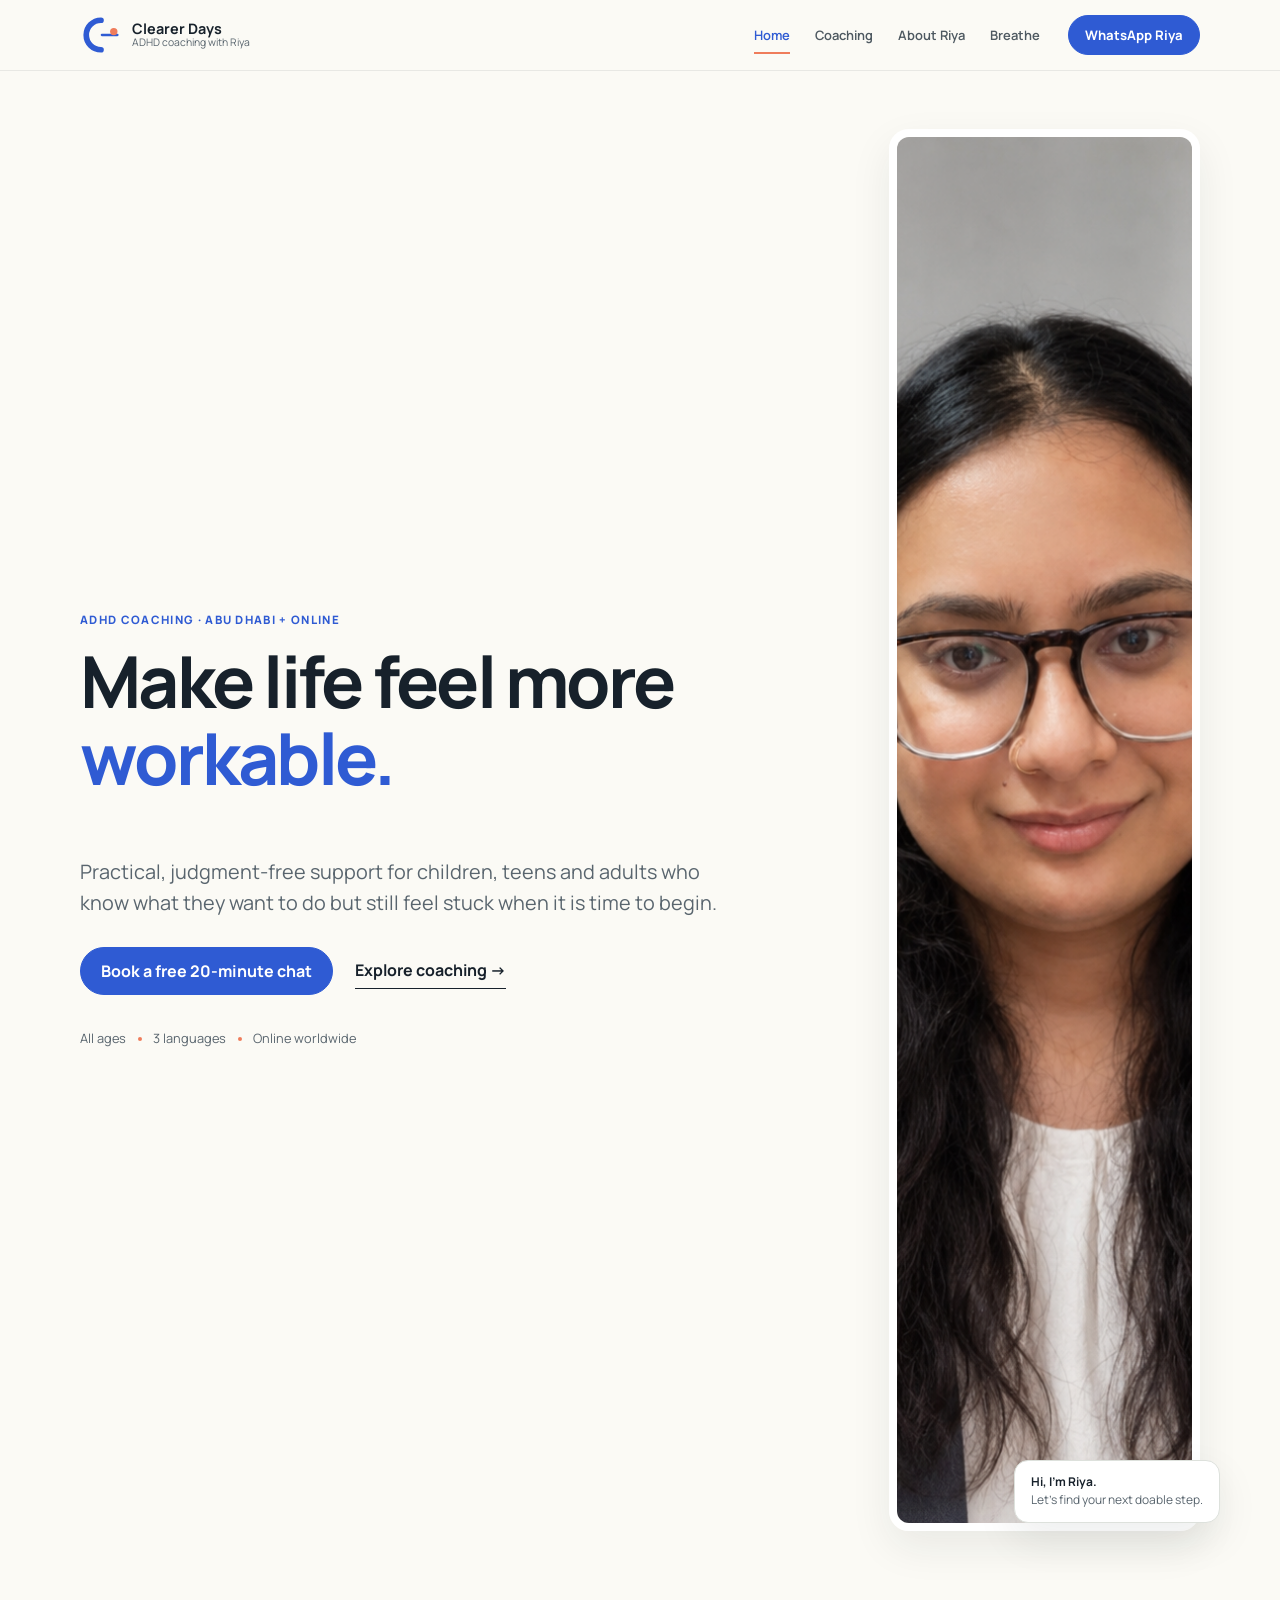
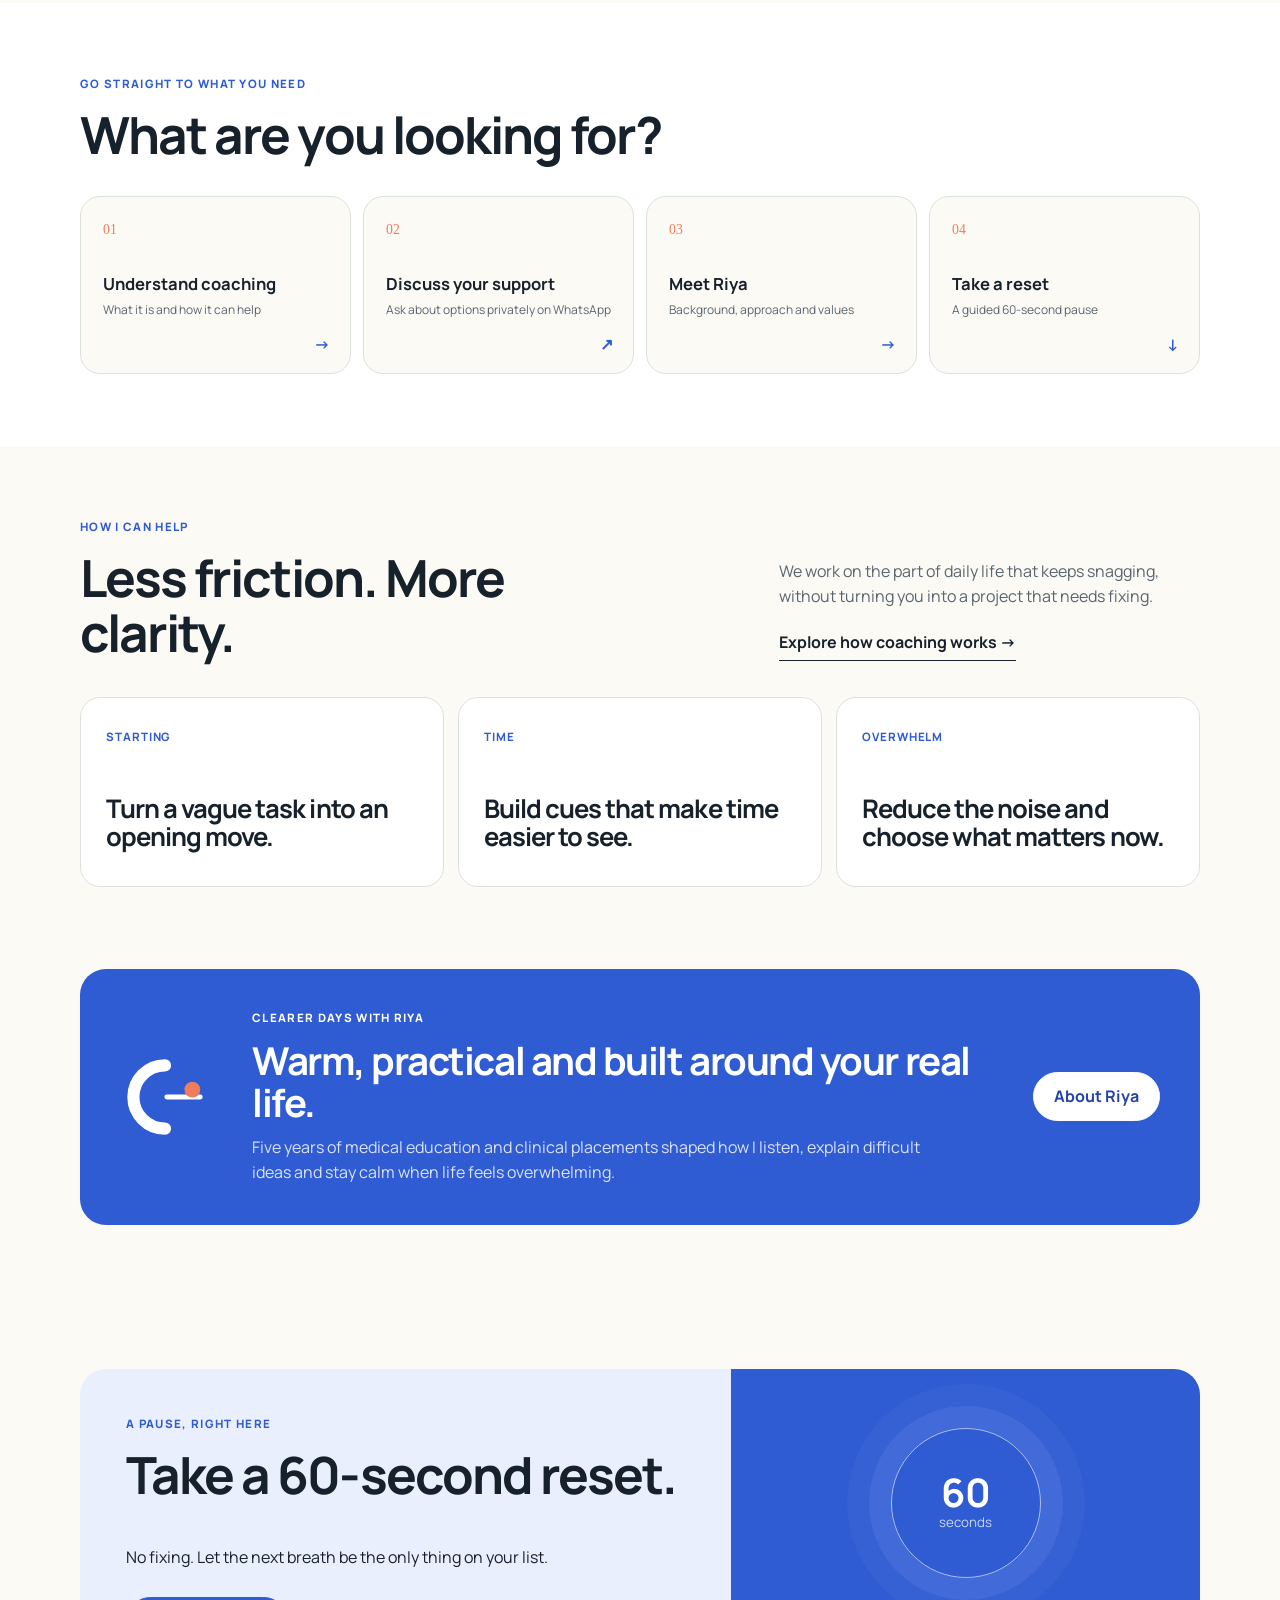
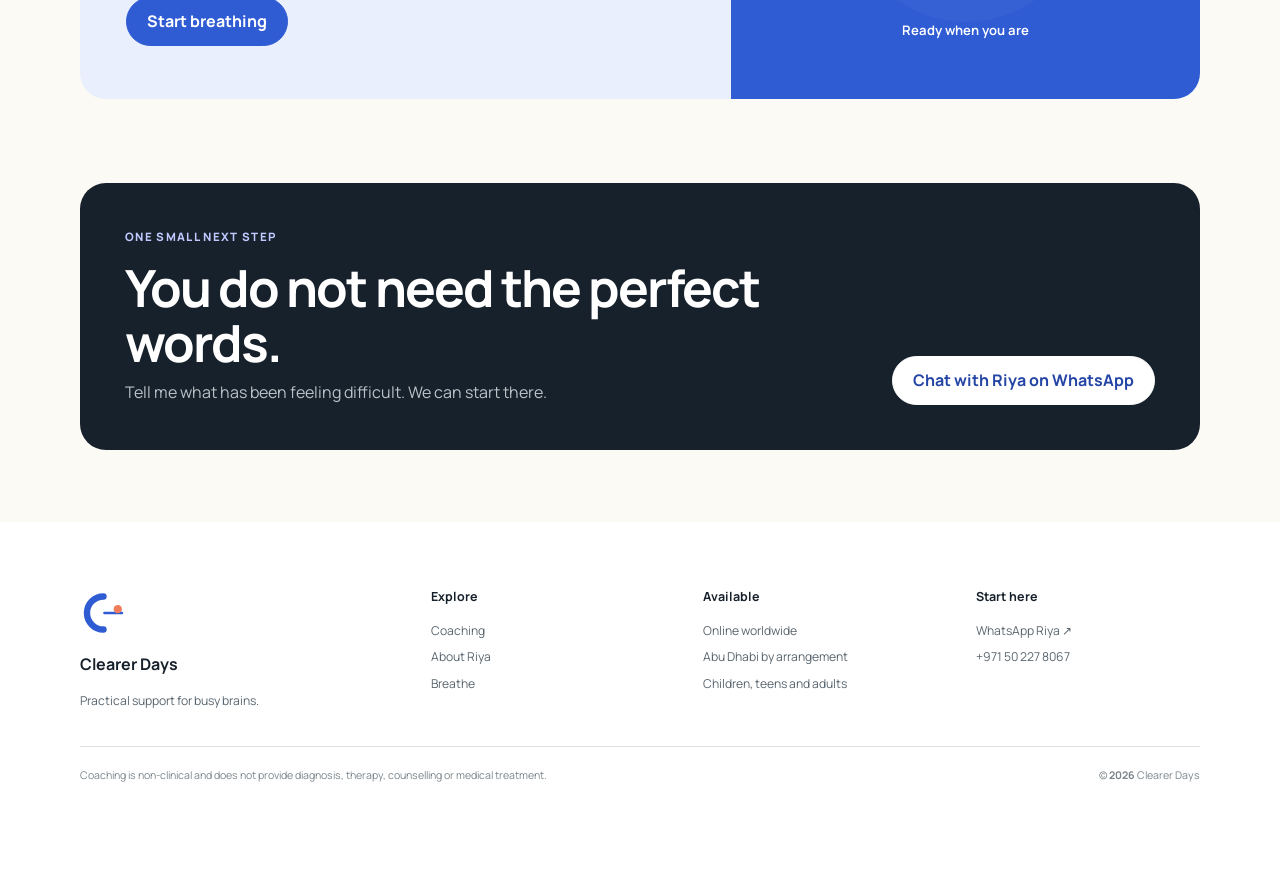
==== commit afa806bf: "Welcome coaching clients of all ages" ====
--- a/index.html
+++ b/index.html
@@ -3,7 +3,7 @@
 <head>
   <meta charset="utf-8"><meta name="viewport" content="width=device-width,initial-scale=1">
   <title>Clearer Days | ADHD Coaching in Abu Dhabi &amp; Online</title>
-  <meta name="description" content="Clearer Days offers practical, compassionate ADHD coaching with Riya Chitnis for adults in Abu Dhabi and online worldwide.">
+  <meta name="description" content="Clearer Days offers practical, compassionate ADHD coaching with Riya Chitnis for children, teens and adults in Abu Dhabi and online worldwide.">
   <meta name="theme-color" content="#fbfaf5"><meta property="og:title" content="Clearer Days | ADHD Coaching with Riya Chitnis"><meta property="og:description" content="Practical support for busy brains."><meta property="og:image" content="assets/brand/social/instagram-quote-square.png"><meta property="og:type" content="website">
   <link rel="icon" href="assets/brand/logos/clearer-days-symbol.svg"><link rel="stylesheet" href="style.css">
 </head>
@@ -17,18 +17,18 @@
   </div></header>
   <main id="main">
     <section class="hero compact-section"><div class="shell hero-grid">
-      <div><p class="eyebrow">ADHD coaching · Abu Dhabi + online</p><h1>Make life feel more <em>workable.</em></h1><p class="lede">Practical, judgment-free support for adults who know what they want to do—but still feel stuck when it is time to begin.</p><div class="actions"><a class="button" data-whatsapp="fit" href="https://wa.me/971502278067">Book a free 20-minute chat</a><a class="text-link" href="coaching.html">Explore coaching →</a></div><ul class="quick-facts"><li>Adults 18+</li><li>3 languages</li><li>Online worldwide</li></ul></div>
+      <div><p class="eyebrow">ADHD coaching · Abu Dhabi + online</p><h1>Make life feel more <em>workable.</em></h1><p class="lede">Practical, judgment-free support for children, teens and adults who know what they want to do but still feel stuck when it is time to begin.</p><div class="actions"><a class="button" data-whatsapp="fit" href="https://wa.me/971502278067">Book a free 20-minute chat</a><a class="text-link" href="coaching.html">Explore coaching →</a></div><ul class="quick-facts"><li>All ages</li><li>3 languages</li><li>Online worldwide</li></ul></div>
       <figure class="hero-photo"><img src="assets/riya-portrait-rectangular.png" alt="Riya Chitnis, founder of Clearer Days" width="1122" height="1402"><figcaption><strong>Hi, I’m Riya.</strong><span>Let’s find your next doable step.</span></figcaption></figure>
     </div></section>
     <section class="router compact-section" aria-labelledby="routerTitle"><div class="shell"><div class="section-heading"><p class="eyebrow">Go straight to what you need</p><h2 id="routerTitle">What are you looking for?</h2></div><div class="router-grid">
       <a href="coaching.html#how"><span>01</span><strong>Understand coaching</strong><small>What it is and how it can help</small><b>→</b></a><a data-whatsapp="fit" href="https://wa.me/971502278067"><span>02</span><strong>Discuss your support</strong><small>Ask about options privately on WhatsApp</small><b>↗</b></a><a href="about.html"><span>03</span><strong>Meet Riya</strong><small>Background, approach and values</small><b>→</b></a><a href="#breathe"><span>04</span><strong>Take a reset</strong><small>A guided 60-second pause</small><b>↓</b></a>
     </div></div></section>
-    <section class="overview compact-section"><div class="shell split-heading"><div><p class="eyebrow">How I can help</p><h2>Less friction. More clarity.</h2></div><div><p>We work on the part of daily life that keeps snagging—without turning you into a project that needs fixing.</p><a class="text-link" href="coaching.html#how">Explore how coaching works →</a></div></div><div class="shell mini-card-grid"><article><span>Starting</span><h3>Turn a vague task into an opening move.</h3></article><article><span>Time</span><h3>Build cues that make time easier to see.</h3></article><article><span>Overwhelm</span><h3>Reduce the noise and choose what matters now.</h3></article></div></section>
+    <section class="overview compact-section"><div class="shell split-heading"><div><p class="eyebrow">How I can help</p><h2>Less friction. More clarity.</h2></div><div><p>We work on the part of daily life that keeps snagging, without turning you into a project that needs fixing.</p><a class="text-link" href="coaching.html#how">Explore how coaching works →</a></div></div><div class="shell mini-card-grid"><article><span>Starting</span><h3>Turn a vague task into an opening move.</h3></article><article><span>Time</span><h3>Build cues that make time easier to see.</h3></article><article><span>Overwhelm</span><h3>Reduce the noise and choose what matters now.</h3></article></div></section>
     <section class="trust compact-section"><div class="shell trust-card"><img src="assets/brand/logos/clearer-days-symbol-on-blue.svg" alt="" width="110" height="110"><div><p class="eyebrow">Clearer Days with Riya</p><h2>Warm, practical and built around your real life.</h2><p>Five years of medical education and clinical placements shaped how I listen, explain difficult ideas and stay calm when life feels overwhelming.</p></div><a class="button button-light" href="about.html">About Riya</a></div></section>
     <section class="breathe compact-section" id="breathe" aria-labelledby="breatheTitle"><div class="shell breathe-card"><div><p class="eyebrow">A pause, right here</p><h2 id="breatheTitle">Take a 60-second reset.</h2><p>No fixing. Let the next breath be the only thing on your list.</p><div class="actions"><button class="button" id="breathButton" type="button">Start breathing</button><button class="text-button" id="breathRestart" type="button" hidden>Restart</button></div></div><div class="breath-stage" aria-live="polite"><div class="breath-ring" id="breathRing"><span id="breathCount">60</span><small>seconds</small></div><p id="breathStatus">Ready when you are</p></div></div></section>
     <section class="closing compact-section"><div class="shell closing-card"><div><p class="eyebrow">One small next step</p><h2>You do not need the perfect words.</h2><p>Tell me what has been feeling difficult. We can start there.</p></div><a class="button button-light" data-whatsapp="fit" href="https://wa.me/971502278067">Chat with Riya on WhatsApp</a></div></section>
   </main>
-  <footer class="site-footer"><div class="shell footer-grid"><div class="brand-footer"><img src="assets/brand/logos/clearer-days-symbol.svg" alt="" width="52" height="52"><strong>Clearer Days</strong><span>Practical support for busy brains.</span></div><div><strong>Explore</strong><a href="coaching.html">Coaching</a><a href="about.html">About Riya</a><a href="#breathe">Breathe</a></div><div><strong>Available</strong><span>Online worldwide</span><span>Abu Dhabi by arrangement</span><span>Adults 18+</span></div><div><strong>Start here</strong><a data-whatsapp="fit" href="https://wa.me/971502278067">WhatsApp Riya ↗</a><span>+971 50 227 8067</span></div></div><div class="shell footer-legal"><span>Coaching is non-clinical and does not provide diagnosis, therapy, counselling or medical treatment.</span><span>© <b data-year>2026</b> Clearer Days</span></div></footer>
+  <footer class="site-footer"><div class="shell footer-grid"><div class="brand-footer"><img src="assets/brand/logos/clearer-days-symbol.svg" alt="" width="52" height="52"><strong>Clearer Days</strong><span>Practical support for busy brains.</span></div><div><strong>Explore</strong><a href="coaching.html">Coaching</a><a href="about.html">About Riya</a><a href="#breathe">Breathe</a></div><div><strong>Available</strong><span>Online worldwide</span><span>Abu Dhabi by arrangement</span><span>Children, teens and adults</span></div><div><strong>Start here</strong><a data-whatsapp="fit" href="https://wa.me/971502278067">WhatsApp Riya ↗</a><span>+971 50 227 8067</span></div></div><div class="shell footer-legal"><span>Coaching is non-clinical and does not provide diagnosis, therapy, counselling or medical treatment.</span><span>© <b data-year>2026</b> Clearer Days</span></div></footer>
   <nav class="mobile-dock" aria-label="Quick navigation"><a href="index.html" aria-current="page"><span>⌂</span>Home</a><a href="coaching.html"><span>▤</span>Coaching</a><a href="#breathe"><span>◯</span>Breathe</a><a data-whatsapp="fit" href="https://wa.me/971502278067"><span>↗</span>Chat</a></nav>
   <script src="script.js"></script>
 </body></html>
--- a/style.css
+++ b/style.css
@@ -3,13 +3,13 @@
 *,*::before,*::after{box-sizing:border-box}html{scroll-behavior:smooth;scroll-padding-top:90px}body{margin:0;background:var(--paper);color:var(--ink);font-family:var(--font);line-height:1.55;-webkit-font-smoothing:antialiased}body.menu-open{overflow:hidden}img{display:block;max-width:100%}a{color:inherit;text-decoration:none}button{color:inherit;font:inherit}h1,h2,h3,p{margin-top:0}h1,h2,h3{line-height:1.08;letter-spacing:-.038em}h1{max-width:760px;font-size:clamp(2.75rem,5.6vw,4.55rem);font-weight:720}h2{font-size:clamp(2.05rem,4vw,3.2rem);font-weight:710}h3{font-size:clamp(1.25rem,2vw,1.62rem)}p{max-width:68ch}.shell{width:min(1120px,calc(100% - 40px));margin-inline:auto}.compact-section{padding:72px 0}.sr-only{position:absolute;width:1px;height:1px;padding:0;margin:-1px;overflow:hidden;clip:rect(0,0,0,0);white-space:nowrap;border:0}.skip-link{position:fixed;z-index:1000;left:16px;top:10px;padding:10px 15px;border-radius:10px;background:var(--ink);color:#fff;transform:translateY(-150%)}.skip-link:focus{transform:none}:focus-visible{outline:3px solid var(--coral);outline-offset:3px}
 .eyebrow{margin-bottom:14px;color:var(--blue);font-size:.72rem;font-weight:780;letter-spacing:.115em;text-transform:uppercase}.lede{color:var(--muted);font-size:clamp(1.05rem,1.6vw,1.24rem);line-height:1.55}.button{display:inline-flex;min-height:48px;align-items:center;justify-content:center;padding:11px 20px;border:1px solid var(--blue);border-radius:999px;background:var(--blue);color:#fff;font-weight:720;cursor:pointer;transition:background .18s,transform .18s}.button:hover{background:var(--blue-dark);transform:translateY(-1px)}.button-small{min-height:40px;padding:8px 16px;font-size:.82rem}.button-light{border-color:#fff;background:#fff;color:var(--blue-dark)}.button-light:hover{background:#f0f3ff}.button-outline{border-color:#cbd0cb;background:transparent;color:var(--ink)}.button-outline:hover{border-color:var(--ink);background:var(--ink);color:#fff}.text-link{display:inline-block;padding:5px 0;border-bottom:1px solid currentColor;font-weight:700}.text-button{border:0;border-bottom:1px solid currentColor;background:transparent;cursor:pointer;font-weight:700}.actions{display:flex;align-items:center;gap:22px;margin-top:28px}
 .site-header{position:sticky;top:0;z-index:100;border-bottom:1px solid rgba(23,33,43,.08);background:rgba(251,250,245,.92);backdrop-filter:blur(18px)}.header-inner{height:70px;display:flex;align-items:center;gap:28px}.brand{display:flex;align-items:center;gap:10px;margin-right:auto}.brand img{width:42px;height:42px}.brand span{display:flex;flex-direction:column;line-height:1.14}.brand strong{font-size:.9rem}.brand small{color:var(--muted);font-size:.65rem}.main-nav{display:flex;align-items:center;gap:25px}.main-nav a{padding:7px 0;color:#4e5961;font-size:.81rem;font-weight:620}.main-nav a:hover,.main-nav a[aria-current=page]{color:var(--blue)}.main-nav a[aria-current=page]{box-shadow:0 2px var(--coral)}.menu-button{display:none;width:42px;height:42px;border:0;background:transparent}.menu-button i{display:block;width:20px;height:2px;margin:5px auto;background:var(--ink);transition:transform .18s}
-.hero{padding-top:58px}.hero-grid{display:grid;grid-template-columns:minmax(0,1.25fr) minmax(260px,.55fr);gap:8vw;align-items:center}.hero h1 em{color:var(--blue);font-style:normal}.hero .lede{max-width:650px}.quick-facts{display:flex;gap:27px;padding:0;margin:34px 0 0;color:var(--muted);font-size:.8rem;list-style:none}.quick-facts li+li{position:relative}.quick-facts li+li::before{content:"";position:absolute;left:-15px;top:.6em;width:4px;height:4px;border-radius:50%;background:var(--coral)}.hero-photo{position:relative;max-width:345px;margin:0}.hero-photo img{width:100%;aspect-ratio:4/5;object-fit:cover;object-position:center top;border:8px solid #fff;border-radius:20px;box-shadow:var(--shadow)}.hero-photo figcaption{position:absolute;right:-20px;bottom:8px;display:flex;flex-direction:column;padding:12px 16px;border:1px solid var(--line);border-radius:14px;background:#fff;box-shadow:var(--shadow);font-size:.75rem}.hero-photo figcaption span{color:var(--muted)}
+.hero{padding-top:58px}.hero-grid{display:grid;grid-template-columns:minmax(0,1.25fr) minmax(260px,.55fr);gap:8vw;align-items:center}.hero h1 em{color:var(--blue);font-style:normal}.hero .lede{max-width:650px}.quick-facts{display:flex;gap:27px;padding:0;margin:34px 0 0;color:var(--muted);font-size:.8rem;list-style:none}.quick-facts li+li{position:relative}.quick-facts li+li::before{content:"";position:absolute;left:-15px;top:.6em;width:4px;height:4px;border-radius:50%;background:var(--coral)}.hero-photo{position:relative;max-width:320px;margin:0}.hero-photo img{width:100%;aspect-ratio:1;object-fit:cover;object-position:center 28%;border:8px solid #fff;border-radius:20px;box-shadow:var(--shadow)}.hero-photo figcaption{position:absolute;right:-20px;bottom:8px;display:flex;flex-direction:column;padding:12px 16px;border:1px solid var(--line);border-radius:14px;background:#fff;box-shadow:var(--shadow);font-size:.75rem}.hero-photo figcaption span{color:var(--muted)}
 .router{background:#fff}.section-heading{margin-bottom:34px}.section-heading h2{margin-bottom:10px}.section-heading.centered{text-align:center}.section-heading.centered p{margin-inline:auto}.router-grid{display:grid;grid-template-columns:repeat(4,1fr);gap:12px}.router-grid a{position:relative;min-height:178px;display:flex;flex-direction:column;padding:22px;border:1px solid var(--line);border-radius:20px;background:var(--paper);transition:border .18s,transform .18s,background .18s}.router-grid a:hover{border-color:var(--blue);background:#fff;transform:translateY(-2px)}.router-grid span{color:var(--coral);font-family:Georgia,serif;font-size:.86rem}.router-grid strong{margin:31px 0 4px;font-size:1.04rem}.router-grid small{color:var(--muted);font-size:.75rem}.router-grid b{position:absolute;right:20px;bottom:16px;color:var(--blue)}
 .split-heading{display:grid;grid-template-columns:1fr .72fr;gap:9vw;align-items:end;margin-bottom:36px}.split-heading h2{margin-bottom:0}.split-heading>div:last-child>p{color:var(--muted)}.mini-card-grid,.value-grid{display:grid;grid-template-columns:repeat(3,1fr);gap:14px}.mini-card-grid article,.value-grid article{min-height:190px;padding:25px;border:1px solid var(--line);border-radius:20px;background:#fff}.mini-card-grid span,.value-grid span,.friction-grid span{color:var(--blue);font-size:.72rem;font-weight:750;text-transform:uppercase;letter-spacing:.08em}.mini-card-grid h3{margin:48px 0 0}.trust{padding-top:10px}.trust-card{display:grid;grid-template-columns:100px 1fr auto;gap:32px;align-items:center;padding:40px;border-radius:26px;background:var(--blue);color:#fff}.trust-card .eyebrow{color:#fff}.trust-card h2{margin-bottom:12px;font-size:clamp(1.8rem,3vw,2.65rem)}.trust-card p:last-child{margin-bottom:0;color:#dce3ff}.trust-card>img{width:90px}
 .breathe-card{display:grid;grid-template-columns:1fr .72fr;overflow:hidden;border-radius:26px;background:var(--mist)}.breathe-card>div:first-child{padding:46px}.breath-stage{min-height:330px;display:flex;flex-direction:column;align-items:center;justify-content:center;background:var(--blue);color:#fff}.breath-ring{width:150px;height:150px;display:flex;flex-direction:column;align-items:center;justify-content:center;border:1px solid rgba(255,255,255,.6);border-radius:50%;box-shadow:0 0 0 22px rgba(255,255,255,.06),0 0 0 44px rgba(255,255,255,.035);transition:transform 4s ease-in-out}.breath-ring.inhale{transform:scale(1.15)}.breath-ring.exhale{transform:scale(.9);transition-duration:6s}.breath-ring span{font-size:2.45rem;font-weight:700;line-height:1}.breath-ring small{opacity:.75}.breath-stage p{margin:42px 0 0;font-size:.82rem;font-weight:650}.closing{padding-top:12px}.closing-card{display:grid;grid-template-columns:1fr auto;gap:40px;align-items:end;padding:45px;border-radius:26px;background:var(--ink);color:#fff}.closing-card .eyebrow{color:#bfc9ff}.closing-card h2{margin-bottom:10px}.closing-card p:last-child{margin-bottom:0;color:#bac2c8}
 .page-hero{background:#fff}.page-hero-inner{display:grid;grid-template-columns:1fr 280px;gap:8vw;align-items:end}.page-hero h1{font-size:clamp(2.5rem,5vw,4.2rem)}.page-jumps{display:flex;flex-direction:column;border:1px solid var(--line);border-radius:18px;background:var(--paper)}.page-jumps a{display:flex;justify-content:space-between;padding:13px 17px;border-bottom:1px solid var(--line);font-size:.82rem;font-weight:680}.page-jumps a:last-child{border:0}.page-jumps a::after{content:"↓";color:var(--blue)}.friction-grid{display:grid;grid-template-columns:repeat(2,1fr);gap:14px}.friction-grid article{min-height:220px;padding:28px;border:1px solid var(--line);border-radius:22px;background:#fff}.friction-grid h3{max-width:480px;margin:48px 0 12px}.friction-grid p{margin:0;color:var(--muted)}.process{background:var(--ink);color:#fff}.process .eyebrow{color:#aebeff}.process-list{display:grid;grid-template-columns:repeat(3,1fr);padding:0;list-style:none}.process-list li{display:grid;grid-template-columns:38px 1fr;gap:14px;padding:28px;border-left:1px solid rgba(255,255,255,.15)}.process-list li:first-child{border-left:0}.process-list b{color:var(--coral);font-family:Georgia,serif}.process-list h3{margin-bottom:10px}.process-list p{margin:0;color:#b6bec4;font-size:.9rem}
 .support-options{background:var(--sage)}.support-card{display:grid;grid-template-columns:1fr auto;gap:7vw;align-items:center}.support-card h2{margin-bottom:14px}.support-card p{color:#4f5e56}.support-card .fine-print{margin:18px 0 0;text-align:left;font-size:.76rem}.faq{background:#fff}.faq-layout{display:grid;grid-template-columns:.65fr 1fr;gap:9vw}.faq-layout>div:first-child>p:last-child{color:var(--muted)}.faq-list details{border-top:1px solid var(--line)}.faq-list details:last-child{border-bottom:1px solid var(--line)}.faq-list summary{position:relative;padding:20px 38px 20px 0;cursor:pointer;font-weight:700;list-style:none}.faq-list summary::-webkit-details-marker{display:none}.faq-list summary::after{content:"+";position:absolute;right:3px;color:var(--blue);font-size:1.35rem}.faq-list details[open] summary::after{transform:rotate(45deg)}.faq-list details p{padding:0 38px 19px 0;margin:0;color:var(--muted);font-size:.9rem}
-.about-hero{background:#fff}.about-hero-grid{display:grid;grid-template-columns:1fr 330px;gap:8vw;align-items:center}.about-hero h1{font-size:clamp(2.55rem,5vw,4.15rem)}.about-hero figure{margin:0}.about-hero figure img{width:100%;aspect-ratio:4/5;object-fit:cover;object-position:center top;border-radius:20px;box-shadow:var(--shadow)}.about-hero figcaption{margin-top:12px;color:var(--muted);text-align:center;font-size:.73rem}.story-grid{display:grid;grid-template-columns:.62fr 1fr;gap:10vw}.story-grid>div:last-child p{color:var(--muted);font-size:1.03rem}.facts{padding-top:0}.fact-grid{display:grid;grid-template-columns:repeat(4,1fr);gap:12px}.fact-grid article{display:flex;min-height:140px;flex-direction:column;justify-content:flex-end;padding:22px;border-radius:19px;background:var(--mist)}.fact-grid strong{color:var(--blue);font-size:1.55rem}.fact-grid span{margin-top:5px;color:var(--muted);font-size:.74rem}.values{background:#fff}.value-grid article p{color:var(--muted);font-size:.86rem}.value-grid h3{margin-top:42px}.scope-card{display:grid;grid-template-columns:.8fr 1fr;gap:8vw;padding:40px;border:1px solid var(--line);border-radius:24px;background:var(--sage)}.scope-card p{color:#4f5e56}
+.about-hero{background:#fff}.about-hero-grid{display:grid;grid-template-columns:1fr 310px;gap:8vw;align-items:center}.about-hero h1{font-size:clamp(2.55rem,5vw,4.15rem)}.about-hero figure{margin:0}.about-hero figure img{width:100%;aspect-ratio:1;object-fit:cover;object-position:center 28%;border-radius:20px;box-shadow:var(--shadow)}.about-hero figcaption{margin-top:12px;color:var(--muted);text-align:center;font-size:.73rem}.story-grid{display:grid;grid-template-columns:.62fr 1fr;gap:10vw}.story-grid>div:last-child p{color:var(--muted);font-size:1.03rem}.facts{padding-top:0}.fact-grid{display:grid;grid-template-columns:repeat(4,1fr);gap:12px}.fact-grid article{display:flex;min-height:140px;flex-direction:column;justify-content:flex-end;padding:22px;border-radius:19px;background:var(--mist)}.fact-grid strong{color:var(--blue);font-size:1.55rem}.fact-grid span{margin-top:5px;color:var(--muted);font-size:.74rem}.values{background:#fff}.value-grid article p{color:var(--muted);font-size:.86rem}.value-grid h3{margin-top:42px}.scope-card{display:grid;grid-template-columns:.8fr 1fr;gap:8vw;padding:40px;border:1px solid var(--line);border-radius:24px;background:var(--sage)}.scope-card p{color:#4f5e56}
 .site-footer{padding:65px 0 105px;background:#fff}.footer-grid{display:grid;grid-template-columns:1.35fr repeat(3,1fr);gap:48px}.footer-grid>div{display:flex;flex-direction:column;gap:8px}.footer-grid strong{margin-bottom:7px;font-size:.78rem}.footer-grid a,.footer-grid span{color:var(--muted);font-size:.76rem}.brand-footer img{width:47px;margin-bottom:5px}.brand-footer strong{font-size:1rem}.footer-legal{display:flex;justify-content:space-between;gap:30px;margin-top:35px;padding-top:20px;border-top:1px solid var(--line);color:#7b848a;font-size:.66rem}.mobile-dock{display:none}
 @media(max-width:950px){.main-nav{gap:16px}.main-nav a{font-size:.74rem}.router-grid{grid-template-columns:repeat(2,1fr)}.process-list{grid-template-columns:1fr}.process-list li{border-left:0;border-top:1px solid rgba(255,255,255,.15)}.process-list li:first-child{border-top:0}.fact-grid{grid-template-columns:repeat(2,1fr)}}
 @media(max-width:760px){html{scroll-padding-top:80px}body{padding-bottom:70px}.shell{width:min(100% - 30px,1120px)}.compact-section{padding:50px 0}.header-inner{height:64px}.header-cta{display:none}.menu-button{display:block;margin-left:auto;cursor:pointer}.menu-button[aria-expanded=true] i:first-of-type{transform:translateY(3.5px) rotate(45deg)}.menu-button[aria-expanded=true] i:last-of-type{transform:translateY(-3.5px) rotate(-45deg)}.main-nav{position:fixed;inset:64px 0 auto;display:none;flex-direction:column;align-items:stretch;gap:0;padding:12px 20px 22px;border-bottom:1px solid var(--line);background:var(--paper);box-shadow:var(--shadow)}.main-nav.open{display:flex}.main-nav a{padding:14px 2px;border-bottom:1px solid var(--line);font-size:.95rem}.main-nav a[aria-current=page]{box-shadow:none;color:var(--blue)}.hero{padding-top:42px}.hero-grid,.page-hero-inner,.about-hero-grid{grid-template-columns:1fr}.hero-photo{width:235px;margin:20px auto 0}.hero-photo figcaption{right:-35px}.quick-facts{flex-wrap:wrap;row-gap:6px}.split-heading,.story-grid,.scope-card,.faq-layout,.support-card{grid-template-columns:1fr;gap:18px}.support-card .button{width:100%}.mini-card-grid,.value-grid{grid-template-columns:1fr}.mini-card-grid article,.value-grid article{min-height:150px}.trust-card{grid-template-columns:70px 1fr;padding:30px 24px}.trust-card>img{width:65px}.trust-card>.button{grid-column:1/-1;width:100%}.breathe-card{grid-template-columns:1fr}.breathe-card>div:first-child{padding:32px 24px}.breath-stage{min-height:280px}.closing-card{grid-template-columns:1fr;padding:32px 24px}.closing-card .button{width:100%}.page-jumps{display:grid;grid-template-columns:1fr 1fr}.page-jumps a:nth-child(2){border-right:0}.friction-grid{grid-template-columns:1fr}.friction-grid article{min-height:180px}.friction-grid h3{margin-top:34px}.about-hero figure{max-width:280px;margin-inline:auto}.footer-grid{grid-template-columns:1fr 1fr;gap:30px}.footer-legal{flex-direction:column}.mobile-dock{position:fixed;z-index:99;left:8px;right:8px;bottom:8px;height:59px;display:grid;grid-template-columns:repeat(4,1fr);padding:5px;border:1px solid var(--line);border-radius:18px;background:rgba(255,255,255,.96);box-shadow:0 8px 35px rgba(23,33,43,.15);backdrop-filter:blur(15px);padding-bottom:max(5px,env(safe-area-inset-bottom))}.mobile-dock a{display:flex;flex-direction:column;align-items:center;justify-content:center;gap:1px;border-radius:12px;color:var(--muted);font-size:.61rem;font-weight:700}.mobile-dock a span{font-size:1rem;line-height:1}.mobile-dock a[aria-current=page]{background:var(--mist);color:var(--blue)}}
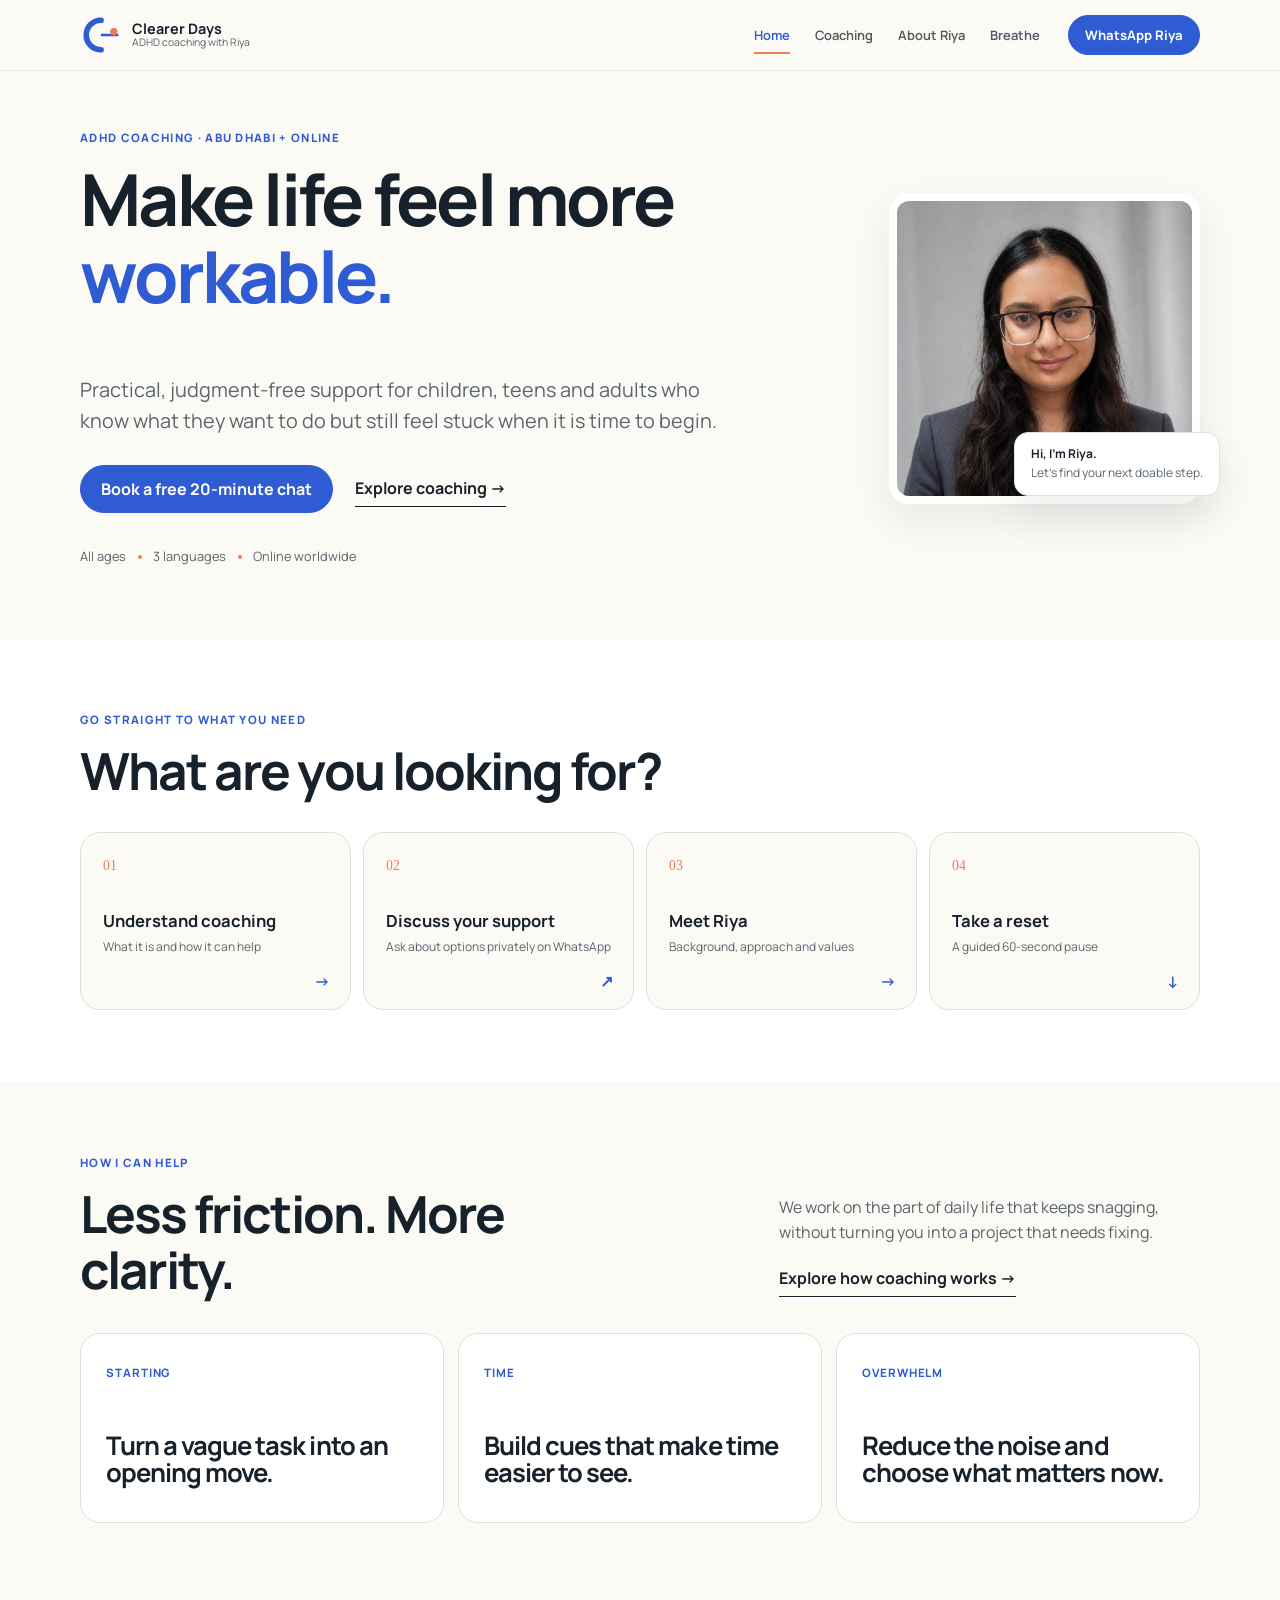
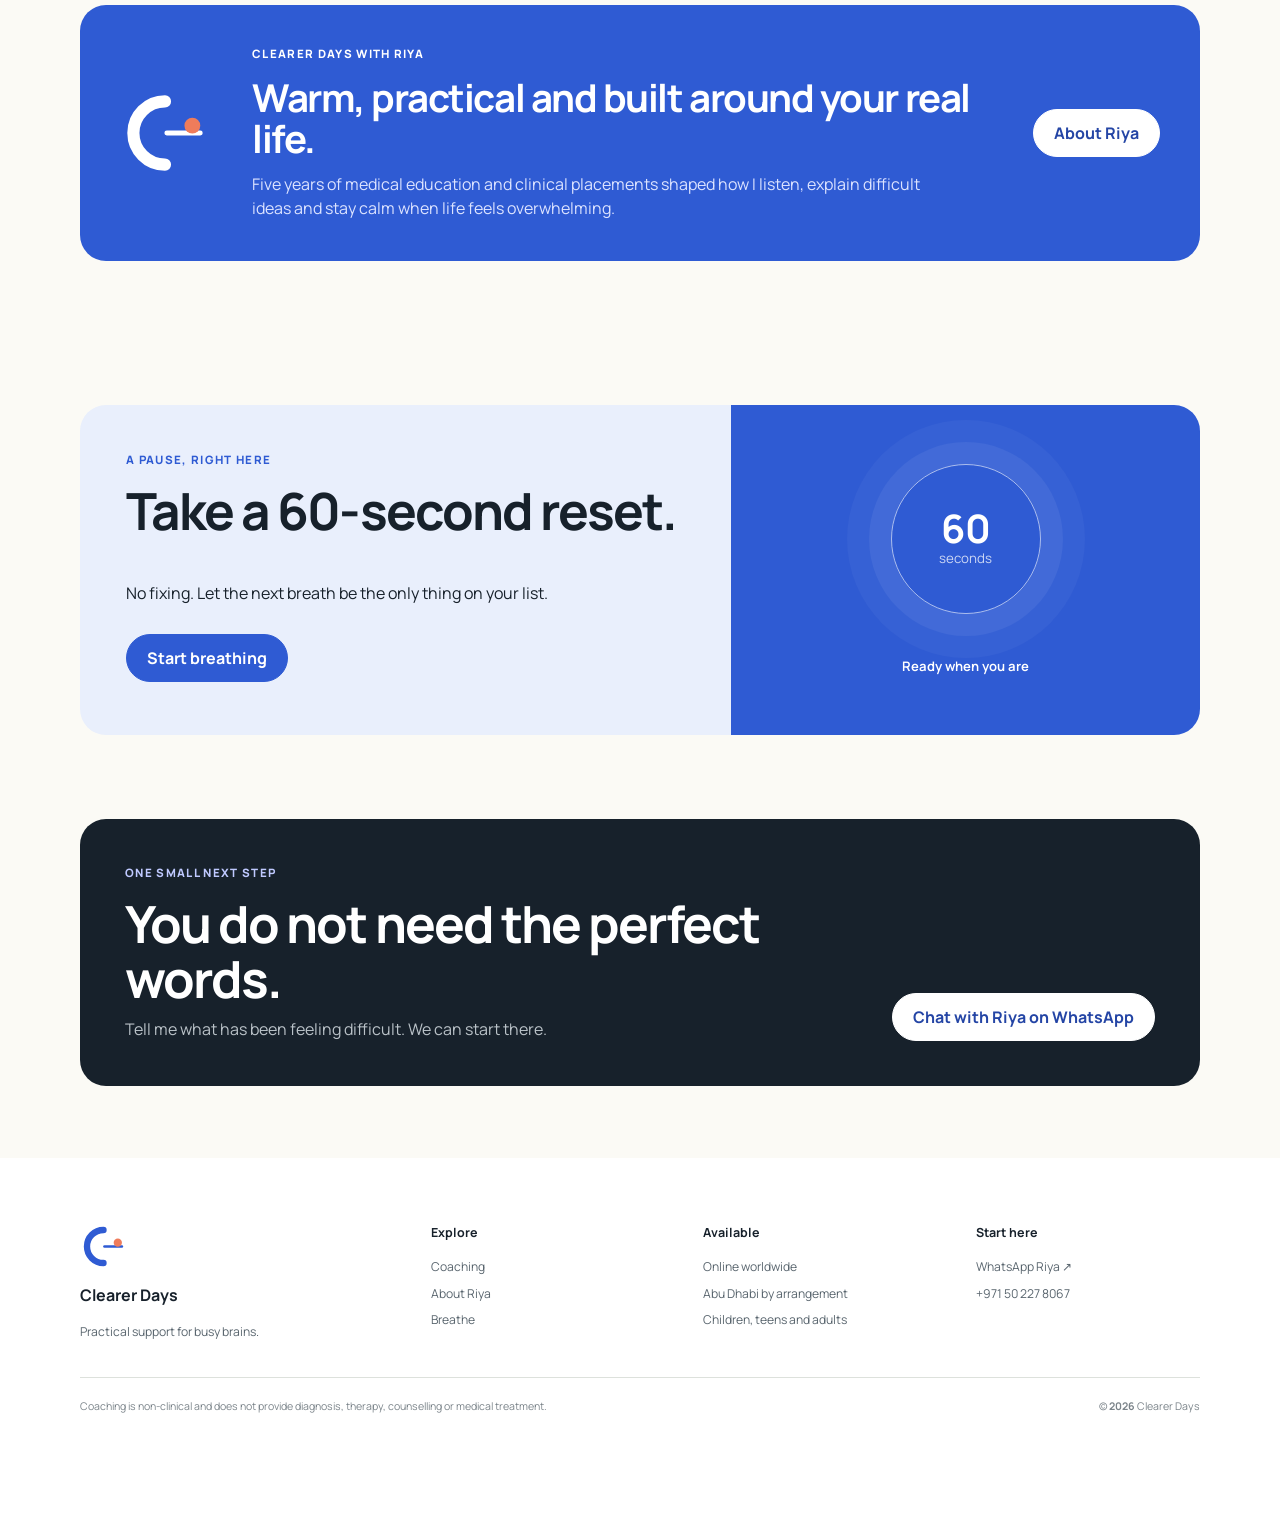
==== commit 3656dbe3: "Audit site: add missing OG tags, align footers and nav labels, add button types and figcaption safet" ====
--- a/index.html
+++ b/index.html
@@ -11,7 +11,7 @@
   <a class="skip-link" href="#main">Skip to content</a>
   <header class="site-header"><div class="shell header-inner">
     <a class="brand" href="index.html" aria-label="Clearer Days home"><img src="assets/brand/logos/clearer-days-symbol.svg" alt="" width="42" height="42"><span><strong>Clearer Days</strong><small>ADHD coaching with Riya</small></span></a>
-    <button class="menu-button" aria-expanded="false" aria-controls="mainNav"><span class="sr-only">Open menu</span><i></i><i></i></button>
+    <button class="menu-button" type="button" aria-expanded="false" aria-controls="mainNav"><span class="sr-only">Open menu</span><i></i><i></i></button>
     <nav class="main-nav" id="mainNav" aria-label="Main navigation"><a href="index.html" aria-current="page">Home</a><a href="coaching.html">Coaching</a><a href="about.html">About Riya</a><a href="#breathe">Breathe</a></nav>
     <a class="button button-small header-cta" data-whatsapp="fit" href="https://wa.me/971502278067">WhatsApp Riya</a>
   </div></header>
--- a/style.css
+++ b/style.css
@@ -1,9 +1,9 @@
 @font-face{font-family:Manrope;src:url("assets/brand/Manrope-Variable.ttf") format("truetype");font-weight:200 800;font-display:swap}
 :root{color-scheme:light;--paper:#fbfaf5;--white:#fff;--ink:#17212b;--muted:#59656e;--line:#dde1dc;--blue:#2f5bd3;--blue-dark:#2445a5;--coral:#ef7c5b;--mist:#e9effc;--sage:#dce9de;--cream:#f4e4c5;--shadow:0 16px 42px rgba(23,33,43,.08);--radius:24px;--font:Manrope,-apple-system,BlinkMacSystemFont,"Segoe UI",sans-serif}
-*,*::before,*::after{box-sizing:border-box}html{scroll-behavior:smooth;scroll-padding-top:90px}body{margin:0;background:var(--paper);color:var(--ink);font-family:var(--font);line-height:1.55;-webkit-font-smoothing:antialiased}body.menu-open{overflow:hidden}img{display:block;max-width:100%}a{color:inherit;text-decoration:none}button{color:inherit;font:inherit}h1,h2,h3,p{margin-top:0}h1,h2,h3{line-height:1.08;letter-spacing:-.038em}h1{max-width:760px;font-size:clamp(2.75rem,5.6vw,4.55rem);font-weight:720}h2{font-size:clamp(2.05rem,4vw,3.2rem);font-weight:710}h3{font-size:clamp(1.25rem,2vw,1.62rem)}p{max-width:68ch}.shell{width:min(1120px,calc(100% - 40px));margin-inline:auto}.compact-section{padding:72px 0}.sr-only{position:absolute;width:1px;height:1px;padding:0;margin:-1px;overflow:hidden;clip:rect(0,0,0,0);white-space:nowrap;border:0}.skip-link{position:fixed;z-index:1000;left:16px;top:10px;padding:10px 15px;border-radius:10px;background:var(--ink);color:#fff;transform:translateY(-150%)}.skip-link:focus{transform:none}:focus-visible{outline:3px solid var(--coral);outline-offset:3px}
+*,*::before,*::after{box-sizing:border-box}html{scroll-behavior:smooth;scroll-padding-top:90px}body{margin:0;background:var(--paper);color:var(--ink);font-family:var(--font);line-height:1.55;-webkit-font-smoothing:antialiased}body.menu-open{overflow:hidden}img{display:block;max-width:100%;height:auto}a{color:inherit;text-decoration:none}button{color:inherit;font:inherit}h1,h2,h3,p{margin-top:0}h1,h2,h3{line-height:1.08;letter-spacing:-.038em}h1{max-width:760px;font-size:clamp(2.75rem,5.6vw,4.55rem);font-weight:720}h2{font-size:clamp(2.05rem,4vw,3.2rem);font-weight:710}h3{font-size:clamp(1.25rem,2vw,1.62rem)}p{max-width:68ch}.shell{width:min(1120px,calc(100% - 40px));margin-inline:auto}.compact-section{padding:72px 0}.sr-only{position:absolute;width:1px;height:1px;padding:0;margin:-1px;overflow:hidden;clip:rect(0,0,0,0);white-space:nowrap;border:0}.skip-link{position:fixed;z-index:1000;left:16px;top:10px;padding:10px 15px;border-radius:10px;background:var(--ink);color:#fff;transform:translateY(-150%)}.skip-link:focus{transform:none}:focus-visible{outline:3px solid var(--coral);outline-offset:3px}
 .eyebrow{margin-bottom:14px;color:var(--blue);font-size:.72rem;font-weight:780;letter-spacing:.115em;text-transform:uppercase}.lede{color:var(--muted);font-size:clamp(1.05rem,1.6vw,1.24rem);line-height:1.55}.button{display:inline-flex;min-height:48px;align-items:center;justify-content:center;padding:11px 20px;border:1px solid var(--blue);border-radius:999px;background:var(--blue);color:#fff;font-weight:720;cursor:pointer;transition:background .18s,transform .18s}.button:hover{background:var(--blue-dark);transform:translateY(-1px)}.button-small{min-height:40px;padding:8px 16px;font-size:.82rem}.button-light{border-color:#fff;background:#fff;color:var(--blue-dark)}.button-light:hover{background:#f0f3ff}.button-outline{border-color:#cbd0cb;background:transparent;color:var(--ink)}.button-outline:hover{border-color:var(--ink);background:var(--ink);color:#fff}.text-link{display:inline-block;padding:5px 0;border-bottom:1px solid currentColor;font-weight:700}.text-button{border:0;border-bottom:1px solid currentColor;background:transparent;cursor:pointer;font-weight:700}.actions{display:flex;align-items:center;gap:22px;margin-top:28px}
 .site-header{position:sticky;top:0;z-index:100;border-bottom:1px solid rgba(23,33,43,.08);background:rgba(251,250,245,.92);backdrop-filter:blur(18px)}.header-inner{height:70px;display:flex;align-items:center;gap:28px}.brand{display:flex;align-items:center;gap:10px;margin-right:auto}.brand img{width:42px;height:42px}.brand span{display:flex;flex-direction:column;line-height:1.14}.brand strong{font-size:.9rem}.brand small{color:var(--muted);font-size:.65rem}.main-nav{display:flex;align-items:center;gap:25px}.main-nav a{padding:7px 0;color:#4e5961;font-size:.81rem;font-weight:620}.main-nav a:hover,.main-nav a[aria-current=page]{color:var(--blue)}.main-nav a[aria-current=page]{box-shadow:0 2px var(--coral)}.menu-button{display:none;width:42px;height:42px;border:0;background:transparent}.menu-button i{display:block;width:20px;height:2px;margin:5px auto;background:var(--ink);transition:transform .18s}
-.hero{padding-top:58px}.hero-grid{display:grid;grid-template-columns:minmax(0,1.25fr) minmax(260px,.55fr);gap:8vw;align-items:center}.hero h1 em{color:var(--blue);font-style:normal}.hero .lede{max-width:650px}.quick-facts{display:flex;gap:27px;padding:0;margin:34px 0 0;color:var(--muted);font-size:.8rem;list-style:none}.quick-facts li+li{position:relative}.quick-facts li+li::before{content:"";position:absolute;left:-15px;top:.6em;width:4px;height:4px;border-radius:50%;background:var(--coral)}.hero-photo{position:relative;max-width:320px;margin:0}.hero-photo img{width:100%;aspect-ratio:1;object-fit:cover;object-position:center 28%;border:8px solid #fff;border-radius:20px;box-shadow:var(--shadow)}.hero-photo figcaption{position:absolute;right:-20px;bottom:8px;display:flex;flex-direction:column;padding:12px 16px;border:1px solid var(--line);border-radius:14px;background:#fff;box-shadow:var(--shadow);font-size:.75rem}.hero-photo figcaption span{color:var(--muted)}
+.hero{padding-top:58px}.hero-grid{display:grid;grid-template-columns:minmax(0,1.25fr) minmax(260px,.55fr);gap:8vw;align-items:center}.hero h1 em{color:var(--blue);font-style:normal}.hero .lede{max-width:650px}.quick-facts{display:flex;gap:27px;padding:0;margin:34px 0 0;color:var(--muted);font-size:.8rem;list-style:none}.quick-facts li+li{position:relative}.quick-facts li+li::before{content:"";position:absolute;left:-15px;top:.6em;width:4px;height:4px;border-radius:50%;background:var(--coral)}.hero-photo{position:relative;max-width:320px;margin:0}.hero-photo img{width:100%;aspect-ratio:1;object-fit:cover;object-position:center 28%;border:8px solid #fff;border-radius:20px;box-shadow:var(--shadow)}.hero-photo figcaption{position:absolute;right:-20px;bottom:8px;display:flex;flex-direction:column;padding:12px 16px;border:1px solid var(--line);border-radius:14px;background:#fff;box-shadow:var(--shadow);font-size:.75rem;max-width:calc(100vw - 32px)}.hero-photo figcaption span{color:var(--muted)}
 .router{background:#fff}.section-heading{margin-bottom:34px}.section-heading h2{margin-bottom:10px}.section-heading.centered{text-align:center}.section-heading.centered p{margin-inline:auto}.router-grid{display:grid;grid-template-columns:repeat(4,1fr);gap:12px}.router-grid a{position:relative;min-height:178px;display:flex;flex-direction:column;padding:22px;border:1px solid var(--line);border-radius:20px;background:var(--paper);transition:border .18s,transform .18s,background .18s}.router-grid a:hover{border-color:var(--blue);background:#fff;transform:translateY(-2px)}.router-grid span{color:var(--coral);font-family:Georgia,serif;font-size:.86rem}.router-grid strong{margin:31px 0 4px;font-size:1.04rem}.router-grid small{color:var(--muted);font-size:.75rem}.router-grid b{position:absolute;right:20px;bottom:16px;color:var(--blue)}
 .split-heading{display:grid;grid-template-columns:1fr .72fr;gap:9vw;align-items:end;margin-bottom:36px}.split-heading h2{margin-bottom:0}.split-heading>div:last-child>p{color:var(--muted)}.mini-card-grid,.value-grid{display:grid;grid-template-columns:repeat(3,1fr);gap:14px}.mini-card-grid article,.value-grid article{min-height:190px;padding:25px;border:1px solid var(--line);border-radius:20px;background:#fff}.mini-card-grid span,.value-grid span,.friction-grid span{color:var(--blue);font-size:.72rem;font-weight:750;text-transform:uppercase;letter-spacing:.08em}.mini-card-grid h3{margin:48px 0 0}.trust{padding-top:10px}.trust-card{display:grid;grid-template-columns:100px 1fr auto;gap:32px;align-items:center;padding:40px;border-radius:26px;background:var(--blue);color:#fff}.trust-card .eyebrow{color:#fff}.trust-card h2{margin-bottom:12px;font-size:clamp(1.8rem,3vw,2.65rem)}.trust-card p:last-child{margin-bottom:0;color:#dce3ff}.trust-card>img{width:90px}
 .breathe-card{display:grid;grid-template-columns:1fr .72fr;overflow:hidden;border-radius:26px;background:var(--mist)}.breathe-card>div:first-child{padding:46px}.breath-stage{min-height:330px;display:flex;flex-direction:column;align-items:center;justify-content:center;background:var(--blue);color:#fff}.breath-ring{width:150px;height:150px;display:flex;flex-direction:column;align-items:center;justify-content:center;border:1px solid rgba(255,255,255,.6);border-radius:50%;box-shadow:0 0 0 22px rgba(255,255,255,.06),0 0 0 44px rgba(255,255,255,.035);transition:transform 4s ease-in-out}.breath-ring.inhale{transform:scale(1.15)}.breath-ring.exhale{transform:scale(.9);transition-duration:6s}.breath-ring span{font-size:2.45rem;font-weight:700;line-height:1}.breath-ring small{opacity:.75}.breath-stage p{margin:42px 0 0;font-size:.82rem;font-weight:650}.closing{padding-top:12px}.closing-card{display:grid;grid-template-columns:1fr auto;gap:40px;align-items:end;padding:45px;border-radius:26px;background:var(--ink);color:#fff}.closing-card .eyebrow{color:#bfc9ff}.closing-card h2{margin-bottom:10px}.closing-card p:last-child{margin-bottom:0;color:#bac2c8}
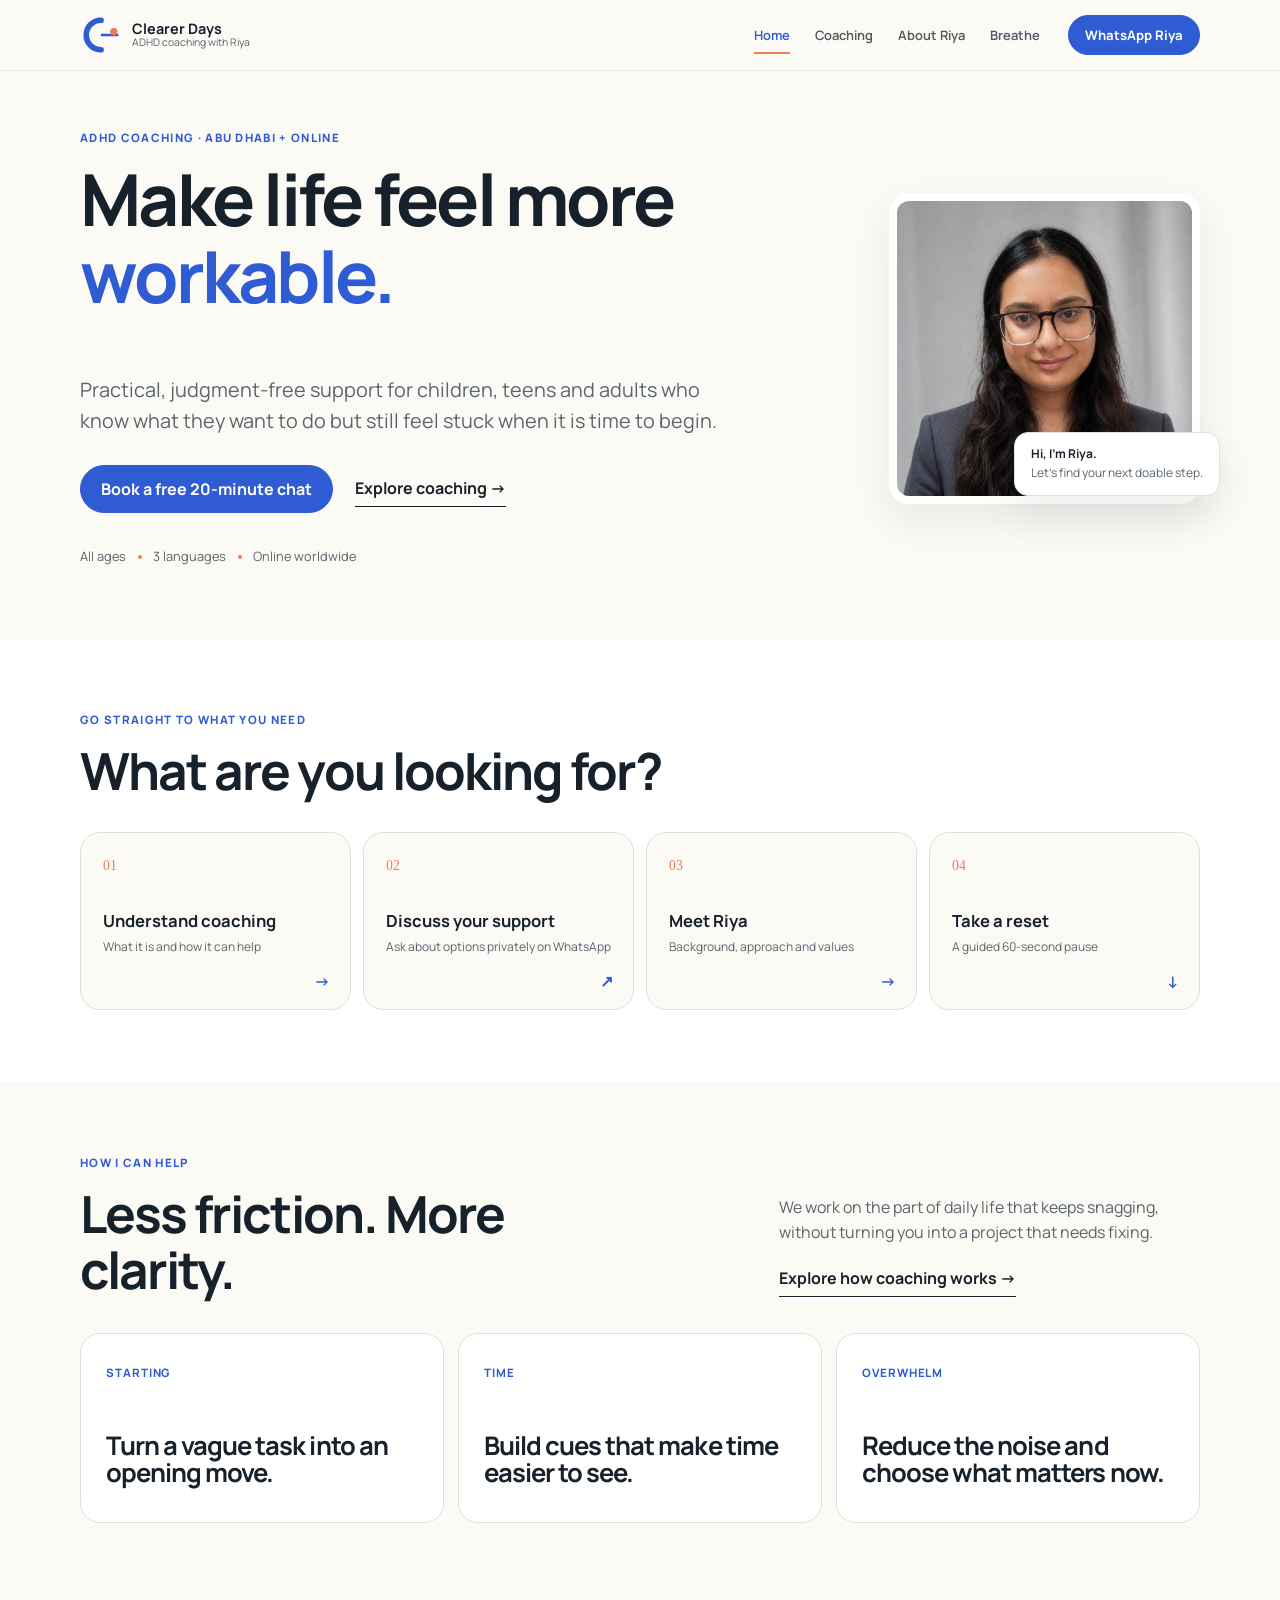
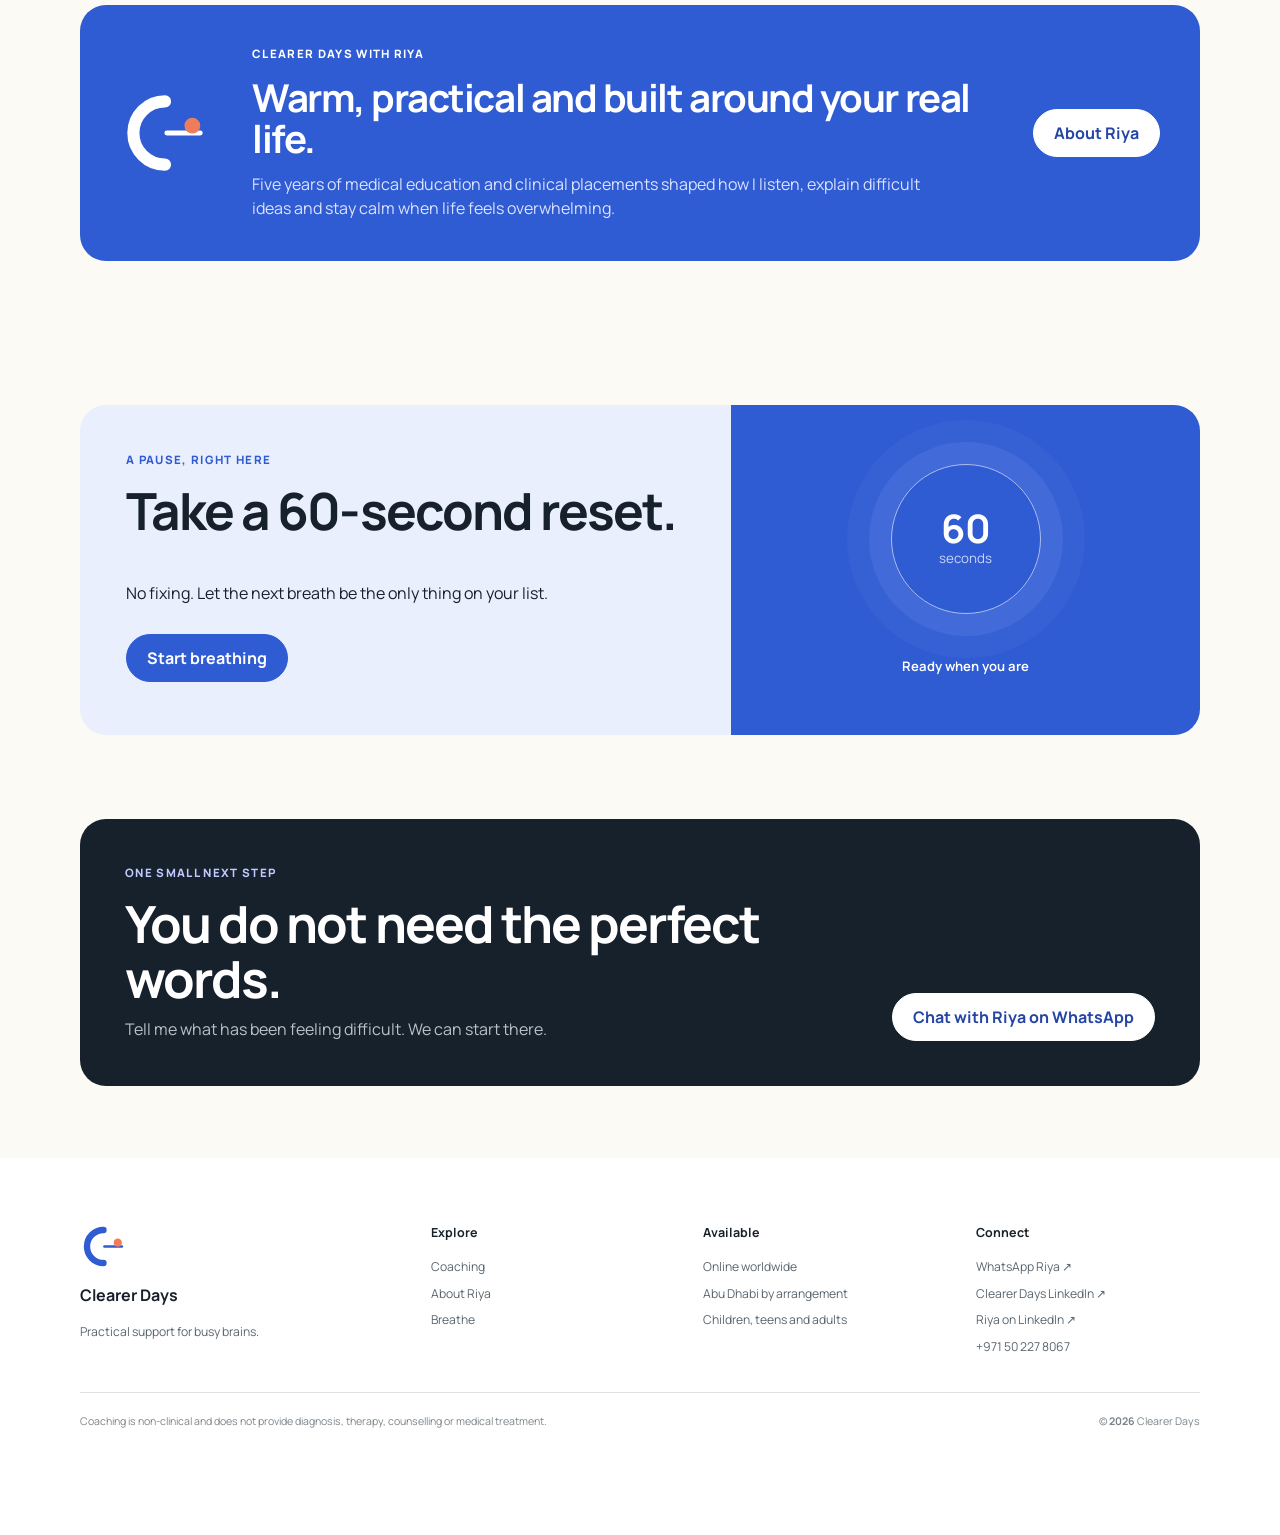
==== commit 84037abe: "Optimize site for SEO: add JSON-LD structured data, Open Graph, Twitter cards, canonical tags, sitem" ====
--- a/index.html
+++ b/index.html
@@ -2,10 +2,82 @@
 <html lang="en">
 <head>
   <meta charset="utf-8"><meta name="viewport" content="width=device-width,initial-scale=1">
-  <title>Clearer Days | ADHD Coaching in Abu Dhabi &amp; Online</title>
+  <title>Clearer Days | ADHD Coaching in Abu Dhabi &amp; Online | Riya Chitnis</title>
   <meta name="description" content="Clearer Days offers practical, compassionate ADHD coaching with Riya Chitnis for children, teens and adults in Abu Dhabi and online worldwide.">
-  <meta name="theme-color" content="#fbfaf5"><meta property="og:title" content="Clearer Days | ADHD Coaching with Riya Chitnis"><meta property="og:description" content="Practical support for busy brains."><meta property="og:image" content="assets/brand/social/instagram-quote-square.png"><meta property="og:type" content="website">
-  <link rel="icon" href="assets/brand/logos/clearer-days-symbol.svg"><link rel="stylesheet" href="style.css">
+  <meta name="keywords" content="ADHD coaching, ADHD coach Abu Dhabi, ADHD coaching UAE, online ADHD coach, neurodiversity, executive function coaching, Riya Chitnis">
+  <meta name="author" content="Riya Chitnis">
+  <link rel="canonical" href="https://riyachitnis.github.io/">
+  <meta name="theme-color" content="#fbfaf5">
+  <meta property="og:type" content="website">
+  <meta property="og:url" content="https://riyachitnis.github.io/">
+  <meta property="og:title" content="Clearer Days | ADHD Coaching with Riya Chitnis">
+  <meta property="og:description" content="Practical, judgment-free support for children, teens and adults in Abu Dhabi and online worldwide.">
+  <meta property="og:image" content="https://riyachitnis.github.io/assets/brand/social/instagram-quote-square.png">
+  <meta property="og:locale" content="en_US">
+  <meta name="twitter:card" content="summary_large_image">
+  <meta name="twitter:title" content="Clearer Days | ADHD Coaching with Riya Chitnis">
+  <meta name="twitter:description" content="Practical support for busy brains. ADHD coaching in Abu Dhabi &amp; online worldwide.">
+  <meta name="twitter:image" content="https://riyachitnis.github.io/assets/brand/social/instagram-quote-square.png">
+  <link rel="icon" href="assets/brand/logos/clearer-days-symbol.svg">
+  <link rel="stylesheet" href="style.css">
+  <script type="application/ld+json">
+  {
+    "@context": "https://schema.org",
+    "@graph": [
+      {
+        "@type": "ProfessionalService",
+        "@id": "https://riyachitnis.github.io/#organization",
+        "name": "Clearer Days",
+        "alternateName": "Clearer Days ADHD Coaching",
+        "url": "https://riyachitnis.github.io/",
+        "logo": "https://riyachitnis.github.io/assets/brand/logos/clearer-days-primary.png",
+        "image": "https://riyachitnis.github.io/assets/riya-portrait-rectangular.png",
+        "description": "Practical, compassionate ADHD coaching for children, teens and adults in Abu Dhabi and online worldwide.",
+        "telephone": "+971502278067",
+        "priceRange": "$$",
+        "address": {
+          "@type": "PostalAddress",
+          "addressLocality": "Abu Dhabi",
+          "addressCountry": "AE"
+        },
+        "areaServed": [
+          { "@type": "AdministrativeArea", "name": "Abu Dhabi" },
+          { "@type": "Country", "name": "United Arab Emirates" },
+          { "@type": "AdministrativeArea", "name": "Worldwide" }
+        ],
+        "sameAs": [
+          "https://www.linkedin.com/company/clearer-days-adhd-coaching",
+          "https://www.linkedin.com/in/riya-chitnis/"
+        ],
+        "founder": {
+          "@type": "Person",
+          "@id": "https://riyachitnis.github.io/#riya-chitnis",
+          "name": "Riya Chitnis",
+          "jobTitle": "ADHD Coach & Founder",
+          "url": "https://riyachitnis.github.io/about.html",
+          "sameAs": "https://www.linkedin.com/in/riya-chitnis/",
+          "image": "https://riyachitnis.github.io/assets/riya-portrait-rectangular.png",
+          "description": "ADHD coach and founder of Clearer Days with 5 years of medical education and clinical placement experience."
+        },
+        "knowsAbout": [
+          "ADHD Coaching",
+          "Executive Function Coaching",
+          "Time Management",
+          "Neurodiversity Support",
+          "Habit Formation",
+          "Overwhelm and Focus Support"
+        ]
+      },
+      {
+        "@type": "WebSite",
+        "@id": "https://riyachitnis.github.io/#website",
+        "url": "https://riyachitnis.github.io/",
+        "name": "Clearer Days",
+        "publisher": { "@id": "https://riyachitnis.github.io/#organization" }
+      }
+    ]
+  }
+  </script>
 </head>
 <body data-page="home">
   <a class="skip-link" href="#main">Skip to content</a>
@@ -28,7 +100,7 @@
     <section class="breathe compact-section" id="breathe" aria-labelledby="breatheTitle"><div class="shell breathe-card"><div><p class="eyebrow">A pause, right here</p><h2 id="breatheTitle">Take a 60-second reset.</h2><p>No fixing. Let the next breath be the only thing on your list.</p><div class="actions"><button class="button" id="breathButton" type="button">Start breathing</button><button class="text-button" id="breathRestart" type="button" hidden>Restart</button></div></div><div class="breath-stage" aria-live="polite"><div class="breath-ring" id="breathRing"><span id="breathCount">60</span><small>seconds</small></div><p id="breathStatus">Ready when you are</p></div></div></section>
     <section class="closing compact-section"><div class="shell closing-card"><div><p class="eyebrow">One small next step</p><h2>You do not need the perfect words.</h2><p>Tell me what has been feeling difficult. We can start there.</p></div><a class="button button-light" data-whatsapp="fit" href="https://wa.me/971502278067">Chat with Riya on WhatsApp</a></div></section>
   </main>
-  <footer class="site-footer"><div class="shell footer-grid"><div class="brand-footer"><img src="assets/brand/logos/clearer-days-symbol.svg" alt="" width="52" height="52"><strong>Clearer Days</strong><span>Practical support for busy brains.</span></div><div><strong>Explore</strong><a href="coaching.html">Coaching</a><a href="about.html">About Riya</a><a href="#breathe">Breathe</a></div><div><strong>Available</strong><span>Online worldwide</span><span>Abu Dhabi by arrangement</span><span>Children, teens and adults</span></div><div><strong>Start here</strong><a data-whatsapp="fit" href="https://wa.me/971502278067">WhatsApp Riya ↗</a><span>+971 50 227 8067</span></div></div><div class="shell footer-legal"><span>Coaching is non-clinical and does not provide diagnosis, therapy, counselling or medical treatment.</span><span>© <b data-year>2026</b> Clearer Days</span></div></footer>
+  <footer class="site-footer"><div class="shell footer-grid"><div class="brand-footer"><img src="assets/brand/logos/clearer-days-symbol.svg" alt="" width="52" height="52"><strong>Clearer Days</strong><span>Practical support for busy brains.</span></div><div><strong>Explore</strong><a href="coaching.html">Coaching</a><a href="about.html">About Riya</a><a href="#breathe">Breathe</a></div><div><strong>Available</strong><span>Online worldwide</span><span>Abu Dhabi by arrangement</span><span>Children, teens and adults</span></div><div><strong>Connect</strong><a data-whatsapp="fit" href="https://wa.me/971502278067">WhatsApp Riya ↗</a><a href="https://www.linkedin.com/company/clearer-days-adhd-coaching" target="_blank" rel="noopener noreferrer">Clearer Days LinkedIn ↗</a><a href="https://www.linkedin.com/in/riya-chitnis/" target="_blank" rel="noopener noreferrer">Riya on LinkedIn ↗</a><span>+971 50 227 8067</span></div></div><div class="shell footer-legal"><span>Coaching is non-clinical and does not provide diagnosis, therapy, counselling or medical treatment.</span><span>© <b data-year>2026</b> Clearer Days</span></div></footer>
   <nav class="mobile-dock" aria-label="Quick navigation"><a href="index.html" aria-current="page"><span>⌂</span>Home</a><a href="coaching.html"><span>▤</span>Coaching</a><a href="#breathe"><span>◯</span>Breathe</a><a data-whatsapp="fit" href="https://wa.me/971502278067"><span>↗</span>Chat</a></nav>
   <script src="script.js"></script>
 </body></html>
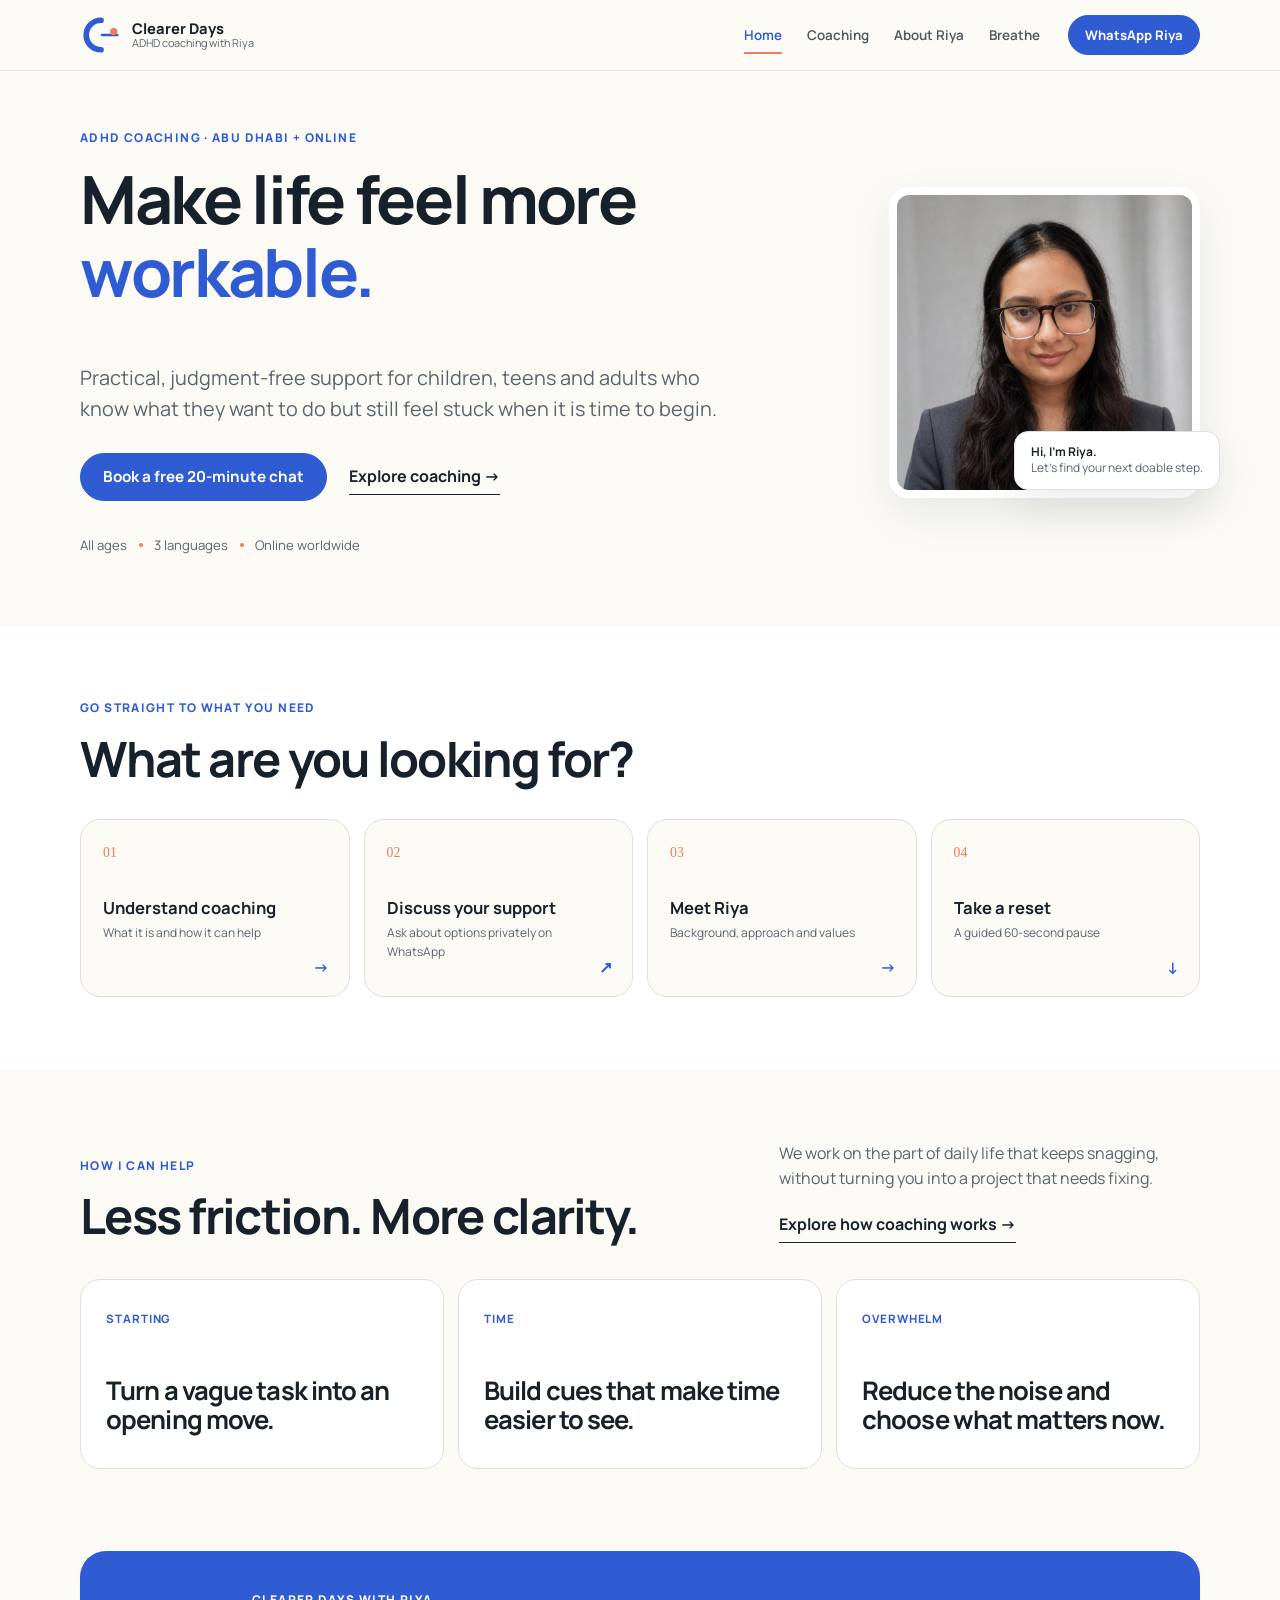
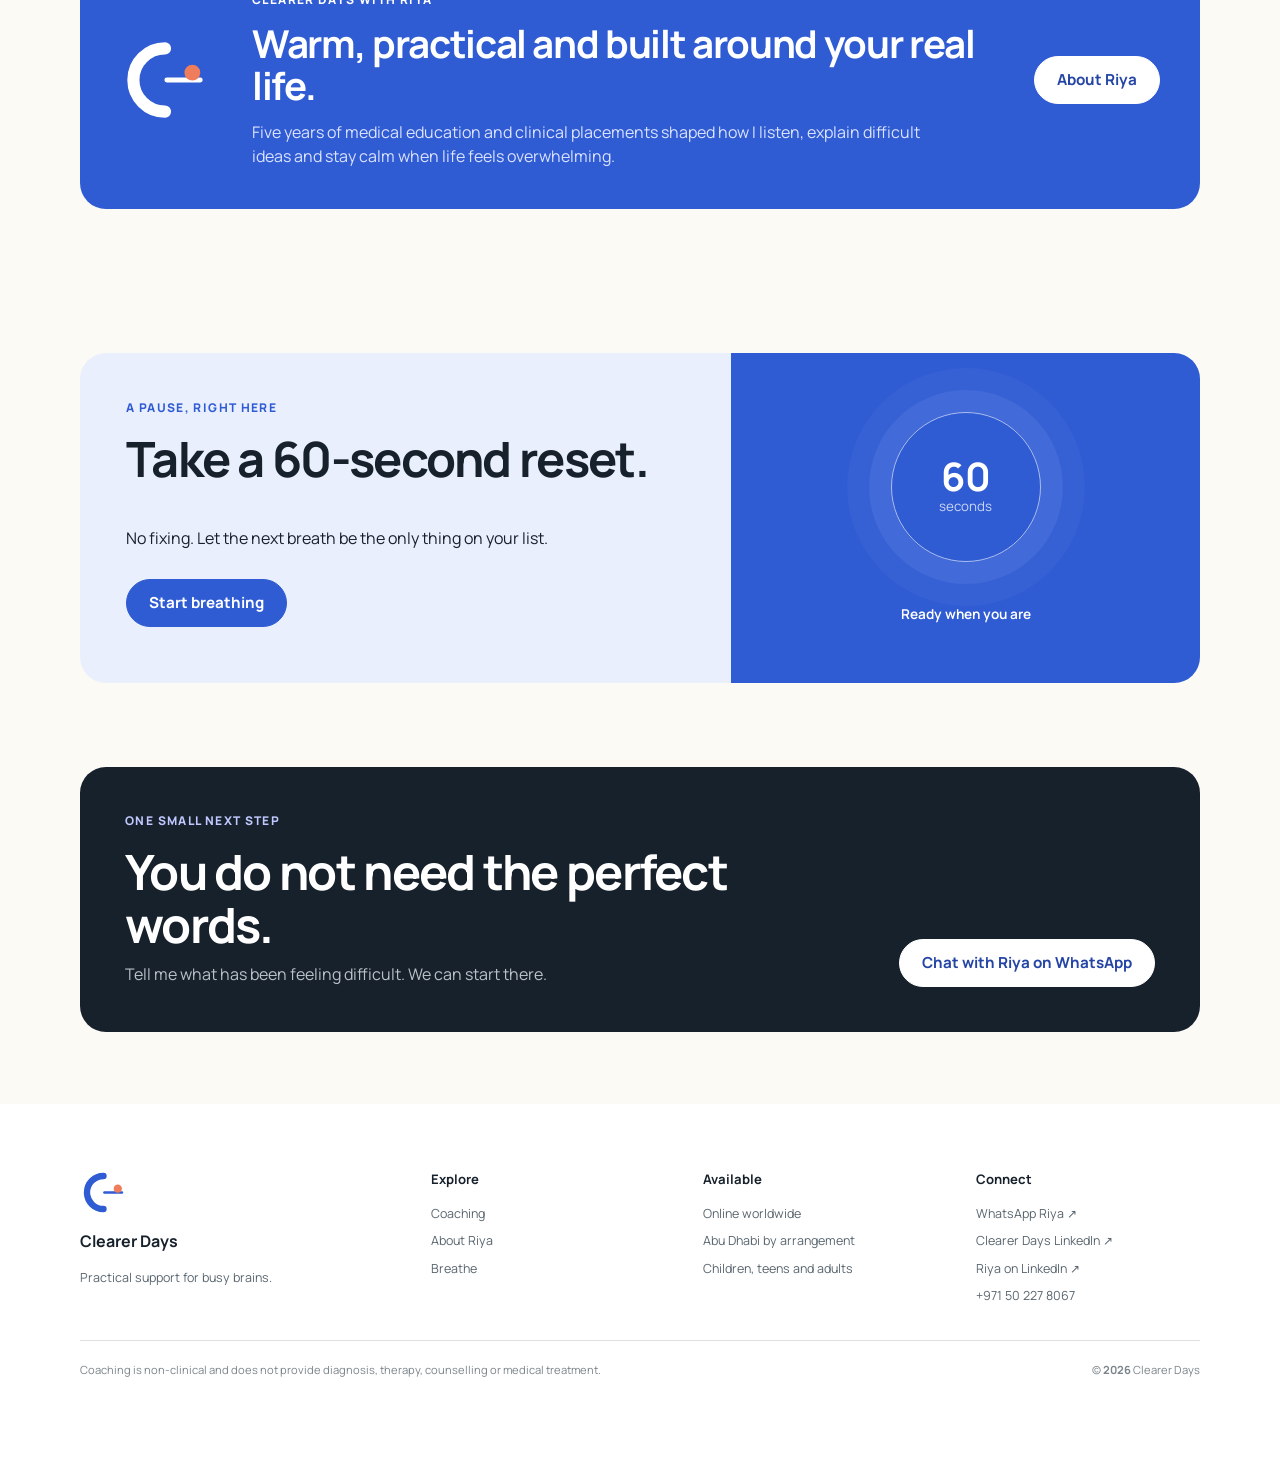
==== commit 4f818b29: "Optimize mobile experience: fix bottom nav dock anchoring, reorder hero portrait above fold, and enh" ====
--- a/index.html
+++ b/index.html
@@ -1,7 +1,7 @@
 <!doctype html>
 <html lang="en">
 <head>
-  <meta charset="utf-8"><meta name="viewport" content="width=device-width,initial-scale=1">
+  <meta charset="utf-8"><meta name="viewport" content="width=device-width, initial-scale=1, viewport-fit=cover">
   <title>Clearer Days | ADHD Coaching in Abu Dhabi &amp; Online | Riya Chitnis</title>
   <meta name="description" content="Clearer Days offers practical, compassionate ADHD coaching with Riya Chitnis for children, teens and adults in Abu Dhabi and online worldwide.">
   <meta name="keywords" content="ADHD coaching, ADHD coach Abu Dhabi, ADHD coaching UAE, online ADHD coach, neurodiversity, executive function coaching, Riya Chitnis">
@@ -89,7 +89,7 @@
   </div></header>
   <main id="main">
     <section class="hero compact-section"><div class="shell hero-grid">
-      <div><p class="eyebrow">ADHD coaching · Abu Dhabi + online</p><h1>Make life feel more <em>workable.</em></h1><p class="lede">Practical, judgment-free support for children, teens and adults who know what they want to do but still feel stuck when it is time to begin.</p><div class="actions"><a class="button" data-whatsapp="fit" href="https://wa.me/971502278067">Book a free 20-minute chat</a><a class="text-link" href="coaching.html">Explore coaching →</a></div><ul class="quick-facts"><li>All ages</li><li>3 languages</li><li>Online worldwide</li></ul></div>
+      <div class="hero-content"><p class="eyebrow">ADHD coaching · Abu Dhabi + online</p><h1>Make life feel more <em>workable.</em></h1><p class="lede">Practical, judgment-free support for children, teens and adults who know what they want to do but still feel stuck when it is time to begin.</p><div class="actions"><a class="button" data-whatsapp="fit" href="https://wa.me/971502278067">Book a free 20-minute chat</a><a class="text-link" href="coaching.html">Explore coaching →</a></div><ul class="quick-facts"><li>All ages</li><li>3 languages</li><li>Online worldwide</li></ul></div>
       <figure class="hero-photo"><img src="assets/riya-portrait-rectangular.png" alt="Riya Chitnis, founder of Clearer Days" width="1122" height="1402"><figcaption><strong>Hi, I’m Riya.</strong><span>Let’s find your next doable step.</span></figcaption></figure>
     </div></section>
     <section class="router compact-section" aria-labelledby="routerTitle"><div class="shell"><div class="section-heading"><p class="eyebrow">Go straight to what you need</p><h2 id="routerTitle">What are you looking for?</h2></div><div class="router-grid">
@@ -101,6 +101,6 @@
     <section class="closing compact-section"><div class="shell closing-card"><div><p class="eyebrow">One small next step</p><h2>You do not need the perfect words.</h2><p>Tell me what has been feeling difficult. We can start there.</p></div><a class="button button-light" data-whatsapp="fit" href="https://wa.me/971502278067">Chat with Riya on WhatsApp</a></div></section>
   </main>
   <footer class="site-footer"><div class="shell footer-grid"><div class="brand-footer"><img src="assets/brand/logos/clearer-days-symbol.svg" alt="" width="52" height="52"><strong>Clearer Days</strong><span>Practical support for busy brains.</span></div><div><strong>Explore</strong><a href="coaching.html">Coaching</a><a href="about.html">About Riya</a><a href="#breathe">Breathe</a></div><div><strong>Available</strong><span>Online worldwide</span><span>Abu Dhabi by arrangement</span><span>Children, teens and adults</span></div><div><strong>Connect</strong><a data-whatsapp="fit" href="https://wa.me/971502278067">WhatsApp Riya ↗</a><a href="https://www.linkedin.com/company/clearer-days-adhd-coaching" target="_blank" rel="noopener noreferrer">Clearer Days LinkedIn ↗</a><a href="https://www.linkedin.com/in/riya-chitnis/" target="_blank" rel="noopener noreferrer">Riya on LinkedIn ↗</a><span>+971 50 227 8067</span></div></div><div class="shell footer-legal"><span>Coaching is non-clinical and does not provide diagnosis, therapy, counselling or medical treatment.</span><span>© <b data-year>2026</b> Clearer Days</span></div></footer>
-  <nav class="mobile-dock" aria-label="Quick navigation"><a href="index.html" aria-current="page"><span>⌂</span>Home</a><a href="coaching.html"><span>▤</span>Coaching</a><a href="#breathe"><span>◯</span>Breathe</a><a data-whatsapp="fit" href="https://wa.me/971502278067"><span>↗</span>Chat</a></nav>
+  <nav class="mobile-dock" aria-label="Quick navigation"><a href="index.html" aria-current="page"><svg aria-hidden="true" width="20" height="20" viewBox="0 0 24 24" fill="none" stroke="currentColor" stroke-width="2" stroke-linecap="round" stroke-linejoin="round"><path d="m3 9 9-7 9 7v11a2 2 0 0 1-2 2H5a2 2 0 0 1-2-2z"></path><polyline points="9 22 9 12 15 12 15 22"></polyline></svg><span>Home</span></a><a href="coaching.html"><svg aria-hidden="true" width="20" height="20" viewBox="0 0 24 24" fill="none" stroke="currentColor" stroke-width="2" stroke-linecap="round" stroke-linejoin="round"><path d="M2 3h6a4 4 0 0 1 4 4v14a3 3 0 0 0-3-3H2z"></path><path d="M22 3h-6a4 4 0 0 0-4 4v14a3 3 0 0 1 3-3h7z"></path></svg><span>Coaching</span></a><a href="about.html"><svg aria-hidden="true" width="20" height="20" viewBox="0 0 24 24" fill="none" stroke="currentColor" stroke-width="2" stroke-linecap="round" stroke-linejoin="round"><path d="M20 21v-2a4 4 0 0 0-4-4H8a4 4 0 0 0-4 4v2"></path><circle cx="12" cy="7" r="4"></circle></svg><span>About</span></a><a data-whatsapp="fit" href="https://wa.me/971502278067"><svg aria-hidden="true" width="20" height="20" viewBox="0 0 24 24" fill="none" stroke="currentColor" stroke-width="2" stroke-linecap="round" stroke-linejoin="round"><path d="M21 11.5a8.38 8.38 0 0 1-.9 3.8 8.5 8.5 0 0 1-7.6 4.7 8.38 8.38 0 0 1-3.8-.9L3 21l1.9-5.7a8.38 8.38 0 0 1-.9-3.8 8.5 8.5 0 0 1 4.7-7.6 8.38 8.38 0 0 1 3.8-.9h.5a8.48 8.48 0 0 1 8 8v.5z"></path></svg><span>WhatsApp</span></a></nav>
   <script src="script.js"></script>
 </body></html>
--- a/style.css
+++ b/style.css
@@ -1,17 +1,1407 @@
-@font-face{font-family:Manrope;src:url("assets/brand/Manrope-Variable.ttf") format("truetype");font-weight:200 800;font-display:swap}
-:root{color-scheme:light;--paper:#fbfaf5;--white:#fff;--ink:#17212b;--muted:#59656e;--line:#dde1dc;--blue:#2f5bd3;--blue-dark:#2445a5;--coral:#ef7c5b;--mist:#e9effc;--sage:#dce9de;--cream:#f4e4c5;--shadow:0 16px 42px rgba(23,33,43,.08);--radius:24px;--font:Manrope,-apple-system,BlinkMacSystemFont,"Segoe UI",sans-serif}
-*,*::before,*::after{box-sizing:border-box}html{scroll-behavior:smooth;scroll-padding-top:90px}body{margin:0;background:var(--paper);color:var(--ink);font-family:var(--font);line-height:1.55;-webkit-font-smoothing:antialiased}body.menu-open{overflow:hidden}img{display:block;max-width:100%;height:auto}a{color:inherit;text-decoration:none}button{color:inherit;font:inherit}h1,h2,h3,p{margin-top:0}h1,h2,h3{line-height:1.08;letter-spacing:-.038em}h1{max-width:760px;font-size:clamp(2.75rem,5.6vw,4.55rem);font-weight:720}h2{font-size:clamp(2.05rem,4vw,3.2rem);font-weight:710}h3{font-size:clamp(1.25rem,2vw,1.62rem)}p{max-width:68ch}.shell{width:min(1120px,calc(100% - 40px));margin-inline:auto}.compact-section{padding:72px 0}.sr-only{position:absolute;width:1px;height:1px;padding:0;margin:-1px;overflow:hidden;clip:rect(0,0,0,0);white-space:nowrap;border:0}.skip-link{position:fixed;z-index:1000;left:16px;top:10px;padding:10px 15px;border-radius:10px;background:var(--ink);color:#fff;transform:translateY(-150%)}.skip-link:focus{transform:none}:focus-visible{outline:3px solid var(--coral);outline-offset:3px}
-.eyebrow{margin-bottom:14px;color:var(--blue);font-size:.72rem;font-weight:780;letter-spacing:.115em;text-transform:uppercase}.lede{color:var(--muted);font-size:clamp(1.05rem,1.6vw,1.24rem);line-height:1.55}.button{display:inline-flex;min-height:48px;align-items:center;justify-content:center;padding:11px 20px;border:1px solid var(--blue);border-radius:999px;background:var(--blue);color:#fff;font-weight:720;cursor:pointer;transition:background .18s,transform .18s}.button:hover{background:var(--blue-dark);transform:translateY(-1px)}.button-small{min-height:40px;padding:8px 16px;font-size:.82rem}.button-light{border-color:#fff;background:#fff;color:var(--blue-dark)}.button-light:hover{background:#f0f3ff}.button-outline{border-color:#cbd0cb;background:transparent;color:var(--ink)}.button-outline:hover{border-color:var(--ink);background:var(--ink);color:#fff}.text-link{display:inline-block;padding:5px 0;border-bottom:1px solid currentColor;font-weight:700}.text-button{border:0;border-bottom:1px solid currentColor;background:transparent;cursor:pointer;font-weight:700}.actions{display:flex;align-items:center;gap:22px;margin-top:28px}
-.site-header{position:sticky;top:0;z-index:100;border-bottom:1px solid rgba(23,33,43,.08);background:rgba(251,250,245,.92);backdrop-filter:blur(18px)}.header-inner{height:70px;display:flex;align-items:center;gap:28px}.brand{display:flex;align-items:center;gap:10px;margin-right:auto}.brand img{width:42px;height:42px}.brand span{display:flex;flex-direction:column;line-height:1.14}.brand strong{font-size:.9rem}.brand small{color:var(--muted);font-size:.65rem}.main-nav{display:flex;align-items:center;gap:25px}.main-nav a{padding:7px 0;color:#4e5961;font-size:.81rem;font-weight:620}.main-nav a:hover,.main-nav a[aria-current=page]{color:var(--blue)}.main-nav a[aria-current=page]{box-shadow:0 2px var(--coral)}.menu-button{display:none;width:42px;height:42px;border:0;background:transparent}.menu-button i{display:block;width:20px;height:2px;margin:5px auto;background:var(--ink);transition:transform .18s}
-.hero{padding-top:58px}.hero-grid{display:grid;grid-template-columns:minmax(0,1.25fr) minmax(260px,.55fr);gap:8vw;align-items:center}.hero h1 em{color:var(--blue);font-style:normal}.hero .lede{max-width:650px}.quick-facts{display:flex;gap:27px;padding:0;margin:34px 0 0;color:var(--muted);font-size:.8rem;list-style:none}.quick-facts li+li{position:relative}.quick-facts li+li::before{content:"";position:absolute;left:-15px;top:.6em;width:4px;height:4px;border-radius:50%;background:var(--coral)}.hero-photo{position:relative;max-width:320px;margin:0}.hero-photo img{width:100%;aspect-ratio:1;object-fit:cover;object-position:center 28%;border:8px solid #fff;border-radius:20px;box-shadow:var(--shadow)}.hero-photo figcaption{position:absolute;right:-20px;bottom:8px;display:flex;flex-direction:column;padding:12px 16px;border:1px solid var(--line);border-radius:14px;background:#fff;box-shadow:var(--shadow);font-size:.75rem;max-width:calc(100vw - 32px)}.hero-photo figcaption span{color:var(--muted)}
-.router{background:#fff}.section-heading{margin-bottom:34px}.section-heading h2{margin-bottom:10px}.section-heading.centered{text-align:center}.section-heading.centered p{margin-inline:auto}.router-grid{display:grid;grid-template-columns:repeat(4,1fr);gap:12px}.router-grid a{position:relative;min-height:178px;display:flex;flex-direction:column;padding:22px;border:1px solid var(--line);border-radius:20px;background:var(--paper);transition:border .18s,transform .18s,background .18s}.router-grid a:hover{border-color:var(--blue);background:#fff;transform:translateY(-2px)}.router-grid span{color:var(--coral);font-family:Georgia,serif;font-size:.86rem}.router-grid strong{margin:31px 0 4px;font-size:1.04rem}.router-grid small{color:var(--muted);font-size:.75rem}.router-grid b{position:absolute;right:20px;bottom:16px;color:var(--blue)}
-.split-heading{display:grid;grid-template-columns:1fr .72fr;gap:9vw;align-items:end;margin-bottom:36px}.split-heading h2{margin-bottom:0}.split-heading>div:last-child>p{color:var(--muted)}.mini-card-grid,.value-grid{display:grid;grid-template-columns:repeat(3,1fr);gap:14px}.mini-card-grid article,.value-grid article{min-height:190px;padding:25px;border:1px solid var(--line);border-radius:20px;background:#fff}.mini-card-grid span,.value-grid span,.friction-grid span{color:var(--blue);font-size:.72rem;font-weight:750;text-transform:uppercase;letter-spacing:.08em}.mini-card-grid h3{margin:48px 0 0}.trust{padding-top:10px}.trust-card{display:grid;grid-template-columns:100px 1fr auto;gap:32px;align-items:center;padding:40px;border-radius:26px;background:var(--blue);color:#fff}.trust-card .eyebrow{color:#fff}.trust-card h2{margin-bottom:12px;font-size:clamp(1.8rem,3vw,2.65rem)}.trust-card p:last-child{margin-bottom:0;color:#dce3ff}.trust-card>img{width:90px}
-.breathe-card{display:grid;grid-template-columns:1fr .72fr;overflow:hidden;border-radius:26px;background:var(--mist)}.breathe-card>div:first-child{padding:46px}.breath-stage{min-height:330px;display:flex;flex-direction:column;align-items:center;justify-content:center;background:var(--blue);color:#fff}.breath-ring{width:150px;height:150px;display:flex;flex-direction:column;align-items:center;justify-content:center;border:1px solid rgba(255,255,255,.6);border-radius:50%;box-shadow:0 0 0 22px rgba(255,255,255,.06),0 0 0 44px rgba(255,255,255,.035);transition:transform 4s ease-in-out}.breath-ring.inhale{transform:scale(1.15)}.breath-ring.exhale{transform:scale(.9);transition-duration:6s}.breath-ring span{font-size:2.45rem;font-weight:700;line-height:1}.breath-ring small{opacity:.75}.breath-stage p{margin:42px 0 0;font-size:.82rem;font-weight:650}.closing{padding-top:12px}.closing-card{display:grid;grid-template-columns:1fr auto;gap:40px;align-items:end;padding:45px;border-radius:26px;background:var(--ink);color:#fff}.closing-card .eyebrow{color:#bfc9ff}.closing-card h2{margin-bottom:10px}.closing-card p:last-child{margin-bottom:0;color:#bac2c8}
-.page-hero{background:#fff}.page-hero-inner{display:grid;grid-template-columns:1fr 280px;gap:8vw;align-items:end}.page-hero h1{font-size:clamp(2.5rem,5vw,4.2rem)}.page-jumps{display:flex;flex-direction:column;border:1px solid var(--line);border-radius:18px;background:var(--paper)}.page-jumps a{display:flex;justify-content:space-between;padding:13px 17px;border-bottom:1px solid var(--line);font-size:.82rem;font-weight:680}.page-jumps a:last-child{border:0}.page-jumps a::after{content:"↓";color:var(--blue)}.friction-grid{display:grid;grid-template-columns:repeat(2,1fr);gap:14px}.friction-grid article{min-height:220px;padding:28px;border:1px solid var(--line);border-radius:22px;background:#fff}.friction-grid h3{max-width:480px;margin:48px 0 12px}.friction-grid p{margin:0;color:var(--muted)}.process{background:var(--ink);color:#fff}.process .eyebrow{color:#aebeff}.process-list{display:grid;grid-template-columns:repeat(3,1fr);padding:0;list-style:none}.process-list li{display:grid;grid-template-columns:38px 1fr;gap:14px;padding:28px;border-left:1px solid rgba(255,255,255,.15)}.process-list li:first-child{border-left:0}.process-list b{color:var(--coral);font-family:Georgia,serif}.process-list h3{margin-bottom:10px}.process-list p{margin:0;color:#b6bec4;font-size:.9rem}
-.support-options{background:var(--sage)}.support-card{display:grid;grid-template-columns:1fr auto;gap:7vw;align-items:center}.support-card h2{margin-bottom:14px}.support-card p{color:#4f5e56}.support-card .fine-print{margin:18px 0 0;text-align:left;font-size:.76rem}.faq{background:#fff}.faq-layout{display:grid;grid-template-columns:.65fr 1fr;gap:9vw}.faq-layout>div:first-child>p:last-child{color:var(--muted)}.faq-list details{border-top:1px solid var(--line)}.faq-list details:last-child{border-bottom:1px solid var(--line)}.faq-list summary{position:relative;padding:20px 38px 20px 0;cursor:pointer;font-weight:700;list-style:none}.faq-list summary::-webkit-details-marker{display:none}.faq-list summary::after{content:"+";position:absolute;right:3px;color:var(--blue);font-size:1.35rem}.faq-list details[open] summary::after{transform:rotate(45deg)}.faq-list details p{padding:0 38px 19px 0;margin:0;color:var(--muted);font-size:.9rem}
-.about-hero{background:#fff}.about-hero-grid{display:grid;grid-template-columns:1fr 310px;gap:8vw;align-items:center}.about-hero h1{font-size:clamp(2.55rem,5vw,4.15rem)}.about-hero figure{margin:0}.about-hero figure img{width:100%;aspect-ratio:1;object-fit:cover;object-position:center 28%;border-radius:20px;box-shadow:var(--shadow)}.about-hero figcaption{margin-top:12px;color:var(--muted);text-align:center;font-size:.73rem}.story-grid{display:grid;grid-template-columns:.62fr 1fr;gap:10vw}.story-grid>div:last-child p{color:var(--muted);font-size:1.03rem}.facts{padding-top:0}.fact-grid{display:grid;grid-template-columns:repeat(4,1fr);gap:12px}.fact-grid article{display:flex;min-height:140px;flex-direction:column;justify-content:flex-end;padding:22px;border-radius:19px;background:var(--mist)}.fact-grid strong{color:var(--blue);font-size:1.55rem}.fact-grid span{margin-top:5px;color:var(--muted);font-size:.74rem}.values{background:#fff}.value-grid article p{color:var(--muted);font-size:.86rem}.value-grid h3{margin-top:42px}.scope-card{display:grid;grid-template-columns:.8fr 1fr;gap:8vw;padding:40px;border:1px solid var(--line);border-radius:24px;background:var(--sage)}.scope-card p{color:#4f5e56}
-.site-footer{padding:65px 0 105px;background:#fff}.footer-grid{display:grid;grid-template-columns:1.35fr repeat(3,1fr);gap:48px}.footer-grid>div{display:flex;flex-direction:column;gap:8px}.footer-grid strong{margin-bottom:7px;font-size:.78rem}.footer-grid a,.footer-grid span{color:var(--muted);font-size:.76rem}.brand-footer img{width:47px;margin-bottom:5px}.brand-footer strong{font-size:1rem}.footer-legal{display:flex;justify-content:space-between;gap:30px;margin-top:35px;padding-top:20px;border-top:1px solid var(--line);color:#7b848a;font-size:.66rem}.mobile-dock{display:none}
-@media(max-width:950px){.main-nav{gap:16px}.main-nav a{font-size:.74rem}.router-grid{grid-template-columns:repeat(2,1fr)}.process-list{grid-template-columns:1fr}.process-list li{border-left:0;border-top:1px solid rgba(255,255,255,.15)}.process-list li:first-child{border-top:0}.fact-grid{grid-template-columns:repeat(2,1fr)}}
-@media(max-width:760px){html{scroll-padding-top:80px}body{padding-bottom:70px}.shell{width:min(100% - 30px,1120px)}.compact-section{padding:50px 0}.header-inner{height:64px}.header-cta{display:none}.menu-button{display:block;margin-left:auto;cursor:pointer}.menu-button[aria-expanded=true] i:first-of-type{transform:translateY(3.5px) rotate(45deg)}.menu-button[aria-expanded=true] i:last-of-type{transform:translateY(-3.5px) rotate(-45deg)}.main-nav{position:fixed;inset:64px 0 auto;display:none;flex-direction:column;align-items:stretch;gap:0;padding:12px 20px 22px;border-bottom:1px solid var(--line);background:var(--paper);box-shadow:var(--shadow)}.main-nav.open{display:flex}.main-nav a{padding:14px 2px;border-bottom:1px solid var(--line);font-size:.95rem}.main-nav a[aria-current=page]{box-shadow:none;color:var(--blue)}.hero{padding-top:42px}.hero-grid,.page-hero-inner,.about-hero-grid{grid-template-columns:1fr}.hero-photo{width:235px;margin:20px auto 0}.hero-photo figcaption{right:-35px}.quick-facts{flex-wrap:wrap;row-gap:6px}.split-heading,.story-grid,.scope-card,.faq-layout,.support-card{grid-template-columns:1fr;gap:18px}.support-card .button{width:100%}.mini-card-grid,.value-grid{grid-template-columns:1fr}.mini-card-grid article,.value-grid article{min-height:150px}.trust-card{grid-template-columns:70px 1fr;padding:30px 24px}.trust-card>img{width:65px}.trust-card>.button{grid-column:1/-1;width:100%}.breathe-card{grid-template-columns:1fr}.breathe-card>div:first-child{padding:32px 24px}.breath-stage{min-height:280px}.closing-card{grid-template-columns:1fr;padding:32px 24px}.closing-card .button{width:100%}.page-jumps{display:grid;grid-template-columns:1fr 1fr}.page-jumps a:nth-child(2){border-right:0}.friction-grid{grid-template-columns:1fr}.friction-grid article{min-height:180px}.friction-grid h3{margin-top:34px}.about-hero figure{max-width:280px;margin-inline:auto}.footer-grid{grid-template-columns:1fr 1fr;gap:30px}.footer-legal{flex-direction:column}.mobile-dock{position:fixed;z-index:99;left:8px;right:8px;bottom:8px;height:59px;display:grid;grid-template-columns:repeat(4,1fr);padding:5px;border:1px solid var(--line);border-radius:18px;background:rgba(255,255,255,.96);box-shadow:0 8px 35px rgba(23,33,43,.15);backdrop-filter:blur(15px);padding-bottom:max(5px,env(safe-area-inset-bottom))}.mobile-dock a{display:flex;flex-direction:column;align-items:center;justify-content:center;gap:1px;border-radius:12px;color:var(--muted);font-size:.61rem;font-weight:700}.mobile-dock a span{font-size:1rem;line-height:1}.mobile-dock a[aria-current=page]{background:var(--mist);color:var(--blue)}}
-@media(max-width:470px){h1{font-size:2.72rem}h2{font-size:2.12rem}.actions{align-items:stretch;flex-direction:column;gap:10px}.actions .button{width:100%}.quick-facts{display:grid;gap:4px}.quick-facts li+li::before{display:none}.router-grid{grid-template-columns:1fr}.router-grid a{min-height:142px}.router-grid strong{margin-top:22px}.page-jumps{grid-template-columns:1fr}.page-jumps a{border-right:0}.fact-grid{grid-template-columns:1fr 1fr}.footer-grid{grid-template-columns:1fr}.hero-photo figcaption{right:-12px}}
-@media(prefers-reduced-motion:reduce){html{scroll-behavior:auto}*,*::before,*::after{animation-duration:.01ms!important;transition-duration:.01ms!important}.breath-ring{transform:none!important}}
+@font-face {
+  font-family: 'Manrope';
+  src: url('assets/brand/Manrope-Variable.ttf') format('truetype');
+  font-weight: 200 800;
+  font-display: swap;
+}
+
+:root {
+  color-scheme: light;
+  --paper: #fbfaf5;
+  --white: #ffffff;
+  --ink: #17212b;
+  --muted: #59656e;
+  --line: #dde1dc;
+  --blue: #2f5bd3;
+  --blue-dark: #2445a5;
+  --coral: #ef7c5b;
+  --mist: #e9effc;
+  --sage: #dce9de;
+  --cream: #f4e4c5;
+  --shadow: 0 16px 42px rgba(23, 33, 43, 0.08);
+  --radius: 24px;
+  --font: 'Manrope', -apple-system, BlinkMacSystemFont, "Segoe UI", Roboto, sans-serif;
+}
+
+*, *::before, *::after {
+  box-sizing: border-box;
+}
+
+html {
+  scroll-behavior: smooth;
+  scroll-padding-top: 90px;
+  overflow-x: hidden;
+  -webkit-text-size-adjust: 100%;
+}
+
+body {
+  margin: 0;
+  background: var(--paper);
+  color: var(--ink);
+  font-family: var(--font);
+  line-height: 1.55;
+  -webkit-font-smoothing: antialiased;
+  -moz-osx-font-smoothing: grayscale;
+  overflow-x: hidden;
+  width: 100%;
+}
+
+body.menu-open {
+  overflow: hidden;
+}
+
+img {
+  display: block;
+  max-width: 100%;
+  height: auto;
+}
+
+a {
+  color: inherit;
+  text-decoration: none;
+}
+
+button {
+  color: inherit;
+  font: inherit;
+}
+
+h1, h2, h3, p {
+  margin-top: 0;
+}
+
+h1, h2, h3 {
+  line-height: 1.1;
+  letter-spacing: -0.035em;
+  overflow-wrap: break-word;
+  word-break: break-word;
+}
+
+h1 {
+  max-width: 760px;
+  font-size: clamp(2.35rem, 5.2vw, 4.55rem);
+  font-weight: 720;
+}
+
+h2 {
+  font-size: clamp(1.85rem, 3.8vw, 3.2rem);
+  font-weight: 710;
+}
+
+h3 {
+  font-size: clamp(1.2rem, 2vw, 1.62rem);
+}
+
+p {
+  max-width: 68ch;
+}
+
+.shell {
+  width: min(1120px, calc(100% - 40px));
+  margin-inline: auto;
+}
+
+.compact-section {
+  padding: 72px 0;
+}
+
+.sr-only {
+  position: absolute;
+  width: 1px;
+  height: 1px;
+  padding: 0;
+  margin: -1px;
+  overflow: hidden;
+  clip: rect(0, 0, 0, 0);
+  white-space: nowrap;
+  border: 0;
+}
+
+.skip-link {
+  position: fixed;
+  z-index: 1000;
+  left: 16px;
+  top: 10px;
+  padding: 10px 15px;
+  border-radius: 10px;
+  background: var(--ink);
+  color: #fff;
+  transform: translateY(-150%);
+}
+
+.skip-link:focus {
+  transform: none;
+}
+
+:focus-visible {
+  outline: 3px solid var(--coral);
+  outline-offset: 3px;
+}
+
+.eyebrow {
+  margin-bottom: 14px;
+  color: var(--blue);
+  font-size: 0.75rem;
+  font-weight: 780;
+  letter-spacing: 0.115em;
+  text-transform: uppercase;
+}
+
+.lede {
+  color: var(--muted);
+  font-size: clamp(1.05rem, 1.6vw, 1.24rem);
+  line-height: 1.55;
+}
+
+.button {
+  display: inline-flex;
+  min-height: 48px;
+  align-items: center;
+  justify-content: center;
+  padding: 11px 22px;
+  border: 1px solid var(--blue);
+  border-radius: 999px;
+  background: var(--blue);
+  color: #fff;
+  font-weight: 720;
+  font-size: 0.95rem;
+  cursor: pointer;
+  transition: background 0.18s, transform 0.18s, box-shadow 0.18s;
+  text-decoration: none;
+}
+
+.button:hover {
+  background: var(--blue-dark);
+  transform: translateY(-1px);
+}
+
+.button-small {
+  min-height: 40px;
+  padding: 8px 16px;
+  font-size: 0.82rem;
+}
+
+.button-light {
+  border-color: #fff;
+  background: #fff;
+  color: var(--blue-dark);
+}
+
+.button-light:hover {
+  background: #f0f3ff;
+}
+
+.button-outline {
+  border-color: #cbd0cb;
+  background: transparent;
+  color: var(--ink);
+}
+
+.button-outline:hover {
+  border-color: var(--ink);
+  background: var(--ink);
+  color: #fff;
+}
+
+.text-link {
+  display: inline-flex;
+  align-items: center;
+  gap: 4px;
+  padding: 5px 0;
+  border-bottom: 1px solid currentColor;
+  font-weight: 700;
+}
+
+.text-button {
+  border: 0;
+  border-bottom: 1px solid currentColor;
+  background: transparent;
+  cursor: pointer;
+  font-weight: 700;
+  padding: 5px 0;
+}
+
+.actions {
+  display: flex;
+  align-items: center;
+  gap: 22px;
+  margin-top: 28px;
+  flex-wrap: wrap;
+}
+
+.site-header {
+  position: sticky;
+  top: 0;
+  z-index: 100;
+  border-bottom: 1px solid rgba(23, 33, 43, 0.08);
+  background: rgba(251, 250, 245, 0.92);
+  backdrop-filter: blur(18px);
+  -webkit-backdrop-filter: blur(18px);
+}
+
+.header-inner {
+  height: 70px;
+  display: flex;
+  align-items: center;
+  gap: 28px;
+}
+
+.brand {
+  display: flex;
+  align-items: center;
+  gap: 10px;
+  margin-right: auto;
+  text-decoration: none;
+}
+
+.brand img {
+  width: 42px;
+  height: 42px;
+  flex-shrink: 0;
+}
+
+.brand span {
+  display: flex;
+  flex-direction: column;
+  line-height: 1.14;
+}
+
+.brand strong {
+  font-size: 0.92rem;
+  font-weight: 750;
+}
+
+.brand small {
+  color: var(--muted);
+  font-size: 0.68rem;
+}
+
+.main-nav {
+  display: flex;
+  align-items: center;
+  gap: 25px;
+}
+
+.main-nav a {
+  padding: 7px 0;
+  color: #4e5961;
+  font-size: 0.84rem;
+  font-weight: 620;
+  text-decoration: none;
+  transition: color 0.15s;
+}
+
+.main-nav a:hover,
+.main-nav a[aria-current=page] {
+  color: var(--blue);
+}
+
+.main-nav a[aria-current=page] {
+  box-shadow: 0 2px var(--coral);
+}
+
+.menu-button {
+  display: none;
+  width: 44px;
+  height: 44px;
+  padding: 0;
+  border: 0;
+  background: transparent;
+  border-radius: 8px;
+  cursor: pointer;
+}
+
+.menu-button i {
+  display: block;
+  width: 22px;
+  height: 2px;
+  margin: 5px auto;
+  background: var(--ink);
+  transition: transform 0.18s, opacity 0.18s;
+  border-radius: 1px;
+}
+
+.hero {
+  padding-top: 58px;
+}
+
+.hero-grid {
+  display: grid;
+  grid-template-columns: minmax(0, 1.25fr) minmax(260px, 0.55fr);
+  gap: 8vw;
+  align-items: center;
+}
+
+.hero h1 em {
+  color: var(--blue);
+  font-style: normal;
+}
+
+.hero .lede {
+  max-width: 650px;
+}
+
+.quick-facts {
+  display: flex;
+  gap: 27px;
+  padding: 0;
+  margin: 34px 0 0;
+  color: var(--muted);
+  font-size: 0.82rem;
+  list-style: none;
+}
+
+.quick-facts li + li {
+  position: relative;
+}
+
+.quick-facts li + li::before {
+  content: "";
+  position: absolute;
+  left: -15px;
+  top: 0.6em;
+  width: 4px;
+  height: 4px;
+  border-radius: 50%;
+  background: var(--coral);
+}
+
+.hero-photo {
+  position: relative;
+  max-width: 320px;
+  margin: 0;
+}
+
+.hero-photo img {
+  width: 100%;
+  aspect-ratio: 1;
+  object-fit: cover;
+  object-position: center 28%;
+  border: 8px solid #fff;
+  border-radius: 20px;
+  box-shadow: var(--shadow);
+}
+
+.hero-photo figcaption {
+  position: absolute;
+  right: -20px;
+  bottom: 8px;
+  display: flex;
+  flex-direction: column;
+  padding: 12px 16px;
+  border: 1px solid var(--line);
+  border-radius: 14px;
+  background: #fff;
+  box-shadow: var(--shadow);
+  font-size: 0.75rem;
+  max-width: calc(100vw - 32px);
+  line-height: 1.35;
+}
+
+.hero-photo figcaption span {
+  color: var(--muted);
+}
+
+.router {
+  background: #fff;
+}
+
+.section-heading {
+  margin-bottom: 34px;
+}
+
+.section-heading h2 {
+  margin-bottom: 10px;
+}
+
+.section-heading.centered {
+  text-align: center;
+}
+
+.section-heading.centered p {
+  margin-inline: auto;
+}
+
+.router-grid {
+  display: grid;
+  grid-template-columns: repeat(4, 1fr);
+  gap: 14px;
+}
+
+.router-grid a {
+  position: relative;
+  min-height: 178px;
+  display: flex;
+  flex-direction: column;
+  padding: 22px;
+  border: 1px solid var(--line);
+  border-radius: 20px;
+  background: var(--paper);
+  transition: border-color 0.18s, transform 0.18s, background-color 0.18s, box-shadow 0.18s;
+}
+
+.router-grid a:hover {
+  border-color: var(--blue);
+  background: #fff;
+  transform: translateY(-2px);
+  box-shadow: 0 8px 24px rgba(23, 33, 43, 0.06);
+}
+
+.router-grid span {
+  color: var(--coral);
+  font-family: Georgia, serif;
+  font-size: 0.86rem;
+}
+
+.router-grid strong {
+  margin: 31px 0 4px;
+  font-size: 1.04rem;
+}
+
+.router-grid small {
+  color: var(--muted);
+  font-size: 0.75rem;
+}
+
+.router-grid b {
+  position: absolute;
+  right: 20px;
+  bottom: 16px;
+  color: var(--blue);
+  font-weight: 700;
+}
+
+.split-heading {
+  display: grid;
+  grid-template-columns: 1fr 0.72fr;
+  gap: 9vw;
+  align-items: end;
+  margin-bottom: 36px;
+}
+
+.split-heading h2 {
+  margin-bottom: 0;
+}
+
+.split-heading > div:last-child > p {
+  color: var(--muted);
+}
+
+.mini-card-grid,
+.value-grid {
+  display: grid;
+  grid-template-columns: repeat(3, 1fr);
+  gap: 14px;
+}
+
+.mini-card-grid article,
+.value-grid article {
+  min-height: 190px;
+  padding: 25px;
+  border: 1px solid var(--line);
+  border-radius: 20px;
+  background: #fff;
+}
+
+.mini-card-grid span,
+.value-grid span,
+.friction-grid span {
+  color: var(--blue);
+  font-size: 0.72rem;
+  font-weight: 750;
+  text-transform: uppercase;
+  letter-spacing: 0.08em;
+}
+
+.mini-card-grid h3 {
+  margin: 48px 0 0;
+}
+
+.trust {
+  padding-top: 10px;
+}
+
+.trust-card {
+  display: grid;
+  grid-template-columns: 100px 1fr auto;
+  gap: 32px;
+  align-items: center;
+  padding: 40px;
+  border-radius: 26px;
+  background: var(--blue);
+  color: #fff;
+}
+
+.trust-card .eyebrow {
+  color: #fff;
+}
+
+.trust-card h2 {
+  margin-bottom: 12px;
+  font-size: clamp(1.8rem, 3vw, 2.65rem);
+}
+
+.trust-card p:last-child {
+  margin-bottom: 0;
+  color: #dce3ff;
+}
+
+.trust-card > img {
+  width: 90px;
+}
+
+.breathe-card {
+  display: grid;
+  grid-template-columns: 1fr 0.72fr;
+  overflow: hidden;
+  border-radius: 26px;
+  background: var(--mist);
+}
+
+.breathe-card > div:first-child {
+  padding: 46px;
+}
+
+.breath-stage {
+  min-height: 330px;
+  display: flex;
+  flex-direction: column;
+  align-items: center;
+  justify-content: center;
+  background: var(--blue);
+  color: #fff;
+}
+
+.breath-ring {
+  width: 150px;
+  height: 150px;
+  display: flex;
+  flex-direction: column;
+  align-items: center;
+  justify-content: center;
+  border: 1px solid rgba(255, 255, 255, 0.6);
+  border-radius: 50%;
+  box-shadow: 0 0 0 22px rgba(255, 255, 255, 0.06), 0 0 0 44px rgba(255, 255, 255, 0.035);
+  transition: transform 4s ease-in-out;
+}
+
+.breath-ring.inhale {
+  transform: scale(1.15);
+}
+
+.breath-ring.exhale {
+  transform: scale(0.9);
+  transition-duration: 6s;
+}
+
+.breath-ring span {
+  font-size: 2.45rem;
+  font-weight: 700;
+  line-height: 1;
+}
+
+.breath-ring small {
+  opacity: 0.75;
+}
+
+.breath-stage p {
+  margin: 42px 0 0;
+  font-size: 0.85rem;
+  font-weight: 650;
+}
+
+.closing {
+  padding-top: 12px;
+}
+
+.closing-card {
+  display: grid;
+  grid-template-columns: 1fr auto;
+  gap: 40px;
+  align-items: end;
+  padding: 45px;
+  border-radius: 26px;
+  background: var(--ink);
+  color: #fff;
+}
+
+.closing-card .eyebrow {
+  color: #bfc9ff;
+}
+
+.closing-card h2 {
+  margin-bottom: 10px;
+}
+
+.closing-card p:last-child {
+  margin-bottom: 0;
+  color: #bac2c8;
+}
+
+.page-hero {
+  background: #fff;
+}
+
+.page-hero-inner {
+  display: grid;
+  grid-template-columns: 1fr 280px;
+  gap: 8vw;
+  align-items: end;
+}
+
+.page-hero h1 {
+  font-size: clamp(2.35rem, 5vw, 4.2rem);
+}
+
+.page-jumps {
+  display: flex;
+  flex-direction: column;
+  border: 1px solid var(--line);
+  border-radius: 18px;
+  background: var(--paper);
+  overflow: hidden;
+}
+
+.page-jumps a {
+  display: flex;
+  justify-content: space-between;
+  align-items: center;
+  padding: 13px 17px;
+  border-bottom: 1px solid var(--line);
+  font-size: 0.82rem;
+  font-weight: 680;
+  transition: background-color 0.15s;
+}
+
+.page-jumps a:hover {
+  background: #fff;
+}
+
+.page-jumps a:last-child {
+  border: 0;
+}
+
+.page-jumps a::after {
+  content: "↓";
+  color: var(--blue);
+}
+
+.friction-grid {
+  display: grid;
+  grid-template-columns: repeat(2, 1fr);
+  gap: 14px;
+}
+
+.friction-grid article {
+  min-height: 220px;
+  padding: 28px;
+  border: 1px solid var(--line);
+  border-radius: 22px;
+  background: #fff;
+}
+
+.friction-grid h3 {
+  max-width: 480px;
+  margin: 48px 0 12px;
+}
+
+.friction-grid p {
+  margin: 0;
+  color: var(--muted);
+}
+
+.process {
+  background: var(--ink);
+  color: #fff;
+}
+
+.process .eyebrow {
+  color: #aebeff;
+}
+
+.process-list {
+  display: grid;
+  grid-template-columns: repeat(3, 1fr);
+  padding: 0;
+  margin: 0;
+  list-style: none;
+}
+
+.process-list li {
+  display: grid;
+  grid-template-columns: 38px 1fr;
+  gap: 14px;
+  padding: 28px;
+  border-left: 1px solid rgba(255, 255, 255, 0.15);
+}
+
+.process-list li:first-child {
+  border-left: 0;
+}
+
+.process-list b {
+  color: var(--coral);
+  font-family: Georgia, serif;
+  font-size: 1.1rem;
+}
+
+.process-list h3 {
+  margin-bottom: 10px;
+}
+
+.process-list p {
+  margin: 0;
+  color: #b6bec4;
+  font-size: 0.9rem;
+}
+
+.support-options {
+  background: var(--sage);
+}
+
+.support-card {
+  display: grid;
+  grid-template-columns: 1fr auto;
+  gap: 7vw;
+  align-items: center;
+}
+
+.support-card h2 {
+  margin-bottom: 14px;
+}
+
+.support-card p {
+  color: #4f5e56;
+}
+
+.support-card .fine-print {
+  margin: 18px 0 0;
+  text-align: left;
+  font-size: 0.76rem;
+}
+
+.faq {
+  background: #fff;
+}
+
+.faq-layout {
+  display: grid;
+  grid-template-columns: 0.65fr 1fr;
+  gap: 9vw;
+}
+
+.faq-layout > div:first-child > p:last-child {
+  color: var(--muted);
+}
+
+.faq-list details {
+  border-top: 1px solid var(--line);
+}
+
+.faq-list details:last-child {
+  border-bottom: 1px solid var(--line);
+}
+
+.faq-list summary {
+  position: relative;
+  padding: 20px 38px 20px 0;
+  cursor: pointer;
+  font-weight: 700;
+  list-style: none;
+}
+
+.faq-list summary::-webkit-details-marker {
+  display: none;
+}
+
+.faq-list summary::after {
+  content: "+";
+  position: absolute;
+  right: 3px;
+  color: var(--blue);
+  font-size: 1.35rem;
+  transition: transform 0.18s;
+}
+
+.faq-list details[open] summary::after {
+  transform: rotate(45deg);
+}
+
+.faq-list details p {
+  padding: 0 38px 19px 0;
+  margin: 0;
+  color: var(--muted);
+  font-size: 0.92rem;
+}
+
+.about-hero {
+  background: #fff;
+}
+
+.about-hero-grid {
+  display: grid;
+  grid-template-columns: 1fr 310px;
+  gap: 8vw;
+  align-items: center;
+}
+
+.about-hero h1 {
+  font-size: clamp(2.35rem, 5vw, 4.15rem);
+}
+
+.about-hero figure {
+  margin: 0;
+}
+
+.about-hero figure img {
+  width: 100%;
+  aspect-ratio: 1;
+  object-fit: cover;
+  object-position: center 28%;
+  border-radius: 20px;
+  box-shadow: var(--shadow);
+}
+
+.about-hero figcaption {
+  margin-top: 12px;
+  color: var(--muted);
+  text-align: center;
+  font-size: 0.75rem;
+}
+
+.story-grid {
+  display: grid;
+  grid-template-columns: 0.62fr 1fr;
+  gap: 10vw;
+}
+
+.story-grid > div:last-child p {
+  color: var(--muted);
+  font-size: 1.03rem;
+}
+
+.facts {
+  padding-top: 0;
+}
+
+.fact-grid {
+  display: grid;
+  grid-template-columns: repeat(4, 1fr);
+  gap: 12px;
+}
+
+.fact-grid article {
+  display: flex;
+  min-height: 140px;
+  flex-direction: column;
+  justify-content: flex-end;
+  padding: 22px;
+  border-radius: 19px;
+  background: var(--mist);
+}
+
+.fact-grid strong {
+  color: var(--blue);
+  font-size: 1.55rem;
+}
+
+.fact-grid span {
+  margin-top: 5px;
+  color: var(--muted);
+  font-size: 0.76rem;
+}
+
+.values {
+  background: #fff;
+}
+
+.value-grid article p {
+  color: var(--muted);
+  font-size: 0.88rem;
+}
+
+.value-grid h3 {
+  margin-top: 42px;
+}
+
+.scope-card {
+  display: grid;
+  grid-template-columns: 0.8fr 1fr;
+  gap: 8vw;
+  padding: 40px;
+  border: 1px solid var(--line);
+  border-radius: 24px;
+  background: var(--sage);
+}
+
+.scope-card p {
+  color: #4f5e56;
+}
+
+.site-footer {
+  padding: 65px 0 85px;
+  background: #fff;
+}
+
+.footer-grid {
+  display: grid;
+  grid-template-columns: 1.35fr repeat(3, 1fr);
+  gap: 48px;
+}
+
+.footer-grid > div {
+  display: flex;
+  flex-direction: column;
+  gap: 8px;
+}
+
+.footer-grid strong {
+  margin-bottom: 7px;
+  font-size: 0.82rem;
+}
+
+.footer-grid a,
+.footer-grid span {
+  color: var(--muted);
+  font-size: 0.78rem;
+  text-decoration: none;
+}
+
+.footer-grid a:hover {
+  color: var(--blue);
+}
+
+.brand-footer img {
+  width: 47px;
+  margin-bottom: 5px;
+}
+
+.brand-footer strong {
+  font-size: 1rem;
+}
+
+.footer-legal {
+  display: flex;
+  justify-content: space-between;
+  gap: 30px;
+  margin-top: 35px;
+  padding-top: 20px;
+  border-top: 1px solid var(--line);
+  color: #7b848a;
+  font-size: 0.7rem;
+}
+
+.mobile-dock {
+  display: none;
+}
+
+@media (max-width: 950px) {
+  .main-nav {
+    gap: 16px;
+  }
+  .main-nav a {
+    font-size: 0.78rem;
+  }
+  .router-grid {
+    grid-template-columns: repeat(2, 1fr);
+  }
+  .process-list {
+    grid-template-columns: 1fr;
+  }
+  .process-list li {
+    border-left: 0;
+    border-top: 1px solid rgba(255, 255, 255, 0.15);
+  }
+  .process-list li:first-child {
+    border-top: 0;
+  }
+  .fact-grid {
+    grid-template-columns: repeat(2, 1fr);
+  }
+}
+
+@media (max-width: 760px) {
+  html {
+    scroll-padding-top: 74px;
+  }
+  body {
+    padding-bottom: calc(64px + env(safe-area-inset-bottom, 0px));
+  }
+  .shell {
+    width: min(100% - 32px, 1120px);
+  }
+  .compact-section {
+    padding: 44px 0;
+  }
+  .header-inner {
+    height: 60px;
+  }
+  .header-cta {
+    display: none;
+  }
+  .menu-button {
+    display: block;
+    margin-left: auto;
+  }
+  .menu-button[aria-expanded=true] i:first-of-type {
+    transform: translateY(3.5px) rotate(45deg);
+  }
+  .menu-button[aria-expanded=true] i:last-of-type {
+    transform: translateY(-3.5px) rotate(-45deg);
+  }
+  .main-nav {
+    position: fixed;
+    inset: 60px 0 auto;
+    display: none;
+    flex-direction: column;
+    align-items: stretch;
+    gap: 0;
+    padding: 12px 20px 22px;
+    border-bottom: 1px solid var(--line);
+    background: rgba(251, 250, 245, 0.98);
+    backdrop-filter: blur(20px);
+    -webkit-backdrop-filter: blur(20px);
+    box-shadow: var(--shadow);
+    z-index: 998;
+  }
+  .main-nav.open {
+    display: flex;
+  }
+  .main-nav a {
+    padding: 14px 4px;
+    border-bottom: 1px solid var(--line);
+    font-size: 0.95rem;
+  }
+  .main-nav a:last-child {
+    border-bottom: 0;
+  }
+  .main-nav a[aria-current=page] {
+    box-shadow: none;
+    color: var(--blue);
+    font-weight: 750;
+  }
+
+  /* Hero Reordering for Mobile - Photo immediately visible */
+  .hero {
+    padding-top: 28px;
+  }
+  .hero-grid {
+    display: flex;
+    flex-direction: column;
+    gap: 0;
+  }
+  .hero-content {
+    display: contents;
+  }
+  .hero-content .eyebrow {
+    order: 1;
+    margin-bottom: 10px;
+  }
+  .hero-content h1 {
+    order: 2;
+    margin-bottom: 16px;
+    font-size: clamp(2rem, 7.5vw, 2.55rem);
+  }
+  .hero-photo {
+    order: 3;
+    width: 210px;
+    max-width: 62vw;
+    margin: 6px auto 24px;
+  }
+  .hero-photo img {
+    border: 5px solid #fff;
+    border-radius: 18px;
+  }
+  .hero-photo figcaption {
+    position: relative;
+    right: auto;
+    bottom: auto;
+    margin-top: 10px;
+    text-align: center;
+    max-width: 100%;
+    box-shadow: 0 4px 16px rgba(23, 33, 43, 0.06);
+  }
+  .hero-content .lede {
+    order: 4;
+    font-size: 1.04rem;
+    margin-bottom: 22px;
+  }
+  .hero-content .actions {
+    order: 5;
+    margin-top: 0;
+    margin-bottom: 22px;
+  }
+  .hero-content .quick-facts {
+    order: 6;
+    margin-top: 0;
+    flex-wrap: wrap;
+    row-gap: 6px;
+  }
+
+  /* About Hero Reordering for Mobile - Photo immediately visible */
+  .about-hero {
+    padding-top: 28px;
+  }
+  .about-hero-grid {
+    display: flex;
+    flex-direction: column;
+    gap: 0;
+  }
+  .about-hero-content {
+    display: contents;
+  }
+  .about-hero-content .eyebrow {
+    order: 1;
+    margin-bottom: 10px;
+  }
+  .about-hero-content h1 {
+    order: 2;
+    margin-bottom: 16px;
+    font-size: clamp(2rem, 7.5vw, 2.55rem);
+  }
+  .about-photo,
+  .about-hero figure {
+    order: 3;
+    width: 210px;
+    max-width: 62vw;
+    margin: 6px auto 24px;
+  }
+  .about-hero figure img {
+    border-radius: 18px;
+  }
+  .about-hero figcaption {
+    margin-top: 10px;
+  }
+  .about-hero-content .lede {
+    order: 4;
+    font-size: 1.04rem;
+    margin-bottom: 22px;
+  }
+  .about-hero-content .actions {
+    order: 5;
+    margin-top: 0;
+  }
+
+  /* Page Hero for Coaching */
+  .page-hero-inner {
+    grid-template-columns: 1fr;
+    gap: 24px;
+  }
+  .page-hero h1 {
+    font-size: clamp(2rem, 7.5vw, 2.55rem);
+  }
+  .page-jumps {
+    display: grid;
+    grid-template-columns: 1fr 1fr;
+  }
+  .page-jumps a:nth-child(2) {
+    border-right: 0;
+  }
+
+  /* Single-Column Sections */
+  .split-heading,
+  .story-grid,
+  .scope-card,
+  .faq-layout,
+  .support-card {
+    grid-template-columns: 1fr;
+    gap: 20px;
+  }
+  .mini-card-grid,
+  .value-grid,
+  .friction-grid {
+    grid-template-columns: 1fr;
+    gap: 12px;
+  }
+  .mini-card-grid article,
+  .value-grid article,
+  .friction-grid article {
+    min-height: auto;
+    padding: 22px;
+  }
+  .mini-card-grid h3,
+  .friction-grid h3 {
+    margin-top: 14px;
+  }
+  .value-grid h3 {
+    margin-top: 14px;
+  }
+  .trust-card {
+    grid-template-columns: 60px 1fr;
+    gap: 18px;
+    padding: 28px 20px;
+    border-radius: 20px;
+  }
+  .trust-card > img {
+    width: 60px;
+  }
+  .trust-card > .button {
+    grid-column: 1 / -1;
+    width: 100%;
+  }
+  .breathe-card {
+    grid-template-columns: 1fr;
+    border-radius: 20px;
+  }
+  .breathe-card > div:first-child {
+    padding: 28px 20px;
+  }
+  .breath-stage {
+    min-height: 260px;
+    padding: 28px 20px;
+  }
+  .breath-ring {
+    width: 130px;
+    height: 130px;
+    box-shadow: 0 0 0 16px rgba(255, 255, 255, 0.06), 0 0 0 32px rgba(255, 255, 255, 0.035);
+  }
+  .breath-ring span {
+    font-size: 2.1rem;
+  }
+  .breath-stage p {
+    margin-top: 32px;
+  }
+  .closing-card {
+    grid-template-columns: 1fr;
+    padding: 28px 20px;
+    border-radius: 20px;
+    gap: 22px;
+  }
+  .closing-card .button,
+  .support-card .button {
+    width: 100%;
+  }
+  .scope-card {
+    padding: 28px 20px;
+    border-radius: 20px;
+  }
+  .footer-grid {
+    grid-template-columns: 1fr 1fr;
+    gap: 28px;
+  }
+  .footer-legal {
+    flex-direction: column;
+    gap: 12px;
+  }
+
+  /* Mobile Dock Navigation - Solid, Fixed, Hardware-Accelerated */
+  .mobile-dock {
+    position: fixed;
+    bottom: 0;
+    left: 0;
+    right: 0;
+    width: 100%;
+    z-index: 1000;
+    display: grid;
+    grid-template-columns: repeat(4, 1fr);
+    background: rgba(251, 250, 245, 0.96);
+    backdrop-filter: blur(20px);
+    -webkit-backdrop-filter: blur(20px);
+    border-top: 1px solid var(--line);
+    box-shadow: 0 -2px 16px rgba(23, 33, 43, 0.07);
+    padding: 6px 8px calc(6px + env(safe-area-inset-bottom, 0px));
+    transform: translate3d(0, 0, 0);
+    -webkit-transform: translate3d(0, 0, 0);
+    will-change: transform;
+  }
+  .mobile-dock a {
+    display: flex;
+    flex-direction: column;
+    align-items: center;
+    justify-content: center;
+    gap: 3px;
+    min-height: 44px;
+    border-radius: 12px;
+    color: var(--muted);
+    font-size: 0.68rem;
+    font-weight: 700;
+    text-decoration: none;
+    transition: color 0.15s, background-color 0.15s;
+    padding: 4px 2px;
+  }
+  .mobile-dock a svg {
+    width: 20px;
+    height: 20px;
+    stroke: currentColor;
+    stroke-width: 2;
+    fill: none;
+    stroke-linecap: round;
+    stroke-linejoin: round;
+    flex-shrink: 0;
+  }
+  .mobile-dock a[aria-current=page] {
+    background: var(--mist);
+    color: var(--blue);
+  }
+  .mobile-dock a:active {
+    background: rgba(47, 91, 211, 0.1);
+  }
+}
+
+@media (max-width: 480px) {
+  .actions {
+    align-items: stretch;
+    flex-direction: column;
+    gap: 12px;
+  }
+  .actions .button {
+    width: 100%;
+  }
+  .actions .text-link {
+    justify-content: center;
+  }
+  .quick-facts {
+    display: grid;
+    grid-template-columns: 1fr;
+    gap: 6px;
+  }
+  .quick-facts li + li::before {
+    display: none;
+  }
+  .router-grid {
+    grid-template-columns: 1fr;
+    gap: 10px;
+  }
+  .router-grid a {
+    min-height: auto;
+    padding: 20px;
+  }
+  .router-grid strong {
+    margin-top: 14px;
+  }
+  .page-jumps {
+    grid-template-columns: 1fr;
+  }
+  .page-jumps a {
+    border-right: 0;
+  }
+  .fact-grid {
+    grid-template-columns: 1fr 1fr;
+    gap: 10px;
+  }
+  .fact-grid article {
+    min-height: 120px;
+    padding: 16px;
+  }
+  .fact-grid strong {
+    font-size: 1.35rem;
+  }
+  .footer-grid {
+    grid-template-columns: 1fr;
+    gap: 24px;
+  }
+}
+
+@media (prefers-reduced-motion: reduce) {
+  html {
+    scroll-behavior: auto;
+  }
+  *, *::before, *::after {
+    animation-duration: 0.01ms !important;
+    transition-duration: 0.01ms !important;
+  }
+  .breath-ring {
+    transform: none !important;
+  }
+}
+
